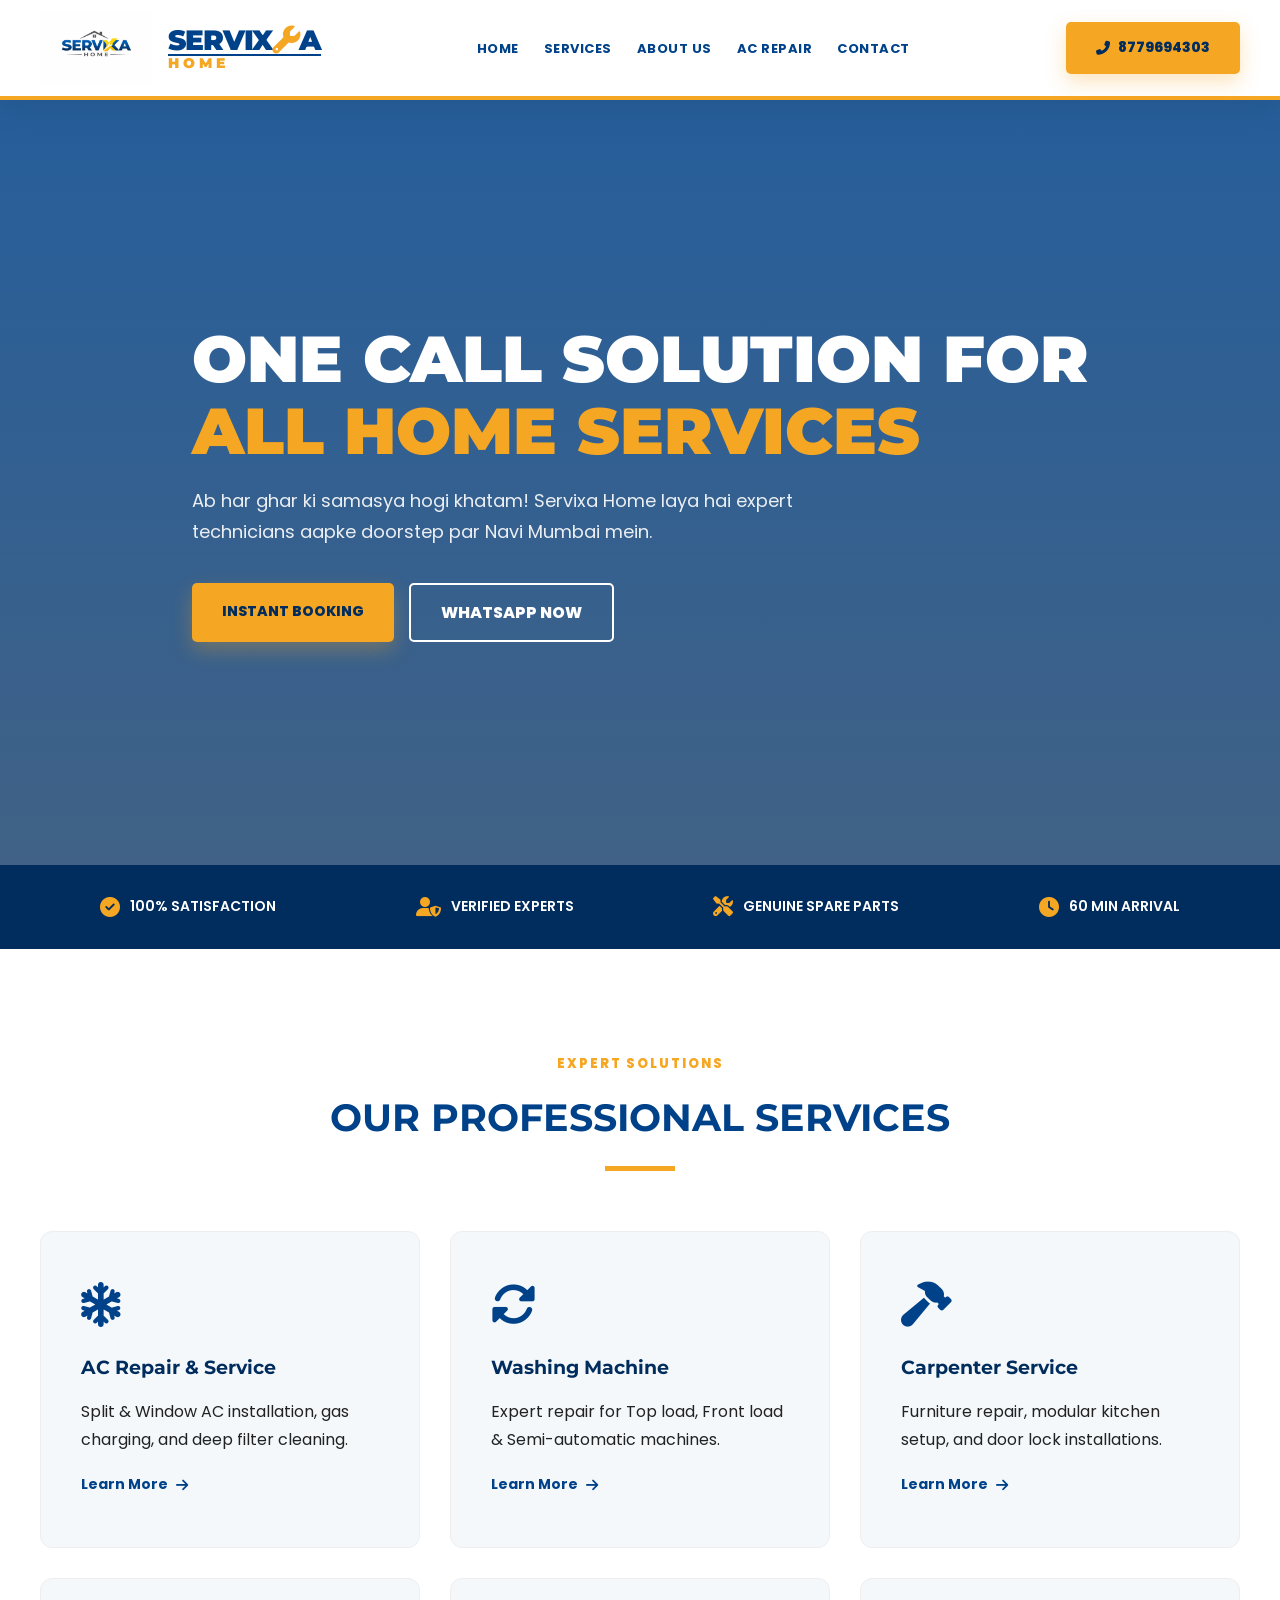
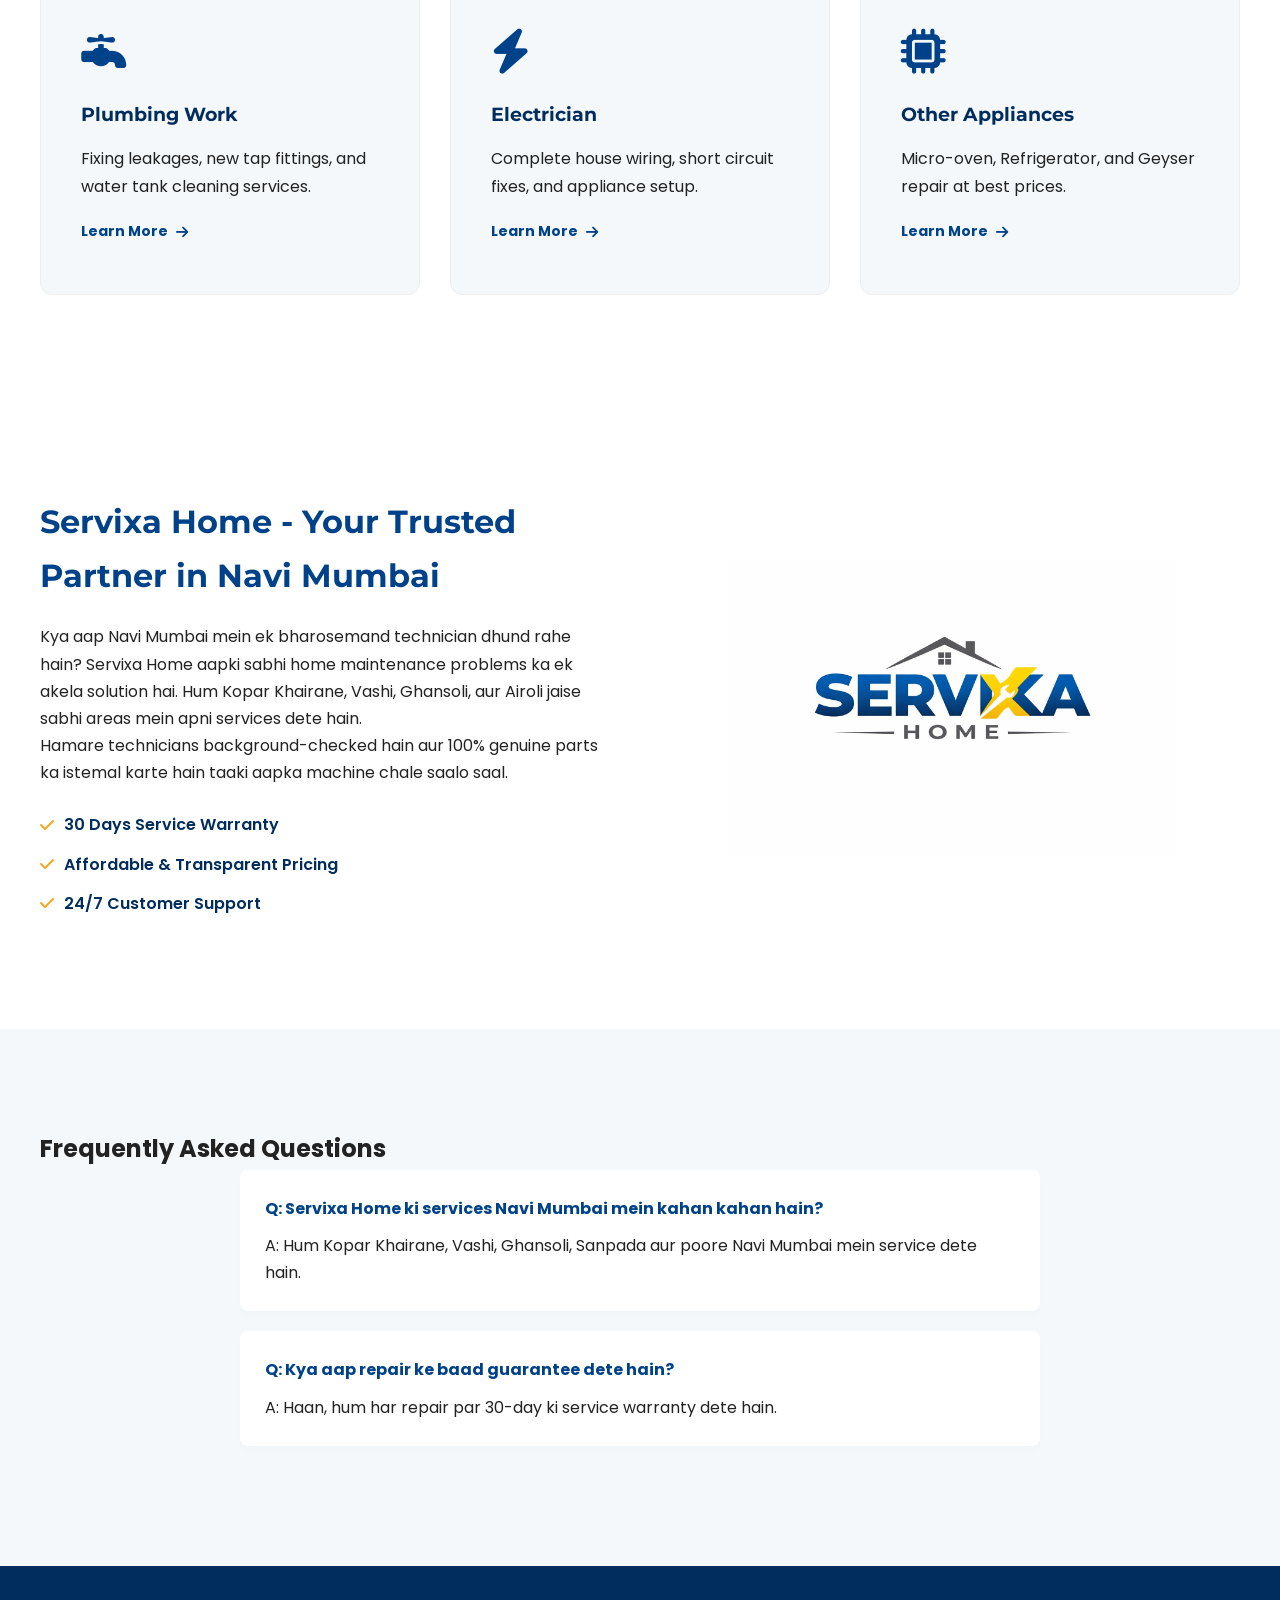
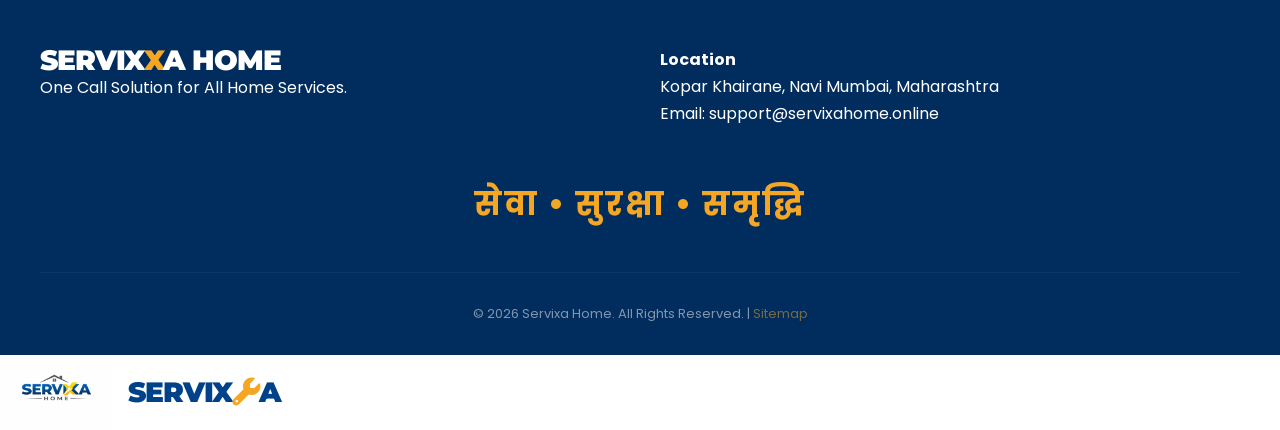
==== index.html @ e54ece8d "Update index.html" ====
<!DOCTYPE html>
<html lang="hi">
<head>
    <meta charset="UTF-8">
    <meta name="viewport" content="width=device-width, initial-scale=1.0">
    
    <title>Servixa Home | Best Home Services in Navi Mumbai | AC, Plumbing & More</title>
    <meta name="description" content="Servixa Home provides professional AC repair, washing machine service, plumbing, and electrical works in Kopar Khairane & Navi Mumbai. One Call Solution for all home needs.">
    <meta name="keywords" content="AC Repair Navi Mumbai, Home Services Kopar Khairane, Washing Machine Repair, Plumber in Navi Mumbai, Servixa Home">
    <meta name="author" content="Servixa Home">
    
    <link rel="stylesheet" href="style.css">
    <link rel="stylesheet" href="https://cdnjs.cloudflare.com/ajax/libs/font-awesome/6.4.0/css/all.min.css">
    <link href="https://fonts.googleapis.com/css2?family=Montserrat:wght@800;900&family=Poppins:wght@300;400;600;700&display=swap" rel="stylesheet">
</head>
<body>

    <header>
        <div class="container nav-flex">
            <a href="index.html" class="logo-box">
                <img src="Logo.png" alt="Servixa Home Logo - Best Home Services">
                <div class="brand-name">SERVIX<span class="wrench-x"><i class="fas fa-wrench"></i></span>A <span style="font-size: 14px; display: block; border-top: 2px solid var(--primary); letter-spacing: 4px;">HOME</span></div>
            </a>
            <nav>
                <ul class="nav-links">
                    <li><a href="index.html">Home</a></li>
                    <li><a href="services.html">Services</a></li>
                    <li><a href="about.html">About Us</a></li>
                    <li><a href="ac-repair.html">AC Repair</a></li>
                    <li><a href="contact.html">Contact</a></li>
                </ul>
            </nav>
            <div class="header-cta">
                <a href="tel:8779694303" class="btn-gold"><i class="fas fa-phone-alt"></i> 8779694303</a>
            </div>
        </div>
    </header>

    <section class="hero">
        <div class="container hero-wrapper">
            <div class="hero-content">
                <h1 class="hero-title">ONE CALL SOLUTION FOR <br><span>ALL HOME SERVICES</span></h1>
                <p>Ab har ghar ki samasya hogi khatam! Servixa Home laya hai expert technicians aapke doorstep par Navi Mumbai mein.</p>
                <div class="hero-btns">
                    <a href="tel:8779694303" class="btn-gold large">Instant Booking</a>
                    <a href="https://wa.me/918779694303" class="btn-outline">WhatsApp Now</a>
                </div>
            </div>
        </div>
    </section>

    <section class="trust-bar">
        <div class="container stats-flex">
            <div class="stat-item"><i class="fas fa-check-circle"></i> 100% Satisfaction</div>
            <div class="stat-item"><i class="fas fa-user-shield"></i> Verified Experts</div>
            <div class="stat-item"><i class="fas fa-tools"></i> Genuine Spare Parts</div>
            <div class="stat-item"><i class="fas fa-clock"></i> 60 Min Arrival</div>
        </div>
    </section>

    <section id="services" class="section-padding">
        <div class="container">
            <div class="section-head">
                <span class="sub-title">Expert Solutions</span>
                <h2>Our Professional Services</h2>
                <div class="line"></div>
            </div>
            
            <div class="services-grid">
                <div class="service-card">
                    <div class="s-icon"><i class="fas fa-snowflake"></i></div>
                    <h3>AC Repair & Service</h3>
                    <p>Split & Window AC installation, gas charging, and deep filter cleaning.</p>
                    <a href="ac-repair.html" class="read-more">Learn More <i class="fas fa-arrow-right"></i></a>
                </div>
                <div class="service-card">
                    <div class="s-icon"><i class="fas fa-sync-alt"></i></div>
                    <h3>Washing Machine</h3>
                    <p>Expert repair for Top load, Front load & Semi-automatic machines.</p>
                    <a href="washing-machine.html" class="read-more">Learn More <i class="fas fa-arrow-right"></i></a>
                </div>
                <div class="service-card">
                    <div class="s-icon"><i class="fas fa-hammer"></i></div>
                    <h3>Carpenter Service</h3>
                    <p>Furniture repair, modular kitchen setup, and door lock installations.</p>
                    <a href="carpenter.html" class="read-more">Learn More <i class="fas fa-arrow-right"></i></a>
                </div>
                <div class="service-card">
                    <div class="s-icon"><i class="fas fa-faucet"></i></div>
                    <h3>Plumbing Work</h3>
                    <p>Fixing leakages, new tap fittings, and water tank cleaning services.</p>
                    <a href="plumbing.html" class="read-more">Learn More <i class="fas fa-arrow-right"></i></a>
                </div>
                <div class="service-card">
                    <div class="s-icon"><i class="fas fa-bolt"></i></div>
                    <h3>Electrician</h3>
                    <p>Complete house wiring, short circuit fixes, and appliance setup.</p>
                    <a href="electrician.html" class="read-more">Learn More <i class="fas fa-arrow-right"></i></a>
                </div>
                <div class="service-card">
                    <div class="s-icon"><i class="fas fa-microchip"></i></div>
                    <h3>Other Appliances</h3>
                    <p>Micro-oven, Refrigerator, and Geyser repair at best prices.</p>
                    <a href="services.html" class="read-more">Learn More <i class="fas fa-arrow-right"></i></a>
                </div>
            </div>
        </div>
    </section>

    <section class="about-detail section-padding">
        <div class="container flex-about">
            <div class="about-text">
                <h2>Servixa Home - Your Trusted Partner in Navi Mumbai</h2>
                <p>Kya aap Navi Mumbai mein ek bharosemand technician dhund rahe hain? Servixa Home aapki sabhi home maintenance problems ka ek akela solution hai. Hum Kopar Khairane, Vashi, Ghansoli, aur Airoli jaise sabhi areas mein apni services dete hain.</p>
                <p>Hamare technicians background-checked hain aur 100% genuine parts ka istemal karte hain taaki aapka machine chale saalo saal.</p>
                <ul class="check-list">
                    <li><i class="fas fa-check"></i> 30 Days Service Warranty</li>
                    <li><i class="fas fa-check"></i> Affordable & Transparent Pricing</li>
                    <li><i class="fas fa-check"></i> 24/7 Customer Support</li>
                </ul>
            </div>
            <div class="about-image">
                <img src="Logo.png" alt="Servixa Home Service Expertise" class="floating">
            </div>
        </div>
    </section>

    <section class="faq-section section-padding">
        <div class="container">
            <h2 class="text-center">Frequently Asked Questions</h2>
            <div class="faq-grid">
                <div class="faq-item">
                    <h4>Q: Servixa Home ki services Navi Mumbai mein kahan kahan hain?</h4>
                    <p>A: Hum Kopar Khairane, Vashi, Ghansoli, Sanpada aur poore Navi Mumbai mein service dete hain.</p>
                </div>
                <div class="faq-item">
                    <h4>Q: Kya aap repair ke baad guarantee dete hain?</h4>
                    <p>A: Haan, hum har repair par 30-day ki service warranty dete hain.</p>
                </div>
            </div>
        </div>
    </section>

    <footer>
        <div class="container">
            <div class="footer-grid">
                <div class="footer-col">
                    <div class="brand-name white">SERVIX<span>X</span>A HOME</div>
                    <p>One Call Solution for All Home Services.</p>
                </div>
                <div class="footer-col">
                    <h4>Location</h4>
                    <p>Kopar Khairane, Navi Mumbai, Maharashtra</p>
                    <p>Email: support@servixahome.online</p>
                </div>
            </div>
            <div class="tagline-hindi">सेवा • सुरक्षा • समृद्धि</div>
            <p class="copy-text">&copy; 2026 Servixa Home. All Rights Reserved. | <a href="sitemap.xml" style="color:var(--accent);">Sitemap</a></p>
        </div>
    </footer>

    <script src="script.js"></script>
</body>
</html>

<a href="index.html" class="logo-box">
    <img src="Logo.png" alt="Servixa Home Logo">
    <div class="brand-name">SERVIX<span class="wrench-x"><i class="fas fa-wrench"></i></span>A</div>
</a>
---- style.css ----
/* ================================================================
  SERVIXA HOME - MASTER STYLESHEET (SEO & PERFORMANCE OPTIMIZED)
  Theme: Navy Blue (#004289) & Wrench Gold (#f5a623)
================================================================
*/

@import url('https://fonts.googleapis.com/css2?family=Montserrat:wght@700;800;900&family=Poppins:wght@300;400;500;600;700&display=swap');

:root {
    --primary: #004289;    /* Navy Blue from Logo */
    --accent: #f5a623;     /* Wrench Gold from Logo */
    --dark-blue: #002d5d;
    --white: #ffffff;
    --bg-light: #f4f8fb;
    --text-dark: #222222;
    --text-muted: #666666;
    --transition: all 0.4s cubic-bezier(0.165, 0.84, 0.44, 1);
    --shadow: 0 10px 30px rgba(0,0,0,0.08);
}

/* 1. Global Resets & Base */
* { margin: 0; padding: 0; box-sizing: border-box; outline: none; }
html { scroll-behavior: smooth; overflow-x: hidden; }
body { font-family: 'Poppins', sans-serif; background-color: var(--white); color: var(--text-dark); line-height: 1.7; }

.container { max-width: 1250px; margin: 0 auto; padding: 0 25px; }
a { text-decoration: none; transition: var(--transition); }
ul { list-style: none; }

/* 2. SEO Header & Navigation */
header { 
    background: var(--white); height: 100px; display: flex; 
    align-items: center; position: fixed; top: 0; width: 100%; 
    z-index: 2000; box-shadow: var(--shadow); 
    border-bottom: 4px solid var(--accent);
}
.nav-flex { display: flex; justify-content: space-between; align-items: center; width: 100%; }

.logo-box { display: flex; align-items: center; gap: 15px; }
.logo-box img { height: 75px; object-fit: contain; }
.brand-name { 
    font-family: 'Montserrat', sans-serif; font-size: 28px; 
    font-weight: 900; color: var(--primary); letter-spacing: -1px; 
    line-height: 1; text-transform: uppercase;
}
.brand-name span { color: var(--accent); }
.brand-name.white { color: var(--white); }

.nav-links { display: flex; gap: 25px; }
.nav-links a { 
    color: var(--primary); font-weight: 700; font-size: 13px; 
    text-transform: uppercase; letter-spacing: 0.5px;
}
.nav-links a:hover { color: var(--accent); }

/* 3. Buttons (Premium Style) */
.btn-gold { 
    background: var(--accent); color: var(--dark-blue); 
    padding: 14px 30px; border-radius: 5px; font-weight: 800; 
    text-transform: uppercase; display: inline-flex; align-items: center; gap: 8px;
    font-size: 14px; box-shadow: 0 8px 20px rgba(245, 166, 35, 0.3);
}
.btn-gold:hover { transform: translateY(-3px); background: var(--primary); color: var(--white); }
.btn-outline { 
    border: 2px solid var(--white); color: var(--white); 
    padding: 14px 30px; border-radius: 5px; font-weight: 800; text-transform: uppercase;
}
.btn-outline:hover { background: var(--white); color: var(--primary); }

/* 4. Hero Section (SEO Optimized) */
.hero { 
    margin-top: 100px; height: 85vh; 
    background: linear-gradient(rgba(0,66,137,0.85), rgba(0,45,93,0.75)), 
                url('https://images.unsplash.com/photo-1621905251189-08b45d6a269e?q=80&w=2070');
    background-size: cover; background-position: center;
    display: flex; align-items: center; color: var(--white);
}
.hero-title { 
    font-family: 'Montserrat', sans-serif; font-size: clamp(35px, 6vw, 65px); 
    line-height: 1.1; margin-bottom: 20px; font-weight: 900;
}
.hero-title span { color: var(--accent); }
.hero-content p { font-size: 18px; margin-bottom: 35px; max-width: 650px; opacity: 0.9; }
.hero-btns { display: flex; gap: 15px; flex-wrap: wrap; }

/* 5. Trust Bar (SEO Stats) */
.trust-bar { background: var(--dark-blue); padding: 30px 0; color: var(--white); }
.stats-flex { display: flex; justify-content: space-around; flex-wrap: wrap; gap: 20px; }
.stat-item { display: flex; align-items: center; gap: 10px; font-weight: 600; font-size: 14px; text-transform: uppercase; }
.stat-item i { color: var(--accent); font-size: 20px; }

/* 6. Services Grid & Section Headings */
.section-padding { padding: 100px 0; }
.section-head { text-align: center; margin-bottom: 60px; }
.sub-title { color: var(--accent); font-weight: 800; text-transform: uppercase; letter-spacing: 2px; font-size: 13px; }
.section-head h2 { font-family: 'Montserrat', sans-serif; font-size: 38px; color: var(--primary); margin-top: 10px; text-transform: uppercase; }
.line { width: 70px; height: 5px; background: var(--accent); margin: 15px auto; }

.services-grid { display: grid; grid-template-columns: repeat(auto-fit, minmax(320px, 1fr)); gap: 30px; }
.service-card { 
    background: var(--bg-light); padding: 50px 40px; border-radius: 12px; 
    transition: var(--transition); border: 1px solid #eee; position: relative; overflow: hidden;
}
.service-card:hover { transform: translateY(-10px); background: var(--white); box-shadow: var(--shadow); border-bottom: 5px solid var(--accent); }
.s-icon i { font-size: 45px; color: var(--primary); margin-bottom: 25px; }
.service-card h3 { font-family: 'Montserrat', sans-serif; margin-bottom: 15px; color: var(--dark-blue); }
.read-more { color: var(--primary); font-weight: 700; font-size: 14px; display: flex; align-items: center; gap: 8px; margin-top: 20px; }

/* 7. About Section (SEO Detail) */
.flex-about { display: flex; align-items: center; gap: 50px; flex-wrap: wrap; }
.about-text { flex: 1; min-width: 350px; }
.about-text h2 { font-family: 'Montserrat', sans-serif; font-size: 32px; color: var(--primary); margin-bottom: 20px; }
.about-image { flex: 1; min-width: 350px; text-align: center; }
.about-image img { width: 100%; max-width: 450px; }
.check-list { margin-top: 25px; }
.check-list li { display: flex; align-items: center; gap: 10px; font-weight: 600; margin-bottom: 12px; color: var(--dark-blue); }
.check-list i { color: var(--accent); }

/* 8. FAQ Section */
.faq-section { background: var(--bg-light); }
.faq-grid { max-width: 800px; margin: 0 auto; }
.faq-item { background: var(--white); padding: 25px; border-radius: 8px; margin-bottom: 20px; box-shadow: 0 4px 10px rgba(0,0,0,0.02); }
.faq-item h4 { color: var(--primary); margin-bottom: 10px; font-weight: 700; }

/* 9. Footer */
footer { background: var(--dark-blue); color: var(--white); padding: 80px 0 30px; }
.footer-grid { display: grid; grid-template-columns: repeat(auto-fit, minmax(250px, 1fr)); gap: 40px; margin-bottom: 50px; }
.tagline-hindi { font-size: 32px; color: var(--accent); font-weight: 700; margin: 40px 0; text-align: center; letter-spacing: 2px; }
.copy-text { text-align: center; opacity: 0.5; font-size: 13px; border-top: 1px solid rgba(255,255,255,0.1); padding-top: 30px; }

/* 10. Animations */
@keyframes floating { 0% { transform: translateY(0px); } 50% { transform: translateY(-15px); } 100% { transform: translateY(0px); } }
.floating { animation: floating 4s ease-in-out infinite; }

/* 11. Mobile Adjustments */
@media (max-width: 768px) {
    header { height: 85px; }
    .nav-links { display: none; }
    .brand-name { font-size: 22px; }
    .hero-title { font-size: 40px; }
}
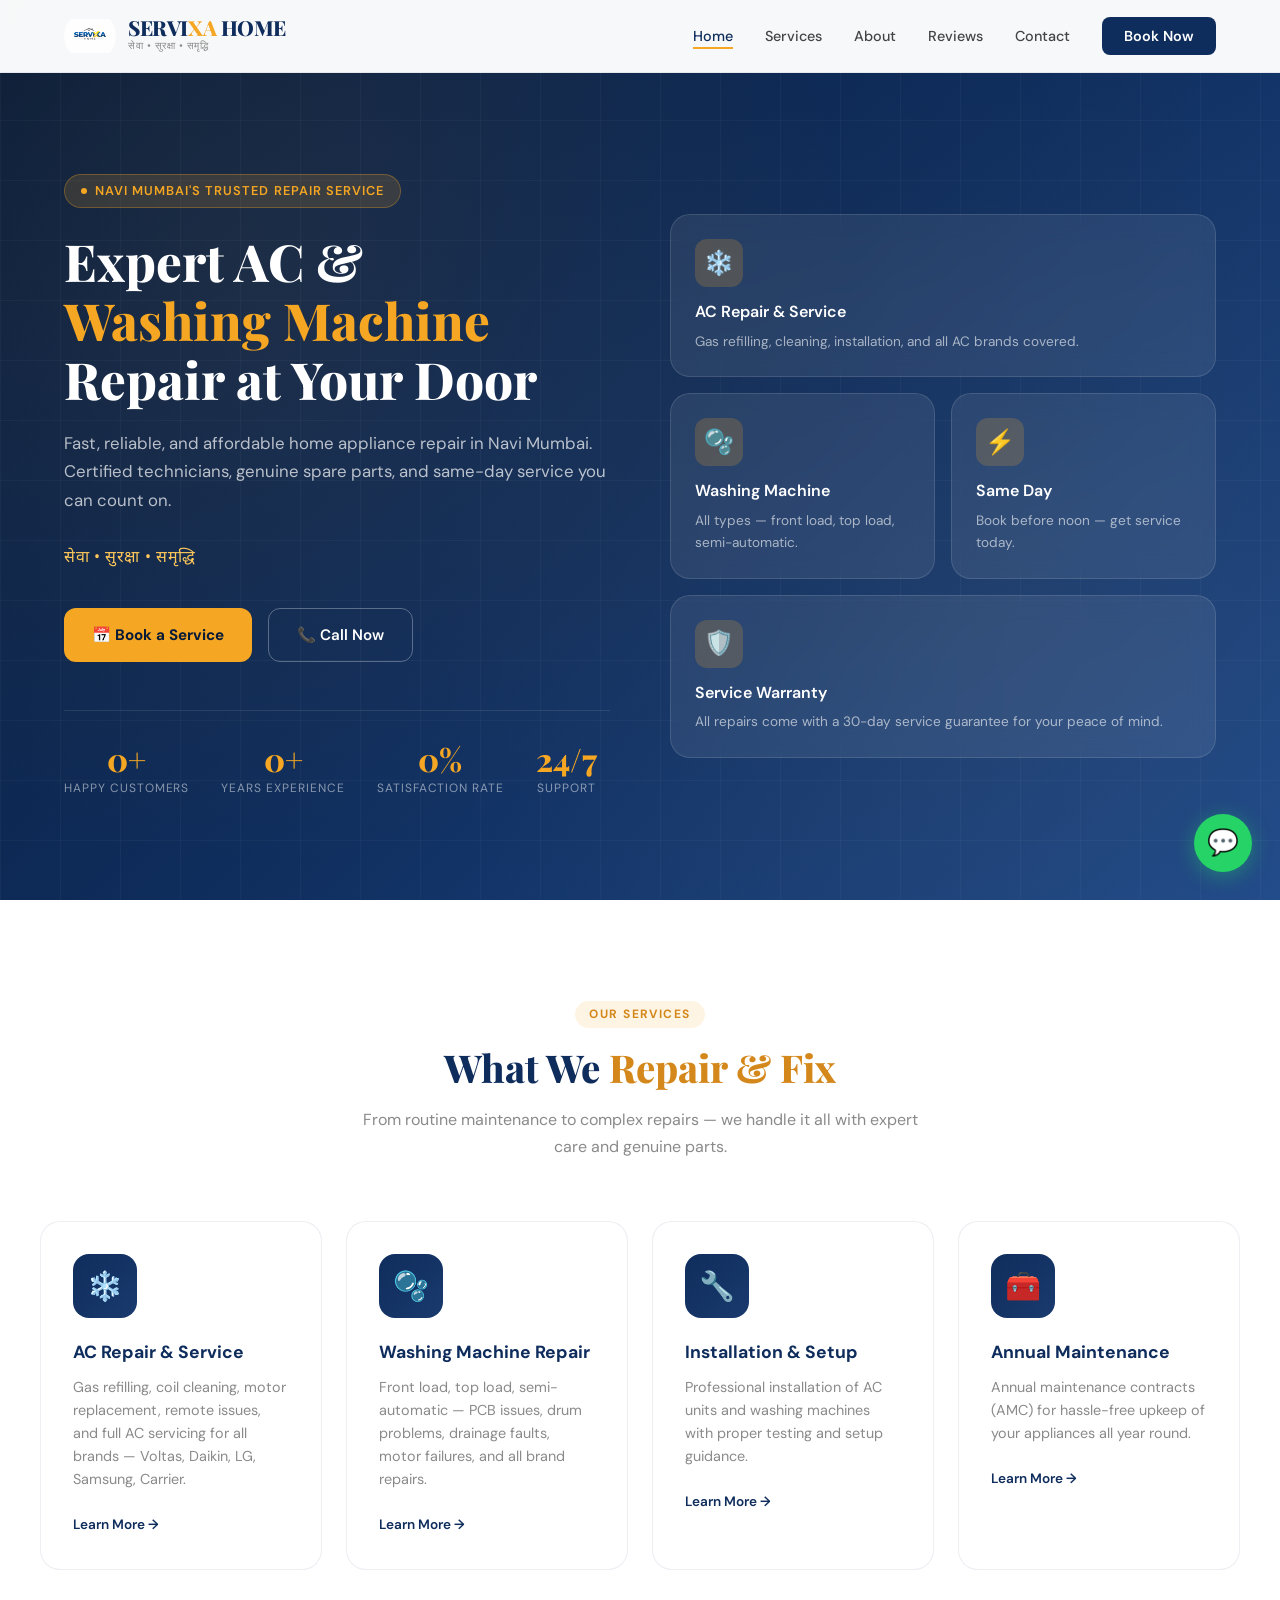
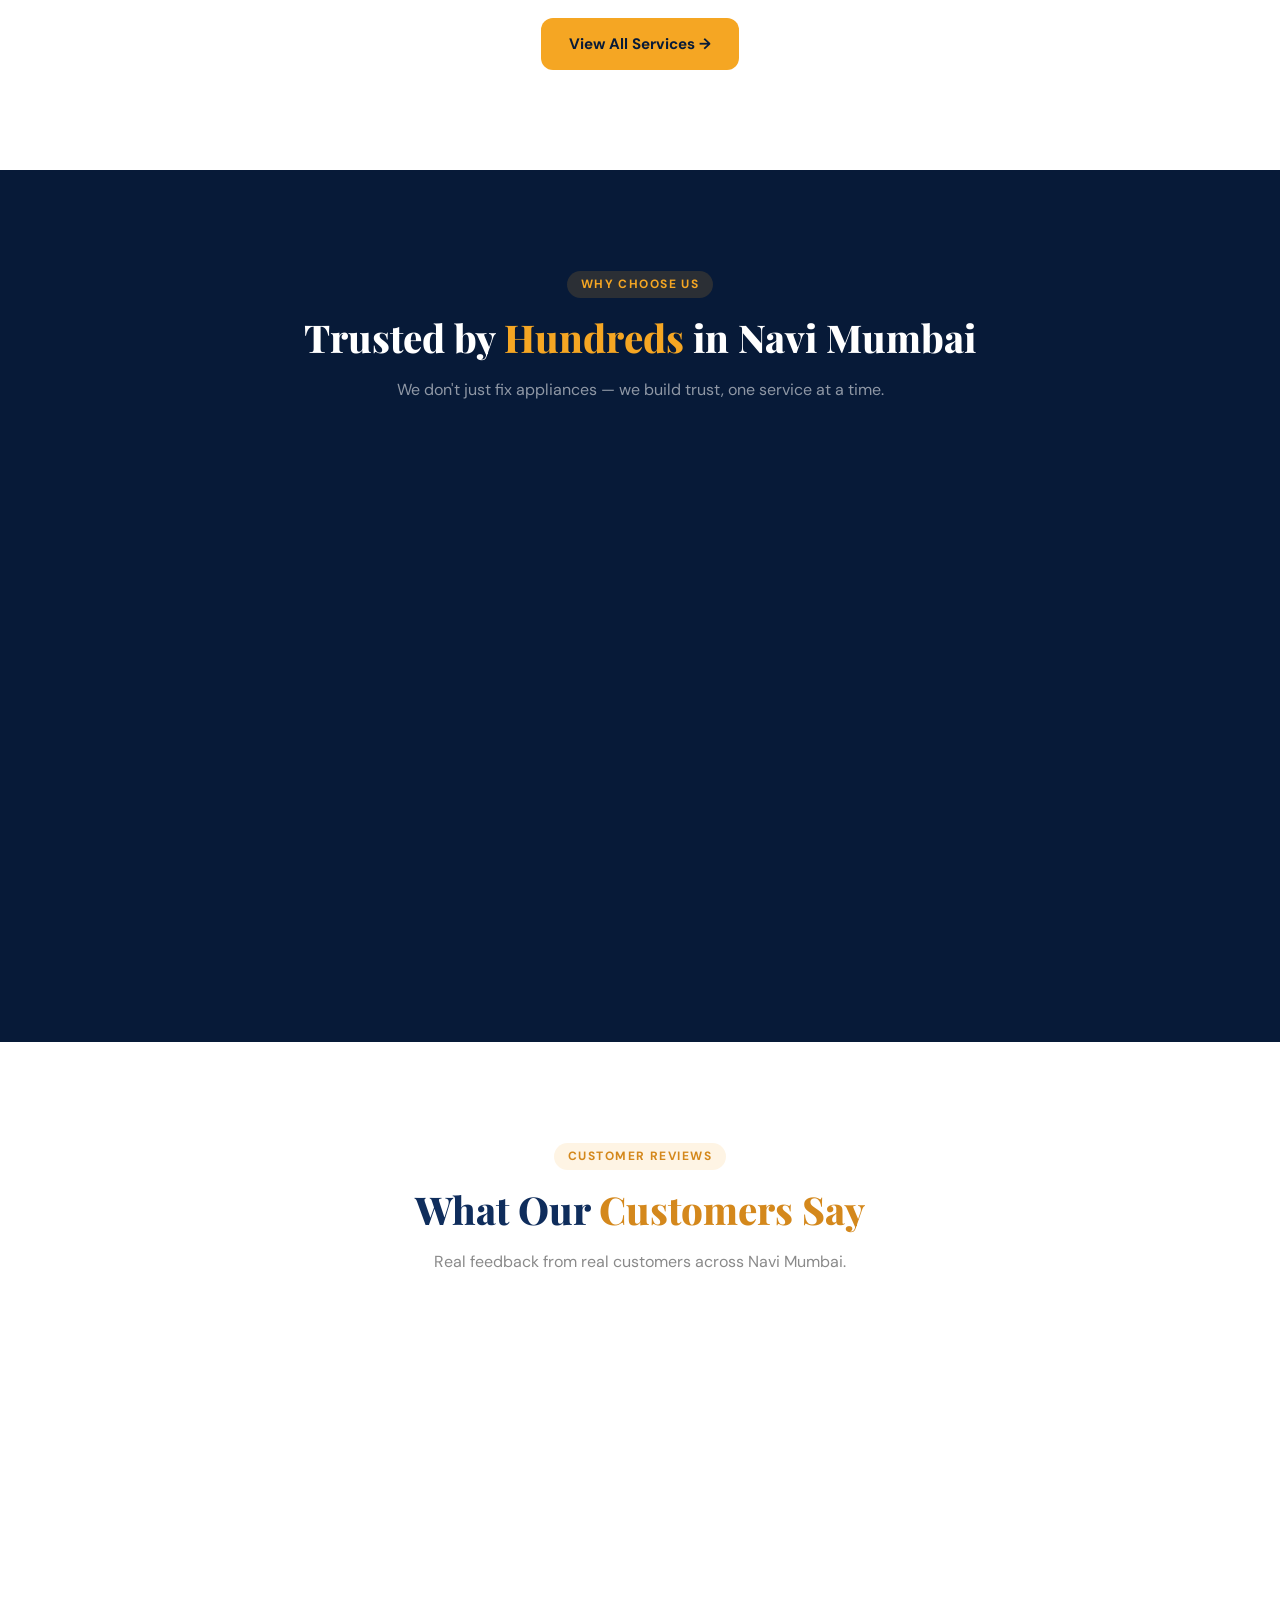
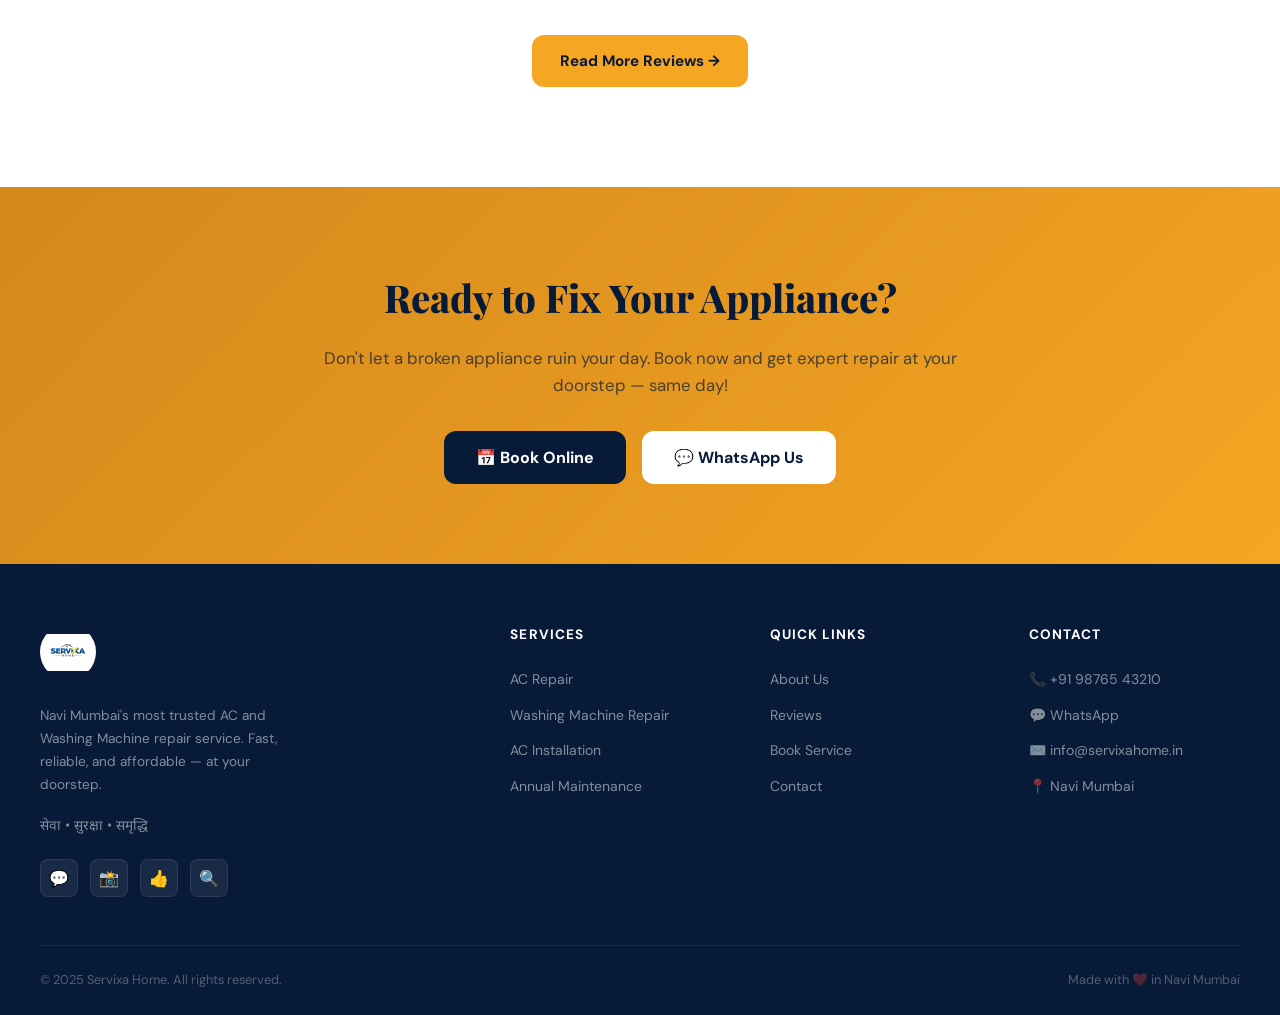
==== commit 8ec4a126: "Update index.html" ====
--- a/index.html
+++ b/index.html
@@ -1,169 +1,309 @@
 <!DOCTYPE html>
-<html lang="hi">
+<html lang="en">
 <head>
-    <meta charset="UTF-8">
-    <meta name="viewport" content="width=device-width, initial-scale=1.0">
-    
-    <title>Servixa Home | Best Home Services in Navi Mumbai | AC, Plumbing & More</title>
-    <meta name="description" content="Servixa Home provides professional AC repair, washing machine service, plumbing, and electrical works in Kopar Khairane & Navi Mumbai. One Call Solution for all home needs.">
-    <meta name="keywords" content="AC Repair Navi Mumbai, Home Services Kopar Khairane, Washing Machine Repair, Plumber in Navi Mumbai, Servixa Home">
-    <meta name="author" content="Servixa Home">
-    
-    <link rel="stylesheet" href="style.css">
-    <link rel="stylesheet" href="https://cdnjs.cloudflare.com/ajax/libs/font-awesome/6.4.0/css/all.min.css">
-    <link href="https://fonts.googleapis.com/css2?family=Montserrat:wght@800;900&family=Poppins:wght@300;400;600;700&display=swap" rel="stylesheet">
+  <meta charset="UTF-8" />
+  <meta name="viewport" content="width=device-width, initial-scale=1.0" />
+  <title>Servixa Home – AC & Washing Machine Repair in Navi Mumbai</title>
+  <meta name="description" content="Professional AC and Washing Machine repair service in Navi Mumbai. Same day service, expert technicians, affordable rates. Call now!" />
+  <link rel="icon" type="image/png" href="Logo.png" />
+  <link rel="stylesheet" href="style.css" />
 </head>
 <body>
 
-    <header>
-        <div class="container nav-flex">
-            <a href="index.html" class="logo-box">
-                <img src="Logo.png" alt="Servixa Home Logo - Best Home Services">
-                <div class="brand-name">SERVIX<span class="wrench-x"><i class="fas fa-wrench"></i></span>A <span style="font-size: 14px; display: block; border-top: 2px solid var(--primary); letter-spacing: 4px;">HOME</span></div>
-            </a>
-            <nav>
-                <ul class="nav-links">
-                    <li><a href="index.html">Home</a></li>
-                    <li><a href="services.html">Services</a></li>
-                    <li><a href="about.html">About Us</a></li>
-                    <li><a href="ac-repair.html">AC Repair</a></li>
-                    <li><a href="contact.html">Contact</a></li>
-                </ul>
-            </nav>
-            <div class="header-cta">
-                <a href="tel:8779694303" class="btn-gold"><i class="fas fa-phone-alt"></i> 8779694303</a>
-            </div>
-        </div>
-    </header>
-
-    <section class="hero">
-        <div class="container hero-wrapper">
-            <div class="hero-content">
-                <h1 class="hero-title">ONE CALL SOLUTION FOR <br><span>ALL HOME SERVICES</span></h1>
-                <p>Ab har ghar ki samasya hogi khatam! Servixa Home laya hai expert technicians aapke doorstep par Navi Mumbai mein.</p>
-                <div class="hero-btns">
-                    <a href="tel:8779694303" class="btn-gold large">Instant Booking</a>
-                    <a href="https://wa.me/918779694303" class="btn-outline">WhatsApp Now</a>
-                </div>
-            </div>
-        </div>
-    </section>
-
-    <section class="trust-bar">
-        <div class="container stats-flex">
-            <div class="stat-item"><i class="fas fa-check-circle"></i> 100% Satisfaction</div>
-            <div class="stat-item"><i class="fas fa-user-shield"></i> Verified Experts</div>
-            <div class="stat-item"><i class="fas fa-tools"></i> Genuine Spare Parts</div>
-            <div class="stat-item"><i class="fas fa-clock"></i> 60 Min Arrival</div>
-        </div>
-    </section>
-
-    <section id="services" class="section-padding">
-        <div class="container">
-            <div class="section-head">
-                <span class="sub-title">Expert Solutions</span>
-                <h2>Our Professional Services</h2>
-                <div class="line"></div>
-            </div>
-            
-            <div class="services-grid">
-                <div class="service-card">
-                    <div class="s-icon"><i class="fas fa-snowflake"></i></div>
-                    <h3>AC Repair & Service</h3>
-                    <p>Split & Window AC installation, gas charging, and deep filter cleaning.</p>
-                    <a href="ac-repair.html" class="read-more">Learn More <i class="fas fa-arrow-right"></i></a>
-                </div>
-                <div class="service-card">
-                    <div class="s-icon"><i class="fas fa-sync-alt"></i></div>
-                    <h3>Washing Machine</h3>
-                    <p>Expert repair for Top load, Front load & Semi-automatic machines.</p>
-                    <a href="washing-machine.html" class="read-more">Learn More <i class="fas fa-arrow-right"></i></a>
-                </div>
-                <div class="service-card">
-                    <div class="s-icon"><i class="fas fa-hammer"></i></div>
-                    <h3>Carpenter Service</h3>
-                    <p>Furniture repair, modular kitchen setup, and door lock installations.</p>
-                    <a href="carpenter.html" class="read-more">Learn More <i class="fas fa-arrow-right"></i></a>
-                </div>
-                <div class="service-card">
-                    <div class="s-icon"><i class="fas fa-faucet"></i></div>
-                    <h3>Plumbing Work</h3>
-                    <p>Fixing leakages, new tap fittings, and water tank cleaning services.</p>
-                    <a href="plumbing.html" class="read-more">Learn More <i class="fas fa-arrow-right"></i></a>
-                </div>
-                <div class="service-card">
-                    <div class="s-icon"><i class="fas fa-bolt"></i></div>
-                    <h3>Electrician</h3>
-                    <p>Complete house wiring, short circuit fixes, and appliance setup.</p>
-                    <a href="electrician.html" class="read-more">Learn More <i class="fas fa-arrow-right"></i></a>
-                </div>
-                <div class="service-card">
-                    <div class="s-icon"><i class="fas fa-microchip"></i></div>
-                    <h3>Other Appliances</h3>
-                    <p>Micro-oven, Refrigerator, and Geyser repair at best prices.</p>
-                    <a href="services.html" class="read-more">Learn More <i class="fas fa-arrow-right"></i></a>
-                </div>
-            </div>
-        </div>
-    </section>
-
-    <section class="about-detail section-padding">
-        <div class="container flex-about">
-            <div class="about-text">
-                <h2>Servixa Home - Your Trusted Partner in Navi Mumbai</h2>
-                <p>Kya aap Navi Mumbai mein ek bharosemand technician dhund rahe hain? Servixa Home aapki sabhi home maintenance problems ka ek akela solution hai. Hum Kopar Khairane, Vashi, Ghansoli, aur Airoli jaise sabhi areas mein apni services dete hain.</p>
-                <p>Hamare technicians background-checked hain aur 100% genuine parts ka istemal karte hain taaki aapka machine chale saalo saal.</p>
-                <ul class="check-list">
-                    <li><i class="fas fa-check"></i> 30 Days Service Warranty</li>
-                    <li><i class="fas fa-check"></i> Affordable & Transparent Pricing</li>
-                    <li><i class="fas fa-check"></i> 24/7 Customer Support</li>
-                </ul>
-            </div>
-            <div class="about-image">
-                <img src="Logo.png" alt="Servixa Home Service Expertise" class="floating">
-            </div>
-        </div>
-    </section>
-
-    <section class="faq-section section-padding">
-        <div class="container">
-            <h2 class="text-center">Frequently Asked Questions</h2>
-            <div class="faq-grid">
-                <div class="faq-item">
-                    <h4>Q: Servixa Home ki services Navi Mumbai mein kahan kahan hain?</h4>
-                    <p>A: Hum Kopar Khairane, Vashi, Ghansoli, Sanpada aur poore Navi Mumbai mein service dete hain.</p>
-                </div>
-                <div class="faq-item">
-                    <h4>Q: Kya aap repair ke baad guarantee dete hain?</h4>
-                    <p>A: Haan, hum har repair par 30-day ki service warranty dete hain.</p>
-                </div>
-            </div>
-        </div>
-    </section>
-
-    <footer>
-        <div class="container">
-            <div class="footer-grid">
-                <div class="footer-col">
-                    <div class="brand-name white">SERVIX<span>X</span>A HOME</div>
-                    <p>One Call Solution for All Home Services.</p>
-                </div>
-                <div class="footer-col">
-                    <h4>Location</h4>
-                    <p>Kopar Khairane, Navi Mumbai, Maharashtra</p>
-                    <p>Email: support@servixahome.online</p>
-                </div>
-            </div>
-            <div class="tagline-hindi">सेवा • सुरक्षा • समृद्धि</div>
-            <p class="copy-text">&copy; 2026 Servixa Home. All Rights Reserved. | <a href="sitemap.xml" style="color:var(--accent);">Sitemap</a></p>
-        </div>
-    </footer>
-
-    <script src="script.js"></script>
+<!-- NAVBAR -->
+<nav class="navbar">
+  <div class="nav-container">
+    <a href="index.html" class="nav-logo">
+      <img src="Logo.png" alt="Servixa Home Logo" />
+      <div class="nav-logo-text">
+        <span class="brand">SERVI<span>XA</span> HOME</span>
+        <span class="tagline">सेवा • सुरक्षा • समृद्धि</span>
+      </div>
+    </a>
+    <ul class="nav-links">
+      <li><a href="index.html" class="active">Home</a></li>
+      <li><a href="services.html">Services</a></li>
+      <li><a href="about.html">About</a></li>
+      <li><a href="reviews.html">Reviews</a></li>
+      <li><a href="contact.html">Contact</a></li>
+      <li><a href="booking.html" class="nav-cta">Book Now</a></li>
+    </ul>
+    <button class="hamburger" aria-label="Menu">
+      <span></span><span></span><span></span>
+    </button>
+  </div>
+</nav>
+
+<!-- HERO -->
+<section class="hero">
+  <div class="hero-bg-pattern"></div>
+  <div class="hero-bg-grid"></div>
+  <div class="hero-container">
+    <div class="hero-content">
+      <div class="hero-badge">
+        <span class="dot"></span>
+        Navi Mumbai's Trusted Repair Service
+      </div>
+      <h1 class="hero-title">
+        Expert AC &
+        <span>Washing Machine</span>
+        Repair at Your Door
+      </h1>
+      <p class="hero-subtitle">
+        Fast, reliable, and affordable home appliance repair in Navi Mumbai. Certified technicians, genuine spare parts, and same-day service you can count on.
+      </p>
+      <p class="hero-tagline-hindi">सेवा • सुरक्षा • समृद्धि</p>
+      <div class="hero-buttons">
+        <a href="booking.html" class="btn-primary">📅 Book a Service</a>
+        <a href="tel:+919876543210" class="btn-secondary">📞 Call Now</a>
+      </div>
+      <div class="hero-stats">
+        <div class="stat-item">
+          <div class="stat-number counter" data-target="500" data-suffix="+">0+</div>
+          <div class="stat-label">Happy Customers</div>
+        </div>
+        <div class="stat-item">
+          <div class="stat-number counter" data-target="5" data-suffix="+">0+</div>
+          <div class="stat-label">Years Experience</div>
+        </div>
+        <div class="stat-item">
+          <div class="stat-number counter" data-target="98" data-suffix="%">0%</div>
+          <div class="stat-label">Satisfaction Rate</div>
+        </div>
+        <div class="stat-item">
+          <div class="stat-number">24/7</div>
+          <div class="stat-label">Support</div>
+        </div>
+      </div>
+    </div>
+    <div class="hero-image-side">
+      <div class="hero-card">
+        <div class="hero-card-icon">❄️</div>
+        <h3>AC Repair & Service</h3>
+        <p>Gas refilling, cleaning, installation, and all AC brands covered.</p>
+      </div>
+      <div class="hero-card-row">
+        <div class="hero-card">
+          <div class="hero-card-icon">🫧</div>
+          <h3>Washing Machine</h3>
+          <p>All types — front load, top load, semi-automatic.</p>
+        </div>
+        <div class="hero-card">
+          <div class="hero-card-icon">⚡</div>
+          <h3>Same Day</h3>
+          <p>Book before noon — get service today.</p>
+        </div>
+      </div>
+      <div class="hero-card">
+        <div class="hero-card-icon">🛡️</div>
+        <h3>Service Warranty</h3>
+        <p>All repairs come with a 30-day service guarantee for your peace of mind.</p>
+      </div>
+    </div>
+  </div>
+</section>
+
+<!-- SERVICES PREVIEW -->
+<section class="section">
+  <div class="section-inner">
+    <div class="section-header center">
+      <span class="section-tag">Our Services</span>
+      <h2 class="section-title">What We <span>Repair & Fix</span></h2>
+      <p class="section-subtitle">From routine maintenance to complex repairs — we handle it all with expert care and genuine parts.</p>
+    </div>
+    <div class="services-grid">
+      <div class="service-card animate-on-scroll">
+        <div class="service-icon">❄️</div>
+        <h3>AC Repair & Service</h3>
+        <p>Gas refilling, coil cleaning, motor replacement, remote issues, and full AC servicing for all brands — Voltas, Daikin, LG, Samsung, Carrier.</p>
+        <a href="ac-repair.html" class="service-link">Learn More →</a>
+      </div>
+      <div class="service-card animate-on-scroll">
+        <div class="service-icon">🫧</div>
+        <h3>Washing Machine Repair</h3>
+        <p>Front load, top load, semi-automatic — PCB issues, drum problems, drainage faults, motor failures, and all brand repairs.</p>
+        <a href="washing-machine.html" class="service-link">Learn More →</a>
+      </div>
+      <div class="service-card animate-on-scroll">
+        <div class="service-icon">🔧</div>
+        <h3>Installation & Setup</h3>
+        <p>Professional installation of AC units and washing machines with proper testing and setup guidance.</p>
+        <a href="services.html" class="service-link">Learn More →</a>
+      </div>
+      <div class="service-card animate-on-scroll">
+        <div class="service-icon">🧰</div>
+        <h3>Annual Maintenance</h3>
+        <p>Annual maintenance contracts (AMC) for hassle-free upkeep of your appliances all year round.</p>
+        <a href="services.html" class="service-link">Learn More →</a>
+      </div>
+    </div>
+    <div style="text-align:center; margin-top:48px;">
+      <a href="services.html" class="btn-primary">View All Services →</a>
+    </div>
+  </div>
+</section>
+
+<!-- WHY CHOOSE US -->
+<section class="section why-us">
+  <div class="section-inner">
+    <div class="section-header center">
+      <span class="section-tag" style="background:rgba(245,166,35,0.15);color:var(--gold);">Why Choose Us</span>
+      <h2 class="section-title" style="color:white;">Trusted by <span style="color:var(--gold);">Hundreds</span> in Navi Mumbai</h2>
+      <p class="section-subtitle" style="color:rgba(255,255,255,0.55);">We don't just fix appliances — we build trust, one service at a time.</p>
+    </div>
+    <div class="features-grid">
+      <div class="feature-item animate-on-scroll">
+        <div class="feature-icon">🏅</div>
+        <h3>Certified Technicians</h3>
+        <p>Trained and certified professionals for every brand and model.</p>
+      </div>
+      <div class="feature-item animate-on-scroll">
+        <div class="feature-icon">⚡</div>
+        <h3>Same Day Service</h3>
+        <p>Book before noon and get your appliance repaired the same day.</p>
+      </div>
+      <div class="feature-item animate-on-scroll">
+        <div class="feature-icon">💰</div>
+        <h3>Transparent Pricing</h3>
+        <p>No hidden charges. Get a quote before we start work.</p>
+      </div>
+      <div class="feature-item animate-on-scroll">
+        <div class="feature-icon">🛡️</div>
+        <h3>30-Day Warranty</h3>
+        <p>Every repair backed by a 30-day service guarantee.</p>
+      </div>
+      <div class="feature-item animate-on-scroll">
+        <div class="feature-icon">🔩</div>
+        <h3>Genuine Parts</h3>
+        <p>We only use original or OEM-quality spare parts for all repairs.</p>
+      </div>
+      <div class="feature-item animate-on-scroll">
+        <div class="feature-icon">📞</div>
+        <h3>24/7 Support</h3>
+        <p>Customer support available round the clock via call or WhatsApp.</p>
+      </div>
+    </div>
+  </div>
+</section>
+
+<!-- REVIEWS PREVIEW -->
+<section class="section bg-light">
+  <div class="section-inner">
+    <div class="section-header center">
+      <span class="section-tag">Customer Reviews</span>
+      <h2 class="section-title">What Our <span>Customers Say</span></h2>
+      <p class="section-subtitle">Real feedback from real customers across Navi Mumbai.</p>
+    </div>
+    <div class="reviews-grid">
+      <div class="review-card animate-on-scroll">
+        <div class="review-stars">★★★★★</div>
+        <p class="review-text">"My AC was not cooling properly for weeks. Servixa Home technician came the same day, did gas refilling, and now it's working perfectly. Very professional service!"</p>
+        <div class="review-author">
+          <div class="review-avatar">RS</div>
+          <div>
+            <div class="review-name">Ravi Sharma</div>
+            <div class="review-location">📍 Kharghar, Navi Mumbai</div>
+          </div>
+        </div>
+      </div>
+      <div class="review-card animate-on-scroll">
+        <div class="review-stars">★★★★★</div>
+        <p class="review-text">"Washing machine was giving error and not spinning. Called Servixa, they came in 2 hours and fixed it. Price was very reasonable. Highly recommend!"</p>
+        <div class="review-author">
+          <div class="review-avatar">PM</div>
+          <div>
+            <div class="review-name">Priya Mehta</div>
+            <div class="review-location">📍 Vashi, Navi Mumbai</div>
+          </div>
+        </div>
+      </div>
+      <div class="review-card animate-on-scroll">
+        <div class="review-stars">★★★★★</div>
+        <p class="review-text">"Excellent service! The technician explained everything before starting the repair. No hidden charges, great warranty. Will definitely call again."</p>
+        <div class="review-author">
+          <div class="review-avatar">AJ</div>
+          <div>
+            <div class="review-name">Amit Joshi</div>
+            <div class="review-location">📍 Nerul, Navi Mumbai</div>
+          </div>
+        </div>
+      </div>
+    </div>
+    <div style="text-align:center; margin-top:40px;">
+      <a href="reviews.html" class="btn-primary">Read More Reviews →</a>
+    </div>
+  </div>
+</section>
+
+<!-- QUICK BOOKING CTA -->
+<section style="background: linear-gradient(135deg, var(--gold-dark), var(--gold)); padding: 80px 24px; text-align:center;">
+  <div style="max-width:700px;margin:0 auto;">
+    <h2 style="font-family:'Playfair Display',serif;font-size:clamp(1.8rem,3vw,2.4rem);font-weight:800;color:var(--navy-dark);margin-bottom:16px;">
+      Ready to Fix Your Appliance?
+    </h2>
+    <p style="color:rgba(7,26,56,0.7);margin-bottom:32px;font-size:1.05rem;line-height:1.6;">
+      Don't let a broken appliance ruin your day. Book now and get expert repair at your doorstep — same day!
+    </p>
+    <div style="display:flex;gap:16px;justify-content:center;flex-wrap:wrap;">
+      <a href="booking.html" style="background:var(--navy-dark);color:white;padding:14px 32px;border-radius:12px;text-decoration:none;font-weight:700;font-size:1rem;display:inline-flex;align-items:center;gap:8px;transition:all 0.3s;" onmouseover="this.style.transform='translateY(-2px)'" onmouseout="this.style.transform=''">📅 Book Online</a>
+      <a href="https://wa.me/919876543210" target="_blank" style="background:white;color:var(--navy-dark);padding:14px 32px;border-radius:12px;text-decoration:none;font-weight:700;font-size:1rem;display:inline-flex;align-items:center;gap:8px;transition:all 0.3s;" onmouseover="this.style.transform='translateY(-2px)'" onmouseout="this.style.transform=''">💬 WhatsApp Us</a>
+    </div>
+  </div>
+</section>
+
+<!-- FOOTER -->
+<footer>
+  <div class="footer-inner">
+    <div class="footer-grid">
+      <div class="footer-brand">
+        <img src="Logo.png" alt="Servixa Home" />
+        <p>Navi Mumbai's most trusted AC and Washing Machine repair service. Fast, reliable, and affordable — at your doorstep.</p>
+        <p class="hindi-footer">सेवा • सुरक्षा • समृद्धि</p>
+        <div class="social-links" style="margin-top:16px;">
+          <a href="#" class="social-link" aria-label="WhatsApp">💬</a>
+          <a href="#" class="social-link" aria-label="Instagram">📸</a>
+          <a href="#" class="social-link" aria-label="Facebook">👍</a>
+          <a href="#" class="social-link" aria-label="Google">🔍</a>
+        </div>
+      </div>
+      <div class="footer-col">
+        <h4>Services</h4>
+        <ul>
+          <li><a href="ac-repair.html">AC Repair</a></li>
+          <li><a href="washing-machine.html">Washing Machine Repair</a></li>
+          <li><a href="services.html">AC Installation</a></li>
+          <li><a href="services.html">Annual Maintenance</a></li>
+        </ul>
+      </div>
+      <div class="footer-col">
+        <h4>Quick Links</h4>
+        <ul>
+          <li><a href="about.html">About Us</a></li>
+          <li><a href="reviews.html">Reviews</a></li>
+          <li><a href="booking.html">Book Service</a></li>
+          <li><a href="contact.html">Contact</a></li>
+        </ul>
+      </div>
+      <div class="footer-col">
+        <h4>Contact</h4>
+        <ul>
+          <li><a href="tel:+919876543210">📞 +91 98765 43210</a></li>
+          <li><a href="https://wa.me/919876543210">💬 WhatsApp</a></li>
+          <li><a href="mailto:info@servixahome.in">✉️ info@servixahome.in</a></li>
+          <li><a href="#">📍 Navi Mumbai</a></li>
+        </ul>
+      </div>
+    </div>
+    <div class="footer-bottom">
+      <span>© 2025 Servixa Home. All rights reserved.</span>
+      <span>Made with ❤️ in Navi Mumbai</span>
+    </div>
+  </div>
+</footer>
+
+<!-- WHATSAPP FLOAT -->
+<a href="https://wa.me/919876543210" class="whatsapp-float" target="_blank" aria-label="Chat on WhatsApp">💬</a>
+
+<script src="script.js"></script>
 </body>
-</html>
-
-<a href="index.html" class="logo-box">
-    <img src="Logo.png" alt="Servixa Home Logo">
-    <div class="brand-name">SERVIX<span class="wrench-x"><i class="fas fa-wrench"></i></span>A</div>
-</a>
+                                               </html>
--- a/style.css
+++ b/style.css
@@ -1,141 +1,1058 @@
-/* ================================================================
-  SERVIXA HOME - MASTER STYLESHEET (SEO & PERFORMANCE OPTIMIZED)
-  Theme: Navy Blue (#004289) & Wrench Gold (#f5a623)
-================================================================
-*/
-
-@import url('https://fonts.googleapis.com/css2?family=Montserrat:wght@700;800;900&family=Poppins:wght@300;400;500;600;700&display=swap');
+/* ========================================
+   SERVIXA HOME - Main Stylesheet
+   Colors: Navy Blue #1a3a6e, Gold #f5a623
+   ======================================== */
+
+@import url('https://fonts.googleapis.com/css2?family=Playfair+Display:wght@700;800&family=DM+Sans:wght@300;400;500;600&family=Noto+Sans+Devanagari:wght@400;600&display=swap');
 
 :root {
-    --primary: #004289;    /* Navy Blue from Logo */
-    --accent: #f5a623;     /* Wrench Gold from Logo */
-    --dark-blue: #002d5d;
-    --white: #ffffff;
-    --bg-light: #f4f8fb;
-    --text-dark: #222222;
-    --text-muted: #666666;
-    --transition: all 0.4s cubic-bezier(0.165, 0.84, 0.44, 1);
-    --shadow: 0 10px 30px rgba(0,0,0,0.08);
-}
-
-/* 1. Global Resets & Base */
-* { margin: 0; padding: 0; box-sizing: border-box; outline: none; }
-html { scroll-behavior: smooth; overflow-x: hidden; }
-body { font-family: 'Poppins', sans-serif; background-color: var(--white); color: var(--text-dark); line-height: 1.7; }
-
-.container { max-width: 1250px; margin: 0 auto; padding: 0 25px; }
-a { text-decoration: none; transition: var(--transition); }
-ul { list-style: none; }
-
-/* 2. SEO Header & Navigation */
-header { 
-    background: var(--white); height: 100px; display: flex; 
-    align-items: center; position: fixed; top: 0; width: 100%; 
-    z-index: 2000; box-shadow: var(--shadow); 
-    border-bottom: 4px solid var(--accent);
-}
-.nav-flex { display: flex; justify-content: space-between; align-items: center; width: 100%; }
-
-.logo-box { display: flex; align-items: center; gap: 15px; }
-.logo-box img { height: 75px; object-fit: contain; }
-.brand-name { 
-    font-family: 'Montserrat', sans-serif; font-size: 28px; 
-    font-weight: 900; color: var(--primary); letter-spacing: -1px; 
-    line-height: 1; text-transform: uppercase;
-}
-.brand-name span { color: var(--accent); }
-.brand-name.white { color: var(--white); }
-
-.nav-links { display: flex; gap: 25px; }
-.nav-links a { 
-    color: var(--primary); font-weight: 700; font-size: 13px; 
-    text-transform: uppercase; letter-spacing: 0.5px;
-}
-.nav-links a:hover { color: var(--accent); }
-
-/* 3. Buttons (Premium Style) */
-.btn-gold { 
-    background: var(--accent); color: var(--dark-blue); 
-    padding: 14px 30px; border-radius: 5px; font-weight: 800; 
-    text-transform: uppercase; display: inline-flex; align-items: center; gap: 8px;
-    font-size: 14px; box-shadow: 0 8px 20px rgba(245, 166, 35, 0.3);
-}
-.btn-gold:hover { transform: translateY(-3px); background: var(--primary); color: var(--white); }
-.btn-outline { 
-    border: 2px solid var(--white); color: var(--white); 
-    padding: 14px 30px; border-radius: 5px; font-weight: 800; text-transform: uppercase;
-}
-.btn-outline:hover { background: var(--white); color: var(--primary); }
-
-/* 4. Hero Section (SEO Optimized) */
-.hero { 
-    margin-top: 100px; height: 85vh; 
-    background: linear-gradient(rgba(0,66,137,0.85), rgba(0,45,93,0.75)), 
-                url('https://images.unsplash.com/photo-1621905251189-08b45d6a269e?q=80&w=2070');
-    background-size: cover; background-position: center;
-    display: flex; align-items: center; color: var(--white);
-}
-.hero-title { 
-    font-family: 'Montserrat', sans-serif; font-size: clamp(35px, 6vw, 65px); 
-    line-height: 1.1; margin-bottom: 20px; font-weight: 900;
-}
-.hero-title span { color: var(--accent); }
-.hero-content p { font-size: 18px; margin-bottom: 35px; max-width: 650px; opacity: 0.9; }
-.hero-btns { display: flex; gap: 15px; flex-wrap: wrap; }
-
-/* 5. Trust Bar (SEO Stats) */
-.trust-bar { background: var(--dark-blue); padding: 30px 0; color: var(--white); }
-.stats-flex { display: flex; justify-content: space-around; flex-wrap: wrap; gap: 20px; }
-.stat-item { display: flex; align-items: center; gap: 10px; font-weight: 600; font-size: 14px; text-transform: uppercase; }
-.stat-item i { color: var(--accent); font-size: 20px; }
-
-/* 6. Services Grid & Section Headings */
-.section-padding { padding: 100px 0; }
-.section-head { text-align: center; margin-bottom: 60px; }
-.sub-title { color: var(--accent); font-weight: 800; text-transform: uppercase; letter-spacing: 2px; font-size: 13px; }
-.section-head h2 { font-family: 'Montserrat', sans-serif; font-size: 38px; color: var(--primary); margin-top: 10px; text-transform: uppercase; }
-.line { width: 70px; height: 5px; background: var(--accent); margin: 15px auto; }
-
-.services-grid { display: grid; grid-template-columns: repeat(auto-fit, minmax(320px, 1fr)); gap: 30px; }
-.service-card { 
-    background: var(--bg-light); padding: 50px 40px; border-radius: 12px; 
-    transition: var(--transition); border: 1px solid #eee; position: relative; overflow: hidden;
-}
-.service-card:hover { transform: translateY(-10px); background: var(--white); box-shadow: var(--shadow); border-bottom: 5px solid var(--accent); }
-.s-icon i { font-size: 45px; color: var(--primary); margin-bottom: 25px; }
-.service-card h3 { font-family: 'Montserrat', sans-serif; margin-bottom: 15px; color: var(--dark-blue); }
-.read-more { color: var(--primary); font-weight: 700; font-size: 14px; display: flex; align-items: center; gap: 8px; margin-top: 20px; }
-
-/* 7. About Section (SEO Detail) */
-.flex-about { display: flex; align-items: center; gap: 50px; flex-wrap: wrap; }
-.about-text { flex: 1; min-width: 350px; }
-.about-text h2 { font-family: 'Montserrat', sans-serif; font-size: 32px; color: var(--primary); margin-bottom: 20px; }
-.about-image { flex: 1; min-width: 350px; text-align: center; }
-.about-image img { width: 100%; max-width: 450px; }
-.check-list { margin-top: 25px; }
-.check-list li { display: flex; align-items: center; gap: 10px; font-weight: 600; margin-bottom: 12px; color: var(--dark-blue); }
-.check-list i { color: var(--accent); }
-
-/* 8. FAQ Section */
-.faq-section { background: var(--bg-light); }
-.faq-grid { max-width: 800px; margin: 0 auto; }
-.faq-item { background: var(--white); padding: 25px; border-radius: 8px; margin-bottom: 20px; box-shadow: 0 4px 10px rgba(0,0,0,0.02); }
-.faq-item h4 { color: var(--primary); margin-bottom: 10px; font-weight: 700; }
-
-/* 9. Footer */
-footer { background: var(--dark-blue); color: var(--white); padding: 80px 0 30px; }
-.footer-grid { display: grid; grid-template-columns: repeat(auto-fit, minmax(250px, 1fr)); gap: 40px; margin-bottom: 50px; }
-.tagline-hindi { font-size: 32px; color: var(--accent); font-weight: 700; margin: 40px 0; text-align: center; letter-spacing: 2px; }
-.copy-text { text-align: center; opacity: 0.5; font-size: 13px; border-top: 1px solid rgba(255,255,255,0.1); padding-top: 30px; }
-
-/* 10. Animations */
-@keyframes floating { 0% { transform: translateY(0px); } 50% { transform: translateY(-15px); } 100% { transform: translateY(0px); } }
-.floating { animation: floating 4s ease-in-out infinite; }
-
-/* 11. Mobile Adjustments */
+  --navy: #0f2d5c;
+  --navy-light: #1a3a6e;
+  --navy-dark: #071a38;
+  --gold: #f5a623;
+  --gold-light: #ffc85a;
+  --gold-dark: #d4881c;
+  --white: #ffffff;
+  --off-white: #f8f6f1;
+  --gray-light: #f0eeea;
+  --gray: #8a8a8a;
+  --text-dark: #1a1a1a;
+  --text-mid: #444444;
+  --radius: 12px;
+  --radius-lg: 20px;
+  --shadow: 0 8px 32px rgba(15, 45, 92, 0.12);
+  --shadow-lg: 0 20px 60px rgba(15, 45, 92, 0.2);
+  --transition: all 0.3s cubic-bezier(0.4, 0, 0.2, 1);
+}
+
+* {
+  margin: 0;
+  padding: 0;
+  box-sizing: border-box;
+}
+
+html {
+  scroll-behavior: smooth;
+  font-size: 16px;
+}
+
+body {
+  font-family: 'DM Sans', sans-serif;
+  color: var(--text-dark);
+  background: var(--white);
+  overflow-x: hidden;
+  line-height: 1.6;
+}
+
+/* ---- NAVBAR ---- */
+.navbar {
+  position: fixed;
+  top: 0;
+  left: 0;
+  right: 0;
+  z-index: 1000;
+  background: rgba(255,255,255,0.97);
+  backdrop-filter: blur(12px);
+  border-bottom: 1px solid rgba(15, 45, 92, 0.08);
+  transition: var(--transition);
+}
+
+.navbar.scrolled {
+  box-shadow: 0 4px 24px rgba(15, 45, 92, 0.12);
+}
+
+.nav-container {
+  max-width: 1200px;
+  margin: 0 auto;
+  padding: 0 24px;
+  display: flex;
+  align-items: center;
+  justify-content: space-between;
+  height: 72px;
+}
+
+.nav-logo {
+  display: flex;
+  align-items: center;
+  gap: 12px;
+  text-decoration: none;
+}
+
+.nav-logo img {
+  height: 52px;
+  width: 52px;
+  object-fit: contain;
+  border-radius: 50%;
+}
+
+.nav-logo-text {
+  display: flex;
+  flex-direction: column;
+}
+
+.nav-logo-text .brand {
+  font-family: 'Playfair Display', serif;
+  font-size: 1.3rem;
+  font-weight: 800;
+  color: var(--navy);
+  line-height: 1;
+  letter-spacing: -0.02em;
+}
+
+.nav-logo-text .brand span {
+  color: var(--gold);
+}
+
+.nav-logo-text .tagline {
+  font-size: 0.65rem;
+  color: var(--gray);
+  font-weight: 500;
+  letter-spacing: 0.05em;
+  text-transform: uppercase;
+}
+
+.nav-links {
+  display: flex;
+  align-items: center;
+  gap: 32px;
+  list-style: none;
+}
+
+.nav-links a {
+  text-decoration: none;
+  font-size: 0.9rem;
+  font-weight: 500;
+  color: var(--text-mid);
+  transition: var(--transition);
+  position: relative;
+  padding-bottom: 4px;
+}
+
+.nav-links a::after {
+  content: '';
+  position: absolute;
+  bottom: 0;
+  left: 0;
+  width: 0;
+  height: 2px;
+  background: var(--gold);
+  transition: var(--transition);
+}
+
+.nav-links a:hover,
+.nav-links a.active {
+  color: var(--navy);
+}
+
+.nav-links a:hover::after,
+.nav-links a.active::after {
+  width: 100%;
+}
+
+.nav-cta {
+  background: var(--navy) !important;
+  color: var(--white) !important;
+  padding: 10px 22px !important;
+  border-radius: 8px;
+  font-weight: 600 !important;
+  transition: var(--transition) !important;
+}
+
+.nav-cta:hover {
+  background: var(--gold-dark) !important;
+  transform: translateY(-1px);
+}
+
+.nav-cta::after {
+  display: none !important;
+}
+
+.hamburger {
+  display: none;
+  flex-direction: column;
+  gap: 5px;
+  cursor: pointer;
+  padding: 8px;
+  background: none;
+  border: none;
+}
+
+.hamburger span {
+  display: block;
+  width: 24px;
+  height: 2px;
+  background: var(--navy);
+  border-radius: 2px;
+  transition: var(--transition);
+}
+
+.hamburger.open span:nth-child(1) { transform: rotate(45deg) translate(5px, 5px); }
+.hamburger.open span:nth-child(2) { opacity: 0; }
+.hamburger.open span:nth-child(3) { transform: rotate(-45deg) translate(5px, -5px); }
+
+/* ---- HERO SECTION ---- */
+.hero {
+  min-height: 100vh;
+  background: linear-gradient(135deg, var(--navy-dark) 0%, var(--navy) 50%, #1e4a8c 100%);
+  display: flex;
+  align-items: center;
+  position: relative;
+  overflow: hidden;
+  padding-top: 72px;
+}
+
+.hero-bg-pattern {
+  position: absolute;
+  inset: 0;
+  background-image:
+    radial-gradient(circle at 20% 30%, rgba(245,166,35,0.08) 0%, transparent 50%),
+    radial-gradient(circle at 80% 70%, rgba(245,166,35,0.05) 0%, transparent 50%);
+}
+
+.hero-bg-grid {
+  position: absolute;
+  inset: 0;
+  background-image: linear-gradient(rgba(255,255,255,0.03) 1px, transparent 1px),
+                    linear-gradient(90deg, rgba(255,255,255,0.03) 1px, transparent 1px);
+  background-size: 60px 60px;
+}
+
+.hero-container {
+  max-width: 1200px;
+  margin: 0 auto;
+  padding: 80px 24px;
+  display: grid;
+  grid-template-columns: 1fr 1fr;
+  gap: 60px;
+  align-items: center;
+  position: relative;
+  z-index: 1;
+}
+
+.hero-badge {
+  display: inline-flex;
+  align-items: center;
+  gap: 8px;
+  background: rgba(245,166,35,0.15);
+  border: 1px solid rgba(245,166,35,0.3);
+  color: var(--gold);
+  padding: 6px 16px;
+  border-radius: 50px;
+  font-size: 0.8rem;
+  font-weight: 600;
+  letter-spacing: 0.08em;
+  text-transform: uppercase;
+  margin-bottom: 24px;
+  animation: fadeInUp 0.6s ease forwards;
+}
+
+.hero-badge .dot {
+  width: 6px;
+  height: 6px;
+  background: var(--gold);
+  border-radius: 50%;
+  animation: pulse 2s infinite;
+}
+
+@keyframes pulse {
+  0%, 100% { opacity: 1; transform: scale(1); }
+  50% { opacity: 0.5; transform: scale(1.3); }
+}
+
+.hero-title {
+  font-family: 'Playfair Display', serif;
+  font-size: clamp(2.2rem, 4vw, 3.2rem);
+  font-weight: 800;
+  color: var(--white);
+  line-height: 1.15;
+  margin-bottom: 20px;
+  animation: fadeInUp 0.6s 0.1s ease both;
+}
+
+.hero-title span {
+  color: var(--gold);
+  display: block;
+}
+
+.hero-subtitle {
+  font-size: 1.05rem;
+  color: rgba(255,255,255,0.7);
+  line-height: 1.7;
+  margin-bottom: 32px;
+  animation: fadeInUp 0.6s 0.2s ease both;
+}
+
+.hero-tagline-hindi {
+  font-family: 'Noto Sans Devanagari', sans-serif;
+  font-size: 1rem;
+  color: var(--gold-light);
+  margin-bottom: 36px;
+  letter-spacing: 0.04em;
+  animation: fadeInUp 0.6s 0.25s ease both;
+}
+
+.hero-buttons {
+  display: flex;
+  gap: 16px;
+  flex-wrap: wrap;
+  animation: fadeInUp 0.6s 0.3s ease both;
+}
+
+.btn-primary {
+  display: inline-flex;
+  align-items: center;
+  gap: 8px;
+  background: var(--gold);
+  color: var(--navy-dark);
+  padding: 14px 28px;
+  border-radius: var(--radius);
+  font-weight: 700;
+  font-size: 0.95rem;
+  text-decoration: none;
+  transition: var(--transition);
+  border: none;
+  cursor: pointer;
+}
+
+.btn-primary:hover {
+  background: var(--gold-light);
+  transform: translateY(-2px);
+  box-shadow: 0 8px 24px rgba(245,166,35,0.4);
+}
+
+.btn-secondary {
+  display: inline-flex;
+  align-items: center;
+  gap: 8px;
+  background: transparent;
+  color: var(--white);
+  padding: 14px 28px;
+  border-radius: var(--radius);
+  font-weight: 600;
+  font-size: 0.95rem;
+  text-decoration: none;
+  transition: var(--transition);
+  border: 1px solid rgba(255,255,255,0.3);
+  cursor: pointer;
+}
+
+.btn-secondary:hover {
+  background: rgba(255,255,255,0.1);
+  border-color: rgba(255,255,255,0.6);
+  transform: translateY(-2px);
+}
+
+.hero-stats {
+  display: flex;
+  gap: 32px;
+  margin-top: 48px;
+  padding-top: 32px;
+  border-top: 1px solid rgba(255,255,255,0.1);
+  animation: fadeInUp 0.6s 0.4s ease both;
+}
+
+.stat-item {
+  text-align: center;
+}
+
+.stat-number {
+  font-family: 'Playfair Display', serif;
+  font-size: 2rem;
+  font-weight: 800;
+  color: var(--gold);
+  line-height: 1;
+}
+
+.stat-label {
+  font-size: 0.75rem;
+  color: rgba(255,255,255,0.5);
+  text-transform: uppercase;
+  letter-spacing: 0.08em;
+  margin-top: 4px;
+}
+
+.hero-image-side {
+  display: flex;
+  flex-direction: column;
+  gap: 16px;
+  animation: fadeInRight 0.8s 0.2s ease both;
+}
+
+.hero-card {
+  background: rgba(255,255,255,0.08);
+  backdrop-filter: blur(12px);
+  border: 1px solid rgba(255,255,255,0.12);
+  border-radius: var(--radius-lg);
+  padding: 24px;
+  transition: var(--transition);
+}
+
+.hero-card:hover {
+  background: rgba(255,255,255,0.12);
+  transform: translateY(-4px);
+}
+
+.hero-card-icon {
+  width: 48px;
+  height: 48px;
+  background: rgba(245,166,35,0.2);
+  border-radius: 12px;
+  display: flex;
+  align-items: center;
+  justify-content: center;
+  font-size: 1.5rem;
+  margin-bottom: 12px;
+}
+
+.hero-card h3 {
+  color: var(--white);
+  font-weight: 600;
+  font-size: 1rem;
+  margin-bottom: 6px;
+}
+
+.hero-card p {
+  color: rgba(255,255,255,0.6);
+  font-size: 0.85rem;
+}
+
+.hero-card-row {
+  display: grid;
+  grid-template-columns: 1fr 1fr;
+  gap: 16px;
+}
+
+/* ---- SECTIONS ---- */
+.section {
+  padding: 100px 24px;
+}
+
+.section-inner {
+  max-width: 1200px;
+  margin: 0 auto;
+}
+
+.section-tag {
+  display: inline-block;
+  font-size: 0.75rem;
+  font-weight: 700;
+  letter-spacing: 0.12em;
+  text-transform: uppercase;
+  color: var(--gold-dark);
+  background: rgba(245,166,35,0.12);
+  padding: 4px 14px;
+  border-radius: 50px;
+  margin-bottom: 16px;
+}
+
+.section-title {
+  font-family: 'Playfair Display', serif;
+  font-size: clamp(1.8rem, 3vw, 2.6rem);
+  font-weight: 800;
+  color: var(--navy);
+  line-height: 1.2;
+  margin-bottom: 16px;
+}
+
+.section-title span {
+  color: var(--gold-dark);
+}
+
+.section-subtitle {
+  font-size: 1rem;
+  color: var(--gray);
+  max-width: 560px;
+  line-height: 1.7;
+}
+
+.section-header {
+  margin-bottom: 60px;
+}
+
+.section-header.center {
+  text-align: center;
+}
+
+.section-header.center .section-subtitle {
+  margin: 0 auto;
+}
+
+/* ---- SERVICES GRID ---- */
+.services-grid {
+  display: grid;
+  grid-template-columns: repeat(auto-fit, minmax(280px, 1fr));
+  gap: 24px;
+}
+
+.service-card {
+  background: var(--white);
+  border: 1px solid rgba(15,45,92,0.08);
+  border-radius: var(--radius-lg);
+  padding: 32px;
+  transition: var(--transition);
+  position: relative;
+  overflow: hidden;
+}
+
+.service-card::before {
+  content: '';
+  position: absolute;
+  top: 0;
+  left: 0;
+  right: 0;
+  height: 3px;
+  background: linear-gradient(90deg, var(--navy), var(--gold));
+  transform: scaleX(0);
+  transition: var(--transition);
+}
+
+.service-card:hover {
+  box-shadow: var(--shadow-lg);
+  transform: translateY(-6px);
+  border-color: transparent;
+}
+
+.service-card:hover::before {
+  transform: scaleX(1);
+}
+
+.service-icon {
+  width: 64px;
+  height: 64px;
+  background: linear-gradient(135deg, var(--navy) 0%, var(--navy-light) 100%);
+  border-radius: 16px;
+  display: flex;
+  align-items: center;
+  justify-content: center;
+  font-size: 1.8rem;
+  margin-bottom: 20px;
+}
+
+.service-card h3 {
+  font-size: 1.1rem;
+  font-weight: 700;
+  color: var(--navy);
+  margin-bottom: 10px;
+}
+
+.service-card p {
+  font-size: 0.9rem;
+  color: var(--gray);
+  line-height: 1.6;
+  margin-bottom: 20px;
+}
+
+.service-link {
+  display: inline-flex;
+  align-items: center;
+  gap: 6px;
+  color: var(--navy);
+  font-weight: 600;
+  font-size: 0.85rem;
+  text-decoration: none;
+  transition: var(--transition);
+}
+
+.service-link:hover {
+  color: var(--gold-dark);
+  gap: 10px;
+}
+
+/* ---- WHY US ---- */
+.why-us {
+  background: var(--navy-dark);
+  color: var(--white);
+}
+
+.features-grid {
+  display: grid;
+  grid-template-columns: repeat(auto-fit, minmax(220px, 1fr));
+  gap: 32px;
+}
+
+.feature-item {
+  text-align: center;
+  padding: 32px 24px;
+  background: rgba(255,255,255,0.04);
+  border: 1px solid rgba(255,255,255,0.08);
+  border-radius: var(--radius-lg);
+  transition: var(--transition);
+}
+
+.feature-item:hover {
+  background: rgba(255,255,255,0.08);
+  border-color: rgba(245,166,35,0.3);
+  transform: translateY(-4px);
+}
+
+.feature-icon {
+  font-size: 2.5rem;
+  margin-bottom: 16px;
+}
+
+.feature-item h3 {
+  font-weight: 700;
+  font-size: 1rem;
+  color: var(--white);
+  margin-bottom: 8px;
+}
+
+.feature-item p {
+  font-size: 0.85rem;
+  color: rgba(255,255,255,0.55);
+  line-height: 1.6;
+}
+
+/* ---- REVIEWS ---- */
+.reviews-grid {
+  display: grid;
+  grid-template-columns: repeat(auto-fit, minmax(300px, 1fr));
+  gap: 24px;
+}
+
+.review-card {
+  background: var(--white);
+  border: 1px solid rgba(15,45,92,0.08);
+  border-radius: var(--radius-lg);
+  padding: 28px;
+  transition: var(--transition);
+}
+
+.review-card:hover {
+  box-shadow: var(--shadow);
+  transform: translateY(-4px);
+}
+
+.review-stars {
+  color: var(--gold);
+  font-size: 1.1rem;
+  letter-spacing: 2px;
+  margin-bottom: 12px;
+}
+
+.review-text {
+  font-size: 0.9rem;
+  color: var(--text-mid);
+  line-height: 1.7;
+  margin-bottom: 20px;
+  font-style: italic;
+}
+
+.review-author {
+  display: flex;
+  align-items: center;
+  gap: 12px;
+}
+
+.review-avatar {
+  width: 44px;
+  height: 44px;
+  border-radius: 50%;
+  background: linear-gradient(135deg, var(--navy), var(--gold));
+  display: flex;
+  align-items: center;
+  justify-content: center;
+  font-weight: 700;
+  color: white;
+  font-size: 0.9rem;
+}
+
+.review-name {
+  font-weight: 700;
+  font-size: 0.9rem;
+  color: var(--navy);
+}
+
+.review-location {
+  font-size: 0.75rem;
+  color: var(--gray);
+}
+
+/* ---- BOOKING FORM ---- */
+.booking-section {
+  background: var(--off-white);
+}
+
+.booking-grid {
+  display: grid;
+  grid-template-columns: 1fr 1fr;
+  gap: 60px;
+  align-items: start;
+}
+
+.booking-info h2 {
+  font-family: 'Playfair Display', serif;
+  font-size: 2rem;
+  font-weight: 800;
+  color: var(--navy);
+  margin-bottom: 16px;
+}
+
+.booking-info p {
+  color: var(--gray);
+  line-height: 1.7;
+  margin-bottom: 32px;
+}
+
+.contact-list {
+  display: flex;
+  flex-direction: column;
+  gap: 16px;
+}
+
+.contact-item {
+  display: flex;
+  align-items: center;
+  gap: 16px;
+  padding: 16px 20px;
+  background: var(--white);
+  border-radius: var(--radius);
+  border: 1px solid rgba(15,45,92,0.07);
+}
+
+.contact-item-icon {
+  width: 44px;
+  height: 44px;
+  background: var(--navy);
+  border-radius: 10px;
+  display: flex;
+  align-items: center;
+  justify-content: center;
+  font-size: 1.1rem;
+  flex-shrink: 0;
+}
+
+.contact-item a {
+  color: var(--navy);
+  font-weight: 600;
+  text-decoration: none;
+  font-size: 0.95rem;
+}
+
+.contact-item span {
+  color: var(--gray);
+  font-size: 0.8rem;
+}
+
+/* ---- FORM ---- */
+.booking-form {
+  background: var(--white);
+  border-radius: var(--radius-lg);
+  padding: 40px;
+  box-shadow: var(--shadow);
+  border: 1px solid rgba(15,45,92,0.06);
+}
+
+.form-title {
+  font-family: 'Playfair Display', serif;
+  font-size: 1.4rem;
+  font-weight: 800;
+  color: var(--navy);
+  margin-bottom: 28px;
+}
+
+.form-group {
+  margin-bottom: 20px;
+}
+
+.form-label {
+  display: block;
+  font-size: 0.85rem;
+  font-weight: 600;
+  color: var(--text-dark);
+  margin-bottom: 8px;
+}
+
+.form-input,
+.form-select,
+.form-textarea {
+  width: 100%;
+  padding: 12px 16px;
+  border: 1.5px solid rgba(15,45,92,0.12);
+  border-radius: var(--radius);
+  font-family: 'DM Sans', sans-serif;
+  font-size: 0.9rem;
+  color: var(--text-dark);
+  background: var(--white);
+  transition: var(--transition);
+  outline: none;
+}
+
+.form-input:focus,
+.form-select:focus,
+.form-textarea:focus {
+  border-color: var(--navy);
+  box-shadow: 0 0 0 3px rgba(15,45,92,0.08);
+}
+
+.form-textarea {
+  resize: vertical;
+  min-height: 100px;
+}
+
+.form-row {
+  display: grid;
+  grid-template-columns: 1fr 1fr;
+  gap: 16px;
+}
+
+/* ---- FOOTER ---- */
+footer {
+  background: var(--navy-dark);
+  color: var(--white);
+  padding: 60px 24px 0;
+}
+
+.footer-inner {
+  max-width: 1200px;
+  margin: 0 auto;
+}
+
+.footer-grid {
+  display: grid;
+  grid-template-columns: 2fr 1fr 1fr 1fr;
+  gap: 48px;
+  padding-bottom: 48px;
+  border-bottom: 1px solid rgba(255,255,255,0.08);
+}
+
+.footer-brand img {
+  height: 56px;
+  width: 56px;
+  object-fit: contain;
+  border-radius: 50%;
+  margin-bottom: 16px;
+}
+
+.footer-brand p {
+  font-size: 0.85rem;
+  color: rgba(255,255,255,0.5);
+  line-height: 1.7;
+  margin-bottom: 20px;
+  max-width: 260px;
+}
+
+.social-links {
+  display: flex;
+  gap: 12px;
+}
+
+.social-link {
+  width: 38px;
+  height: 38px;
+  border-radius: 8px;
+  background: rgba(255,255,255,0.07);
+  display: flex;
+  align-items: center;
+  justify-content: center;
+  text-decoration: none;
+  font-size: 1rem;
+  transition: var(--transition);
+  border: 1px solid rgba(255,255,255,0.08);
+}
+
+.social-link:hover {
+  background: var(--gold);
+  border-color: var(--gold);
+  transform: translateY(-2px);
+}
+
+.footer-col h4 {
+  font-size: 0.85rem;
+  font-weight: 700;
+  color: var(--white);
+  text-transform: uppercase;
+  letter-spacing: 0.08em;
+  margin-bottom: 20px;
+}
+
+.footer-col ul {
+  list-style: none;
+  display: flex;
+  flex-direction: column;
+  gap: 10px;
+}
+
+.footer-col ul li a {
+  color: rgba(255,255,255,0.5);
+  text-decoration: none;
+  font-size: 0.875rem;
+  transition: var(--transition);
+}
+
+.footer-col ul li a:hover {
+  color: var(--gold);
+  padding-left: 4px;
+}
+
+.footer-bottom {
+  padding: 24px 0;
+  display: flex;
+  align-items: center;
+  justify-content: space-between;
+  font-size: 0.8rem;
+  color: rgba(255,255,255,0.3);
+}
+
+.hindi-footer {
+  font-family: 'Noto Sans Devanagari', sans-serif;
+  color: var(--gold);
+  font-size: 0.8rem;
+}
+
+/* ---- WHATSAPP FLOAT ---- */
+.whatsapp-float {
+  position: fixed;
+  bottom: 28px;
+  right: 28px;
+  z-index: 999;
+  width: 58px;
+  height: 58px;
+  background: #25D366;
+  border-radius: 50%;
+  display: flex;
+  align-items: center;
+  justify-content: center;
+  font-size: 1.6rem;
+  text-decoration: none;
+  box-shadow: 0 4px 20px rgba(37, 211, 102, 0.4);
+  animation: float 3s ease-in-out infinite;
+  transition: var(--transition);
+}
+
+.whatsapp-float:hover {
+  transform: scale(1.1);
+  box-shadow: 0 8px 30px rgba(37, 211, 102, 0.5);
+}
+
+@keyframes float {
+  0%, 100% { transform: translateY(0); }
+  50% { transform: translateY(-6px); }
+}
+
+/* ---- PAGE HERO (inner pages) ---- */
+.page-hero {
+  background: linear-gradient(135deg, var(--navy-dark), var(--navy));
+  padding: 140px 24px 80px;
+  text-align: center;
+  position: relative;
+  overflow: hidden;
+}
+
+.page-hero::before {
+  content: '';
+  position: absolute;
+  inset: 0;
+  background-image: linear-gradient(rgba(255,255,255,0.02) 1px, transparent 1px),
+                    linear-gradient(90deg, rgba(255,255,255,0.02) 1px, transparent 1px);
+  background-size: 60px 60px;
+}
+
+.page-hero h1 {
+  font-family: 'Playfair Display', serif;
+  font-size: clamp(2rem, 4vw, 3rem);
+  font-weight: 800;
+  color: var(--white);
+  margin-bottom: 12px;
+  position: relative;
+}
+
+.page-hero h1 span {
+  color: var(--gold);
+}
+
+.page-hero p {
+  color: rgba(255,255,255,0.65);
+  font-size: 1rem;
+  max-width: 500px;
+  margin: 0 auto;
+  position: relative;
+}
+
+.breadcrumb {
+  display: flex;
+  align-items: center;
+  justify-content: center;
+  gap: 8px;
+  margin-bottom: 20px;
+  position: relative;
+}
+
+.breadcrumb a,
+.breadcrumb span {
+  font-size: 0.8rem;
+  color: rgba(255,255,255,0.5);
+  text-decoration: none;
+}
+
+.breadcrumb a:hover { color: var(--gold); }
+.breadcrumb .sep { color: rgba(255,255,255,0.3); }
+.breadcrumb .current { color: var(--gold); }
+
+/* ---- ANIMATIONS ---- */
+@keyframes fadeInUp {
+  from { opacity: 0; transform: translateY(24px); }
+  to { opacity: 1; transform: translateY(0); }
+}
+
+@keyframes fadeInRight {
+  from { opacity: 0; transform: translateX(24px); }
+  to { opacity: 1; transform: translateX(0); }
+}
+
+.animate-on-scroll {
+  opacity: 0;
+  transform: translateY(30px);
+  transition: opacity 0.6s ease, transform 0.6s ease;
+}
+
+.animate-on-scroll.visible {
+  opacity: 1;
+  transform: translateY(0);
+}
+
+/* ---- MOBILE MENU ---- */
 @media (max-width: 768px) {
-    header { height: 85px; }
-    .nav-links { display: none; }
-    .brand-name { font-size: 22px; }
-    .hero-title { font-size: 40px; }
-}
+  .hamburger { display: flex; }
+
+  .nav-links {
+    position: fixed;
+    top: 72px;
+    left: 0;
+    right: 0;
+    background: var(--white);
+    flex-direction: column;
+    padding: 24px;
+    gap: 0;
+    box-shadow: 0 20px 40px rgba(0,0,0,0.1);
+    transform: translateY(-120%);
+    transition: var(--transition);
+    border-top: 1px solid var(--gray-light);
+  }
+
+  .nav-links.open {
+    transform: translateY(0);
+  }
+
+  .nav-links li { width: 100%; }
+
+  .nav-links a {
+    display: block;
+    padding: 14px 0;
+    border-bottom: 1px solid var(--gray-light);
+    font-size: 1rem;
+  }
+
+  .nav-links a::after { display: none; }
+
+  .nav-cta {
+    margin-top: 12px;
+    text-align: center;
+    display: block !important;
+  }
+
+  .hero-container { grid-template-columns: 1fr; gap: 40px; }
+  .hero-image-side { display: none; }
+  .hero-stats { gap: 20px; flex-wrap: wrap; }
+
+  .booking-grid 
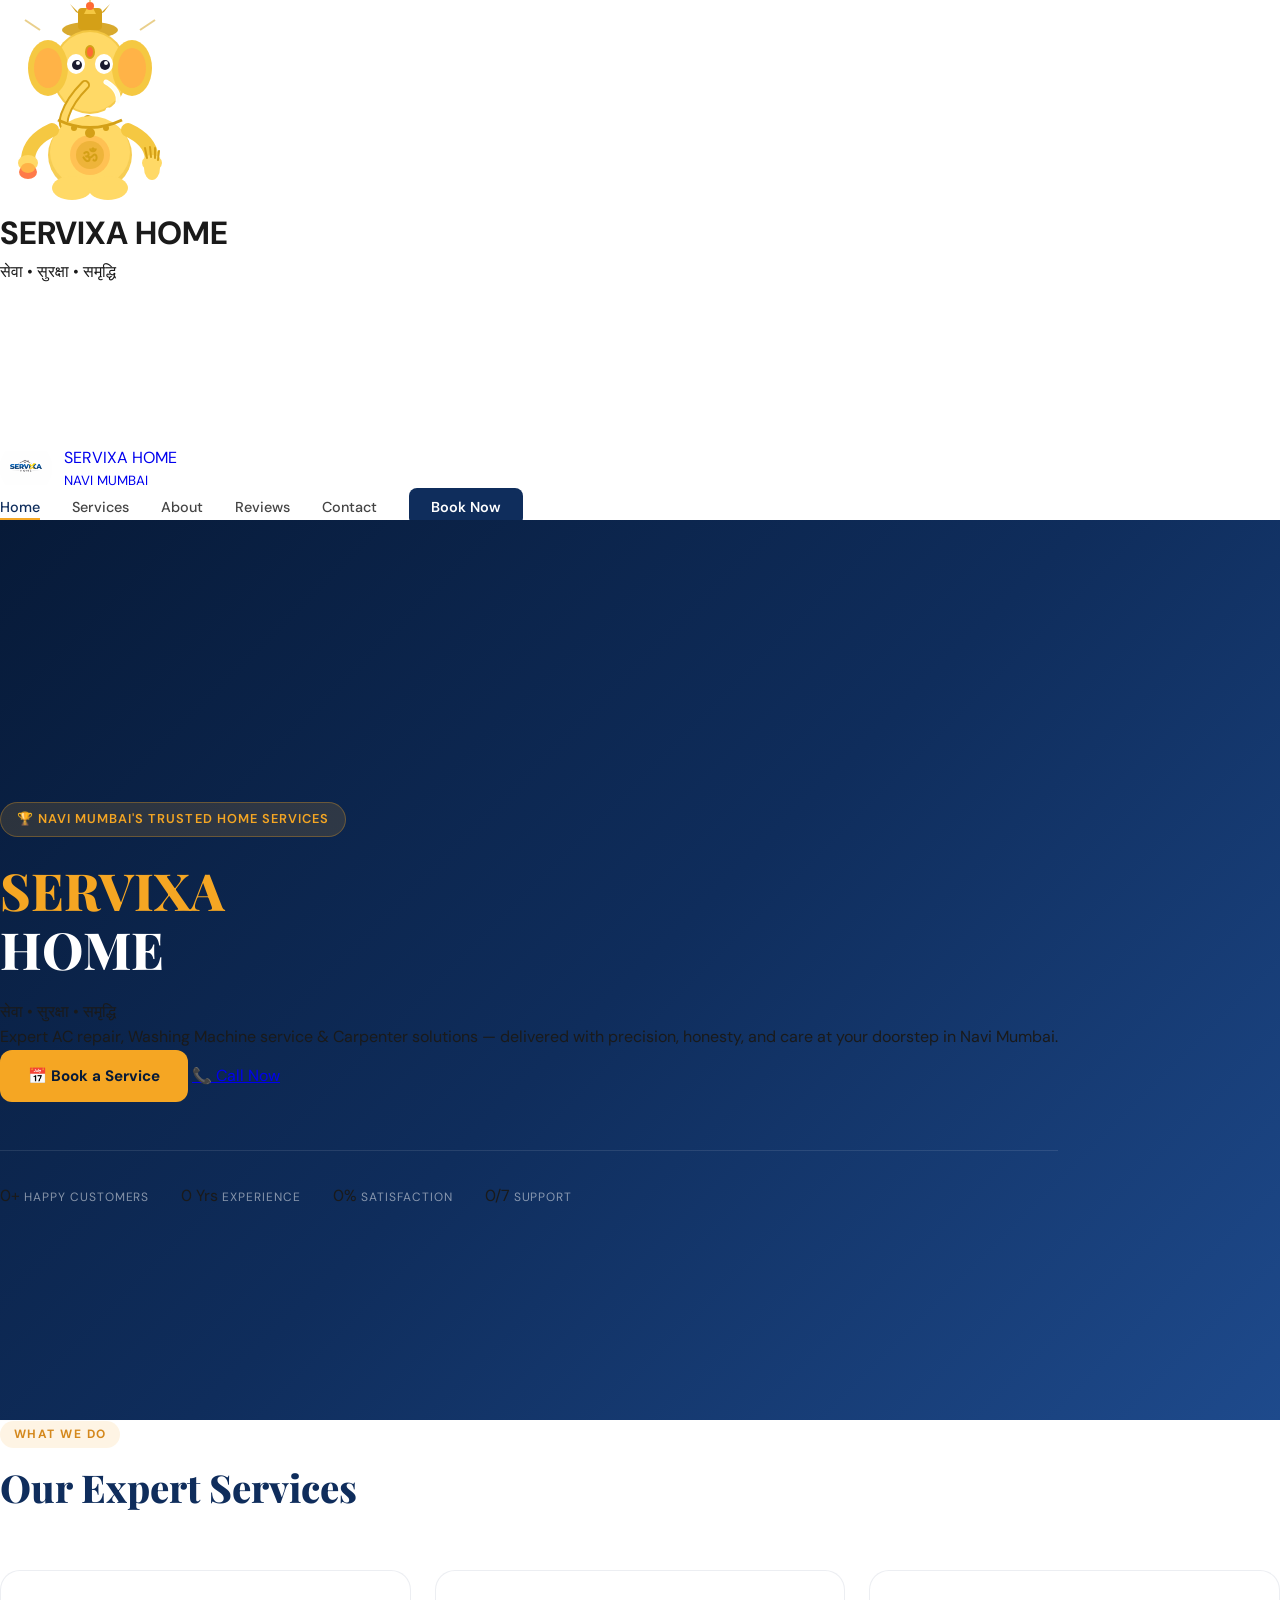
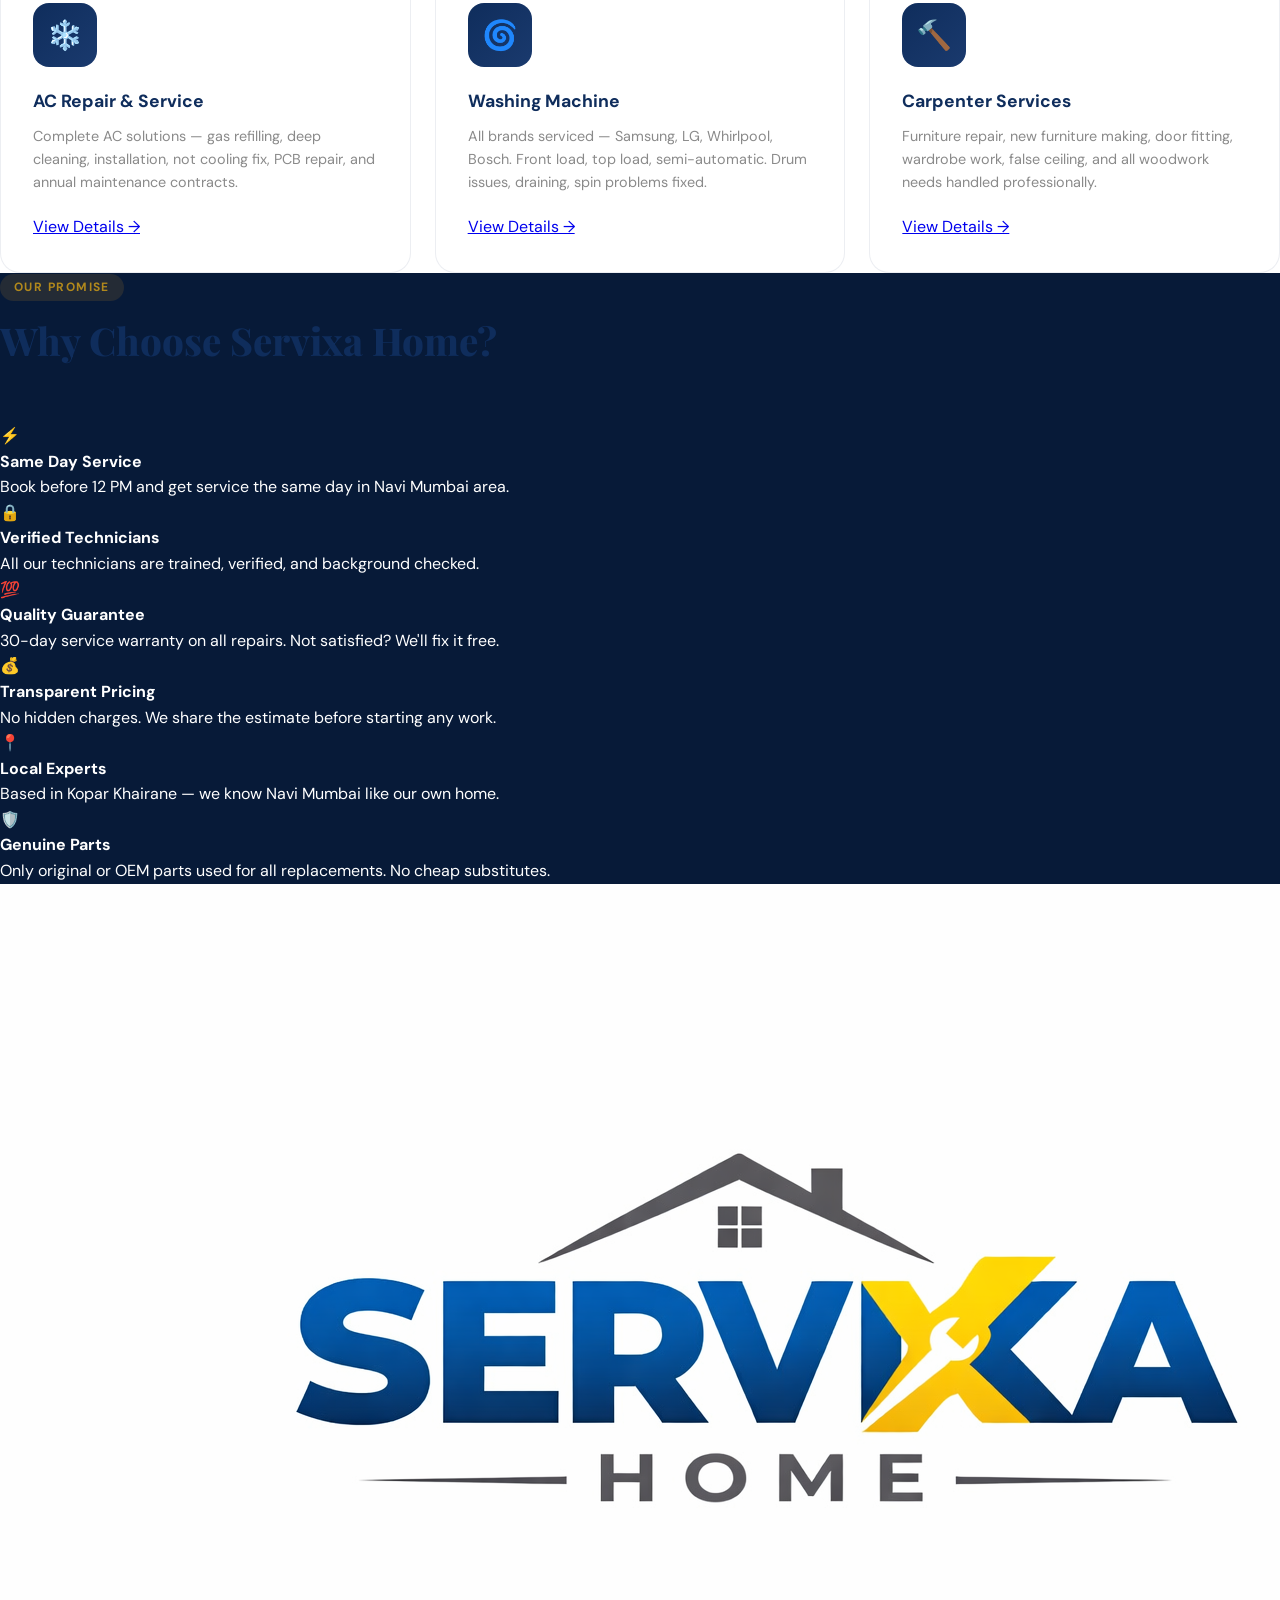
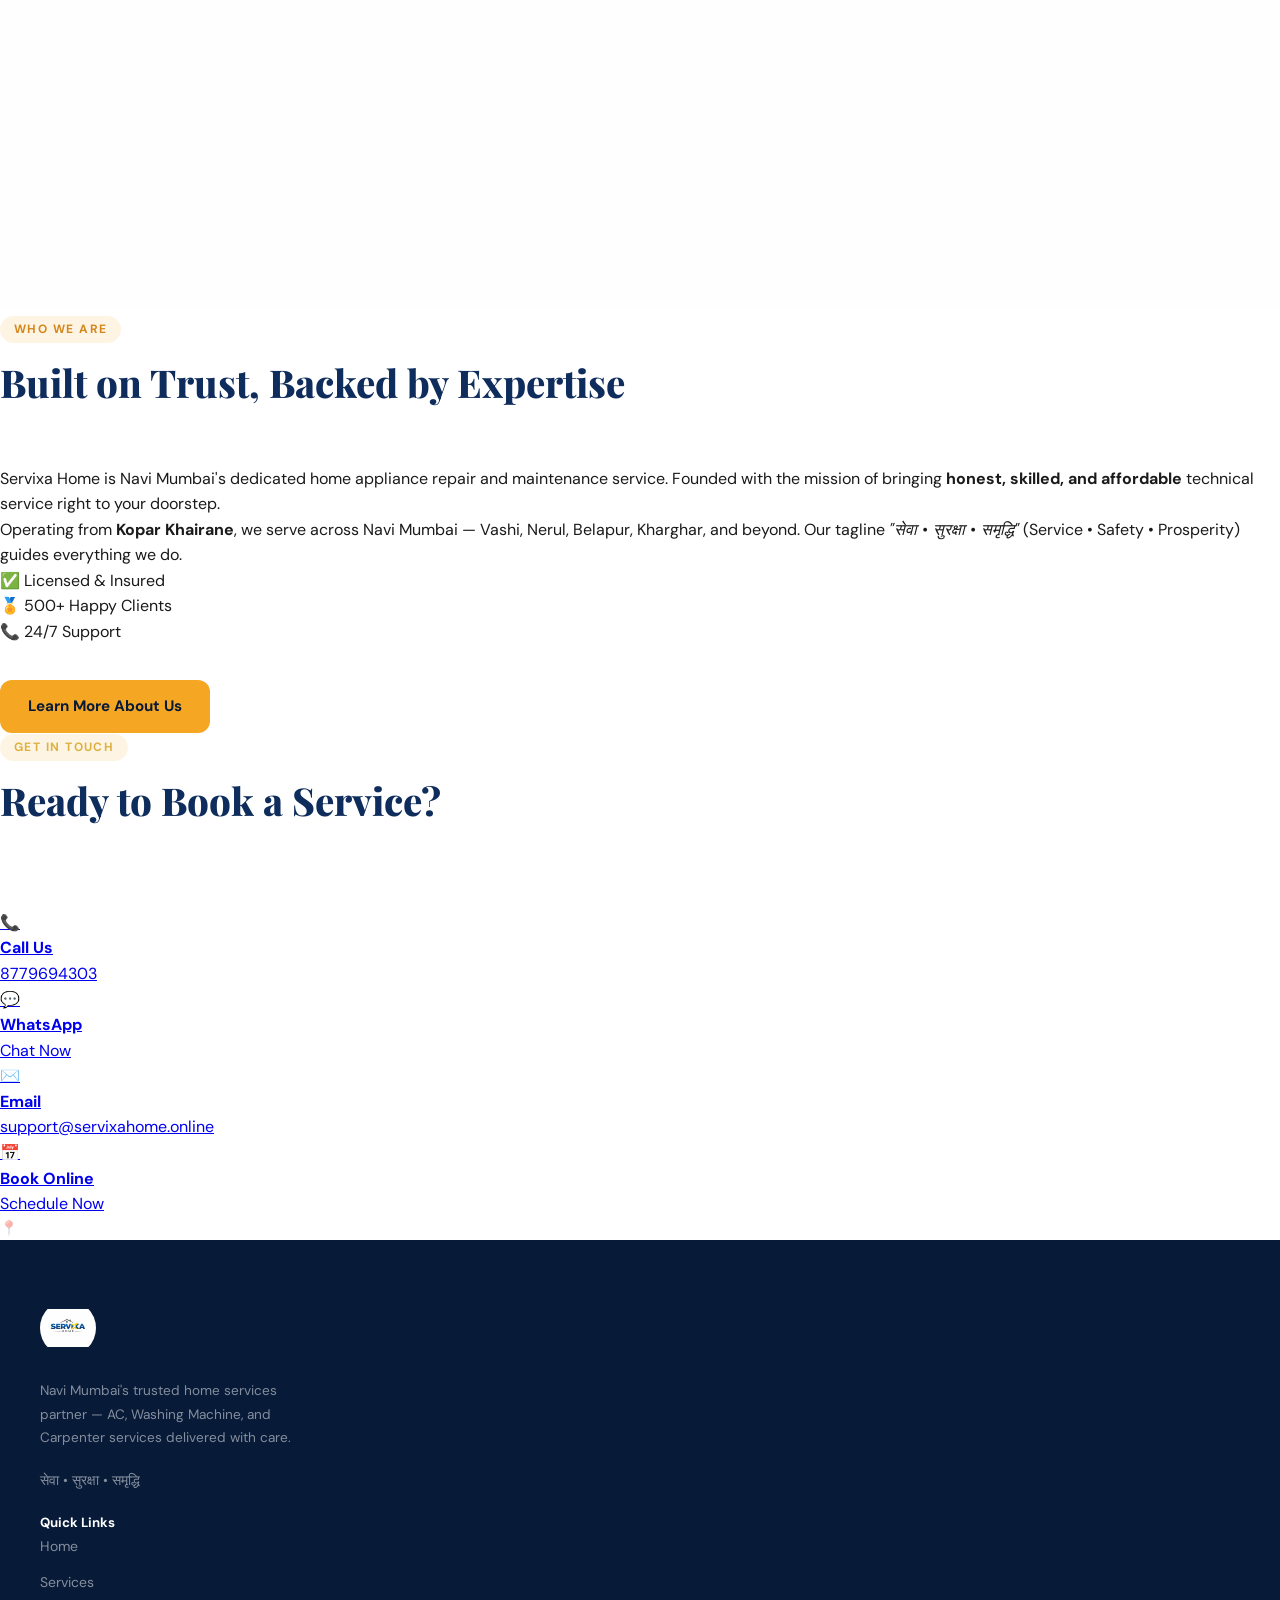
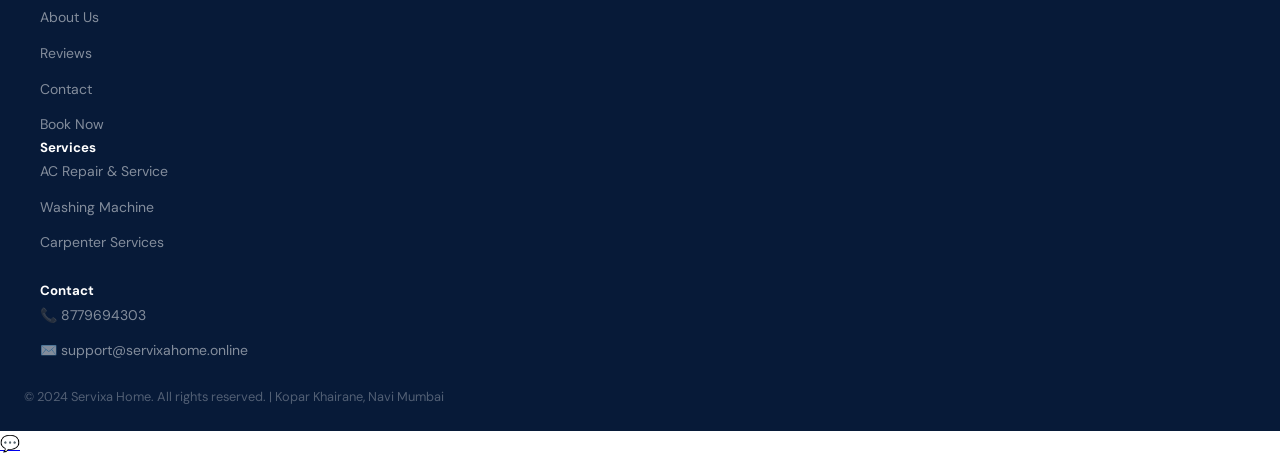
==== commit d9995a61: "Update index.html" ====
--- a/index.html
+++ b/index.html
@@ -3,307 +3,378 @@
 <head>
   <meta charset="UTF-8" />
   <meta name="viewport" content="width=device-width, initial-scale=1.0" />
-  <title>Servixa Home – AC & Washing Machine Repair in Navi Mumbai</title>
-  <meta name="description" content="Professional AC and Washing Machine repair service in Navi Mumbai. Same day service, expert technicians, affordable rates. Call now!" />
-  <link rel="icon" type="image/png" href="Logo.png" />
+  <title>Servixa Home – AC & Washing Machine Repair | Navi Mumbai</title>
+  <meta name="description" content="Servixa Home – Expert AC repair, Washing Machine repair & Carpenter services in Navi Mumbai. Fast, reliable, affordable home services. Call 8779694303." />
+  <meta name="keywords" content="AC repair Navi Mumbai, washing machine repair, carpenter, home services, Kopar Khairane" />
   <link rel="stylesheet" href="style.css" />
+  <link rel="icon" href="Logo.png" type="image/png" />
 </head>
 <body>
 
-<!-- NAVBAR -->
-<nav class="navbar">
-  <div class="nav-container">
-    <a href="index.html" class="nav-logo">
-      <img src="Logo.png" alt="Servixa Home Logo" />
-      <div class="nav-logo-text">
-        <span class="brand">SERVI<span>XA</span> HOME</span>
-        <span class="tagline">सेवा • सुरक्षा • समृद्धि</span>
-      </div>
-    </a>
-    <ul class="nav-links">
-      <li><a href="index.html" class="active">Home</a></li>
-      <li><a href="services.html">Services</a></li>
-      <li><a href="about.html">About</a></li>
-      <li><a href="reviews.html">Reviews</a></li>
-      <li><a href="contact.html">Contact</a></li>
-      <li><a href="booking.html" class="nav-cta">Book Now</a></li>
-    </ul>
-    <button class="hamburger" aria-label="Menu">
+<!-- ===== GANESH LOADER ===== -->
+<div id="ganesh-loader">
+  <div class="om-ring"></div>
+  <div class="om-ring"></div>
+  <div class="om-ring"></div>
+
+  <div class="ganesh-svg-wrap">
+    <svg width="180" height="200" viewBox="0 0 180 200" fill="none" xmlns="http://www.w3.org/2000/svg">
+      <!-- Ganesha stylized SVG -->
+      <!-- Crown / Mukut -->
+      <ellipse cx="90" cy="30" rx="28" ry="8" fill="#d4a017" opacity="0.9"/>
+      <rect x="78" y="8" width="24" height="22" rx="4" fill="#d4a017"/>
+      <polygon points="90,2 84,14 96,14" fill="#f5c842"/>
+      <circle cx="90" cy="6" r="4" fill="#ff6b35"/>
+      <!-- Left right crown tips -->
+      <polygon points="76,12 70,4 80,14" fill="#d4a017"/>
+      <polygon points="104,12 110,4 100,14" fill="#d4a017"/>
+      
+      <!-- Head -->
+      <ellipse cx="90" cy="72" rx="38" ry="42" fill="#f5c842" opacity="0.95"/>
+      <ellipse cx="90" cy="72" rx="36" ry="40" fill="#ffd966"/>
+      
+      <!-- Big ears -->
+      <ellipse cx="48" cy="68" rx="20" ry="28" fill="#f5c842"/>
+      <ellipse cx="48" cy="68" rx="14" ry="20" fill="#ffb347"/>
+      <ellipse cx="132" cy="68" rx="20" ry="28" fill="#f5c842"/>
+      <ellipse cx="132" cy="68" rx="14" ry="20" fill="#ffb347"/>
+      
+      <!-- Eyes -->
+      <ellipse cx="76" cy="64" rx="9" ry="10" fill="white"/>
+      <ellipse cx="104" cy="64" rx="9" ry="10" fill="white"/>
+      <circle cx="77" cy="65" r="5" fill="#1a1a2e"/>
+      <circle cx="105" cy="65" r="5" fill="#1a1a2e"/>
+      <circle cx="78" cy="63" r="2" fill="white"/>
+      <circle cx="106" cy="63" r="2" fill="white"/>
+      
+      <!-- Tilak / Third eye -->
+      <ellipse cx="90" cy="52" rx="5" ry="7" fill="#d4a017"/>
+      <ellipse cx="90" cy="52" rx="3" ry="5" fill="#ff6b35"/>
+      
+      <!-- Trunk (curved) -->
+      <path d="M85 85 Q70 100 65 115 Q60 130 75 132 Q85 133 88 120" stroke="#d4a017" stroke-width="10" fill="none" stroke-linecap="round"/>
+      <path d="M85 85 Q70 100 65 115 Q60 130 75 132 Q85 133 88 120" stroke="#ffd966" stroke-width="6" fill="none" stroke-linecap="round"/>
+      
+      <!-- Tusk -->
+      <path d="M106 82 Q120 90 118 102 Q116 112 108 110" stroke="white" stroke-width="5" fill="none" stroke-linecap="round"/>
+      <path d="M106 82 Q120 90 118 102" stroke="#fffff0" stroke-width="3" fill="none" stroke-linecap="round"/>
+      
+      <!-- Body -->
+      <ellipse cx="90" cy="155" rx="42" ry="38" fill="#f5c842" opacity="0.9"/>
+      <ellipse cx="90" cy="152" rx="40" ry="36" fill="#ffd966"/>
+      
+      <!-- Belly circle -->
+      <circle cx="90" cy="155" r="20" fill="#ffb347" opacity="0.6"/>
+      <circle cx="90" cy="155" r="14" fill="#d4a017" opacity="0.4"/>
+      
+      <!-- Arms -->
+      <!-- Left arm -->
+      <path d="M52 130 Q30 140 28 158" stroke="#f5c842" stroke-width="14" fill="none" stroke-linecap="round"/>
+      <ellipse cx="28" cy="163" rx="10" ry="8" fill="#ffd966"/>
+      <!-- Modak in left hand -->
+      <ellipse cx="28" cy="172" rx="9" ry="7" fill="#ff6b35" opacity="0.9"/>
+      <ellipse cx="28" cy="168" rx="7" ry="5" fill="#ffb347"/>
+      
+      <!-- Right arm -->
+      <path d="M128 130 Q150 140 152 158" stroke="#f5c842" stroke-width="14" fill="none" stroke-linecap="round"/>
+      <ellipse cx="152" cy="163" rx="10" ry="8" fill="#ffd966"/>
+      <!-- Gesture (abhaya mudra) -->
+      <ellipse cx="152" cy="168" rx="8" ry="12" fill="#ffd966"/>
+      <!-- Fingers -->
+      <line x1="147" y1="158" x2="145" y2="148" stroke="#d4a017" stroke-width="2" stroke-linecap="round"/>
+      <line x1="151" y1="157" x2="150" y2="147" stroke="#d4a017" stroke-width="2" stroke-linecap="round"/>
+      <line x1="155" y1="158" x2="155" y2="148" stroke="#d4a017" stroke-width="2" stroke-linecap="round"/>
+      <line x1="158" y1="160" x2="159" y2="151" stroke="#d4a017" stroke-width="2" stroke-linecap="round"/>
+      
+      <!-- Legs -->
+      <ellipse cx="72" cy="188" rx="20" ry="12" fill="#ffd966"/>
+      <ellipse cx="108" cy="188" rx="20" ry="12" fill="#ffd966"/>
+      
+      <!-- Gold ornament necklace -->
+      <path d="M58 120 Q90 135 122 120" stroke="#d4a017" stroke-width="3" fill="none"/>
+      <circle cx="90" cy="133" r="5" fill="#d4a017"/>
+      <circle cx="74" cy="128" r="3" fill="#d4a017"/>
+      <circle cx="106" cy="128" r="3" fill="#d4a017"/>
+      
+      <!-- Om symbol on belly -->
+      <text x="82" y="162" font-size="18" fill="#d4a017" font-family="serif" font-weight="bold">ॐ</text>
+      
+      <!-- Divine aura lines -->
+      <line x1="90" y1="2" x2="90" y2="-10" stroke="#d4a017" stroke-width="2" opacity="0.5"/>
+      <line x1="140" y1="30" x2="155" y2="20" stroke="#d4a017" stroke-width="2" opacity="0.5"/>
+      <line x1="40" y1="30" x2="25" y2="20" stroke="#d4a017" stroke-width="2" opacity="0.5"/>
+    </svg>
+  </div>
+
+  <div class="loader-brand">
+    <h1>SERVIXA HOME</h1>
+    <p>सेवा • सुरक्षा • समृद्धि</p>
+    <div class="loader-dots">
       <span></span><span></span><span></span>
-    </button>
+    </div>
+  </div>
+</div>
+
+<!-- PARTICLES -->
+<canvas id="particles-canvas"></canvas>
+
+<!-- ===== NAVBAR ===== -->
+<nav>
+  <a href="index.html" class="nav-logo">
+    <img src="Logo.png" alt="Servixa Home Logo" onerror="this.style.display='none'"/>
+    <div class="nav-logo-text">
+      SERVIXA HOME
+      <small>NAVI MUMBAI</small>
+    </div>
+  </a>
+  <ul class="nav-links">
+    <li><a href="index.html">Home</a></li>
+    <li><a href="services.html">Services</a></li>
+    <li><a href="about.html">About</a></li>
+    <li><a href="reviews.html">Reviews</a></li>
+    <li><a href="contact.html">Contact</a></li>
+    <li><a href="booking.html" class="nav-cta">Book Now</a></li>
+  </ul>
+  <div class="hamburger" aria-label="Menu">
+    <span></span><span></span><span></span>
   </div>
 </nav>
 
-<!-- HERO -->
-<section class="hero">
-  <div class="hero-bg-pattern"></div>
-  <div class="hero-bg-grid"></div>
-  <div class="hero-container">
-    <div class="hero-content">
-      <div class="hero-badge">
-        <span class="dot"></span>
-        Navi Mumbai's Trusted Repair Service
-      </div>
-      <h1 class="hero-title">
-        Expert AC &
-        <span>Washing Machine</span>
-        Repair at Your Door
-      </h1>
-      <p class="hero-subtitle">
-        Fast, reliable, and affordable home appliance repair in Navi Mumbai. Certified technicians, genuine spare parts, and same-day service you can count on.
-      </p>
-      <p class="hero-tagline-hindi">सेवा • सुरक्षा • समृद्धि</p>
-      <div class="hero-buttons">
-        <a href="booking.html" class="btn-primary">📅 Book a Service</a>
-        <a href="tel:+919876543210" class="btn-secondary">📞 Call Now</a>
-      </div>
-      <div class="hero-stats">
-        <div class="stat-item">
-          <div class="stat-number counter" data-target="500" data-suffix="+">0+</div>
-          <div class="stat-label">Happy Customers</div>
+<!-- ===== HERO ===== -->
+<section class="hero" id="home">
+  <div class="hero-bg-anim">
+    <div class="hero-circle"></div>
+    <div class="hero-circle"></div>
+    <div class="hero-circle"></div>
+    <div class="hero-glow"></div>
+  </div>
+
+  <div class="hero-content">
+    <div class="hero-badge">🏆 Navi Mumbai's Trusted Home Services</div>
+    <h1 class="hero-title">
+      <span class="gold">SERVIXA</span> HOME
+    </h1>
+    <p class="hero-subtitle-hindi">सेवा • सुरक्षा • समृद्धि</p>
+    <p class="hero-desc">
+      Expert AC repair, Washing Machine service & Carpenter solutions — delivered with precision, honesty, and care at your doorstep in Navi Mumbai.
+    </p>
+    <div class="hero-btns">
+      <a href="booking.html" class="btn-primary">📅 Book a Service</a>
+      <a href="tel:8779694303" class="btn-outline">📞 Call Now</a>
+    </div>
+
+    <div class="hero-stats">
+      <div class="stat-item">
+        <span class="stat-num" data-target="500" data-suffix="+">0+</span>
+        <span class="stat-label">Happy Customers</span>
+      </div>
+      <div class="stat-item">
+        <span class="stat-num" data-target="3" data-suffix=" Yrs">0 Yrs</span>
+        <span class="stat-label">Experience</span>
+      </div>
+      <div class="stat-item">
+        <span class="stat-num" data-target="98" data-suffix="%">0%</span>
+        <span class="stat-label">Satisfaction</span>
+      </div>
+      <div class="stat-item">
+        <span class="stat-num" data-target="24" data-suffix="/7">0/7</span>
+        <span class="stat-label">Support</span>
+      </div>
+    </div>
+  </div>
+
+  <div class="hero-scroll" onclick="document.getElementById('services').scrollIntoView({behavior:'smooth'})">
+    <svg viewBox="0 0 24 24"><path d="M12 16l-6-6h12z"/></svg>
+  </div>
+</section>
+
+<!-- ===== SERVICES ===== -->
+<section class="services" id="services">
+  <div class="section-header reveal">
+    <span class="section-tag">What We Do</span>
+    <h2 class="section-title">Our Expert Services</h2>
+    <div class="section-line"></div>
+  </div>
+
+  <div class="services-grid">
+    <div class="service-card reveal" data-delay="1">
+      <div class="service-icon">❄️</div>
+      <h3>AC Repair & Service</h3>
+      <p>Complete AC solutions — gas refilling, deep cleaning, installation, not cooling fix, PCB repair, and annual maintenance contracts.</p>
+      <a href="ac-repair.html" class="service-price">View Details →</a>
+    </div>
+    <div class="service-card reveal" data-delay="2">
+      <div class="service-icon">🌀</div>
+      <h3>Washing Machine</h3>
+      <p>All brands serviced — Samsung, LG, Whirlpool, Bosch. Front load, top load, semi-automatic. Drum issues, draining, spin problems fixed.</p>
+      <a href="washing-machine.html" class="service-price">View Details →</a>
+    </div>
+    <div class="service-card reveal" data-delay="3">
+      <div class="service-icon">🔨</div>
+      <h3>Carpenter Services</h3>
+      <p>Furniture repair, new furniture making, door fitting, wardrobe work, false ceiling, and all woodwork needs handled professionally.</p>
+      <a href="carpenter.html" class="service-price">View Details →</a>
+    </div>
+  </div>
+</section>
+
+<!-- ===== WHY US ===== -->
+<section class="why-us" id="why">
+  <div class="section-header reveal">
+    <span class="section-tag" style="color:rgba(212,160,23,0.8)">Our Promise</span>
+    <h2 class="section-title light">Why Choose Servixa Home?</h2>
+    <div class="section-line"></div>
+  </div>
+
+  <div class="why-grid">
+    <div class="why-card reveal" data-delay="1">
+      <span class="icon">⚡</span>
+      <h4>Same Day Service</h4>
+      <p>Book before 12 PM and get service the same day in Navi Mumbai area.</p>
+    </div>
+    <div class="why-card reveal" data-delay="2">
+      <span class="icon">🔒</span>
+      <h4>Verified Technicians</h4>
+      <p>All our technicians are trained, verified, and background checked.</p>
+    </div>
+    <div class="why-card reveal" data-delay="3">
+      <span class="icon">💯</span>
+      <h4>Quality Guarantee</h4>
+      <p>30-day service warranty on all repairs. Not satisfied? We'll fix it free.</p>
+    </div>
+    <div class="why-card reveal" data-delay="4">
+      <span class="icon">💰</span>
+      <h4>Transparent Pricing</h4>
+      <p>No hidden charges. We share the estimate before starting any work.</p>
+    </div>
+    <div class="why-card reveal" data-delay="5">
+      <span class="icon">📍</span>
+      <h4>Local Experts</h4>
+      <p>Based in Kopar Khairane — we know Navi Mumbai like our own home.</p>
+    </div>
+    <div class="why-card reveal" data-delay="6">
+      <span class="icon">🛡️</span>
+      <h4>Genuine Parts</h4>
+      <p>Only original or OEM parts used for all replacements. No cheap substitutes.</p>
+    </div>
+  </div>
+</section>
+
+<!-- ===== ABOUT BRIEF ===== -->
+<section class="about" id="about">
+  <div class="about-inner">
+    <div class="about-visual reveal">
+      <div class="about-logo-wrap">
+        <div class="about-ring"></div>
+        <img src="Logo.png" alt="Servixa Home Logo" onerror="this.src='data:image/svg+xml,<svg xmlns=%22http://www.w3.org/2000/svg%22 width=%22260%22 height=%22260%22><text y=%22130%22 x=%22130%22 text-anchor=%22middle%22 font-size=%2280%22>🏠</text></svg>'" />
+      </div>
+    </div>
+    <div class="about-text">
+      <div class="section-header reveal">
+        <span class="section-tag">Who We Are</span>
+        <h2 class="section-title">Built on Trust, Backed by Expertise</h2>
+        <div class="section-line"></div>
+      </div>
+      <p class="reveal">Servixa Home is Navi Mumbai's dedicated home appliance repair and maintenance service. Founded with the mission of bringing <strong>honest, skilled, and affordable</strong> technical service right to your doorstep.</p>
+      <p class="reveal">Operating from <strong>Kopar Khairane</strong>, we serve across Navi Mumbai — Vashi, Nerul, Belapur, Kharghar, and beyond. Our tagline <em>"सेवा • सुरक्षा • समृद्धि"</em> (Service • Safety • Prosperity) guides everything we do.</p>
+      <div class="about-highlights reveal">
+        <div class="highlight-item">
+          <span>✅</span> Licensed & Insured
         </div>
-        <div class="stat-item">
-          <div class="stat-number counter" data-target="5" data-suffix="+">0+</div>
-          <div class="stat-label">Years Experience</div>
+        <div class="highlight-item">
+          <span>🏅</span> 500+ Happy Clients
         </div>
-        <div class="stat-item">
-          <div class="stat-number counter" data-target="98" data-suffix="%">0%</div>
-          <div class="stat-label">Satisfaction Rate</div>
+        <div class="highlight-item">
+          <span>📞</span> 24/7 Support
         </div>
-        <div class="stat-item">
-          <div class="stat-number">24/7</div>
-          <div class="stat-label">Support</div>
-        </div>
-      </div>
-    </div>
-    <div class="hero-image-side">
-      <div class="hero-card">
-        <div class="hero-card-icon">❄️</div>
-        <h3>AC Repair & Service</h3>
-        <p>Gas refilling, cleaning, installation, and all AC brands covered.</p>
-      </div>
-      <div class="hero-card-row">
-        <div class="hero-card">
-          <div class="hero-card-icon">🫧</div>
-          <h3>Washing Machine</h3>
-          <p>All types — front load, top load, semi-automatic.</p>
-        </div>
-        <div class="hero-card">
-          <div class="hero-card-icon">⚡</div>
-          <h3>Same Day</h3>
-          <p>Book before noon — get service today.</p>
-        </div>
-      </div>
-      <div class="hero-card">
-        <div class="hero-card-icon">🛡️</div>
-        <h3>Service Warranty</h3>
-        <p>All repairs come with a 30-day service guarantee for your peace of mind.</p>
-      </div>
-    </div>
-  </div>
-</section>
-
-<!-- SERVICES PREVIEW -->
-<section class="section">
-  <div class="section-inner">
-    <div class="section-header center">
-      <span class="section-tag">Our Services</span>
-      <h2 class="section-title">What We <span>Repair & Fix</span></h2>
-      <p class="section-subtitle">From routine maintenance to complex repairs — we handle it all with expert care and genuine parts.</p>
-    </div>
-    <div class="services-grid">
-      <div class="service-card animate-on-scroll">
-        <div class="service-icon">❄️</div>
-        <h3>AC Repair & Service</h3>
-        <p>Gas refilling, coil cleaning, motor replacement, remote issues, and full AC servicing for all brands — Voltas, Daikin, LG, Samsung, Carrier.</p>
-        <a href="ac-repair.html" class="service-link">Learn More →</a>
-      </div>
-      <div class="service-card animate-on-scroll">
-        <div class="service-icon">🫧</div>
-        <h3>Washing Machine Repair</h3>
-        <p>Front load, top load, semi-automatic — PCB issues, drum problems, drainage faults, motor failures, and all brand repairs.</p>
-        <a href="washing-machine.html" class="service-link">Learn More →</a>
-      </div>
-      <div class="service-card animate-on-scroll">
-        <div class="service-icon">🔧</div>
-        <h3>Installation & Setup</h3>
-        <p>Professional installation of AC units and washing machines with proper testing and setup guidance.</p>
-        <a href="services.html" class="service-link">Learn More →</a>
-      </div>
-      <div class="service-card animate-on-scroll">
-        <div class="service-icon">🧰</div>
-        <h3>Annual Maintenance</h3>
-        <p>Annual maintenance contracts (AMC) for hassle-free upkeep of your appliances all year round.</p>
-        <a href="services.html" class="service-link">Learn More →</a>
-      </div>
-    </div>
-    <div style="text-align:center; margin-top:48px;">
-      <a href="services.html" class="btn-primary">View All Services →</a>
-    </div>
-  </div>
-</section>
-
-<!-- WHY CHOOSE US -->
-<section class="section why-us">
-  <div class="section-inner">
-    <div class="section-header center">
-      <span class="section-tag" style="background:rgba(245,166,35,0.15);color:var(--gold);">Why Choose Us</span>
-      <h2 class="section-title" style="color:white;">Trusted by <span style="color:var(--gold);">Hundreds</span> in Navi Mumbai</h2>
-      <p class="section-subtitle" style="color:rgba(255,255,255,0.55);">We don't just fix appliances — we build trust, one service at a time.</p>
-    </div>
-    <div class="features-grid">
-      <div class="feature-item animate-on-scroll">
-        <div class="feature-icon">🏅</div>
-        <h3>Certified Technicians</h3>
-        <p>Trained and certified professionals for every brand and model.</p>
-      </div>
-      <div class="feature-item animate-on-scroll">
-        <div class="feature-icon">⚡</div>
-        <h3>Same Day Service</h3>
-        <p>Book before noon and get your appliance repaired the same day.</p>
-      </div>
-      <div class="feature-item animate-on-scroll">
-        <div class="feature-icon">💰</div>
-        <h3>Transparent Pricing</h3>
-        <p>No hidden charges. Get a quote before we start work.</p>
-      </div>
-      <div class="feature-item animate-on-scroll">
-        <div class="feature-icon">🛡️</div>
-        <h3>30-Day Warranty</h3>
-        <p>Every repair backed by a 30-day service guarantee.</p>
-      </div>
-      <div class="feature-item animate-on-scroll">
-        <div class="feature-icon">🔩</div>
-        <h3>Genuine Parts</h3>
-        <p>We only use original or OEM-quality spare parts for all repairs.</p>
-      </div>
-      <div class="feature-item animate-on-scroll">
-        <div class="feature-icon">📞</div>
-        <h3>24/7 Support</h3>
-        <p>Customer support available round the clock via call or WhatsApp.</p>
-      </div>
-    </div>
-  </div>
-</section>
-
-<!-- REVIEWS PREVIEW -->
-<section class="section bg-light">
-  <div class="section-inner">
-    <div class="section-header center">
-      <span class="section-tag">Customer Reviews</span>
-      <h2 class="section-title">What Our <span>Customers Say</span></h2>
-      <p class="section-subtitle">Real feedback from real customers across Navi Mumbai.</p>
-    </div>
-    <div class="reviews-grid">
-      <div class="review-card animate-on-scroll">
-        <div class="review-stars">★★★★★</div>
-        <p class="review-text">"My AC was not cooling properly for weeks. Servixa Home technician came the same day, did gas refilling, and now it's working perfectly. Very professional service!"</p>
-        <div class="review-author">
-          <div class="review-avatar">RS</div>
-          <div>
-            <div class="review-name">Ravi Sharma</div>
-            <div class="review-location">📍 Kharghar, Navi Mumbai</div>
-          </div>
-        </div>
-      </div>
-      <div class="review-card animate-on-scroll">
-        <div class="review-stars">★★★★★</div>
-        <p class="review-text">"Washing machine was giving error and not spinning. Called Servixa, they came in 2 hours and fixed it. Price was very reasonable. Highly recommend!"</p>
-        <div class="review-author">
-          <div class="review-avatar">PM</div>
-          <div>
-            <div class="review-name">Priya Mehta</div>
-            <div class="review-location">📍 Vashi, Navi Mumbai</div>
-          </div>
-        </div>
-      </div>
-      <div class="review-card animate-on-scroll">
-        <div class="review-stars">★★★★★</div>
-        <p class="review-text">"Excellent service! The technician explained everything before starting the repair. No hidden charges, great warranty. Will definitely call again."</p>
-        <div class="review-author">
-          <div class="review-avatar">AJ</div>
-          <div>
-            <div class="review-name">Amit Joshi</div>
-            <div class="review-location">📍 Nerul, Navi Mumbai</div>
-          </div>
-        </div>
-      </div>
-    </div>
-    <div style="text-align:center; margin-top:40px;">
-      <a href="reviews.html" class="btn-primary">Read More Reviews →</a>
-    </div>
-  </div>
-</section>
-
-<!-- QUICK BOOKING CTA -->
-<section style="background: linear-gradient(135deg, var(--gold-dark), var(--gold)); padding: 80px 24px; text-align:center;">
-  <div style="max-width:700px;margin:0 auto;">
-    <h2 style="font-family:'Playfair Display',serif;font-size:clamp(1.8rem,3vw,2.4rem);font-weight:800;color:var(--navy-dark);margin-bottom:16px;">
-      Ready to Fix Your Appliance?
-    </h2>
-    <p style="color:rgba(7,26,56,0.7);margin-bottom:32px;font-size:1.05rem;line-height:1.6;">
-      Don't let a broken appliance ruin your day. Book now and get expert repair at your doorstep — same day!
-    </p>
-    <div style="display:flex;gap:16px;justify-content:center;flex-wrap:wrap;">
-      <a href="booking.html" style="background:var(--navy-dark);color:white;padding:14px 32px;border-radius:12px;text-decoration:none;font-weight:700;font-size:1rem;display:inline-flex;align-items:center;gap:8px;transition:all 0.3s;" onmouseover="this.style.transform='translateY(-2px)'" onmouseout="this.style.transform=''">📅 Book Online</a>
-      <a href="https://wa.me/919876543210" target="_blank" style="background:white;color:var(--navy-dark);padding:14px 32px;border-radius:12px;text-decoration:none;font-weight:700;font-size:1rem;display:inline-flex;align-items:center;gap:8px;transition:all 0.3s;" onmouseover="this.style.transform='translateY(-2px)'" onmouseout="this.style.transform=''">💬 WhatsApp Us</a>
-    </div>
-  </div>
-</section>
-
-<!-- FOOTER -->
+      </div>
+      <br>
+      <a href="about.html" class="btn-primary" style="display:inline-block;margin-top:10px">Learn More About Us</a>
+    </div>
+  </div>
+</section>
+
+<!-- ===== CONTACT CTA ===== -->
+<section class="contact" id="contact">
+  <div class="contact-inner">
+    <div class="section-header reveal">
+      <span class="section-tag" style="color:rgba(212,160,23,0.8)">Get In Touch</span>
+      <h2 class="section-title light">Ready to Book a Service?</h2>
+      <div class="section-line"></div>
+    </div>
+    <p class="reveal" style="color:rgba(255,255,255,0.6);margin-top:15px;font-size:1.05rem">Contact us through any channel — we'll respond within 30 minutes.</p>
+
+    <div class="contact-cards">
+      <a href="tel:8779694303" class="contact-card reveal" data-delay="1">
+        <span class="cc-icon">📞</span>
+        <h4>Call Us</h4>
+        <p>8779694303</p>
+      </a>
+      <a href="https://wa.me/918779694303" class="contact-card reveal" target="_blank" data-delay="2">
+        <span class="cc-icon">💬</span>
+        <h4>WhatsApp</h4>
+        <p>Chat Now</p>
+      </a>
+      <a href="mailto:support@servixahome.online" class="contact-card reveal" data-delay="3">
+        <span class="cc-icon">✉️</span>
+        <h4>Email</h4>
+        <p>support@servixahome.online</p>
+      </a>
+      <a href="booking.html" class="contact-card reveal" data-delay="4">
+        <span class="cc-icon">📅</span>
+        <h4>Book Online</h4>
+        <p>Schedule Now</p>
+      </a>
+    </div>
+
+    <div class="reveal">
+      <p style="color:rgba(255,255,255,0.4);font-size:0.9rem">📍 Kopar Khairane, Navi Mumbai, Maharashtra, India</p>
+    </div>
+  </div>
+</section>
+
+<!-- ===== FOOTER ===== -->
 <footer>
   <div class="footer-inner">
-    <div class="footer-grid">
-      <div class="footer-brand">
-        <img src="Logo.png" alt="Servixa Home" />
-        <p>Navi Mumbai's most trusted AC and Washing Machine repair service. Fast, reliable, and affordable — at your doorstep.</p>
-        <p class="hindi-footer">सेवा • सुरक्षा • समृद्धि</p>
-        <div class="social-links" style="margin-top:16px;">
-          <a href="#" class="social-link" aria-label="WhatsApp">💬</a>
-          <a href="#" class="social-link" aria-label="Instagram">📸</a>
-          <a href="#" class="social-link" aria-label="Facebook">👍</a>
-          <a href="#" class="social-link" aria-label="Google">🔍</a>
-        </div>
-      </div>
-      <div class="footer-col">
-        <h4>Services</h4>
-        <ul>
-          <li><a href="ac-repair.html">AC Repair</a></li>
-          <li><a href="washing-machine.html">Washing Machine Repair</a></li>
-          <li><a href="services.html">AC Installation</a></li>
-          <li><a href="services.html">Annual Maintenance</a></li>
-        </ul>
-      </div>
-      <div class="footer-col">
-        <h4>Quick Links</h4>
-        <ul>
-          <li><a href="about.html">About Us</a></li>
-          <li><a href="reviews.html">Reviews</a></li>
-          <li><a href="booking.html">Book Service</a></li>
-          <li><a href="contact.html">Contact</a></li>
-        </ul>
-      </div>
-      <div class="footer-col">
-        <h4>Contact</h4>
-        <ul>
-          <li><a href="tel:+919876543210">📞 +91 98765 43210</a></li>
-          <li><a href="https://wa.me/919876543210">💬 WhatsApp</a></li>
-          <li><a href="mailto:info@servixahome.in">✉️ info@servixahome.in</a></li>
-          <li><a href="#">📍 Navi Mumbai</a></li>
-        </ul>
-      </div>
-    </div>
-    <div class="footer-bottom">
-      <span>© 2025 Servixa Home. All rights reserved.</span>
-      <span>Made with ❤️ in Navi Mumbai</span>
-    </div>
+    <div class="footer-brand">
+      <img src="Logo.png" alt="Servixa Home" onerror="this.style.display='none'"/>
+      <p>Navi Mumbai's trusted home services partner — AC, Washing Machine, and Carpenter services delivered with care.</p>
+      <p class="footer-hindi">सेवा • सुरक्षा • समृद्धि</p>
+    </div>
+    <div class="footer-col">
+      <h5>Quick Links</h5>
+      <ul>
+        <li><a href="index.html">Home</a></li>
+        <li><a href="services.html">Services</a></li>
+        <li><a href="about.html">About Us</a></li>
+        <li><a href="reviews.html">Reviews</a></li>
+        <li><a href="contact.html">Contact</a></li>
+        <li><a href="booking.html">Book Now</a></li>
+      </ul>
+    </div>
+    <div class="footer-col">
+      <h5>Services</h5>
+      <ul>
+        <li><a href="ac-repair.html">AC Repair & Service</a></li>
+        <li><a href="washing-machine.html">Washing Machine</a></li>
+        <li><a href="carpenter.html">Carpenter Services</a></li>
+      </ul>
+      <br/>
+      <h5>Contact</h5>
+      <ul>
+        <li><a href="tel:8779694303">📞 8779694303</a></li>
+        <li><a href="mailto:support@servixahome.online">✉️ support@servixahome.online</a></li>
+      </ul>
+    </div>
+  </div>
+  <div class="footer-bottom">
+    <p>© 2024 <span>Servixa Home</span>. All rights reserved. | Kopar Khairane, Navi Mumbai</p>
   </div>
 </footer>
 
-<!-- WHATSAPP FLOAT -->
-<a href="https://wa.me/919876543210" class="whatsapp-float" target="_blank" aria-label="Chat on WhatsApp">💬</a>
+<!-- Floating WhatsApp/Call Button -->
+<a href="https://wa.me/918779694303" class="float-call" target="_blank" title="Chat on WhatsApp">💬</a>
 
 <script src="script.js"></script>
 </body>
-                                               </html>
+          </html>
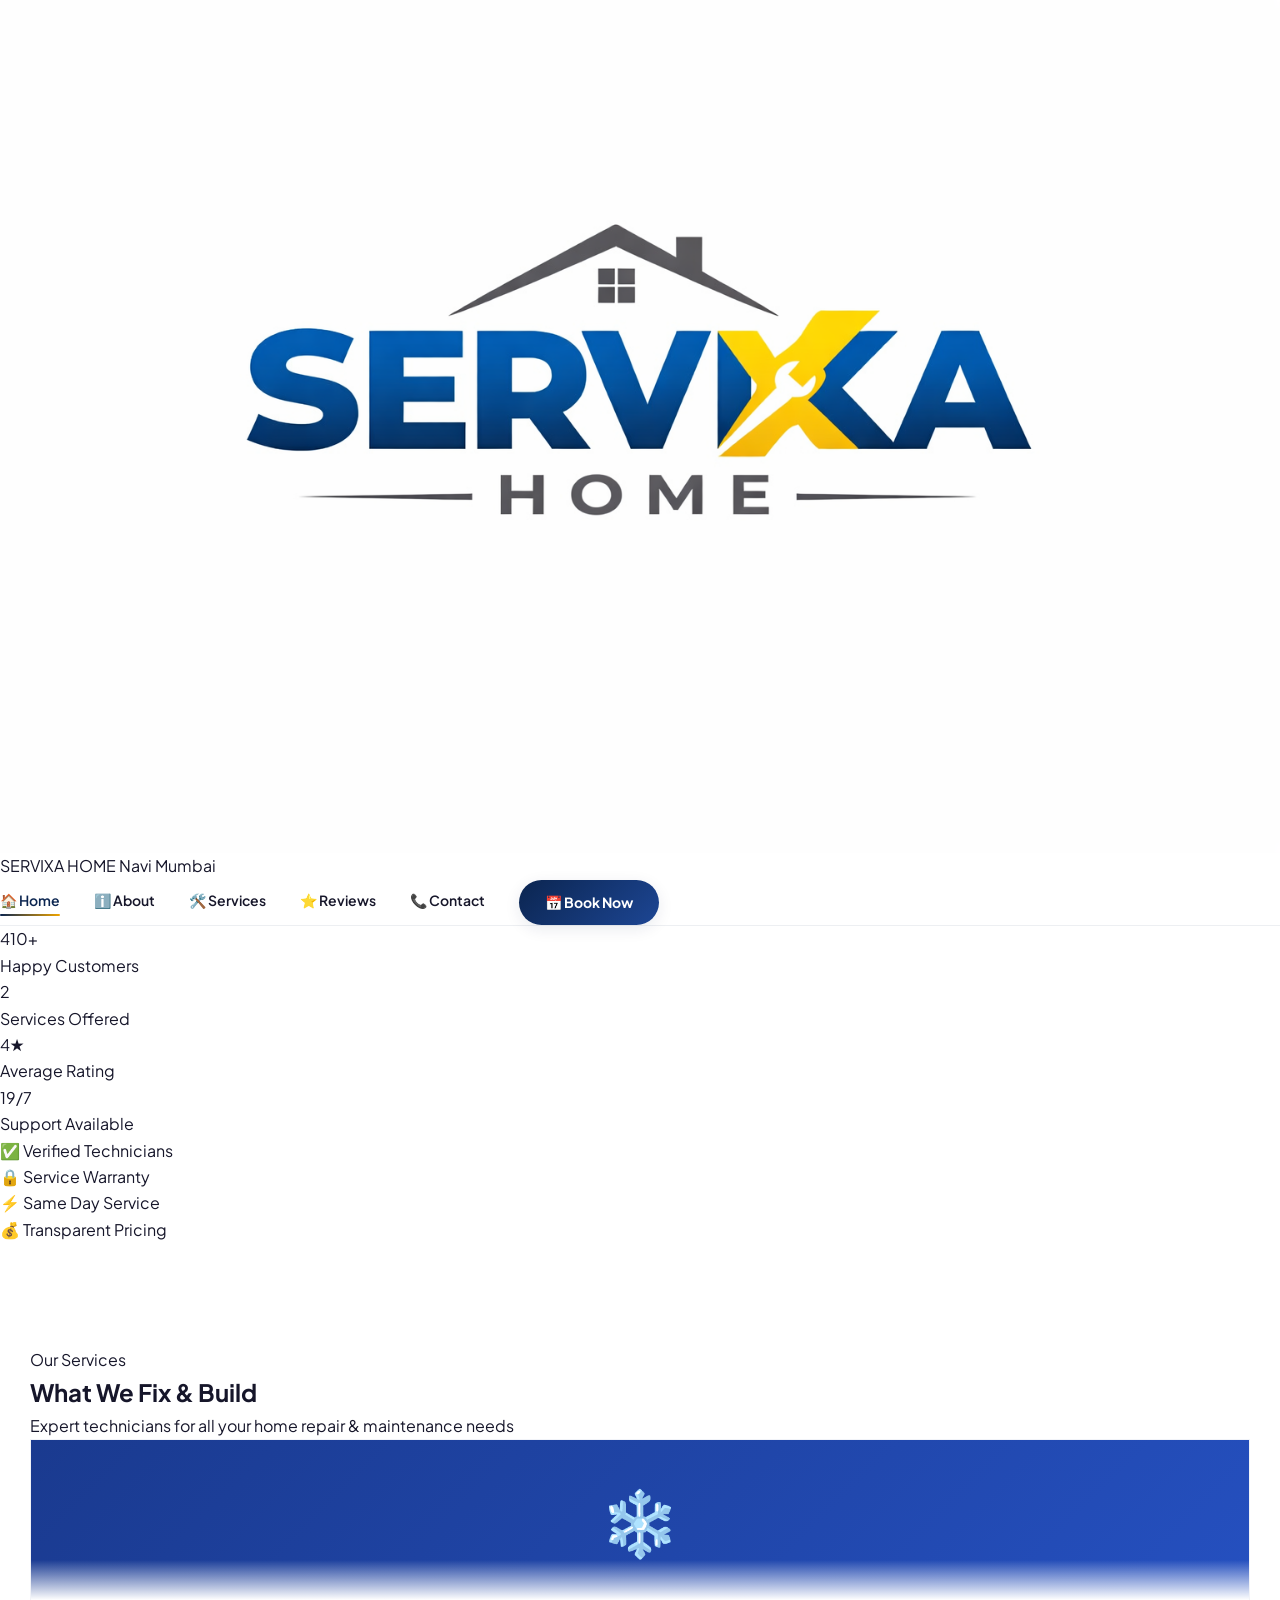
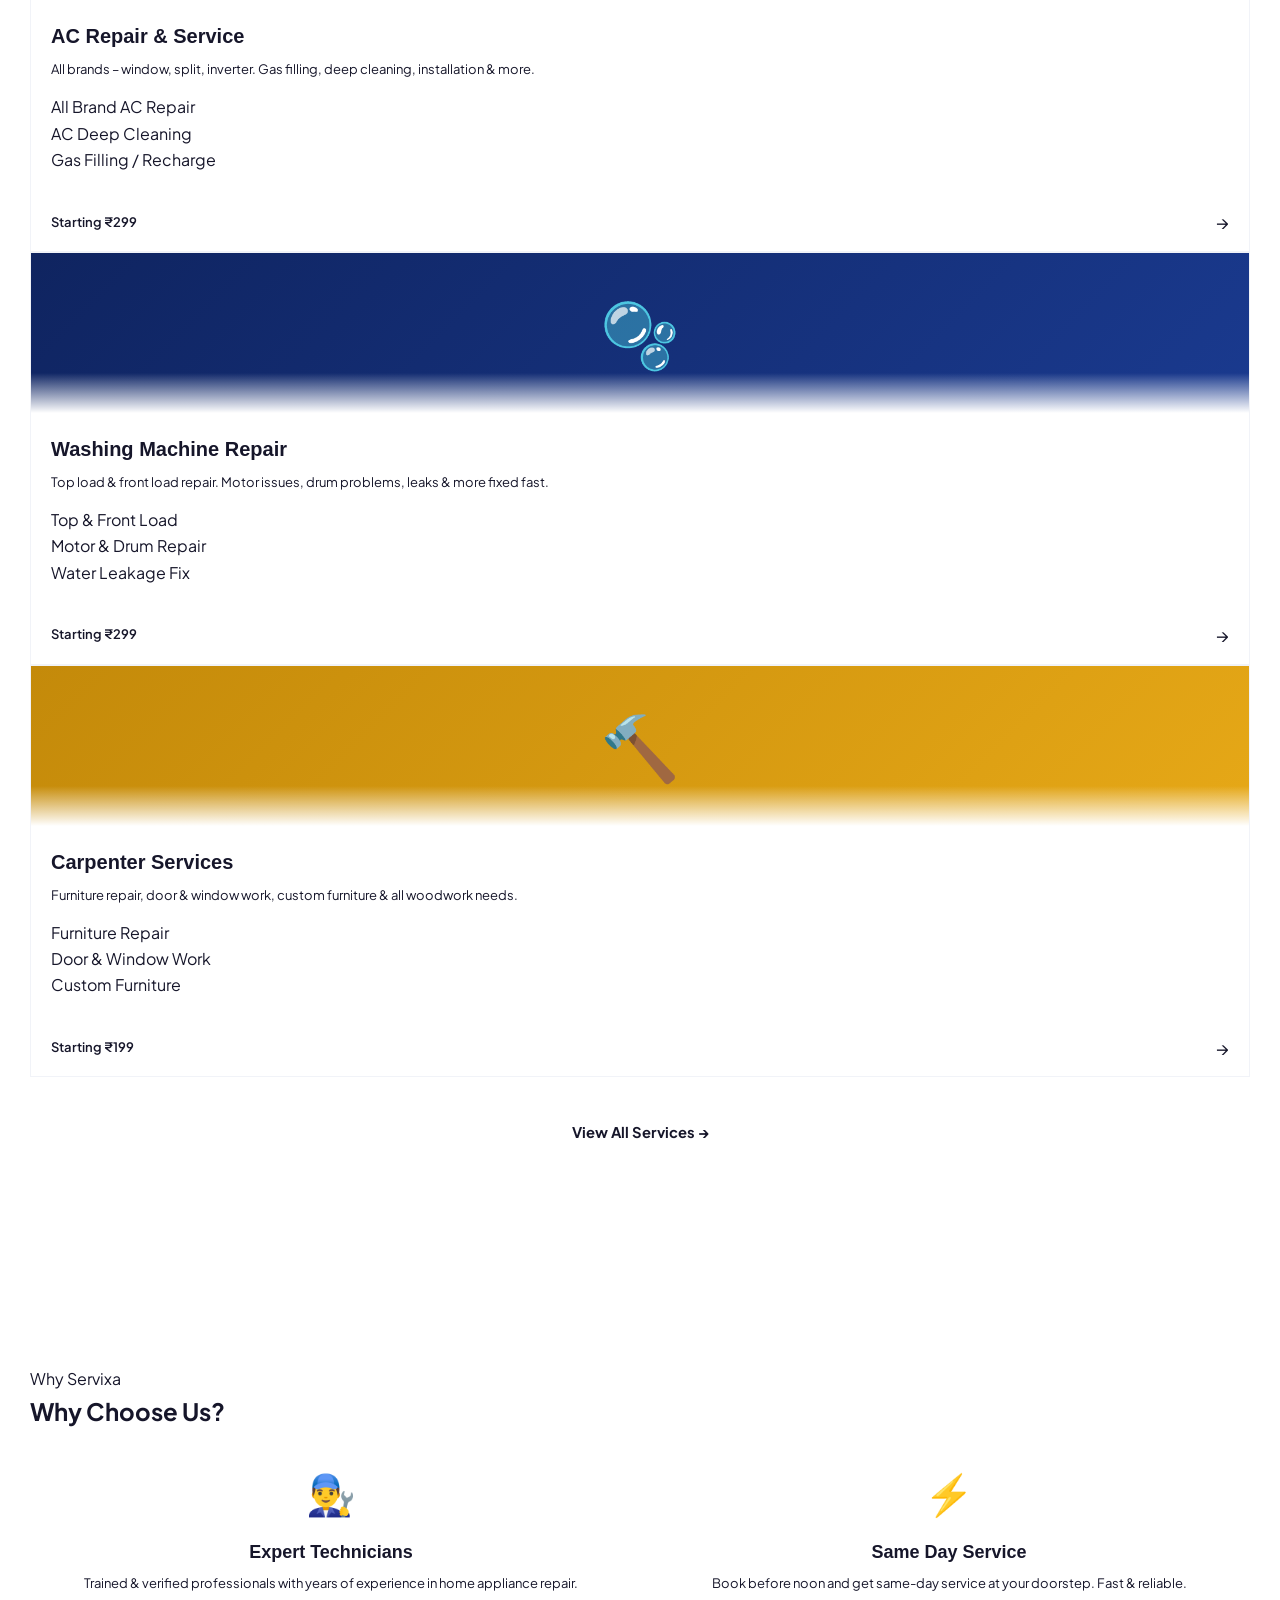
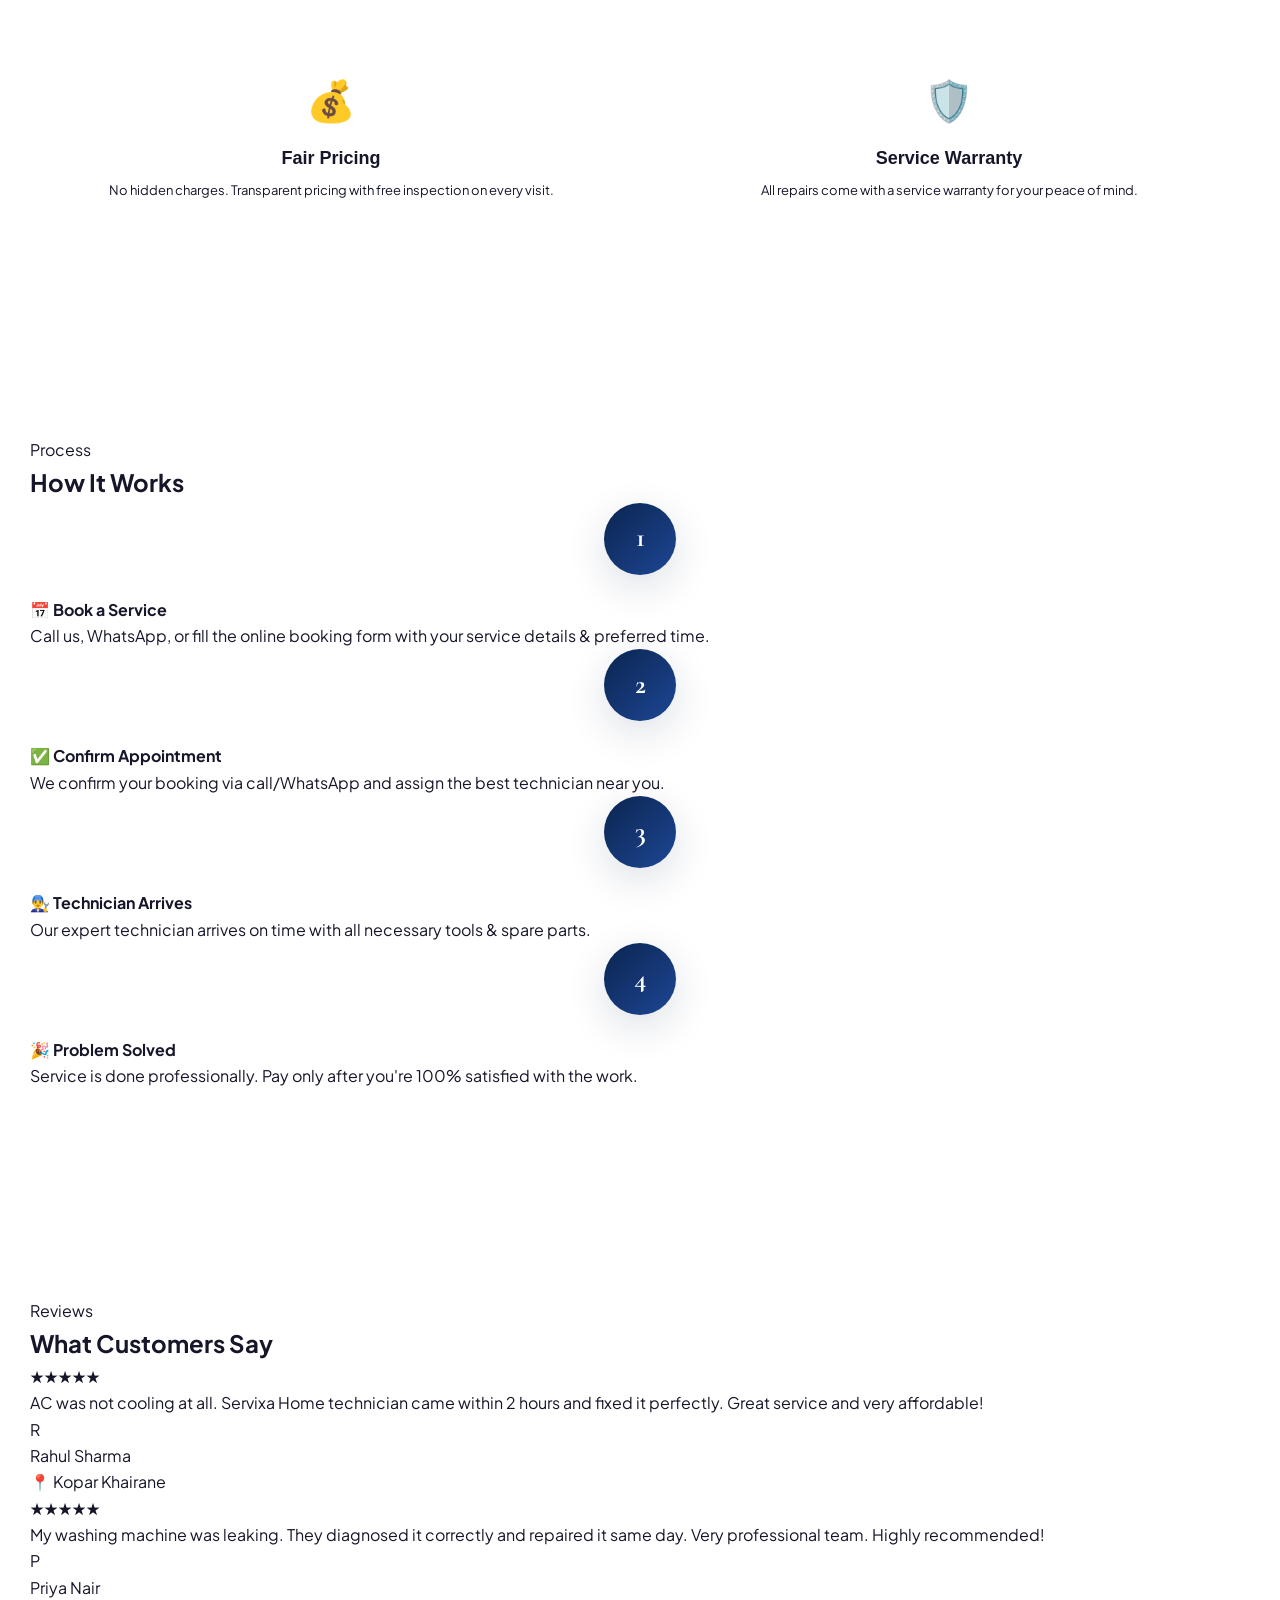
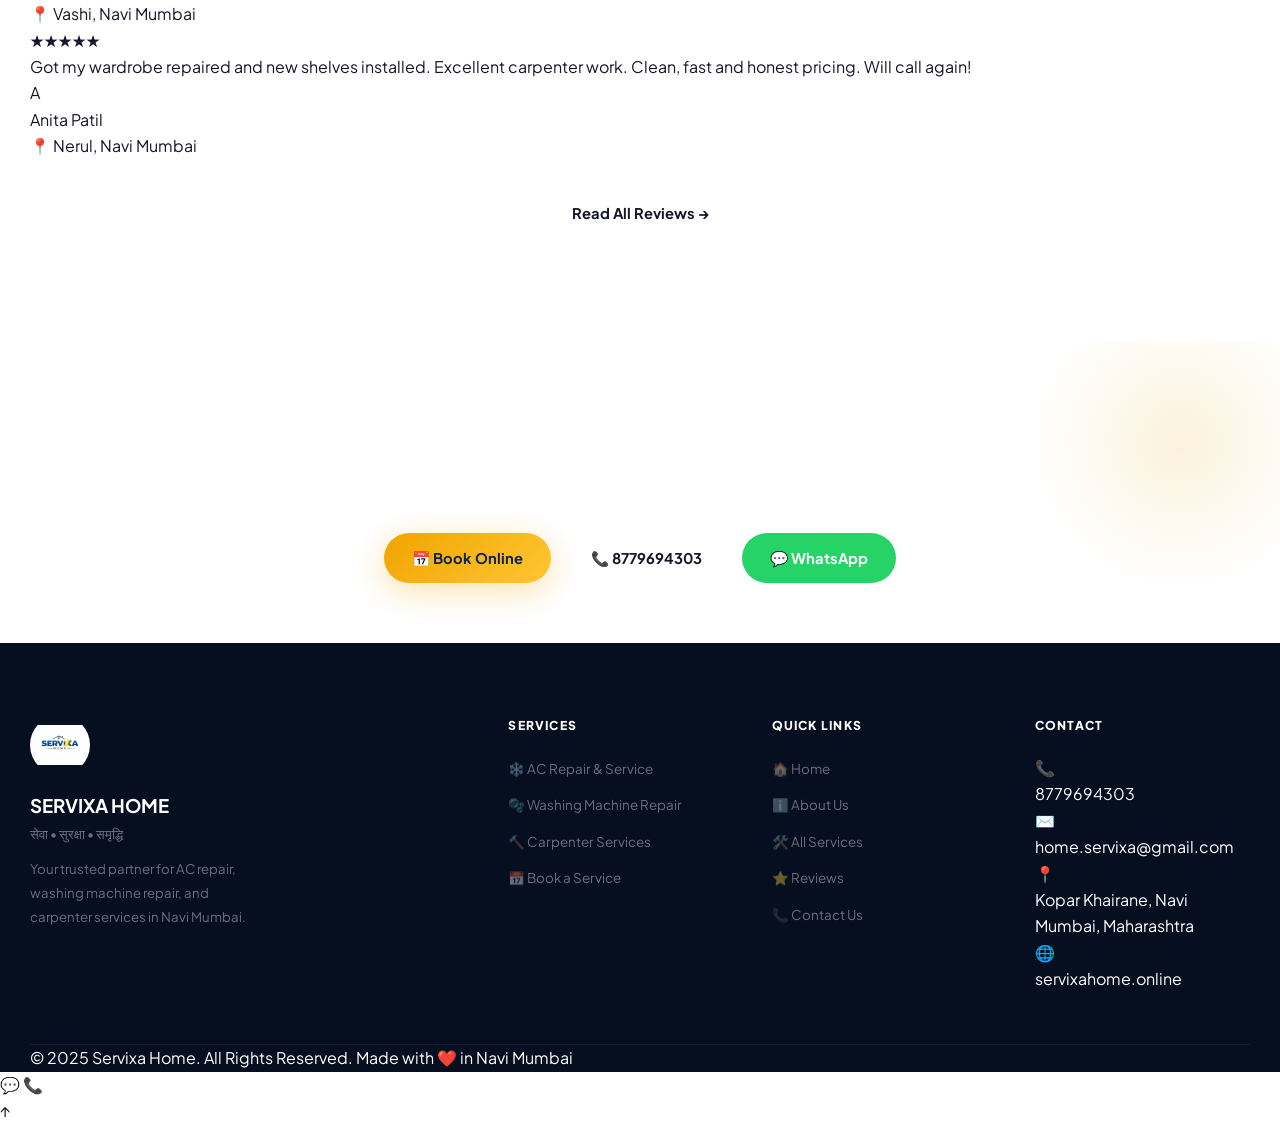
==== commit fec3975b: "Update index.html" ====
--- a/index.html
+++ b/index.html
@@ -3,378 +3,568 @@
 <head>
   <meta charset="UTF-8" />
   <meta name="viewport" content="width=device-width, initial-scale=1.0" />
-  <title>Servixa Home – AC & Washing Machine Repair | Navi Mumbai</title>
-  <meta name="description" content="Servixa Home – Expert AC repair, Washing Machine repair & Carpenter services in Navi Mumbai. Fast, reliable, affordable home services. Call 8779694303." />
-  <meta name="keywords" content="AC repair Navi Mumbai, washing machine repair, carpenter, home services, Kopar Khairane" />
+  <title>Servixa Home – AC & Washing Machine Repair in Navi Mumbai</title>
+  <meta name="description" content="Professional AC Repair, Washing Machine Repair & Carpenter Services in Kopar Khairane, Navi Mumbai. Call 8779694303 for same-day service." />
   <link rel="stylesheet" href="style.css" />
-  <link rel="icon" href="Logo.png" type="image/png" />
+  <style>
+    /* ===== HERO ===== */
+    .hero {
+      min-height: 100vh;
+      background: linear-gradient(160deg, var(--primary-dark) 0%, var(--primary) 60%, var(--primary-light) 100%);
+      display: flex;
+      align-items: center;
+      padding: 80px 20px 40px;
+      position: relative;
+      overflow: hidden;
+    }
+
+    .hero::before {
+      content: '';
+      position: absolute;
+      top: -100px; right: -100px;
+      width: 500px; height: 500px;
+      background: radial-gradient(circle, rgba(230,168,23,0.18) 0%, transparent 70%);
+      border-radius: 50%;
+    }
+
+    .hero::after {
+      content: '';
+      position: absolute;
+      bottom: -80px; left: -80px;
+      width: 350px; height: 350px;
+      background: radial-gradient(circle, rgba(255,255,255,0.05) 0%, transparent 70%);
+      border-radius: 50%;
+    }
+
+    .hero-content { position: relative; z-index: 2; }
+
+    .hero-badge {
+      display: inline-flex;
+      align-items: center;
+      gap: 8px;
+      background: rgba(230,168,23,0.2);
+      border: 1px solid rgba(230,168,23,0.4);
+      color: var(--gold-light);
+      padding: 8px 16px;
+      border-radius: 20px;
+      font-size: 12px;
+      font-weight: 600;
+      letter-spacing: 1px;
+      text-transform: uppercase;
+      margin-bottom: 20px;
+    }
+
+    .hero h1 {
+      font-family: 'Rajdhani', sans-serif;
+      font-size: clamp(36px, 9vw, 64px);
+      font-weight: 700;
+      color: var(--white);
+      line-height: 1.1;
+      letter-spacing: 1px;
+      margin-bottom: 16px;
+    }
+
+    .hero h1 .gold { color: var(--gold); }
+
+    .hero-sub {
+      font-family: 'Tiro Devanagari Hindi', serif;
+      font-size: 18px;
+      color: rgba(255,255,255,0.8);
+      margin-bottom: 10px;
+    }
+
+    .hero p {
+      color: rgba(255,255,255,0.8);
+      font-size: 15px;
+      line-height: 1.7;
+      margin-bottom: 28px;
+      max-width: 480px;
+    }
+
+    .hero-btns {
+      display: flex;
+      gap: 12px;
+      flex-wrap: wrap;
+      margin-bottom: 36px;
+    }
+
+    .hero-services {
+      display: flex;
+      gap: 10px;
+      flex-wrap: wrap;
+    }
+
+    .hero-service-chip {
+      display: flex;
+      align-items: center;
+      gap: 6px;
+      background: rgba(255,255,255,0.1);
+      border: 1px solid rgba(255,255,255,0.2);
+      color: rgba(255,255,255,0.85);
+      padding: 8px 14px;
+      border-radius: 20px;
+      font-size: 12px;
+      font-weight: 500;
+      backdrop-filter: blur(10px);
+    }
+
+    /* ===== SERVICE CARDS ===== */
+    .service-card {
+      background: var(--white);
+      border-radius: var(--radius);
+      overflow: hidden;
+      box-shadow: var(--shadow);
+      border: 1px solid rgba(26,58,143,0.06);
+      transition: var(--transition);
+      text-decoration: none;
+      color: inherit;
+      display: block;
+    }
+
+    .service-card:hover { transform: translateY(-6px); box-shadow: var(--shadow-lg); }
+
+    .service-card-img {
+      height: 160px;
+      background: linear-gradient(135deg, var(--primary-dark), var(--primary-light));
+      display: flex;
+      align-items: center;
+      justify-content: center;
+      font-size: 64px;
+      position: relative;
+      overflow: hidden;
+    }
+
+    .service-card-img::after {
+      content: '';
+      position: absolute;
+      bottom: 0; left: 0; right: 0;
+      height: 40px;
+      background: linear-gradient(to top, var(--white), transparent);
+    }
+
+    .service-card-body { padding: 20px; }
+    .service-card-body h3 { font-family: 'Rajdhani', sans-serif; font-size: 20px; font-weight: 700; color: var(--text); margin-bottom: 6px; }
+    .service-card-body p { font-size: 13px; color: var(--text-light); line-height: 1.6; margin-bottom: 14px; }
+
+    .service-card-footer {
+      padding: 14px 20px;
+      background: var(--light-gray);
+      display: flex;
+      align-items: center;
+      justify-content: space-between;
+    }
+
+    .service-card-footer .price { font-size: 13px; color: var(--primary); font-weight: 600; }
+    .service-card-footer .arrow { color: var(--primary); font-size: 18px; }
+
+    /* ===== WHY CHOOSE US ===== */
+    .why-card {
+      text-align: center;
+      padding: 28px 20px;
+      background: var(--white);
+      border-radius: var(--radius);
+      box-shadow: var(--shadow);
+      border-top: 4px solid var(--primary);
+    }
+
+    .why-card:nth-child(2) { border-top-color: var(--gold); }
+    .why-card:nth-child(3) { border-top-color: var(--success); }
+    .why-card:nth-child(4) { border-top-color: #ef4444; }
+
+    .why-icon { font-size: 40px; margin-bottom: 12px; }
+    .why-card h4 { font-family: 'Rajdhani', sans-serif; font-size: 18px; font-weight: 700; color: var(--text); margin-bottom: 6px; }
+    .why-card p { font-size: 13px; color: var(--text-light); line-height: 1.6; }
+
+    /* ===== CTA SECTION ===== */
+    .cta-section {
+      background: linear-gradient(135deg, var(--primary-dark), var(--primary));
+      padding: 60px 20px;
+      text-align: center;
+      position: relative;
+      overflow: hidden;
+    }
+
+    .cta-section::before {
+      content: '';
+      position: absolute;
+      top: -50px; right: -50px;
+      width: 300px; height: 300px;
+      background: radial-gradient(circle, rgba(230,168,23,0.15) 0%, transparent 70%);
+      border-radius: 50%;
+    }
+
+    .cta-section h2 {
+      font-family: 'Rajdhani', sans-serif;
+      font-size: clamp(26px, 5vw, 40px);
+      color: var(--white);
+      font-weight: 700;
+      margin-bottom: 12px;
+      position: relative;
+      z-index: 1;
+    }
+
+    .cta-section p {
+      color: rgba(255,255,255,0.8);
+      margin-bottom: 28px;
+      font-size: 15px;
+      position: relative;
+      z-index: 1;
+    }
+
+    .cta-btns {
+      display: flex;
+      gap: 12px;
+      justify-content: center;
+      flex-wrap: wrap;
+      position: relative;
+      z-index: 1;
+    }
+  </style>
 </head>
 <body>
 
-<!-- ===== GANESH LOADER ===== -->
-<div id="ganesh-loader">
-  <div class="om-ring"></div>
-  <div class="om-ring"></div>
-  <div class="om-ring"></div>
-
-  <div class="ganesh-svg-wrap">
-    <svg width="180" height="200" viewBox="0 0 180 200" fill="none" xmlns="http://www.w3.org/2000/svg">
-      <!-- Ganesha stylized SVG -->
-      <!-- Crown / Mukut -->
-      <ellipse cx="90" cy="30" rx="28" ry="8" fill="#d4a017" opacity="0.9"/>
-      <rect x="78" y="8" width="24" height="22" rx="4" fill="#d4a017"/>
-      <polygon points="90,2 84,14 96,14" fill="#f5c842"/>
-      <circle cx="90" cy="6" r="4" fill="#ff6b35"/>
-      <!-- Left right crown tips -->
-      <polygon points="76,12 70,4 80,14" fill="#d4a017"/>
-      <polygon points="104,12 110,4 100,14" fill="#d4a017"/>
-      
-      <!-- Head -->
-      <ellipse cx="90" cy="72" rx="38" ry="42" fill="#f5c842" opacity="0.95"/>
-      <ellipse cx="90" cy="72" rx="36" ry="40" fill="#ffd966"/>
-      
-      <!-- Big ears -->
-      <ellipse cx="48" cy="68" rx="20" ry="28" fill="#f5c842"/>
-      <ellipse cx="48" cy="68" rx="14" ry="20" fill="#ffb347"/>
-      <ellipse cx="132" cy="68" rx="20" ry="28" fill="#f5c842"/>
-      <ellipse cx="132" cy="68" rx="14" ry="20" fill="#ffb347"/>
-      
-      <!-- Eyes -->
-      <ellipse cx="76" cy="64" rx="9" ry="10" fill="white"/>
-      <ellipse cx="104" cy="64" rx="9" ry="10" fill="white"/>
-      <circle cx="77" cy="65" r="5" fill="#1a1a2e"/>
-      <circle cx="105" cy="65" r="5" fill="#1a1a2e"/>
-      <circle cx="78" cy="63" r="2" fill="white"/>
-      <circle cx="106" cy="63" r="2" fill="white"/>
-      
-      <!-- Tilak / Third eye -->
-      <ellipse cx="90" cy="52" rx="5" ry="7" fill="#d4a017"/>
-      <ellipse cx="90" cy="52" rx="3" ry="5" fill="#ff6b35"/>
-      
-      <!-- Trunk (curved) -->
-      <path d="M85 85 Q70 100 65 115 Q60 130 75 132 Q85 133 88 120" stroke="#d4a017" stroke-width="10" fill="none" stroke-linecap="round"/>
-      <path d="M85 85 Q70 100 65 115 Q60 130 75 132 Q85 133 88 120" stroke="#ffd966" stroke-width="6" fill="none" stroke-linecap="round"/>
-      
-      <!-- Tusk -->
-      <path d="M106 82 Q120 90 118 102 Q116 112 108 110" stroke="white" stroke-width="5" fill="none" stroke-linecap="round"/>
-      <path d="M106 82 Q120 90 118 102" stroke="#fffff0" stroke-width="3" fill="none" stroke-linecap="round"/>
-      
-      <!-- Body -->
-      <ellipse cx="90" cy="155" rx="42" ry="38" fill="#f5c842" opacity="0.9"/>
-      <ellipse cx="90" cy="152" rx="40" ry="36" fill="#ffd966"/>
-      
-      <!-- Belly circle -->
-      <circle cx="90" cy="155" r="20" fill="#ffb347" opacity="0.6"/>
-      <circle cx="90" cy="155" r="14" fill="#d4a017" opacity="0.4"/>
-      
-      <!-- Arms -->
-      <!-- Left arm -->
-      <path d="M52 130 Q30 140 28 158" stroke="#f5c842" stroke-width="14" fill="none" stroke-linecap="round"/>
-      <ellipse cx="28" cy="163" rx="10" ry="8" fill="#ffd966"/>
-      <!-- Modak in left hand -->
-      <ellipse cx="28" cy="172" rx="9" ry="7" fill="#ff6b35" opacity="0.9"/>
-      <ellipse cx="28" cy="168" rx="7" ry="5" fill="#ffb347"/>
-      
-      <!-- Right arm -->
-      <path d="M128 130 Q150 140 152 158" stroke="#f5c842" stroke-width="14" fill="none" stroke-linecap="round"/>
-      <ellipse cx="152" cy="163" rx="10" ry="8" fill="#ffd966"/>
-      <!-- Gesture (abhaya mudra) -->
-      <ellipse cx="152" cy="168" rx="8" ry="12" fill="#ffd966"/>
-      <!-- Fingers -->
-      <line x1="147" y1="158" x2="145" y2="148" stroke="#d4a017" stroke-width="2" stroke-linecap="round"/>
-      <line x1="151" y1="157" x2="150" y2="147" stroke="#d4a017" stroke-width="2" stroke-linecap="round"/>
-      <line x1="155" y1="158" x2="155" y2="148" stroke="#d4a017" stroke-width="2" stroke-linecap="round"/>
-      <line x1="158" y1="160" x2="159" y2="151" stroke="#d4a017" stroke-width="2" stroke-linecap="round"/>
-      
-      <!-- Legs -->
-      <ellipse cx="72" cy="188" rx="20" ry="12" fill="#ffd966"/>
-      <ellipse cx="108" cy="188" rx="20" ry="12" fill="#ffd966"/>
-      
-      <!-- Gold ornament necklace -->
-      <path d="M58 120 Q90 135 122 120" stroke="#d4a017" stroke-width="3" fill="none"/>
-      <circle cx="90" cy="133" r="5" fill="#d4a017"/>
-      <circle cx="74" cy="128" r="3" fill="#d4a017"/>
-      <circle cx="106" cy="128" r="3" fill="#d4a017"/>
-      
-      <!-- Om symbol on belly -->
-      <text x="82" y="162" font-size="18" fill="#d4a017" font-family="serif" font-weight="bold">ॐ</text>
-      
-      <!-- Divine aura lines -->
-      <line x1="90" y1="2" x2="90" y2="-10" stroke="#d4a017" stroke-width="2" opacity="0.5"/>
-      <line x1="140" y1="30" x2="155" y2="20" stroke="#d4a017" stroke-width="2" opacity="0.5"/>
-      <line x1="40" y1="30" x2="25" y2="20" stroke="#d4a017" stroke-width="2" opacity="0.5"/>
-    </svg>
-  </div>
-
-  <div class="loader-brand">
-    <h1>SERVIXA HOME</h1>
-    <p>सेवा • सुरक्षा • समृद्धि</p>
-    <div class="loader-dots">
-      <span></span><span></span><span></span>
-    </div>
-  </div>
+<!-- Page Loader -->
+<div id="page-loader">
+  <div class="loader-logo">SERVI<span>XA</span> HOME</div>
+  <div class="loader-bar"><div class="loader-bar-fill"></div></div>
 </div>
 
-<!-- PARTICLES -->
-<canvas id="particles-canvas"></canvas>
-
-<!-- ===== NAVBAR ===== -->
-<nav>
+<!-- Top Strip -->
+<div class="contact-strip">
+  <a href="tel:8779694303">📞 8779694303</a>
+  <span>|</span>
+  <a href="mailto:home.servixa@gmail.com">✉️ home.servixa@gmail.com</a>
+  <span>|</span>
+  <span>📍 Kopar Khairane, Navi Mumbai</span>
+</div>
+
+<!-- Navbar -->
+<nav class="navbar">
   <a href="index.html" class="nav-logo">
-    <img src="Logo.png" alt="Servixa Home Logo" onerror="this.style.display='none'"/>
+    <img src="Logo.png" alt="Servixa Home" onerror="this.style.display='none'" />
     <div class="nav-logo-text">
-      SERVIXA HOME
-      <small>NAVI MUMBAI</small>
+      <span class="brand">SERVIXA HOME</span>
+      <span class="tagline">Navi Mumbai</span>
     </div>
   </a>
-  <ul class="nav-links">
-    <li><a href="index.html">Home</a></li>
-    <li><a href="services.html">Services</a></li>
-    <li><a href="about.html">About</a></li>
-    <li><a href="reviews.html">Reviews</a></li>
-    <li><a href="contact.html">Contact</a></li>
-    <li><a href="booking.html" class="nav-cta">Book Now</a></li>
-  </ul>
-  <div class="hamburger" aria-label="Menu">
+  <div class="nav-menu" id="navMenu">
     <span></span><span></span><span></span>
   </div>
+  <div class="nav-links" id="navLinks">
+    <a href="index.html" class="active"><span class="nav-icon">🏠</span> Home</a>
+    <a href="about.html"><span class="nav-icon">ℹ️</span> About</a>
+    <a href="services.html"><span class="nav-icon">🛠️</span> Services</a>
+    <a href="reviews.html"><span class="nav-icon">⭐</span> Reviews</a>
+    <a href="contact.html"><span class="nav-icon">📞</span> Contact</a>
+    <a href="booking.html" class="nav-cta"><span class="nav-icon">📅</span> Book Now</a>
+  </div>
 </nav>
 
-<!-- ===== HERO ===== -->
-<section class="hero" id="home">
-  <div class="hero-bg-anim">
-    <div class="hero-circle"></div>
-    <div class="hero-circle"></div>
-    <div class="hero-circle"></div>
-    <div class="hero-glow"></div>
-  </div>
-
+<!-- Hero -->
+<section class="hero">
   <div class="hero-content">
-    <div class="hero-badge">🏆 Navi Mumbai's Trusted Home Services</div>
-    <h1 class="hero-title">
-      <span class="gold">SERVIXA</span> HOME
-    </h1>
-    <p class="hero-subtitle-hindi">सेवा • सुरक्षा • समृद्धि</p>
-    <p class="hero-desc">
-      Expert AC repair, Washing Machine service & Carpenter solutions — delivered with precision, honesty, and care at your doorstep in Navi Mumbai.
-    </p>
+    <div class="hero-badge">⚡ Same Day Service Available</div>
+    <h1>Navi Mumbai's<br/>Most Trusted<br/><span class="gold">Home Repair</span><br/>Experts</h1>
+    <p class="hero-sub">सेवा • सुरक्षा • समृद्धि</p>
+    <p>Professional AC repair, washing machine repair & carpenter services at your doorstep. Serving Kopar Khairane & all of Navi Mumbai.</p>
     <div class="hero-btns">
-      <a href="booking.html" class="btn-primary">📅 Book a Service</a>
-      <a href="tel:8779694303" class="btn-outline">📞 Call Now</a>
-    </div>
-
-    <div class="hero-stats">
-      <div class="stat-item">
-        <span class="stat-num" data-target="500" data-suffix="+">0+</span>
-        <span class="stat-label">Happy Customers</span>
-      </div>
-      <div class="stat-item">
-        <span class="stat-num" data-target="3" data-suffix=" Yrs">0 Yrs</span>
-        <span class="stat-label">Experience</span>
-      </div>
-      <div class="stat-item">
-        <span class="stat-num" data-target="98" data-suffix="%">0%</span>
-        <span class="stat-label">Satisfaction</span>
-      </div>
-      <div class="stat-item">
-        <span class="stat-num" data-target="24" data-suffix="/7">0/7</span>
-        <span class="stat-label">Support</span>
-      </div>
-    </div>
-  </div>
-
-  <div class="hero-scroll" onclick="document.getElementById('services').scrollIntoView({behavior:'smooth'})">
-    <svg viewBox="0 0 24 24"><path d="M12 16l-6-6h12z"/></svg>
+      <a href="booking.html" class="btn btn-gold btn-lg">📅 Book Service</a>
+      <a href="tel:8779694303" class="btn btn-white btn-lg">📞 Call Now</a>
+    </div>
+    <div class="hero-services">
+      <div class="hero-service-chip">❄️ AC Repair</div>
+      <div class="hero-service-chip">🫧 Washing Machine</div>
+      <div class="hero-service-chip">🔨 Carpenter</div>
+    </div>
   </div>
 </section>
 
-<!-- ===== SERVICES ===== -->
-<section class="services" id="services">
-  <div class="section-header reveal">
-    <span class="section-tag">What We Do</span>
-    <h2 class="section-title">Our Expert Services</h2>
-    <div class="section-line"></div>
-  </div>
-
-  <div class="services-grid">
-    <div class="service-card reveal" data-delay="1">
-      <div class="service-icon">❄️</div>
-      <h3>AC Repair & Service</h3>
-      <p>Complete AC solutions — gas refilling, deep cleaning, installation, not cooling fix, PCB repair, and annual maintenance contracts.</p>
-      <a href="ac-repair.html" class="service-price">View Details →</a>
-    </div>
-    <div class="service-card reveal" data-delay="2">
-      <div class="service-icon">🌀</div>
-      <h3>Washing Machine</h3>
-      <p>All brands serviced — Samsung, LG, Whirlpool, Bosch. Front load, top load, semi-automatic. Drum issues, draining, spin problems fixed.</p>
-      <a href="washing-machine.html" class="service-price">View Details →</a>
-    </div>
-    <div class="service-card reveal" data-delay="3">
-      <div class="service-icon">🔨</div>
-      <h3>Carpenter Services</h3>
-      <p>Furniture repair, new furniture making, door fitting, wardrobe work, false ceiling, and all woodwork needs handled professionally.</p>
-      <a href="carpenter.html" class="service-price">View Details →</a>
+<!-- Stats -->
+<div class="stats-strip">
+  <div class="stat-item">
+    <div class="stat-num" data-target="500" data-suffix="+">0+</div>
+    <div class="stat-label">Happy Customers</div>
+  </div>
+  <div class="stat-item">
+    <div class="stat-num" data-target="3" data-suffix="">0</div>
+    <div class="stat-label">Services Offered</div>
+  </div>
+  <div class="stat-item">
+    <div class="stat-num" data-target="5" data-suffix="★">0★</div>
+    <div class="stat-label">Average Rating</div>
+  </div>
+  <div class="stat-item">
+    <div class="stat-num" data-target="24" data-suffix="/7">0/7</div>
+    <div class="stat-label">Support Available</div>
+  </div>
+</div>
+
+<!-- Trust Bar -->
+<div class="trust-bar">
+  <div class="trust-item"><span class="icon">✅</span> Verified Technicians</div>
+  <div class="trust-item"><span class="icon">🔒</span> Service Warranty</div>
+  <div class="trust-item"><span class="icon">⚡</span> Same Day Service</div>
+  <div class="trust-item"><span class="icon">💰</span> Transparent Pricing</div>
+</div>
+
+<!-- Services Section -->
+<section class="section">
+  <div class="container">
+    <div class="section-header fade-in">
+      <span class="section-badge">Our Services</span>
+      <h2 class="section-title">What We <span>Fix & Build</span></h2>
+      <div class="divider"></div>
+      <p class="section-subtitle">Expert technicians for all your home repair & maintenance needs</p>
+    </div>
+    <div class="grid-3">
+      <a href="ac-repair.html" class="service-card fade-in">
+        <div class="service-card-img" style="background: linear-gradient(135deg,#1a3a8f,#2550c0)">❄️</div>
+        <div class="service-card-body">
+          <h3>AC Repair & Service</h3>
+          <p>All brands – window, split, inverter. Gas filling, deep cleaning, installation & more.</p>
+          <ul class="feature-list">
+            <li>All Brand AC Repair</li>
+            <li>AC Deep Cleaning</li>
+            <li>Gas Filling / Recharge</li>
+          </ul>
+        </div>
+        <div class="service-card-footer">
+          <span class="price">Starting ₹299</span>
+          <span class="arrow">→</span>
+        </div>
+      </a>
+      <a href="washing-machine.html" class="service-card fade-in">
+        <div class="service-card-img" style="background: linear-gradient(135deg,#0f2460,#1a3a8f)">🫧</div>
+        <div class="service-card-body">
+          <h3>Washing Machine Repair</h3>
+          <p>Top load & front load repair. Motor issues, drum problems, leaks & more fixed fast.</p>
+          <ul class="feature-list">
+            <li>Top & Front Load</li>
+            <li>Motor & Drum Repair</li>
+            <li>Water Leakage Fix</li>
+          </ul>
+        </div>
+        <div class="service-card-footer">
+          <span class="price">Starting ₹299</span>
+          <span class="arrow">→</span>
+        </div>
+      </a>
+      <a href="carpenter.html" class="service-card fade-in">
+        <div class="service-card-img" style="background: linear-gradient(135deg,#c48a0a,#e6a817)">🔨</div>
+        <div class="service-card-body">
+          <h3>Carpenter Services</h3>
+          <p>Furniture repair, door & window work, custom furniture & all woodwork needs.</p>
+          <ul class="feature-list">
+            <li>Furniture Repair</li>
+            <li>Door & Window Work</li>
+            <li>Custom Furniture</li>
+          </ul>
+        </div>
+        <div class="service-card-footer">
+          <span class="price">Starting ₹199</span>
+          <span class="arrow">→</span>
+        </div>
+      </a>
+    </div>
+    <div style="text-align:center;margin-top:30px" class="fade-in">
+      <a href="services.html" class="btn btn-outline">View All Services →</a>
     </div>
   </div>
 </section>
 
-<!-- ===== WHY US ===== -->
-<section class="why-us" id="why">
-  <div class="section-header reveal">
-    <span class="section-tag" style="color:rgba(212,160,23,0.8)">Our Promise</span>
-    <h2 class="section-title light">Why Choose Servixa Home?</h2>
-    <div class="section-line"></div>
-  </div>
-
-  <div class="why-grid">
-    <div class="why-card reveal" data-delay="1">
-      <span class="icon">⚡</span>
-      <h4>Same Day Service</h4>
-      <p>Book before 12 PM and get service the same day in Navi Mumbai area.</p>
-    </div>
-    <div class="why-card reveal" data-delay="2">
-      <span class="icon">🔒</span>
-      <h4>Verified Technicians</h4>
-      <p>All our technicians are trained, verified, and background checked.</p>
-    </div>
-    <div class="why-card reveal" data-delay="3">
-      <span class="icon">💯</span>
-      <h4>Quality Guarantee</h4>
-      <p>30-day service warranty on all repairs. Not satisfied? We'll fix it free.</p>
-    </div>
-    <div class="why-card reveal" data-delay="4">
-      <span class="icon">💰</span>
-      <h4>Transparent Pricing</h4>
-      <p>No hidden charges. We share the estimate before starting any work.</p>
-    </div>
-    <div class="why-card reveal" data-delay="5">
-      <span class="icon">📍</span>
-      <h4>Local Experts</h4>
-      <p>Based in Kopar Khairane — we know Navi Mumbai like our own home.</p>
-    </div>
-    <div class="why-card reveal" data-delay="6">
-      <span class="icon">🛡️</span>
-      <h4>Genuine Parts</h4>
-      <p>Only original or OEM parts used for all replacements. No cheap substitutes.</p>
+<!-- Why Choose Us -->
+<section class="section section-alt">
+  <div class="container">
+    <div class="section-header fade-in">
+      <span class="section-badge">Why Servixa</span>
+      <h2 class="section-title">Why Choose <span>Us?</span></h2>
+      <div class="divider"></div>
+    </div>
+    <div class="grid-2 grid-4" style="display:grid;grid-template-columns:repeat(2,1fr);gap:16px">
+      <div class="why-card fade-in">
+        <div class="why-icon">👨‍🔧</div>
+        <h4>Expert Technicians</h4>
+        <p>Trained & verified professionals with years of experience in home appliance repair.</p>
+      </div>
+      <div class="why-card fade-in">
+        <div class="why-icon">⚡</div>
+        <h4>Same Day Service</h4>
+        <p>Book before noon and get same-day service at your doorstep. Fast & reliable.</p>
+      </div>
+      <div class="why-card fade-in">
+        <div class="why-icon">💰</div>
+        <h4>Fair Pricing</h4>
+        <p>No hidden charges. Transparent pricing with free inspection on every visit.</p>
+      </div>
+      <div class="why-card fade-in">
+        <div class="why-icon">🛡️</div>
+        <h4>Service Warranty</h4>
+        <p>All repairs come with a service warranty for your peace of mind.</p>
+      </div>
     </div>
   </div>
 </section>
 
-<!-- ===== ABOUT BRIEF ===== -->
-<section class="about" id="about">
-  <div class="about-inner">
-    <div class="about-visual reveal">
-      <div class="about-logo-wrap">
-        <div class="about-ring"></div>
-        <img src="Logo.png" alt="Servixa Home Logo" onerror="this.src='data:image/svg+xml,<svg xmlns=%22http://www.w3.org/2000/svg%22 width=%22260%22 height=%22260%22><text y=%22130%22 x=%22130%22 text-anchor=%22middle%22 font-size=%2280%22>🏠</text></svg>'" />
-      </div>
-    </div>
-    <div class="about-text">
-      <div class="section-header reveal">
-        <span class="section-tag">Who We Are</span>
-        <h2 class="section-title">Built on Trust, Backed by Expertise</h2>
-        <div class="section-line"></div>
-      </div>
-      <p class="reveal">Servixa Home is Navi Mumbai's dedicated home appliance repair and maintenance service. Founded with the mission of bringing <strong>honest, skilled, and affordable</strong> technical service right to your doorstep.</p>
-      <p class="reveal">Operating from <strong>Kopar Khairane</strong>, we serve across Navi Mumbai — Vashi, Nerul, Belapur, Kharghar, and beyond. Our tagline <em>"सेवा • सुरक्षा • समृद्धि"</em> (Service • Safety • Prosperity) guides everything we do.</p>
-      <div class="about-highlights reveal">
-        <div class="highlight-item">
-          <span>✅</span> Licensed & Insured
-        </div>
-        <div class="highlight-item">
-          <span>🏅</span> 500+ Happy Clients
-        </div>
-        <div class="highlight-item">
-          <span>📞</span> 24/7 Support
-        </div>
-      </div>
-      <br>
-      <a href="about.html" class="btn-primary" style="display:inline-block;margin-top:10px">Learn More About Us</a>
+<!-- How It Works -->
+<section class="section">
+  <div class="container">
+    <div class="section-header fade-in">
+      <span class="section-badge">Process</span>
+      <h2 class="section-title">How It <span>Works</span></h2>
+      <div class="divider"></div>
+    </div>
+    <div class="process-steps">
+      <div class="process-step fade-in">
+        <div class="step-num">1</div>
+        <div class="step-content">
+          <h4>📅 Book a Service</h4>
+          <p>Call us, WhatsApp, or fill the online booking form with your service details & preferred time.</p>
+        </div>
+      </div>
+      <div class="process-step fade-in">
+        <div class="step-num">2</div>
+        <div class="step-content">
+          <h4>✅ Confirm Appointment</h4>
+          <p>We confirm your booking via call/WhatsApp and assign the best technician near you.</p>
+        </div>
+      </div>
+      <div class="process-step fade-in">
+        <div class="step-num">3</div>
+        <div class="step-content">
+          <h4>👨‍🔧 Technician Arrives</h4>
+          <p>Our expert technician arrives on time with all necessary tools & spare parts.</p>
+        </div>
+      </div>
+      <div class="process-step fade-in">
+        <div class="step-num">4</div>
+        <div class="step-content">
+          <h4>🎉 Problem Solved</h4>
+          <p>Service is done professionally. Pay only after you're 100% satisfied with the work.</p>
+        </div>
+      </div>
     </div>
   </div>
 </section>
 
-<!-- ===== CONTACT CTA ===== -->
-<section class="contact" id="contact">
-  <div class="contact-inner">
-    <div class="section-header reveal">
-      <span class="section-tag" style="color:rgba(212,160,23,0.8)">Get In Touch</span>
-      <h2 class="section-title light">Ready to Book a Service?</h2>
-      <div class="section-line"></div>
-    </div>
-    <p class="reveal" style="color:rgba(255,255,255,0.6);margin-top:15px;font-size:1.05rem">Contact us through any channel — we'll respond within 30 minutes.</p>
-
-    <div class="contact-cards">
-      <a href="tel:8779694303" class="contact-card reveal" data-delay="1">
-        <span class="cc-icon">📞</span>
-        <h4>Call Us</h4>
-        <p>8779694303</p>
-      </a>
-      <a href="https://wa.me/918779694303" class="contact-card reveal" target="_blank" data-delay="2">
-        <span class="cc-icon">💬</span>
-        <h4>WhatsApp</h4>
-        <p>Chat Now</p>
-      </a>
-      <a href="mailto:support@servixahome.online" class="contact-card reveal" data-delay="3">
-        <span class="cc-icon">✉️</span>
-        <h4>Email</h4>
-        <p>support@servixahome.online</p>
-      </a>
-      <a href="booking.html" class="contact-card reveal" data-delay="4">
-        <span class="cc-icon">📅</span>
-        <h4>Book Online</h4>
-        <p>Schedule Now</p>
-      </a>
-    </div>
-
-    <div class="reveal">
-      <p style="color:rgba(255,255,255,0.4);font-size:0.9rem">📍 Kopar Khairane, Navi Mumbai, Maharashtra, India</p>
+<!-- Reviews Preview -->
+<section class="section section-alt">
+  <div class="container">
+    <div class="section-header fade-in">
+      <span class="section-badge">Reviews</span>
+      <h2 class="section-title">What Customers <span>Say</span></h2>
+      <div class="divider"></div>
+    </div>
+    <div class="grid-3">
+      <div class="testimonial-card fade-in">
+        <div class="testimonial-stars">★★★★★</div>
+        <p class="testimonial-text">AC was not cooling at all. Servixa Home technician came within 2 hours and fixed it perfectly. Great service and very affordable!</p>
+        <div class="testimonial-author">
+          <div class="testimonial-avatar">R</div>
+          <div>
+            <div class="testimonial-name">Rahul Sharma</div>
+            <div class="testimonial-location">📍 Kopar Khairane</div>
+          </div>
+        </div>
+      </div>
+      <div class="testimonial-card fade-in">
+        <div class="testimonial-stars">★★★★★</div>
+        <p class="testimonial-text">My washing machine was leaking. They diagnosed it correctly and repaired it same day. Very professional team. Highly recommended!</p>
+        <div class="testimonial-author">
+          <div class="testimonial-avatar">P</div>
+          <div>
+            <div class="testimonial-name">Priya Nair</div>
+            <div class="testimonial-location">📍 Vashi, Navi Mumbai</div>
+          </div>
+        </div>
+      </div>
+      <div class="testimonial-card fade-in">
+        <div class="testimonial-stars">★★★★★</div>
+        <p class="testimonial-text">Got my wardrobe repaired and new shelves installed. Excellent carpenter work. Clean, fast and honest pricing. Will call again!</p>
+        <div class="testimonial-author">
+          <div class="testimonial-avatar">A</div>
+          <div>
+            <div class="testimonial-name">Anita Patil</div>
+            <div class="testimonial-location">📍 Nerul, Navi Mumbai</div>
+          </div>
+        </div>
+      </div>
+    </div>
+    <div style="text-align:center;margin-top:28px" class="fade-in">
+      <a href="reviews.html" class="btn btn-outline">Read All Reviews →</a>
     </div>
   </div>
 </section>
 
-<!-- ===== FOOTER ===== -->
+<!-- CTA -->
+<section class="cta-section">
+  <h2>Ready to Get Your Appliance Fixed?</h2>
+  <p>Book a service now or call us directly. Same day service available!</p>
+  <div class="cta-btns">
+    <a href="booking.html" class="btn btn-gold btn-lg">📅 Book Online</a>
+    <a href="tel:8779694303" class="btn btn-white btn-lg">📞 8779694303</a>
+    <a href="https://wa.me/918779694303?text=Hi! I need a home service." target="_blank" class="btn btn-lg" style="background:#25D366;color:#fff;">💬 WhatsApp</a>
+  </div>
+</section>
+
+<!-- Footer -->
 <footer>
-  <div class="footer-inner">
+  <div class="container footer-grid">
     <div class="footer-brand">
-      <img src="Logo.png" alt="Servixa Home" onerror="this.style.display='none'"/>
-      <p>Navi Mumbai's trusted home services partner — AC, Washing Machine, and Carpenter services delivered with care.</p>
-      <p class="footer-hindi">सेवा • सुरक्षा • समृद्धि</p>
+      <img src="Logo.png" alt="Servixa Home" onerror="this.style.display='none'" />
+      <h3>SERVIXA HOME</h3>
+      <p class="hindi-tagline">सेवा • सुरक्षा • समृद्धि</p>
+      <p>Your trusted partner for AC repair, washing machine repair, and carpenter services in Navi Mumbai.</p>
     </div>
     <div class="footer-col">
-      <h5>Quick Links</h5>
+      <h4>Services</h4>
       <ul>
-        <li><a href="index.html">Home</a></li>
-        <li><a href="services.html">Services</a></li>
-        <li><a href="about.html">About Us</a></li>
-        <li><a href="reviews.html">Reviews</a></li>
-        <li><a href="contact.html">Contact</a></li>
-        <li><a href="booking.html">Book Now</a></li>
+        <li><a href="ac-repair.html">❄️ AC Repair & Service</a></li>
+        <li><a href="washing-machine.html">🫧 Washing Machine Repair</a></li>
+        <li><a href="carpenter.html">🔨 Carpenter Services</a></li>
+        <li><a href="booking.html">📅 Book a Service</a></li>
       </ul>
     </div>
     <div class="footer-col">
-      <h5>Services</h5>
+      <h4>Quick Links</h4>
       <ul>
-        <li><a href="ac-repair.html">AC Repair & Service</a></li>
-        <li><a href="washing-machine.html">Washing Machine</a></li>
-        <li><a href="carpenter.html">Carpenter Services</a></li>
+        <li><a href="index.html">🏠 Home</a></li>
+        <li><a href="about.html">ℹ️ About Us</a></li>
+        <li><a href="services.html">🛠️ All Services</a></li>
+        <li><a href="reviews.html">⭐ Reviews</a></li>
+        <li><a href="contact.html">📞 Contact Us</a></li>
       </ul>
-      <br/>
-      <h5>Contact</h5>
-      <ul>
-        <li><a href="tel:8779694303">📞 8779694303</a></li>
-        <li><a href="mailto:support@servixahome.online">✉️ support@servixahome.online</a></li>
-      </ul>
-    </div>
-  </div>
-  <div class="footer-bottom">
-    <p>© 2024 <span>Servixa Home</span>. All rights reserved. | Kopar Khairane, Navi Mumbai</p>
+    </div>
+    <div class="footer-col">
+      <h4>Contact</h4>
+      <div class="footer-contact-item">
+        <span class="icon">📞</span>
+        <div><a href="tel:8779694303">8779694303</a></div>
+      </div>
+      <div class="footer-contact-item">
+        <span class="icon">✉️</span>
+        <div><a href="mailto:home.servixa@gmail.com">home.servixa@gmail.com</a></div>
+      </div>
+      <div class="footer-contact-item">
+        <span class="icon">📍</span>
+        <div>Kopar Khairane, Navi Mumbai, Maharashtra</div>
+      </div>
+      <div class="footer-contact-item">
+        <span class="icon">🌐</span>
+        <div><a href="https://servixahome.online" target="_blank">servixahome.online</a></div>
+      </div>
+    </div>
+  </div>
+  <div class="container footer-bottom">
+    <span>© 2025 Servixa Home. All Rights Reserved.</span>
+    <span>Made with ❤️ in Navi Mumbai</span>
   </div>
 </footer>
 
-<!-- Floating WhatsApp/Call Button -->
-<a href="https://wa.me/918779694303" class="float-call" target="_blank" title="Chat on WhatsApp">💬</a>
+<!-- Floating Buttons -->
+<a href="https://wa.me/918779694303?text=Hi! I need a home service." target="_blank" class="whatsapp-float">💬</a>
+<a href="tel:8779694303" class="call-float">📞</a>
+<div class="back-top back-top">↑</div>
 
 <script src="script.js"></script>
 </body>
-          </html>
+      </html>
--- a/style.css
+++ b/style.css
@@ -1,1058 +1,206 @@
-/* ========================================
-   SERVIXA HOME - Main Stylesheet
-   Colors: Navy Blue #1a3a6e, Gold #f5a623
-   ======================================== */
-
-@import url('https://fonts.googleapis.com/css2?family=Playfair+Display:wght@700;800&family=DM+Sans:wght@300;400;500;600&family=Noto+Sans+Devanagari:wght@400;600&display=swap');
-
-:root {
-  --navy: #0f2d5c;
-  --navy-light: #1a3a6e;
-  --navy-dark: #071a38;
-  --gold: #f5a623;
-  --gold-light: #ffc85a;
-  --gold-dark: #d4881c;
-  --white: #ffffff;
-  --off-white: #f8f6f1;
-  --gray-light: #f0eeea;
-  --gray: #8a8a8a;
-  --text-dark: #1a1a1a;
-  --text-mid: #444444;
-  --radius: 12px;
-  --radius-lg: 20px;
-  --shadow: 0 8px 32px rgba(15, 45, 92, 0.12);
-  --shadow-lg: 0 20px 60px rgba(15, 45, 92, 0.2);
-  --transition: all 0.3s cubic-bezier(0.4, 0, 0.2, 1);
+/* ============================================================
+   SERVIXA HOME — Premium Stylesheet
+   Theme: Royal Navy Blue #0b2550  +  Radiant Gold #f0a500
+   Fonts: Cormorant Garamond (headings) + Plus Jakarta Sans (body)
+   ============================================================ */
+@import url('https://fonts.googleapis.com/css2?family=Cormorant+Garamond:wght@600;700;800&family=Plus+Jakarta+Sans:wght@300;400;500;600;700;800&family=Noto+Sans+Devanagari:wght@400;600;700&display=swap');
+
+:root{
+  --navy:#0b2550; --navy-mid:#153671; --navy-lt:#1d4694;
+  --gold:#f0a500; --gold-br:#ffc533; --gold-dk:#c8820a;
+  --white:#fff; --cream:#faf8f3; --smoke:#f2f0eb;
+  --muted:#7a7a8a; --txt:#16162a;
+  --r8:8px; --r12:12px; --r20:20px; --rFull:999px;
+  --sh-sm:0 4px 16px rgba(11,37,80,.09);
+  --sh-md:0 12px 40px rgba(11,37,80,.14);
+  --sh-lg:0 24px 72px rgba(11,37,80,.2);
+  --sh-gold:0 8px 32px rgba(240,165,0,.32);
+  --ease:cubic-bezier(.4,0,.2,1); --dur:.32s;
 }
-
-* {
-  margin: 0;
-  padding: 0;
-  box-sizing: border-box;
-}
-
-html {
-  scroll-behavior: smooth;
-  font-size: 16px;
-}
-
-body {
-  font-family: 'DM Sans', sans-serif;
-  color: var(--text-dark);
-  background: var(--white);
-  overflow-x: hidden;
-  line-height: 1.6;
-}
-
-/* ---- NAVBAR ---- */
-.navbar {
-  position: fixed;
-  top: 0;
-  left: 0;
-  right: 0;
-  z-index: 1000;
-  background: rgba(255,255,255,0.97);
-  backdrop-filter: blur(12px);
-  border-bottom: 1px solid rgba(15, 45, 92, 0.08);
-  transition: var(--transition);
-}
-
-.navbar.scrolled {
-  box-shadow: 0 4px 24px rgba(15, 45, 92, 0.12);
-}
-
-.nav-container {
-  max-width: 1200px;
-  margin: 0 auto;
-  padding: 0 24px;
-  display: flex;
-  align-items: center;
-  justify-content: space-between;
-  height: 72px;
-}
-
-.nav-logo {
-  display: flex;
-  align-items: center;
-  gap: 12px;
-  text-decoration: none;
-}
-
-.nav-logo img {
-  height: 52px;
-  width: 52px;
-  object-fit: contain;
-  border-radius: 50%;
-}
-
-.nav-logo-text {
-  display: flex;
-  flex-direction: column;
-}
-
-.nav-logo-text .brand {
-  font-family: 'Playfair Display', serif;
-  font-size: 1.3rem;
-  font-weight: 800;
-  color: var(--navy);
-  line-height: 1;
-  letter-spacing: -0.02em;
-}
-
-.nav-logo-text .brand span {
-  color: var(--gold);
-}
-
-.nav-logo-text .tagline {
-  font-size: 0.65rem;
-  color: var(--gray);
-  font-weight: 500;
-  letter-spacing: 0.05em;
-  text-transform: uppercase;
-}
-
-.nav-links {
-  display: flex;
-  align-items: center;
-  gap: 32px;
-  list-style: none;
-}
-
-.nav-links a {
-  text-decoration: none;
-  font-size: 0.9rem;
-  font-weight: 500;
-  color: var(--text-mid);
-  transition: var(--transition);
-  position: relative;
-  padding-bottom: 4px;
-}
-
-.nav-links a::after {
-  content: '';
-  position: absolute;
-  bottom: 0;
-  left: 0;
-  width: 0;
-  height: 2px;
-  background: var(--gold);
-  transition: var(--transition);
-}
-
-.nav-links a:hover,
-.nav-links a.active {
-  color: var(--navy);
-}
-
-.nav-links a:hover::after,
-.nav-links a.active::after {
-  width: 100%;
-}
-
-.nav-cta {
-  background: var(--navy) !important;
-  color: var(--white) !important;
-  padding: 10px 22px !important;
-  border-radius: 8px;
-  font-weight: 600 !important;
-  transition: var(--transition) !important;
-}
-
-.nav-cta:hover {
-  background: var(--gold-dark) !important;
-  transform: translateY(-1px);
-}
-
-.nav-cta::after {
-  display: none !important;
-}
-
-.hamburger {
-  display: none;
-  flex-direction: column;
-  gap: 5px;
-  cursor: pointer;
-  padding: 8px;
-  background: none;
-  border: none;
-}
-
-.hamburger span {
-  display: block;
-  width: 24px;
-  height: 2px;
-  background: var(--navy);
-  border-radius: 2px;
-  transition: var(--transition);
-}
-
-.hamburger.open span:nth-child(1) { transform: rotate(45deg) translate(5px, 5px); }
-.hamburger.open span:nth-child(2) { opacity: 0; }
-.hamburger.open span:nth-child(3) { transform: rotate(-45deg) translate(5px, -5px); }
-
-/* ---- HERO SECTION ---- */
-.hero {
-  min-height: 100vh;
-  background: linear-gradient(135deg, var(--navy-dark) 0%, var(--navy) 50%, #1e4a8c 100%);
-  display: flex;
-  align-items: center;
-  position: relative;
-  overflow: hidden;
-  padding-top: 72px;
-}
-
-.hero-bg-pattern {
-  position: absolute;
-  inset: 0;
-  background-image:
-    radial-gradient(circle at 20% 30%, rgba(245,166,35,0.08) 0%, transparent 50%),
-    radial-gradient(circle at 80% 70%, rgba(245,166,35,0.05) 0%, transparent 50%);
-}
-
-.hero-bg-grid {
-  position: absolute;
-  inset: 0;
-  background-image: linear-gradient(rgba(255,255,255,0.03) 1px, transparent 1px),
-                    linear-gradient(90deg, rgba(255,255,255,0.03) 1px, transparent 1px);
-  background-size: 60px 60px;
-}
-
-.hero-container {
-  max-width: 1200px;
-  margin: 0 auto;
-  padding: 80px 24px;
-  display: grid;
-  grid-template-columns: 1fr 1fr;
-  gap: 60px;
-  align-items: center;
-  position: relative;
-  z-index: 1;
-}
-
-.hero-badge {
-  display: inline-flex;
-  align-items: center;
-  gap: 8px;
-  background: rgba(245,166,35,0.15);
-  border: 1px solid rgba(245,166,35,0.3);
-  color: var(--gold);
-  padding: 6px 16px;
-  border-radius: 50px;
-  font-size: 0.8rem;
-  font-weight: 600;
-  letter-spacing: 0.08em;
-  text-transform: uppercase;
-  margin-bottom: 24px;
-  animation: fadeInUp 0.6s ease forwards;
-}
-
-.hero-badge .dot {
-  width: 6px;
-  height: 6px;
-  background: var(--gold);
-  border-radius: 50%;
-  animation: pulse 2s infinite;
-}
-
-@keyframes pulse {
-  0%, 100% { opacity: 1; transform: scale(1); }
-  50% { opacity: 0.5; transform: scale(1.3); }
-}
-
-.hero-title {
-  font-family: 'Playfair Display', serif;
-  font-size: clamp(2.2rem, 4vw, 3.2rem);
-  font-weight: 800;
-  color: var(--white);
-  line-height: 1.15;
-  margin-bottom: 20px;
-  animation: fadeInUp 0.6s 0.1s ease both;
-}
-
-.hero-title span {
-  color: var(--gold);
-  display: block;
-}
-
-.hero-subtitle {
-  font-size: 1.05rem;
-  color: rgba(255,255,255,0.7);
-  line-height: 1.7;
-  margin-bottom: 32px;
-  animation: fadeInUp 0.6s 0.2s ease both;
-}
-
-.hero-tagline-hindi {
-  font-family: 'Noto Sans Devanagari', sans-serif;
-  font-size: 1rem;
-  color: var(--gold-light);
-  margin-bottom: 36px;
-  letter-spacing: 0.04em;
-  animation: fadeInUp 0.6s 0.25s ease both;
-}
-
-.hero-buttons {
-  display: flex;
-  gap: 16px;
-  flex-wrap: wrap;
-  animation: fadeInUp 0.6s 0.3s ease both;
-}
-
-.btn-primary {
-  display: inline-flex;
-  align-items: center;
-  gap: 8px;
-  background: var(--gold);
-  color: var(--navy-dark);
-  padding: 14px 28px;
-  border-radius: var(--radius);
-  font-weight: 700;
-  font-size: 0.95rem;
-  text-decoration: none;
-  transition: var(--transition);
-  border: none;
-  cursor: pointer;
-}
-
-.btn-primary:hover {
-  background: var(--gold-light);
-  transform: translateY(-2px);
-  box-shadow: 0 8px 24px rgba(245,166,35,0.4);
-}
-
-.btn-secondary {
-  display: inline-flex;
-  align-items: center;
-  gap: 8px;
-  background: transparent;
-  color: var(--white);
-  padding: 14px 28px;
-  border-radius: var(--radius);
-  font-weight: 600;
-  font-size: 0.95rem;
-  text-decoration: none;
-  transition: var(--transition);
-  border: 1px solid rgba(255,255,255,0.3);
-  cursor: pointer;
-}
-
-.btn-secondary:hover {
-  background: rgba(255,255,255,0.1);
-  border-color: rgba(255,255,255,0.6);
-  transform: translateY(-2px);
-}
-
-.hero-stats {
-  display: flex;
-  gap: 32px;
-  margin-top: 48px;
-  padding-top: 32px;
-  border-top: 1px solid rgba(255,255,255,0.1);
-  animation: fadeInUp 0.6s 0.4s ease both;
-}
-
-.stat-item {
-  text-align: center;
-}
-
-.stat-number {
-  font-family: 'Playfair Display', serif;
-  font-size: 2rem;
-  font-weight: 800;
-  color: var(--gold);
-  line-height: 1;
-}
-
-.stat-label {
-  font-size: 0.75rem;
-  color: rgba(255,255,255,0.5);
-  text-transform: uppercase;
-  letter-spacing: 0.08em;
-  margin-top: 4px;
-}
-
-.hero-image-side {
-  display: flex;
-  flex-direction: column;
-  gap: 16px;
-  animation: fadeInRight 0.8s 0.2s ease both;
-}
-
-.hero-card {
-  background: rgba(255,255,255,0.08);
-  backdrop-filter: blur(12px);
-  border: 1px solid rgba(255,255,255,0.12);
-  border-radius: var(--radius-lg);
-  padding: 24px;
-  transition: var(--transition);
-}
-
-.hero-card:hover {
-  background: rgba(255,255,255,0.12);
-  transform: translateY(-4px);
-}
-
-.hero-card-icon {
-  width: 48px;
-  height: 48px;
-  background: rgba(245,166,35,0.2);
-  border-radius: 12px;
-  display: flex;
-  align-items: center;
-  justify-content: center;
-  font-size: 1.5rem;
-  margin-bottom: 12px;
-}
-
-.hero-card h3 {
-  color: var(--white);
-  font-weight: 600;
-  font-size: 1rem;
-  margin-bottom: 6px;
-}
-
-.hero-card p {
-  color: rgba(255,255,255,0.6);
-  font-size: 0.85rem;
-}
-
-.hero-card-row {
-  display: grid;
-  grid-template-columns: 1fr 1fr;
-  gap: 16px;
-}
-
-/* ---- SECTIONS ---- */
-.section {
-  padding: 100px 24px;
-}
-
-.section-inner {
-  max-width: 1200px;
-  margin: 0 auto;
-}
-
-.section-tag {
-  display: inline-block;
-  font-size: 0.75rem;
-  font-weight: 700;
-  letter-spacing: 0.12em;
-  text-transform: uppercase;
-  color: var(--gold-dark);
-  background: rgba(245,166,35,0.12);
-  padding: 4px 14px;
-  border-radius: 50px;
-  margin-bottom: 16px;
-}
-
-.section-title {
-  font-family: 'Playfair Display', serif;
-  font-size: clamp(1.8rem, 3vw, 2.6rem);
-  font-weight: 800;
-  color: var(--navy);
-  line-height: 1.2;
-  margin-bottom: 16px;
-}
-
-.section-title span {
-  color: var(--gold-dark);
-}
-
-.section-subtitle {
-  font-size: 1rem;
-  color: var(--gray);
-  max-width: 560px;
-  line-height: 1.7;
-}
-
-.section-header {
-  margin-bottom: 60px;
-}
-
-.section-header.center {
-  text-align: center;
-}
-
-.section-header.center .section-subtitle {
-  margin: 0 auto;
-}
-
-/* ---- SERVICES GRID ---- */
-.services-grid {
-  display: grid;
-  grid-template-columns: repeat(auto-fit, minmax(280px, 1fr));
-  gap: 24px;
-}
-
-.service-card {
-  background: var(--white);
-  border: 1px solid rgba(15,45,92,0.08);
-  border-radius: var(--radius-lg);
-  padding: 32px;
-  transition: var(--transition);
-  position: relative;
-  overflow: hidden;
-}
-
-.service-card::before {
-  content: '';
-  position: absolute;
-  top: 0;
-  left: 0;
-  right: 0;
-  height: 3px;
-  background: linear-gradient(90deg, var(--navy), var(--gold));
-  transform: scaleX(0);
-  transition: var(--transition);
-}
-
-.service-card:hover {
-  box-shadow: var(--shadow-lg);
-  transform: translateY(-6px);
-  border-color: transparent;
-}
-
-.service-card:hover::before {
-  transform: scaleX(1);
-}
-
-.service-icon {
-  width: 64px;
-  height: 64px;
-  background: linear-gradient(135deg, var(--navy) 0%, var(--navy-light) 100%);
-  border-radius: 16px;
-  display: flex;
-  align-items: center;
-  justify-content: center;
-  font-size: 1.8rem;
-  margin-bottom: 20px;
-}
-
-.service-card h3 {
-  font-size: 1.1rem;
-  font-weight: 700;
-  color: var(--navy);
-  margin-bottom: 10px;
-}
-
-.service-card p {
-  font-size: 0.9rem;
-  color: var(--gray);
-  line-height: 1.6;
-  margin-bottom: 20px;
-}
-
-.service-link {
-  display: inline-flex;
-  align-items: center;
-  gap: 6px;
-  color: var(--navy);
-  font-weight: 600;
-  font-size: 0.85rem;
-  text-decoration: none;
-  transition: var(--transition);
-}
-
-.service-link:hover {
-  color: var(--gold-dark);
-  gap: 10px;
-}
-
-/* ---- WHY US ---- */
-.why-us {
-  background: var(--navy-dark);
-  color: var(--white);
-}
-
-.features-grid {
-  display: grid;
-  grid-template-columns: repeat(auto-fit, minmax(220px, 1fr));
-  gap: 32px;
-}
-
-.feature-item {
-  text-align: center;
-  padding: 32px 24px;
-  background: rgba(255,255,255,0.04);
-  border: 1px solid rgba(255,255,255,0.08);
-  border-radius: var(--radius-lg);
-  transition: var(--transition);
-}
-
-.feature-item:hover {
-  background: rgba(255,255,255,0.08);
-  border-color: rgba(245,166,35,0.3);
-  transform: translateY(-4px);
-}
-
-.feature-icon {
-  font-size: 2.5rem;
-  margin-bottom: 16px;
-}
-
-.feature-item h3 {
-  font-weight: 700;
-  font-size: 1rem;
-  color: var(--white);
-  margin-bottom: 8px;
-}
-
-.feature-item p {
-  font-size: 0.85rem;
-  color: rgba(255,255,255,0.55);
-  line-height: 1.6;
-}
-
-/* ---- REVIEWS ---- */
-.reviews-grid {
-  display: grid;
-  grid-template-columns: repeat(auto-fit, minmax(300px, 1fr));
-  gap: 24px;
-}
-
-.review-card {
-  background: var(--white);
-  border: 1px solid rgba(15,45,92,0.08);
-  border-radius: var(--radius-lg);
-  padding: 28px;
-  transition: var(--transition);
-}
-
-.review-card:hover {
-  box-shadow: var(--shadow);
-  transform: translateY(-4px);
-}
-
-.review-stars {
-  color: var(--gold);
-  font-size: 1.1rem;
-  letter-spacing: 2px;
-  margin-bottom: 12px;
-}
-
-.review-text {
-  font-size: 0.9rem;
-  color: var(--text-mid);
-  line-height: 1.7;
-  margin-bottom: 20px;
-  font-style: italic;
-}
-
-.review-author {
-  display: flex;
-  align-items: center;
-  gap: 12px;
-}
-
-.review-avatar {
-  width: 44px;
-  height: 44px;
-  border-radius: 50%;
-  background: linear-gradient(135deg, var(--navy), var(--gold));
-  display: flex;
-  align-items: center;
-  justify-content: center;
-  font-weight: 700;
-  color: white;
-  font-size: 0.9rem;
-}
-
-.review-name {
-  font-weight: 700;
-  font-size: 0.9rem;
-  color: var(--navy);
-}
-
-.review-location {
-  font-size: 0.75rem;
-  color: var(--gray);
-}
-
-/* ---- BOOKING FORM ---- */
-.booking-section {
-  background: var(--off-white);
-}
-
-.booking-grid {
-  display: grid;
-  grid-template-columns: 1fr 1fr;
-  gap: 60px;
-  align-items: start;
-}
-
-.booking-info h2 {
-  font-family: 'Playfair Display', serif;
-  font-size: 2rem;
-  font-weight: 800;
-  color: var(--navy);
-  margin-bottom: 16px;
-}
-
-.booking-info p {
-  color: var(--gray);
-  line-height: 1.7;
-  margin-bottom: 32px;
-}
-
-.contact-list {
-  display: flex;
-  flex-direction: column;
-  gap: 16px;
-}
-
-.contact-item {
-  display: flex;
-  align-items: center;
-  gap: 16px;
-  padding: 16px 20px;
-  background: var(--white);
-  border-radius: var(--radius);
-  border: 1px solid rgba(15,45,92,0.07);
-}
-
-.contact-item-icon {
-  width: 44px;
-  height: 44px;
-  background: var(--navy);
-  border-radius: 10px;
-  display: flex;
-  align-items: center;
-  justify-content: center;
-  font-size: 1.1rem;
-  flex-shrink: 0;
-}
-
-.contact-item a {
-  color: var(--navy);
-  font-weight: 600;
-  text-decoration: none;
-  font-size: 0.95rem;
-}
-
-.contact-item span {
-  color: var(--gray);
-  font-size: 0.8rem;
-}
-
-/* ---- FORM ---- */
-.booking-form {
-  background: var(--white);
-  border-radius: var(--radius-lg);
-  padding: 40px;
-  box-shadow: var(--shadow);
-  border: 1px solid rgba(15,45,92,0.06);
-}
-
-.form-title {
-  font-family: 'Playfair Display', serif;
-  font-size: 1.4rem;
-  font-weight: 800;
-  color: var(--navy);
-  margin-bottom: 28px;
-}
-
-.form-group {
-  margin-bottom: 20px;
-}
-
-.form-label {
-  display: block;
-  font-size: 0.85rem;
-  font-weight: 600;
-  color: var(--text-dark);
-  margin-bottom: 8px;
-}
-
-.form-input,
-.form-select,
-.form-textarea {
-  width: 100%;
-  padding: 12px 16px;
-  border: 1.5px solid rgba(15,45,92,0.12);
-  border-radius: var(--radius);
-  font-family: 'DM Sans', sans-serif;
-  font-size: 0.9rem;
-  color: var(--text-dark);
-  background: var(--white);
-  transition: var(--transition);
-  outline: none;
-}
-
-.form-input:focus,
-.form-select:focus,
-.form-textarea:focus {
-  border-color: var(--navy);
-  box-shadow: 0 0 0 3px rgba(15,45,92,0.08);
-}
-
-.form-textarea {
-  resize: vertical;
-  min-height: 100px;
-}
-
-.form-row {
-  display: grid;
-  grid-template-columns: 1fr 1fr;
-  gap: 16px;
-}
-
-/* ---- FOOTER ---- */
-footer {
-  background: var(--navy-dark);
-  color: var(--white);
-  padding: 60px 24px 0;
-}
-
-.footer-inner {
-  max-width: 1200px;
-  margin: 0 auto;
-}
-
-.footer-grid {
-  display: grid;
-  grid-template-columns: 2fr 1fr 1fr 1fr;
-  gap: 48px;
-  padding-bottom: 48px;
-  border-bottom: 1px solid rgba(255,255,255,0.08);
-}
-
-.footer-brand img {
-  height: 56px;
-  width: 56px;
-  object-fit: contain;
-  border-radius: 50%;
-  margin-bottom: 16px;
-}
-
-.footer-brand p {
-  font-size: 0.85rem;
-  color: rgba(255,255,255,0.5);
-  line-height: 1.7;
-  margin-bottom: 20px;
-  max-width: 260px;
-}
-
-.social-links {
-  display: flex;
-  gap: 12px;
-}
-
-.social-link {
-  width: 38px;
-  height: 38px;
-  border-radius: 8px;
-  background: rgba(255,255,255,0.07);
-  display: flex;
-  align-items: center;
-  justify-content: center;
-  text-decoration: none;
-  font-size: 1rem;
-  transition: var(--transition);
-  border: 1px solid rgba(255,255,255,0.08);
-}
-
-.social-link:hover {
-  background: var(--gold);
-  border-color: var(--gold);
-  transform: translateY(-2px);
-}
-
-.footer-col h4 {
-  font-size: 0.85rem;
-  font-weight: 700;
-  color: var(--white);
-  text-transform: uppercase;
-  letter-spacing: 0.08em;
-  margin-bottom: 20px;
-}
-
-.footer-col ul {
-  list-style: none;
-  display: flex;
-  flex-direction: column;
-  gap: 10px;
-}
-
-.footer-col ul li a {
-  color: rgba(255,255,255,0.5);
-  text-decoration: none;
-  font-size: 0.875rem;
-  transition: var(--transition);
-}
-
-.footer-col ul li a:hover {
-  color: var(--gold);
-  padding-left: 4px;
-}
-
-.footer-bottom {
-  padding: 24px 0;
-  display: flex;
-  align-items: center;
-  justify-content: space-between;
-  font-size: 0.8rem;
-  color: rgba(255,255,255,0.3);
-}
-
-.hindi-footer {
-  font-family: 'Noto Sans Devanagari', sans-serif;
-  color: var(--gold);
-  font-size: 0.8rem;
-}
-
-/* ---- WHATSAPP FLOAT ---- */
-.whatsapp-float {
-  position: fixed;
-  bottom: 28px;
-  right: 28px;
-  z-index: 999;
-  width: 58px;
-  height: 58px;
-  background: #25D366;
-  border-radius: 50%;
-  display: flex;
-  align-items: center;
-  justify-content: center;
-  font-size: 1.6rem;
-  text-decoration: none;
-  box-shadow: 0 4px 20px rgba(37, 211, 102, 0.4);
-  animation: float 3s ease-in-out infinite;
-  transition: var(--transition);
-}
-
-.whatsapp-float:hover {
-  transform: scale(1.1);
-  box-shadow: 0 8px 30px rgba(37, 211, 102, 0.5);
-}
-
-@keyframes float {
-  0%, 100% { transform: translateY(0); }
-  50% { transform: translateY(-6px); }
-}
-
-/* ---- PAGE HERO (inner pages) ---- */
-.page-hero {
-  background: linear-gradient(135deg, var(--navy-dark), var(--navy));
-  padding: 140px 24px 80px;
-  text-align: center;
-  position: relative;
-  overflow: hidden;
-}
-
-.page-hero::before {
-  content: '';
-  position: absolute;
-  inset: 0;
-  background-image: linear-gradient(rgba(255,255,255,0.02) 1px, transparent 1px),
-                    linear-gradient(90deg, rgba(255,255,255,0.02) 1px, transparent 1px);
-  background-size: 60px 60px;
-}
-
-.page-hero h1 {
-  font-family: 'Playfair Display', serif;
-  font-size: clamp(2rem, 4vw, 3rem);
-  font-weight: 800;
-  color: var(--white);
-  margin-bottom: 12px;
-  position: relative;
-}
-
-.page-hero h1 span {
-  color: var(--gold);
-}
-
-.page-hero p {
-  color: rgba(255,255,255,0.65);
-  font-size: 1rem;
-  max-width: 500px;
-  margin: 0 auto;
-  position: relative;
-}
-
-.breadcrumb {
-  display: flex;
-  align-items: center;
-  justify-content: center;
-  gap: 8px;
-  margin-bottom: 20px;
-  position: relative;
-}
-
-.breadcrumb a,
-.breadcrumb span {
-  font-size: 0.8rem;
-  color: rgba(255,255,255,0.5);
-  text-decoration: none;
-}
-
-.breadcrumb a:hover { color: var(--gold); }
-.breadcrumb .sep { color: rgba(255,255,255,0.3); }
-.breadcrumb .current { color: var(--gold); }
-
-/* ---- ANIMATIONS ---- */
-@keyframes fadeInUp {
-  from { opacity: 0; transform: translateY(24px); }
-  to { opacity: 1; transform: translateY(0); }
-}
-
-@keyframes fadeInRight {
-  from { opacity: 0; transform: translateX(24px); }
-  to { opacity: 1; transform: translateX(0); }
-}
-
-.animate-on-scroll {
-  opacity: 0;
-  transform: translateY(30px);
-  transition: opacity 0.6s ease, transform 0.6s ease;
-}
-
-.animate-on-scroll.visible {
-  opacity: 1;
-  transform: translateY(0);
-}
-
-/* ---- MOBILE MENU ---- */
-@media (max-width: 768px) {
-  .hamburger { display: flex; }
-
-  .nav-links {
-    position: fixed;
-    top: 72px;
-    left: 0;
-    right: 0;
-    background: var(--white);
-    flex-direction: column;
-    padding: 24px;
-    gap: 0;
-    box-shadow: 0 20px 40px rgba(0,0,0,0.1);
-    transform: translateY(-120%);
-    transition: var(--transition);
-    border-top: 1px solid var(--gray-light);
-  }
-
-  .nav-links.open {
-    transform: translateY(0);
-  }
-
-  .nav-links li { width: 100%; }
-
-  .nav-links a {
-    display: block;
-    padding: 14px 0;
-    border-bottom: 1px solid var(--gray-light);
-    font-size: 1rem;
-  }
-
-  .nav-links a::after { display: none; }
-
-  .nav-cta {
-    margin-top: 12px;
-    text-align: center;
-    display: block !important;
-  }
-
-  .hero-container { grid-template-columns: 1fr; gap: 40px; }
-  .hero-image-side { display: none; }
-  .hero-stats { gap: 20px; flex-wrap: wrap; }
-
-  .booking-grid 
+*,*::before,*::after{box-sizing:border-box;margin:0;padding:0}
+html{scroll-behavior:smooth;font-size:16px}
+body{font-family:'Plus Jakarta Sans',sans-serif;color:var(--txt);background:var(--white);overflow-x:hidden;line-height:1.65}
+img{max-width:100%;display:block} a{text-decoration:none;color:inherit} ul{list-style:none}
+::-webkit-scrollbar{width:6px} ::-webkit-scrollbar-track{background:var(--navy)} ::-webkit-scrollbar-thumb{background:var(--gold);border-radius:3px}
+
+/* ── NAVBAR ── */
+.navbar{position:fixed;top:0;left:0;right:0;z-index:1000;background:rgba(255,255,255,.97);backdrop-filter:blur(18px);border-bottom:1px solid rgba(11,37,80,.07);transition:box-shadow var(--dur) var(--ease)}
+.navbar.scrolled{box-shadow:var(--sh-md)}
+.nav-wrap{max-width:1220px;margin:0 auto;padding:0 28px;display:flex;align-items:center;justify-content:space-between;height:76px}
+.nav-brand{display:flex;align-items:center;gap:14px}
+.nav-brand img{height:54px;width:54px;border-radius:50%;object-fit:contain;border:2px solid rgba(240,165,0,.2);transition:transform var(--dur) var(--ease)}
+.nav-brand:hover img{transform:rotate(-4deg) scale(1.06)}
+.brand-name{font-family:'Cormorant Garamond',serif;font-size:1.5rem;font-weight:800;color:var(--navy);letter-spacing:-.02em;line-height:1}
+.brand-name em{color:var(--gold);font-style:normal}
+.brand-sub{font-family:'Noto Sans Devanagari',sans-serif;font-size:.62rem;color:var(--muted);letter-spacing:.05em;margin-top:2px}
+.nav-links{display:flex;align-items:center;gap:34px}
+.nav-links a{font-size:.875rem;font-weight:600;color:var(--txt);position:relative;padding-bottom:4px;transition:color var(--dur) var(--ease)}
+.nav-links a::after{content:'';position:absolute;bottom:0;left:0;width:0;height:2px;background:linear-gradient(90deg,var(--navy),var(--gold));border-radius:2px;transition:width var(--dur) var(--ease)}
+.nav-links a:hover,.nav-links a.active{color:var(--navy)}
+.nav-links a:hover::after,.nav-links a.active::after{width:100%}
+.nav-cta{background:linear-gradient(135deg,var(--navy),var(--navy-lt)) !important;color:var(--white) !important;padding:11px 26px !important;border-radius:var(--rFull) !important;font-weight:700 !important;box-shadow:var(--sh-sm) !important;transition:transform var(--dur) var(--ease),box-shadow var(--dur) var(--ease) !important}
+.nav-cta::after{display:none !important} .nav-cta:hover{transform:translateY(-2px) !important;box-shadow:var(--sh-md) !important}
+.burger{display:none;flex-direction:column;gap:5px;background:none;border:none;cursor:pointer;padding:6px}
+.burger span{display:block;width:26px;height:2px;background:var(--navy);border-radius:2px;transition:var(--dur) var(--ease)}
+.burger.open span:nth-child(1){transform:rotate(45deg) translate(5px,5px)}
+.burger.open span:nth-child(2){opacity:0;width:0}
+.burger.open span:nth-child(3){transform:rotate(-45deg) translate(5px,-5px)}
+
+/* ── BUTTONS ── */
+.btn{display:inline-flex;align-items:center;gap:8px;padding:13px 28px;border-radius:var(--rFull);font-weight:700;font-size:.92rem;border:none;cursor:pointer;transition:transform var(--dur) var(--ease),box-shadow var(--dur) var(--ease)}
+.btn:hover{transform:translateY(-3px)}
+.btn-gold{background:linear-gradient(135deg,var(--gold),var(--gold-br));color:var(--navy);box-shadow:var(--sh-gold)}
+.btn-gold:hover{box-shadow:0 14px 44px rgba(240,165,0,.45)}
+.btn-navy{background:linear-gradient(135deg,var(--navy),var(--navy-lt));color:var(--white);box-shadow:var(--sh-md)}
+.btn-outline-w{background:transparent;color:var(--white);border:1.5px solid rgba(255,255,255,.35)}
+.btn-outline-w:hover{background:rgba(255,255,255,.1)}
+.btn-outline-n{background:transparent;color:var(--navy);border:1.5px solid rgba(11,37,80,.28)}
+.btn-outline-n:hover{background:rgba(11,37,80,.05)}
+
+/* ── HERO ── */
+.hero{min-height:100vh;background:linear-gradient(155deg,var(--navy) 0%,#0e2d6e 48%,#132f74 100%);display:flex;align-items:center;padding-top:76px;overflow:hidden;position:relative}
+.hero-grid-bg{position:absolute;inset:0;background-image:linear-gradient(rgba(255,255,255,.026) 1px,transparent 1px),linear-gradient(90deg,rgba(255,255,255,.026) 1px,transparent 1px);background-size:56px 56px;pointer-events:none}
+.hero-orb{position:absolute;border-radius:50%;filter:blur(80px);pointer-events:none}
+.orb1{width:520px;height:520px;background:rgba(240,165,0,.07);top:-120px;right:-80px;animation:orbFloat 9s ease-in-out infinite}
+.orb2{width:360px;height:360px;background:rgba(29,70,148,.4);bottom:-100px;left:5%;animation:orbFloat 7s ease-in-out infinite reverse;animation-delay:-3s}
+.orb3{width:200px;height:200px;background:rgba(240,165,0,.04);top:45%;left:32%;animation:orbFloat 6s ease-in-out infinite;animation-delay:-5s}
+@keyframes orbFloat{0%,100%{transform:translate(0,0) scale(1)} 33%{transform:translate(18px,-18px) scale(1.04)} 66%{transform:translate(-12px,14px) scale(.97)}}
+.hero-wrap{max-width:1220px;margin:0 auto;padding:96px 28px 80px;display:grid;grid-template-columns:1fr 1fr;gap:64px;align-items:center;position:relative;z-index:2}
+.hero-eyebrow{display:inline-flex;align-items:center;gap:10px;background:rgba(240,165,0,.14);border:1px solid rgba(240,165,0,.3);color:var(--gold-br);padding:7px 18px;border-radius:var(--rFull);font-size:.74rem;font-weight:700;letter-spacing:.1em;text-transform:uppercase;margin-bottom:26px;animation:fadeUp .6s .1s var(--ease) both}
+.pulse-dot{width:7px;height:7px;border-radius:50%;background:var(--gold-br);animation:pulse 2s infinite}
+@keyframes pulse{0%{box-shadow:0 0 0 0 rgba(255,197,51,.5)} 70%{box-shadow:0 0 0 10px rgba(255,197,51,0)} 100%{box-shadow:0 0 0 0 rgba(255,197,51,0)}}
+.hero-title{font-family:'Cormorant Garamond',serif;font-size:clamp(2.4rem,4.5vw,3.7rem);font-weight:800;color:var(--white);line-height:1.1;margin-bottom:18px;animation:fadeUp .6s .18s var(--ease) both}
+.hero-title .gold{color:var(--gold-br);display:block}
+.hero-hi{font-family:'Noto Sans Devanagari',sans-serif;font-size:1.05rem;color:var(--gold-br);margin-bottom:14px;animation:fadeUp .6s .24s var(--ease) both}
+.hero-sub{font-size:1rem;color:rgba(255,255,255,.68);line-height:1.78;margin-bottom:36px;animation:fadeUp .6s .3s var(--ease) both}
+.hero-btns{display:flex;gap:14px;flex-wrap:wrap;animation:fadeUp .6s .38s var(--ease) both}
+.hero-stats{display:flex;margin-top:48px;padding-top:36px;border-top:1px solid rgba(255,255,255,.1);animation:fadeUp .6s .46s var(--ease) both}
+.hs{flex:1;text-align:center;padding:0 10px}
+.hs+.hs{border-left:1px solid rgba(255,255,255,.1)}
+.hs-n{font-family:'Cormorant Garamond',serif;font-size:2.2rem;font-weight:800;color:var(--gold-br);line-height:1}
+.hs-l{font-size:.68rem;color:rgba(255,255,255,.42);text-transform:uppercase;letter-spacing:.08em;margin-top:4px}
+/* Hero right */
+.hero-cards{display:flex;flex-direction:column;gap:16px;animation:fadeRight .7s .3s var(--ease) both}
+.hcard{background:rgba(255,255,255,.07);backdrop-filter:blur(14px);border:1px solid rgba(255,255,255,.1);border-radius:var(--r20);padding:22px 24px;display:flex;align-items:center;gap:16px;transition:transform var(--dur) var(--ease),background var(--dur) var(--ease)}
+.hcard:hover{background:rgba(255,255,255,.13);transform:translateX(6px)}
+.hc-ico{width:52px;height:52px;flex-shrink:0;background:rgba(240,165,0,.18);border-radius:14px;display:flex;align-items:center;justify-content:center;font-size:1.6rem}
+.hc-t{color:var(--white);font-weight:700;font-size:.95rem}
+.hc-s{color:rgba(255,255,255,.48);font-size:.8rem;margin-top:2px}
+.hcard-row{display:grid;grid-template-columns:1fr 1fr;gap:16px}
+
+/* ── SECTION SHARED ── */
+.section{padding:104px 28px}
+.container{max-width:1220px;margin:0 auto}
+.sec-tag{display:inline-block;font-size:.7rem;font-weight:800;letter-spacing:.14em;text-transform:uppercase;color:var(--gold-dk);background:rgba(240,165,0,.1);padding:5px 16px;border-radius:var(--rFull);margin-bottom:14px}
+.sec-title{font-family:'Cormorant Garamond',serif;font-size:clamp(2rem,3.5vw,2.9rem);font-weight:800;color:var(--navy);line-height:1.12;margin-bottom:14px}
+.sec-title em{color:var(--gold-dk);font-style:normal}
+.sec-sub{font-size:.96rem;color:var(--muted);max-width:520px;line-height:1.78}
+.sec-head{margin-bottom:56px} .sec-head.center{text-align:center} .sec-head.center .sec-sub{margin:0 auto}
+
+/* ── SERVICES GRID ── */
+.services-grid{display:grid;grid-template-columns:repeat(auto-fit,minmax(290px,1fr));gap:24px}
+.srv-card{background:var(--white);border:1.5px solid rgba(11,37,80,.08);border-radius:var(--r20);padding:36px;position:relative;overflow:hidden;transition:transform var(--dur) var(--ease),box-shadow var(--dur) var(--ease),border-color var(--dur) var(--ease)}
+.srv-card::before{content:'';position:absolute;top:0;left:0;right:0;height:4px;background:linear-gradient(90deg,var(--navy),var(--gold));transform:scaleX(0);transform-origin:left;transition:transform var(--dur) var(--ease)}
+.srv-card:hover{transform:translateY(-8px);box-shadow:var(--sh-lg);border-color:transparent}
+.srv-card:hover::before{transform:scaleX(1)}
+.srv-ico{width:68px;height:68px;border-radius:18px;background:linear-gradient(135deg,var(--navy),var(--navy-lt));display:flex;align-items:center;justify-content:center;font-size:1.9rem;margin-bottom:22px}
+.srv-card h3{font-size:1.1rem;font-weight:800;color:var(--navy);margin-bottom:10px}
+.srv-card p{font-size:.875rem;color:var(--muted);line-height:1.72;margin-bottom:22px}
+.srv-link{display:inline-flex;align-items:center;gap:6px;font-size:.82rem;font-weight:700;color:var(--navy-mid);transition:gap var(--dur) var(--ease),color var(--dur) var(--ease)}
+.srv-link:hover{color:var(--gold-dk);gap:12px}
+
+/* ── WHY US (dark) ── */
+.why-sec{background:var(--navy);position:relative;overflow:hidden}
+.why-sec::before{content:'';position:absolute;inset:0;background:radial-gradient(circle at 80% 50%,rgba(240,165,0,.07) 0%,transparent 60%)}
+.feat-grid{display:grid;grid-template-columns:repeat(auto-fit,minmax(200px,1fr));gap:24px}
+.feat-card{background:rgba(255,255,255,.04);border:1px solid rgba(255,255,255,.07);border-radius:var(--r20);padding:32px 24px;text-align:center;transition:transform var(--dur) var(--ease),background var(--dur) var(--ease),border-color var(--dur) var(--ease)}
+.feat-card:hover{transform:translateY(-6px);background:rgba(255,255,255,.09);border-color:rgba(240,165,0,.3)}
+.feat-ico{font-size:2.4rem;margin-bottom:14px}
+.feat-card h3{color:var(--white);font-weight:700;font-size:.95rem;margin-bottom:8px}
+.feat-card p{color:rgba(255,255,255,.44);font-size:.82rem;line-height:1.68}
+
+/* ── HOW IT WORKS ── */
+.steps-grid{display:grid;grid-template-columns:repeat(4,1fr);gap:24px;position:relative}
+.steps-grid::before{content:'';position:absolute;top:36px;left:calc(12.5% + 36px);right:calc(12.5% + 36px);height:2px;background:linear-gradient(90deg,var(--navy),var(--gold),var(--navy));pointer-events:none}
+.step-item{text-align:center;padding:0 16px}
+.step-num{width:72px;height:72px;border-radius:50%;background:linear-gradient(135deg,var(--navy),var(--navy-lt));color:var(--white);font-family:'Cormorant Garamond',serif;font-size:1.7rem;font-weight:800;display:flex;align-items:center;justify-content:center;margin:0 auto 22px;position:relative;z-index:1;box-shadow:var(--sh-md);transition:transform var(--dur) var(--ease),box-shadow var(--dur) var(--ease)}
+.step-item:hover .step-num{transform:scale(1.1);box-shadow:var(--sh-gold)}
+.step-item h3{font-weight:700;color:var(--navy);margin-bottom:8px;font-size:.95rem}
+.step-item p{font-size:.82rem;color:var(--muted);line-height:1.68}
+
+/* ── REVIEWS ── */
+.reviews-grid{display:grid;grid-template-columns:repeat(auto-fit,minmax(300px,1fr));gap:24px}
+.rev-card{background:var(--white);border:1.5px solid rgba(11,37,80,.07);border-radius:var(--r20);padding:30px;transition:transform var(--dur) var(--ease),box-shadow var(--dur) var(--ease)}
+.rev-card:hover{transform:translateY(-6px);box-shadow:var(--sh-md)}
+.rev-stars{color:var(--gold);font-size:1rem;letter-spacing:2px;margin-bottom:12px}
+.rev-text{font-size:.875rem;color:var(--txt);line-height:1.78;margin-bottom:20px;font-style:italic}
+.rev-author{display:flex;align-items:center;gap:12px}
+.rev-av{width:46px;height:46px;border-radius:50%;background:linear-gradient(135deg,var(--navy),var(--gold-dk));display:flex;align-items:center;justify-content:center;font-weight:800;color:#fff;font-size:.9rem;flex-shrink:0}
+.rev-name{font-weight:700;font-size:.88rem;color:var(--navy)}
+.rev-loc{font-size:.74rem;color:var(--muted)}
+.rev-badge{display:inline-block;background:rgba(11,37,80,.07);color:var(--navy-mid);padding:2px 10px;border-radius:99px;font-size:.68rem;font-weight:700;margin-top:4px;text-transform:uppercase;letter-spacing:.06em}
+
+/* ── BOOKING ── */
+.booking-grid{display:grid;grid-template-columns:1fr 1fr;gap:64px;align-items:start}
+.booking-info h2{font-family:'Cormorant Garamond',serif;font-size:2.1rem;font-weight:800;color:var(--navy);margin-bottom:14px}
+.booking-info>p{color:var(--muted);line-height:1.78;margin-bottom:32px}
+.c-list{display:flex;flex-direction:column;gap:14px}
+.c-item{display:flex;align-items:center;gap:16px;background:var(--cream);border:1px solid rgba(11,37,80,.07);border-radius:var(--r12);padding:16px 20px;transition:transform var(--dur) var(--ease),box-shadow var(--dur) var(--ease)}
+.c-item:hover{transform:translateX(6px);box-shadow:var(--sh-sm)}
+.c-ico{width:46px;height:46px;border-radius:12px;background:var(--navy);display:flex;align-items:center;justify-content:center;font-size:1.1rem;flex-shrink:0}
+.c-item a{color:var(--navy);font-weight:700;font-size:.92rem}
+.c-item span{color:var(--muted);font-size:.77rem}
+.booking-form{background:var(--white);border-radius:var(--r20);padding:44px;box-shadow:var(--sh-lg);border:1px solid rgba(11,37,80,.06)}
+.form-title{font-family:'Cormorant Garamond',serif;font-size:1.55rem;font-weight:800;color:var(--navy);margin-bottom:28px}
+.form-group{margin-bottom:18px}
+.form-label{display:block;font-size:.81rem;font-weight:700;color:var(--txt);margin-bottom:8px}
+.form-input,.form-select,.form-textarea{width:100%;padding:12px 16px;border:1.5px solid rgba(11,37,80,.12);border-radius:var(--r8);font-family:'Plus Jakarta Sans',sans-serif;font-size:.875rem;color:var(--txt);background:var(--white);outline:none;transition:border-color var(--dur) var(--ease),box-shadow var(--dur) var(--ease)}
+.form-input:focus,.form-select:focus,.form-textarea:focus{border-color:var(--navy);box-shadow:0 0 0 3px rgba(11,37,80,.1)}
+.form-textarea{resize:vertical;min-height:96px}
+.form-row{display:grid;grid-template-columns:1fr 1fr;gap:16px}
+.alert{padding:13px 18px;border-radius:var(--r8);font-size:.875rem;font-weight:600;display:none;margin-bottom:16px}
+.alert.success{background:rgba(34,197,94,.1);color:#15803d;border:1px solid rgba(34,197,94,.3);display:block}
+.alert.error{background:rgba(239,68,68,.1);color:#dc2626;border:1px solid rgba(239,68,68,.3);display:block}
+
+/* ── CTA BANNER ── */
+.cta-banner{background:linear-gradient(135deg,var(--gold-dk),var(--gold),var(--gold-br));padding:84px 28px;text-align:center;position:relative;overflow:hidden}
+.cta-banner::before{content:'';position:absolute;inset:0;background:radial-gradient(ellipse at center,rgba(255,255,255,.15) 0%,transparent 70%)}
+.cta-banner h2{font-family:'Cormorant Garamond',serif;font-size:clamp(2rem,3.5vw,2.9rem);font-weight:800;color:var(--navy);margin-bottom:14px;position:relative}
+.cta-banner p{color:rgba(11,37,80,.7);margin-bottom:32px;font-size:1rem;position:relative}
+.cta-btns{display:flex;gap:14px;justify-content:center;flex-wrap:wrap;position:relative}
+
+/* ── PAGE HERO (inner) ── */
+.page-hero{background:linear-gradient(155deg,var(--navy),var(--navy-mid));padding:152px 28px 88px;text-align:center;position:relative;overflow:hidden}
+.page-hero::before{content:'';position:absolute;inset:0;background-image:linear-gradient(rgba(255,255,255,.024) 1px,transparent 1px),linear-gradient(90deg,rgba(255,255,255,.024) 1px,transparent 1px);background-size:56px 56px}
+.page-hero h1{font-family:'Cormorant Garamond',serif;font-size:clamp(2.2rem,4.5vw,3.5rem);font-weight:800;color:var(--white);margin-bottom:12px;position:relative}
+.page-hero h1 em{color:var(--gold-br);font-style:normal}
+.page-hero>p{color:rgba(255,255,255,.6);font-size:1rem;max-width:520px;margin:0 auto;position:relative}
+.breadcrumb{display:flex;align-items:center;justify-content:center;gap:8px;margin-bottom:16px;position:relative}
+.breadcrumb a,.breadcrumb span{font-size:.77rem;color:rgba(255,255,255,.42)}
+.breadcrumb a:hover{color:var(--gold-br)} .breadcrumb .sep{color:rgba(255,255,255,.2)} .breadcrumb .cur{color:var(--gold-br)}
+
+/* ── FOOTER ── */
+footer{background:#060f20;color:var(--white);padding:72px 28px 0}
+.footer-inner{max-width:1220px;margin:0 auto}
+.footer-grid{display:grid;grid-template-columns:2fr 1fr 1fr 1fr;gap:48px;padding-bottom:52px;border-bottom:1px solid rgba(255,255,255,.06)}
+.footer-brand img{height:60px;width:60px;object-fit:contain;border-radius:50%;margin-bottom:16px}
+.footer-brand p{font-size:.83rem;color:rgba(255,255,255,.4);line-height:1.78;max-width:240px;margin-bottom:12px}
+.footer-hi{font-family:'Noto Sans Devanagari',sans-serif;color:var(--gold-br);font-size:.82rem}
+.soc-row{display:flex;gap:10px;margin-top:18px}
+.soc{width:40px;height:40px;border-radius:10px;background:rgba(255,255,255,.05);border:1px solid rgba(255,255,255,.08);display:flex;align-items:center;justify-content:center;font-size:1rem;transition:background var(--dur) var(--ease),transform var(--dur) var(--ease)}
+.soc:hover{background:var(--gold);transform:translateY(-3px)}
+.footer-col h4{font-size:.76rem;font-weight:800;color:var(--white);letter-spacing:.1em;text-transform:uppercase;margin-bottom:20px}
+.footer-col ul{display:flex;flex-direction:column;gap:10px}
+.footer-col ul a{font-size:.84rem;color:rgba(255,255,255,.4);transition:color var(--dur) var(--ease),padding-left var(--dur) var(--ease)}
+.footer-col ul a:hover{color:var(--gold-br);padding-left:4px}
+.footer-bot{padding:24px 0;display:flex;align-items:center;justify-content:space-between;font-size:.77rem;color:rgba(255,255,255,.22)}
+
+/* ── FLOATING BUTTONS ── */
+.wa-float{position:fixed;bottom:28px;right:28px;z-index:999;width:60px;height:60px;border-radius:50%;background:#25D366;display:flex;align-items:center;justify-content:center;font-size:1.7rem;box-shadow:0 6px 24px rgba(37,211,102,.45);animation:waFloat 3s ease-in-out infinite;transition:transform var(--dur) var(--ease)}
+.wa-float:hover{transform:scale(1.12) !important}
+@keyframes waFloat{0%,100%{transform:translateY(0)} 50%{transform:translateY(-8px)}}
+.phone-float{position:fixed;bottom:100px;right:28px;z-index:999;width:60px;height:60px;border-radius:50%;background:linear-gradient(135deg,var(--navy),var(--navy-lt));display:flex;align-items:center;justify-content:center;font-size:1.4rem;box-shadow:var(--sh-md);transition:transform var(--dur) var(--ease),box-shadow var(--dur) var(--ease)}
+.phone-float:hover{transform:scale(1.12);box-shadow:var(--sh-lg)}
+
+/* ── ANIMATIONS ── */
+@keyframes fadeUp{from{opacity:
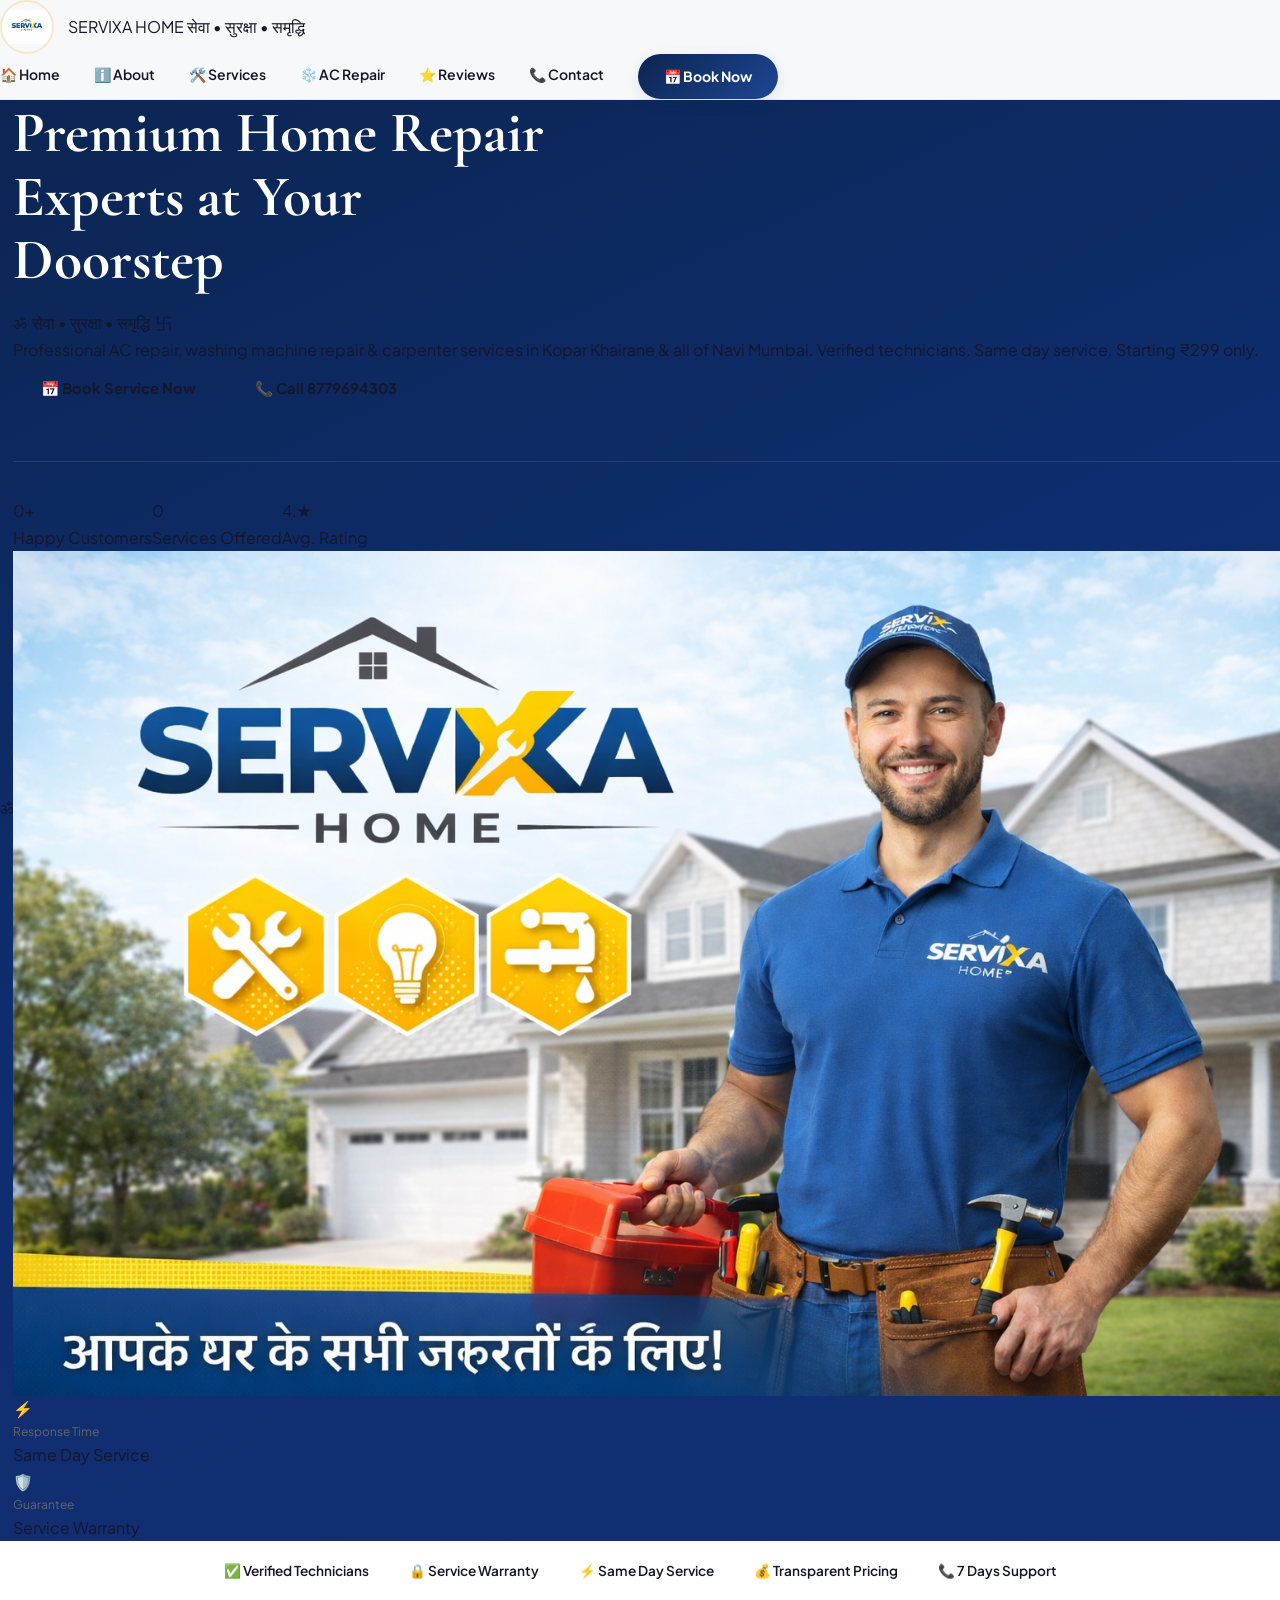
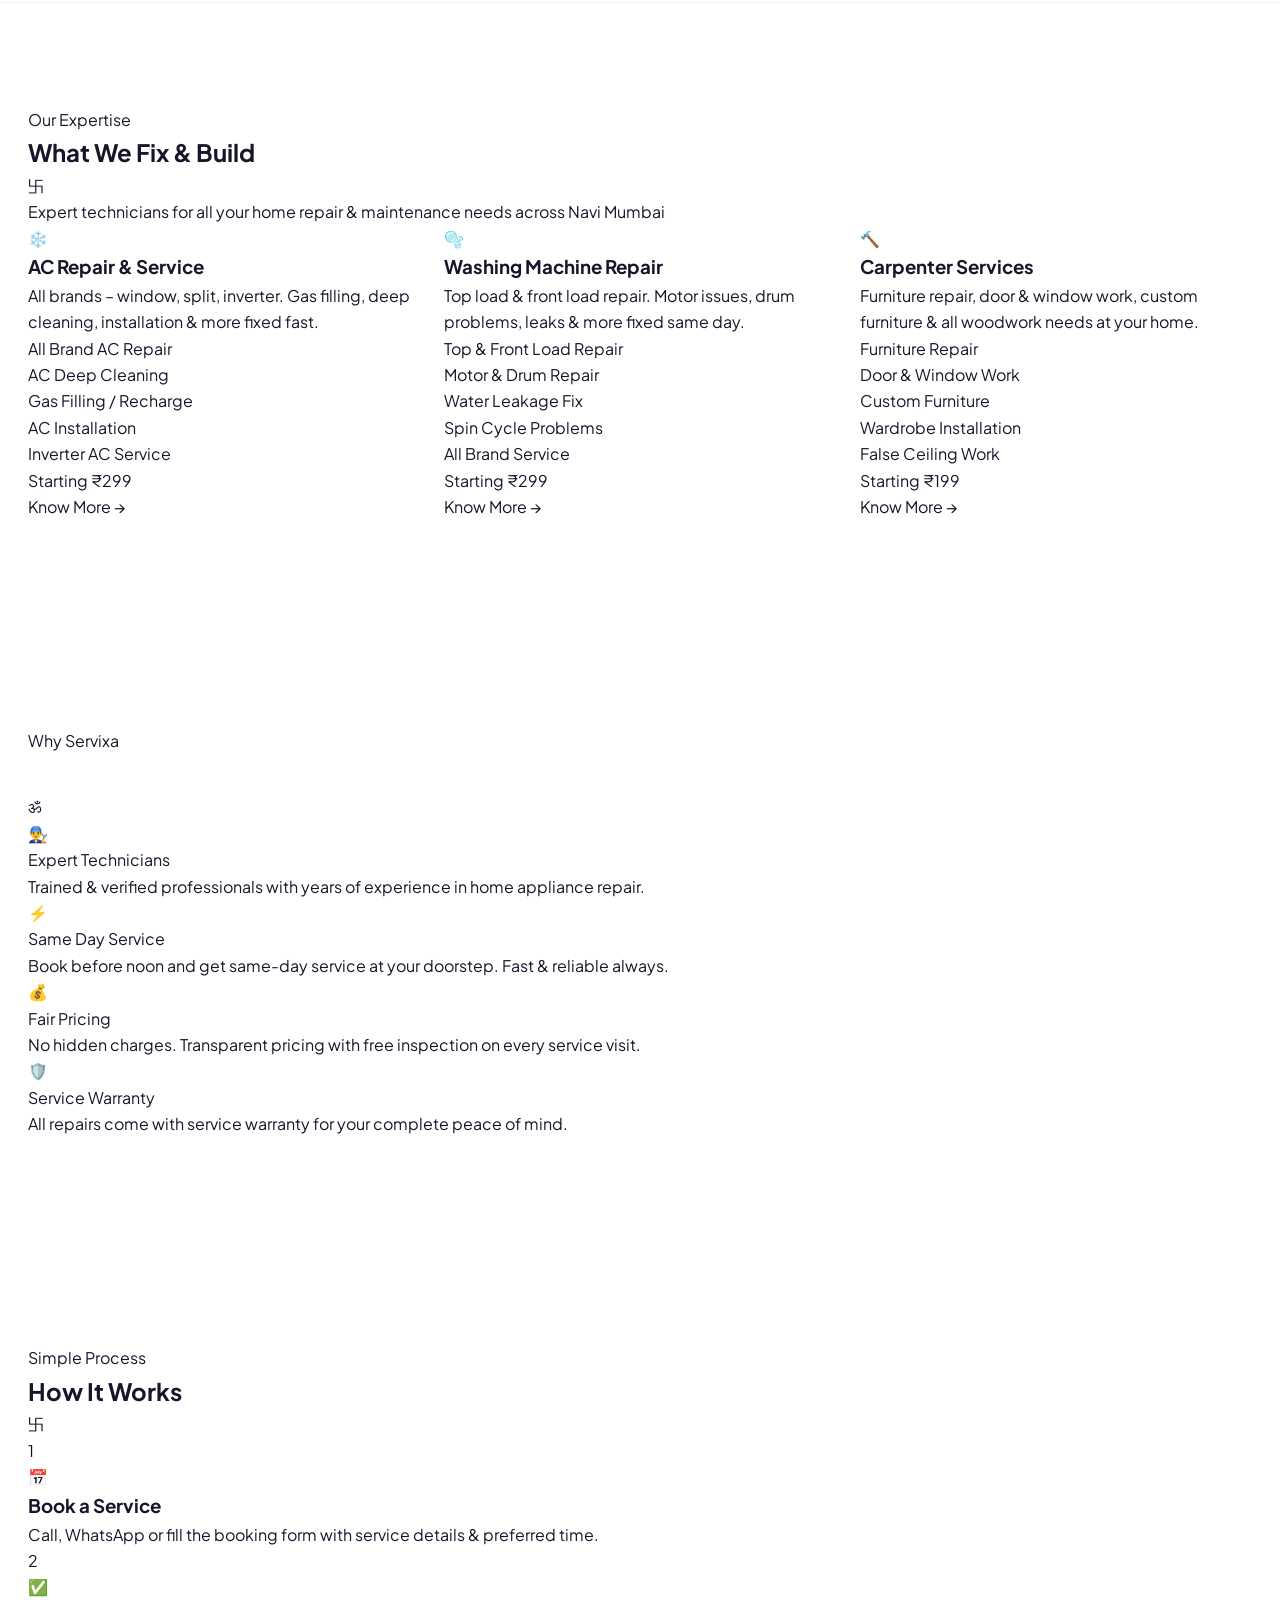
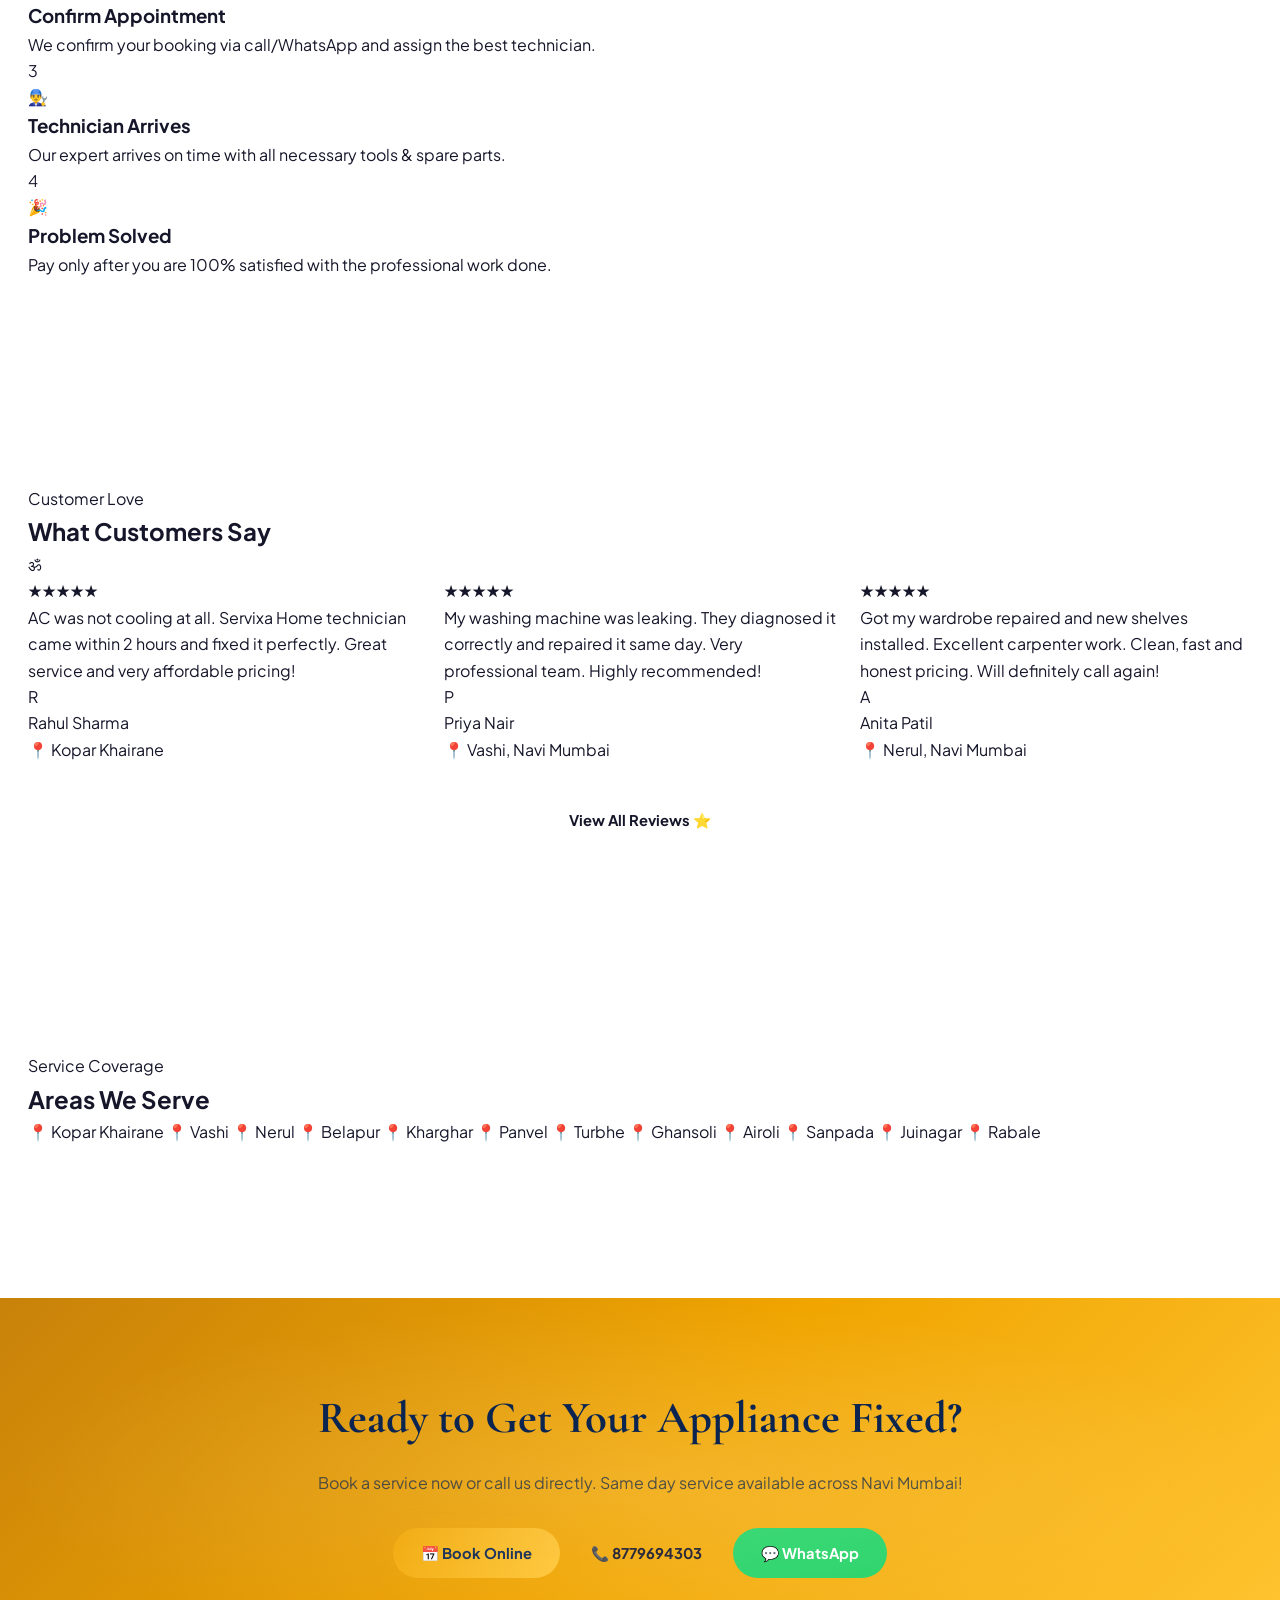
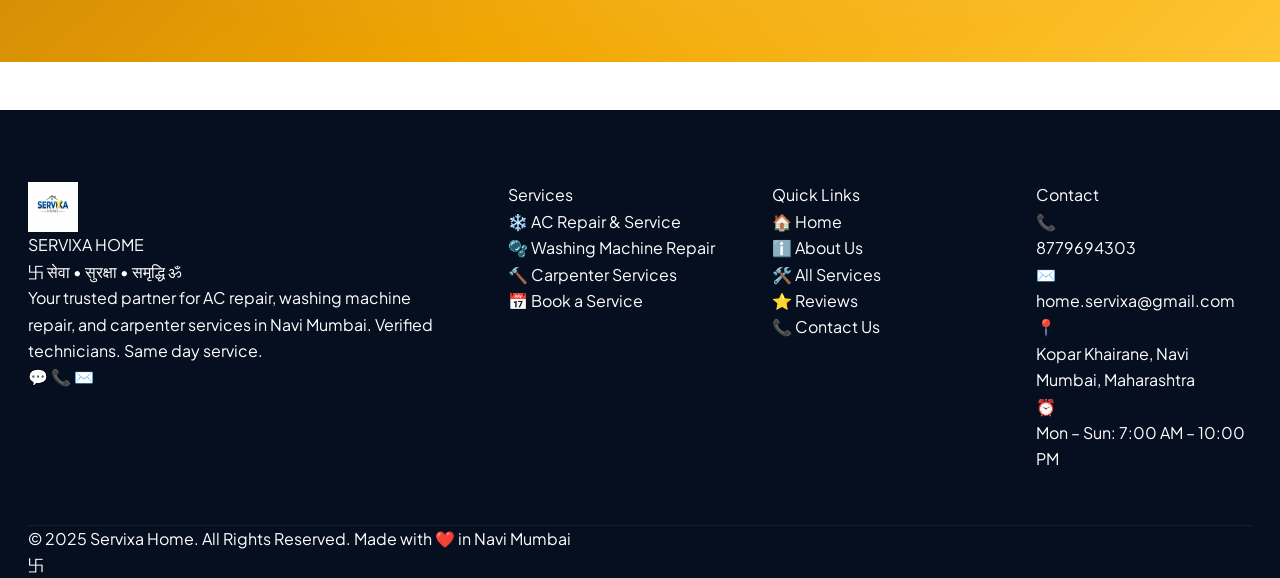
==== commit 8f44638d: "Update index.html" ====
--- a/index.html
+++ b/index.html
@@ -3,530 +3,404 @@
 <head>
   <meta charset="UTF-8" />
   <meta name="viewport" content="width=device-width, initial-scale=1.0" />
-  <title>Servixa Home – AC & Washing Machine Repair in Navi Mumbai</title>
-  <meta name="description" content="Professional AC Repair, Washing Machine Repair & Carpenter Services in Kopar Khairane, Navi Mumbai. Call 8779694303 for same-day service." />
+  <title>Servixa Home – AC Repair, Washing Machine Repair & Carpenter in Navi Mumbai</title>
+  <meta name="description" content="Servixa Home – Navi Mumbai's most trusted home repair service. AC repair, washing machine repair & carpenter services in Kopar Khairane, Vashi, Nerul. Same day service. Call 8779694303." />
+  <meta name="keywords" content="AC repair Navi Mumbai, washing machine repair Kopar Khairane, carpenter service Navi Mumbai, AC service Vashi, home repair Navi Mumbai, AC repair near me, best AC repair Navi Mumbai, washing machine repair Nerul" />
+  <meta name="robots" content="index, follow" />
+  <meta name="author" content="Servixa Home" />
+  <link rel="canonical" href="https://servixahome.online/" />
+  <!-- Open Graph -->
+  <meta property="og:title" content="Servixa Home – AC & Washing Machine Repair Navi Mumbai" />
+  <meta property="og:description" content="Same day AC repair, washing machine repair & carpenter services in Navi Mumbai. Starting ₹299. Call 8779694303." />
+  <meta property="og:url" content="https://servixahome.online/" />
+  <meta property="og:type" content="website" />
+  <meta property="og:image" content="https://servixahome.online/Logo.png" />
+  <!-- Schema.org Local Business -->
+  <script type="application/ld+json">
+  {
+    "@context": "https://schema.org",
+    "@type": "LocalBusiness",
+    "name": "Servixa Home",
+    "description": "AC repair, washing machine repair and carpenter services in Navi Mumbai",
+    "url": "https://servixahome.online",
+    "telephone": "+918779694303",
+    "email": "home.servixa@gmail.com",
+    "image": "https://servixahome.online/Logo.png",
+    "address": {
+      "@type": "PostalAddress",
+      "streetAddress": "Kopar Khairane",
+      "addressLocality": "Navi Mumbai",
+      "addressRegion": "Maharashtra",
+      "postalCode": "400709",
+      "addressCountry": "IN"
+    },
+    "geo": { "@type": "GeoCoordinates", "latitude": 19.1025, "longitude": 73.0087 },
+    "openingHours": "Mo-Su 07:00-22:00",
+    "priceRange": "₹₹",
+    "areaServed": ["Kopar Khairane", "Vashi", "Nerul", "Belapur", "Kharghar", "Panvel", "Turbhe", "Ghansoli", "Airoli"],
+    "hasOfferCatalog": {
+      "@type": "OfferCatalog",
+      "name": "Home Repair Services",
+      "itemListElement": [
+        { "@type": "Offer", "itemOffered": { "@type": "Service", "name": "AC Repair & Service" }, "price": "299", "priceCurrency": "INR" },
+        { "@type": "Offer", "itemOffered": { "@type": "Service", "name": "Washing Machine Repair" }, "price": "299", "priceCurrency": "INR" },
+        { "@type": "Offer", "itemOffered": { "@type": "Service", "name": "Carpenter Services" }, "price": "199", "priceCurrency": "INR" }
+      ]
+    },
+    "aggregateRating": { "@type": "AggregateRating", "ratingValue": "4.9", "reviewCount": "200" }
+  }
+  </script>
   <link rel="stylesheet" href="style.css" />
-  <style>
-    /* ===== HERO ===== */
-    .hero {
-      min-height: 100vh;
-      background: linear-gradient(160deg, var(--primary-dark) 0%, var(--primary) 60%, var(--primary-light) 100%);
-      display: flex;
-      align-items: center;
-      padding: 80px 20px 40px;
-      position: relative;
-      overflow: hidden;
-    }
-
-    .hero::before {
-      content: '';
-      position: absolute;
-      top: -100px; right: -100px;
-      width: 500px; height: 500px;
-      background: radial-gradient(circle, rgba(230,168,23,0.18) 0%, transparent 70%);
-      border-radius: 50%;
-    }
-
-    .hero::after {
-      content: '';
-      position: absolute;
-      bottom: -80px; left: -80px;
-      width: 350px; height: 350px;
-      background: radial-gradient(circle, rgba(255,255,255,0.05) 0%, transparent 70%);
-      border-radius: 50%;
-    }
-
-    .hero-content { position: relative; z-index: 2; }
-
-    .hero-badge {
-      display: inline-flex;
-      align-items: center;
-      gap: 8px;
-      background: rgba(230,168,23,0.2);
-      border: 1px solid rgba(230,168,23,0.4);
-      color: var(--gold-light);
-      padding: 8px 16px;
-      border-radius: 20px;
-      font-size: 12px;
-      font-weight: 600;
-      letter-spacing: 1px;
-      text-transform: uppercase;
-      margin-bottom: 20px;
-    }
-
-    .hero h1 {
-      font-family: 'Rajdhani', sans-serif;
-      font-size: clamp(36px, 9vw, 64px);
-      font-weight: 700;
-      color: var(--white);
-      line-height: 1.1;
-      letter-spacing: 1px;
-      margin-bottom: 16px;
-    }
-
-    .hero h1 .gold { color: var(--gold); }
-
-    .hero-sub {
-      font-family: 'Tiro Devanagari Hindi', serif;
-      font-size: 18px;
-      color: rgba(255,255,255,0.8);
-      margin-bottom: 10px;
-    }
-
-    .hero p {
-      color: rgba(255,255,255,0.8);
-      font-size: 15px;
-      line-height: 1.7;
-      margin-bottom: 28px;
-      max-width: 480px;
-    }
-
-    .hero-btns {
-      display: flex;
-      gap: 12px;
-      flex-wrap: wrap;
-      margin-bottom: 36px;
-    }
-
-    .hero-services {
-      display: flex;
-      gap: 10px;
-      flex-wrap: wrap;
-    }
-
-    .hero-service-chip {
-      display: flex;
-      align-items: center;
-      gap: 6px;
-      background: rgba(255,255,255,0.1);
-      border: 1px solid rgba(255,255,255,0.2);
-      color: rgba(255,255,255,0.85);
-      padding: 8px 14px;
-      border-radius: 20px;
-      font-size: 12px;
-      font-weight: 500;
-      backdrop-filter: blur(10px);
-    }
-
-    /* ===== SERVICE CARDS ===== */
-    .service-card {
-      background: var(--white);
-      border-radius: var(--radius);
-      overflow: hidden;
-      box-shadow: var(--shadow);
-      border: 1px solid rgba(26,58,143,0.06);
-      transition: var(--transition);
-      text-decoration: none;
-      color: inherit;
-      display: block;
-    }
-
-    .service-card:hover { transform: translateY(-6px); box-shadow: var(--shadow-lg); }
-
-    .service-card-img {
-      height: 160px;
-      background: linear-gradient(135deg, var(--primary-dark), var(--primary-light));
-      display: flex;
-      align-items: center;
-      justify-content: center;
-      font-size: 64px;
-      position: relative;
-      overflow: hidden;
-    }
-
-    .service-card-img::after {
-      content: '';
-      position: absolute;
-      bottom: 0; left: 0; right: 0;
-      height: 40px;
-      background: linear-gradient(to top, var(--white), transparent);
-    }
-
-    .service-card-body { padding: 20px; }
-    .service-card-body h3 { font-family: 'Rajdhani', sans-serif; font-size: 20px; font-weight: 700; color: var(--text); margin-bottom: 6px; }
-    .service-card-body p { font-size: 13px; color: var(--text-light); line-height: 1.6; margin-bottom: 14px; }
-
-    .service-card-footer {
-      padding: 14px 20px;
-      background: var(--light-gray);
-      display: flex;
-      align-items: center;
-      justify-content: space-between;
-    }
-
-    .service-card-footer .price { font-size: 13px; color: var(--primary); font-weight: 600; }
-    .service-card-footer .arrow { color: var(--primary); font-size: 18px; }
-
-    /* ===== WHY CHOOSE US ===== */
-    .why-card {
-      text-align: center;
-      padding: 28px 20px;
-      background: var(--white);
-      border-radius: var(--radius);
-      box-shadow: var(--shadow);
-      border-top: 4px solid var(--primary);
-    }
-
-    .why-card:nth-child(2) { border-top-color: var(--gold); }
-    .why-card:nth-child(3) { border-top-color: var(--success); }
-    .why-card:nth-child(4) { border-top-color: #ef4444; }
-
-    .why-icon { font-size: 40px; margin-bottom: 12px; }
-    .why-card h4 { font-family: 'Rajdhani', sans-serif; font-size: 18px; font-weight: 700; color: var(--text); margin-bottom: 6px; }
-    .why-card p { font-size: 13px; color: var(--text-light); line-height: 1.6; }
-
-    /* ===== CTA SECTION ===== */
-    .cta-section {
-      background: linear-gradient(135deg, var(--primary-dark), var(--primary));
-      padding: 60px 20px;
-      text-align: center;
-      position: relative;
-      overflow: hidden;
-    }
-
-    .cta-section::before {
-      content: '';
-      position: absolute;
-      top: -50px; right: -50px;
-      width: 300px; height: 300px;
-      background: radial-gradient(circle, rgba(230,168,23,0.15) 0%, transparent 70%);
-      border-radius: 50%;
-    }
-
-    .cta-section h2 {
-      font-family: 'Rajdhani', sans-serif;
-      font-size: clamp(26px, 5vw, 40px);
-      color: var(--white);
-      font-weight: 700;
-      margin-bottom: 12px;
-      position: relative;
-      z-index: 1;
-    }
-
-    .cta-section p {
-      color: rgba(255,255,255,0.8);
-      margin-bottom: 28px;
-      font-size: 15px;
-      position: relative;
-      z-index: 1;
-    }
-
-    .cta-btns {
-      display: flex;
-      gap: 12px;
-      justify-content: center;
-      flex-wrap: wrap;
-      position: relative;
-      z-index: 1;
-    }
-  </style>
+  <link rel="icon" href="Logo.png" />
 </head>
 <body>
 
-<!-- Page Loader -->
-<div id="page-loader">
-  <div class="loader-logo">SERVI<span>XA</span> HOME</div>
-  <div class="loader-bar"><div class="loader-bar-fill"></div></div>
-</div>
-
-<!-- Top Strip -->
-<div class="contact-strip">
-  <a href="tel:8779694303">📞 8779694303</a>
-  <span>|</span>
-  <a href="mailto:home.servixa@gmail.com">✉️ home.servixa@gmail.com</a>
-  <span>|</span>
-  <span>📍 Kopar Khairane, Navi Mumbai</span>
-</div>
-
-<!-- Navbar -->
-<nav class="navbar">
-  <a href="index.html" class="nav-logo">
-    <img src="Logo.png" alt="Servixa Home" onerror="this.style.display='none'" />
-    <div class="nav-logo-text">
-      <span class="brand">SERVIXA HOME</span>
-      <span class="tagline">Navi Mumbai</span>
+<!-- ── NAVBAR ── -->
+<nav class="navbar" role="navigation" aria-label="Main navigation">
+  <a href="index.html" class="nav-brand" aria-label="Servixa Home">
+    <img src="Logo.png" alt="Servixa Home Logo" class="nav-logo" width="44" height="44" />
+    <div class="nav-brand-text">
+      <span class="nav-brand-name">SERVIXA HOME</span>
+      <span class="nav-brand-tagline">सेवा • सुरक्षा • समृद्धि</span>
     </div>
   </a>
-  <div class="nav-menu" id="navMenu">
+  <div class="nav-links" role="menubar">
+    <a href="index.html" role="menuitem">🏠 Home</a>
+    <a href="about.html" role="menuitem">ℹ️ About</a>
+    <a href="services.html" role="menuitem">🛠️ Services</a>
+    <a href="ac-repair.html" role="menuitem">❄️ AC Repair</a>
+    <a href="reviews.html" role="menuitem">⭐ Reviews</a>
+    <a href="contact.html" role="menuitem">📞 Contact</a>
+    <a href="booking.html" class="nav-cta" role="menuitem">📅 Book Now</a>
+  </div>
+  <div class="hamburger" role="button" aria-label="Menu" tabindex="0">
     <span></span><span></span><span></span>
   </div>
-  <div class="nav-links" id="navLinks">
-    <a href="index.html" class="active"><span class="nav-icon">🏠</span> Home</a>
-    <a href="about.html"><span class="nav-icon">ℹ️</span> About</a>
-    <a href="services.html"><span class="nav-icon">🛠️</span> Services</a>
-    <a href="reviews.html"><span class="nav-icon">⭐</span> Reviews</a>
-    <a href="contact.html"><span class="nav-icon">📞</span> Contact</a>
-    <a href="booking.html" class="nav-cta"><span class="nav-icon">📅</span> Book Now</a>
-  </div>
 </nav>
 
-<!-- Hero -->
-<section class="hero">
+<!-- ── HERO ── -->
+<section class="hero" aria-label="Hero section">
+  <div class="hero-bg-pattern">
+    <div class="hero-circle"></div>
+    <div class="hero-circle"></div>
+    <div class="hero-circle"></div>
+  </div>
+  <div class="hero-sacred-bg" aria-hidden="true">ॐ</div>
+
   <div class="hero-content">
-    <div class="hero-badge">⚡ Same Day Service Available</div>
-    <h1>Navi Mumbai's<br/>Most Trusted<br/><span class="gold">Home Repair</span><br/>Experts</h1>
-    <p class="hero-sub">सेवा • सुरक्षा • समृद्धि</p>
-    <p>Professional AC repair, washing machine repair & carpenter services at your doorstep. Serving Kopar Khairane & all of Navi Mumbai.</p>
-    <div class="hero-btns">
-      <a href="booking.html" class="btn btn-gold btn-lg">📅 Book Service</a>
-      <a href="tel:8779694303" class="btn btn-white btn-lg">📞 Call Now</a>
-    </div>
-    <div class="hero-services">
-      <div class="hero-service-chip">❄️ AC Repair</div>
-      <div class="hero-service-chip">🫧 Washing Machine</div>
-      <div class="hero-service-chip">🔨 Carpenter</div>
-    </div>
-  </div>
-</section>
-
-<!-- Stats -->
-<div class="stats-strip">
-  <div class="stat-item">
-    <div class="stat-num" data-target="500" data-suffix="+">0+</div>
-    <div class="stat-label">Happy Customers</div>
-  </div>
-  <div class="stat-item">
-    <div class="stat-num" data-target="3" data-suffix="">0</div>
-    <div class="stat-label">Services Offered</div>
-  </div>
-  <div class="stat-item">
-    <div class="stat-num" data-target="5" data-suffix="★">0★</div>
-    <div class="stat-label">Average Rating</div>
-  </div>
-  <div class="stat-item">
-    <div class="stat-num" data-target="24" data-suffix="/7">0/7</div>
-    <div class="stat-label">Support Available</div>
-  </div>
-</div>
-
-<!-- Trust Bar -->
-<div class="trust-bar">
-  <div class="trust-item"><span class="icon">✅</span> Verified Technicians</div>
-  <div class="trust-item"><span class="icon">🔒</span> Service Warranty</div>
-  <div class="trust-item"><span class="icon">⚡</span> Same Day Service</div>
-  <div class="trust-item"><span class="icon">💰</span> Transparent Pricing</div>
-</div>
-
-<!-- Services Section -->
-<section class="section">
-  <div class="container">
-    <div class="section-header fade-in">
-      <span class="section-badge">Our Services</span>
-      <h2 class="section-title">What We <span>Fix & Build</span></h2>
-      <div class="divider"></div>
-      <p class="section-subtitle">Expert technicians for all your home repair & maintenance needs</p>
-    </div>
-    <div class="grid-3">
-      <a href="ac-repair.html" class="service-card fade-in">
-        <div class="service-card-img" style="background: linear-gradient(135deg,#1a3a8f,#2550c0)">❄️</div>
-        <div class="service-card-body">
-          <h3>AC Repair & Service</h3>
-          <p>All brands – window, split, inverter. Gas filling, deep cleaning, installation & more.</p>
-          <ul class="feature-list">
-            <li>All Brand AC Repair</li>
-            <li>AC Deep Cleaning</li>
-            <li>Gas Filling / Recharge</li>
-          </ul>
-        </div>
-        <div class="service-card-footer">
-          <span class="price">Starting ₹299</span>
-          <span class="arrow">→</span>
-        </div>
-      </a>
-      <a href="washing-machine.html" class="service-card fade-in">
-        <div class="service-card-img" style="background: linear-gradient(135deg,#0f2460,#1a3a8f)">🫧</div>
-        <div class="service-card-body">
-          <h3>Washing Machine Repair</h3>
-          <p>Top load & front load repair. Motor issues, drum problems, leaks & more fixed fast.</p>
-          <ul class="feature-list">
-            <li>Top & Front Load</li>
-            <li>Motor & Drum Repair</li>
-            <li>Water Leakage Fix</li>
-          </ul>
-        </div>
-        <div class="service-card-footer">
-          <span class="price">Starting ₹299</span>
-          <span class="arrow">→</span>
-        </div>
-      </a>
-      <a href="carpenter.html" class="service-card fade-in">
-        <div class="service-card-img" style="background: linear-gradient(135deg,#c48a0a,#e6a817)">🔨</div>
-        <div class="service-card-body">
-          <h3>Carpenter Services</h3>
-          <p>Furniture repair, door & window work, custom furniture & all woodwork needs.</p>
-          <ul class="feature-list">
-            <li>Furniture Repair</li>
-            <li>Door & Window Work</li>
-            <li>Custom Furniture</li>
-          </ul>
-        </div>
-        <div class="service-card-footer">
-          <span class="price">Starting ₹199</span>
-          <span class="arrow">→</span>
-        </div>
-      </a>
-    </div>
-    <div style="text-align:center;margin-top:30px" class="fade-in">
-      <a href="services.html" class="btn btn-outline">View All Services →</a>
-    </div>
-  </div>
-</section>
-
-<!-- Why Choose Us -->
-<section class="section section-alt">
-  <div class="container">
-    <div class="section-header fade-in">
-      <span class="section-badge">Why Servixa</span>
-      <h2 class="section-title">Why Choose <span>Us?</span></h2>
-      <div class="divider"></div>
-    </div>
-    <div class="grid-2 grid-4" style="display:grid;grid-template-columns:repeat(2,1fr);gap:16px">
-      <div class="why-card fade-in">
+    <div class="hero-text">
+      <div class="hero-badge">
+        <span class="sacred-symbol">卐</span> Navi Mumbai's Most Trusted
+      </div>
+      <h1 class="hero-title">
+        Premium <span class="highlight">Home Repair</span><br/>Experts at Your<br/>Doorstep
+      </h1>
+      <p class="hero-tagline-hindi">
+        <span class="sacred-symbol om-symbol">ॐ</span> &nbsp;सेवा • सुरक्षा • समृद्धि&nbsp; <span class="sacred-symbol">卐</span>
+      </p>
+      <p class="hero-desc">
+        Professional AC repair, washing machine repair &amp; carpenter services in Kopar Khairane &amp; all of Navi Mumbai. Verified technicians. Same day service. Starting ₹299 only.
+      </p>
+      <div class="hero-actions">
+        <a href="booking.html" class="btn btn-primary">📅 Book Service Now</a>
+        <a href="tel:8779694303" class="btn btn-outline">📞 Call 8779694303</a>
+      </div>
+      <div class="hero-stats">
+        <div class="stat-item">
+          <div class="stat-number" data-target="500" data-suffix="+">0+</div>
+          <div class="stat-label">Happy Customers</div>
+        </div>
+        <div class="stat-item">
+          <div class="stat-number" data-target="3">0</div>
+          <div class="stat-label">Services Offered</div>
+        </div>
+        <div class="stat-item">
+          <div class="stat-number" data-prefix="4." data-target="9" data-suffix="★">4.★</div>
+          <div class="stat-label">Avg. Rating</div>
+        </div>
+      </div>
+    </div>
+
+    <div class="hero-visual" aria-hidden="true">
+      <div class="hero-img-wrap">
+        <img src="Hero.png" alt="Servixa Home Technician" loading="eager" />
+        <div class="hero-img-overlay"></div>
+      </div>
+      <div class="hero-float-card card1">
+        <span class="card-icon">⚡</span>
+        <div>
+          <div style="font-size:0.75rem;color:#666;">Response Time</div>
+          <div>Same Day Service</div>
+        </div>
+      </div>
+      <div class="hero-float-card card2">
+        <span class="card-icon">🛡️</span>
+        <div>
+          <div style="font-size:0.75rem;color:#666;">Guarantee</div>
+          <div>Service Warranty</div>
+        </div>
+      </div>
+    </div>
+  </div>
+</section>
+
+<!-- ── TRUST STRIP ── -->
+<section style="background:var(--white); padding:1.2rem 2rem; border-bottom:1px solid rgba(0,0,0,0.06);">
+  <div style="max-width:1200px;margin:0 auto;display:flex;align-items:center;justify-content:center;gap:2.5rem;flex-wrap:wrap;">
+    <div style="display:flex;align-items:center;gap:8px;font-size:0.85rem;font-weight:600;color:var(--text-mid);">✅ Verified Technicians</div>
+    <div style="display:flex;align-items:center;gap:8px;font-size:0.85rem;font-weight:600;color:var(--text-mid);">🔒 Service Warranty</div>
+    <div style="display:flex;align-items:center;gap:8px;font-size:0.85rem;font-weight:600;color:var(--text-mid);">⚡ Same Day Service</div>
+    <div style="display:flex;align-items:center;gap:8px;font-size:0.85rem;font-weight:600;color:var(--text-mid);">💰 Transparent Pricing</div>
+    <div style="display:flex;align-items:center;gap:8px;font-size:0.85rem;font-weight:600;color:var(--text-mid);">📞 7 Days Support</div>
+  </div>
+</section>
+
+<!-- ── SERVICES ── -->
+<section class="section" id="services">
+  <div class="section-inner">
+    <div class="section-header reveal">
+      <div class="section-eyebrow">Our Expertise</div>
+      <h2 class="section-title">What We <span class="accent">Fix & Build</span></h2>
+      <div class="sacred-divider"><span class="sacred-symbol">卐</span></div>
+      <p class="section-subtitle">Expert technicians for all your home repair & maintenance needs across Navi Mumbai</p>
+    </div>
+
+    <div class="services-grid">
+      <!-- AC -->
+      <article class="service-card reveal" data-delay="0">
+        <div class="service-card-icon">❄️</div>
+        <h3 class="service-card-title">AC Repair & Service</h3>
+        <p class="service-card-desc">All brands – window, split, inverter. Gas filling, deep cleaning, installation & more fixed fast.</p>
+        <ul class="service-card-list">
+          <li>All Brand AC Repair</li>
+          <li>AC Deep Cleaning</li>
+          <li>Gas Filling / Recharge</li>
+          <li>AC Installation</li>
+          <li>Inverter AC Service</li>
+        </ul>
+        <div class="service-price">Starting ₹299</div>
+        <a href="ac-repair.html" class="service-link">Know More →</a>
+      </article>
+
+      <!-- Washing Machine -->
+      <article class="service-card reveal" data-delay="120">
+        <div class="service-card-icon">🫧</div>
+        <h3 class="service-card-title">Washing Machine Repair</h3>
+        <p class="service-card-desc">Top load & front load repair. Motor issues, drum problems, leaks & more fixed same day.</p>
+        <ul class="service-card-list">
+          <li>Top & Front Load Repair</li>
+          <li>Motor & Drum Repair</li>
+          <li>Water Leakage Fix</li>
+          <li>Spin Cycle Problems</li>
+          <li>All Brand Service</li>
+        </ul>
+        <div class="service-price">Starting ₹299</div>
+        <a href="washing-machine.html" class="service-link">Know More →</a>
+      </article>
+
+      <!-- Carpenter -->
+      <article class="service-card reveal" data-delay="240">
+        <div class="service-card-icon">🔨</div>
+        <h3 class="service-card-title">Carpenter Services</h3>
+        <p class="service-card-desc">Furniture repair, door & window work, custom furniture & all woodwork needs at your home.</p>
+        <ul class="service-card-list">
+          <li>Furniture Repair</li>
+          <li>Door & Window Work</li>
+          <li>Custom Furniture</li>
+          <li>Wardrobe Installation</li>
+          <li>False Ceiling Work</li>
+        </ul>
+        <div class="service-price">Starting ₹199</div>
+        <a href="carpenter.html" class="service-link">Know More →</a>
+      </article>
+    </div>
+  </div>
+</section>
+
+<!-- ── WHY CHOOSE US ── -->
+<section class="section why-section" id="why">
+  <div class="section-inner">
+    <div class="section-header reveal">
+      <div class="section-eyebrow" style="color:var(--gold-light);">Why Servixa</div>
+      <h2 class="section-title" style="color:var(--white);">Why Choose <span style="color:var(--gold-light);">Us?</span></h2>
+      <div class="sacred-divider"><span class="sacred-symbol">ॐ</span></div>
+    </div>
+    <div class="why-grid">
+      <div class="why-card reveal" data-delay="0">
         <div class="why-icon">👨‍🔧</div>
-        <h4>Expert Technicians</h4>
-        <p>Trained & verified professionals with years of experience in home appliance repair.</p>
-      </div>
-      <div class="why-card fade-in">
+        <div class="why-title">Expert Technicians</div>
+        <p class="why-desc">Trained & verified professionals with years of experience in home appliance repair.</p>
+      </div>
+      <div class="why-card reveal" data-delay="100">
         <div class="why-icon">⚡</div>
-        <h4>Same Day Service</h4>
-        <p>Book before noon and get same-day service at your doorstep. Fast & reliable.</p>
-      </div>
-      <div class="why-card fade-in">
+        <div class="why-title">Same Day Service</div>
+        <p class="why-desc">Book before noon and get same-day service at your doorstep. Fast & reliable always.</p>
+      </div>
+      <div class="why-card reveal" data-delay="200">
         <div class="why-icon">💰</div>
-        <h4>Fair Pricing</h4>
-        <p>No hidden charges. Transparent pricing with free inspection on every visit.</p>
-      </div>
-      <div class="why-card fade-in">
+        <div class="why-title">Fair Pricing</div>
+        <p class="why-desc">No hidden charges. Transparent pricing with free inspection on every service visit.</p>
+      </div>
+      <div class="why-card reveal" data-delay="300">
         <div class="why-icon">🛡️</div>
-        <h4>Service Warranty</h4>
-        <p>All repairs come with a service warranty for your peace of mind.</p>
-      </div>
-    </div>
-  </div>
-</section>
-
-<!-- How It Works -->
-<section class="section">
-  <div class="container">
-    <div class="section-header fade-in">
-      <span class="section-badge">Process</span>
-      <h2 class="section-title">How It <span>Works</span></h2>
-      <div class="divider"></div>
-    </div>
-    <div class="process-steps">
-      <div class="process-step fade-in">
-        <div class="step-num">1</div>
-        <div class="step-content">
-          <h4>📅 Book a Service</h4>
-          <p>Call us, WhatsApp, or fill the online booking form with your service details & preferred time.</p>
-        </div>
-      </div>
-      <div class="process-step fade-in">
-        <div class="step-num">2</div>
-        <div class="step-content">
-          <h4>✅ Confirm Appointment</h4>
-          <p>We confirm your booking via call/WhatsApp and assign the best technician near you.</p>
-        </div>
-      </div>
-      <div class="process-step fade-in">
-        <div class="step-num">3</div>
-        <div class="step-content">
-          <h4>👨‍🔧 Technician Arrives</h4>
-          <p>Our expert technician arrives on time with all necessary tools & spare parts.</p>
-        </div>
-      </div>
-      <div class="process-step fade-in">
-        <div class="step-num">4</div>
-        <div class="step-content">
-          <h4>🎉 Problem Solved</h4>
-          <p>Service is done professionally. Pay only after you're 100% satisfied with the work.</p>
-        </div>
-      </div>
-    </div>
-  </div>
-</section>
-
-<!-- Reviews Preview -->
-<section class="section section-alt">
-  <div class="container">
-    <div class="section-header fade-in">
-      <span class="section-badge">Reviews</span>
-      <h2 class="section-title">What Customers <span>Say</span></h2>
-      <div class="divider"></div>
-    </div>
-    <div class="grid-3">
-      <div class="testimonial-card fade-in">
-        <div class="testimonial-stars">★★★★★</div>
-        <p class="testimonial-text">AC was not cooling at all. Servixa Home technician came within 2 hours and fixed it perfectly. Great service and very affordable!</p>
-        <div class="testimonial-author">
-          <div class="testimonial-avatar">R</div>
+        <div class="why-title">Service Warranty</div>
+        <p class="why-desc">All repairs come with service warranty for your complete peace of mind.</p>
+      </div>
+    </div>
+  </div>
+</section>
+
+<!-- ── HOW IT WORKS ── -->
+<section class="section" id="process">
+  <div class="section-inner">
+    <div class="section-header reveal">
+      <div class="section-eyebrow">Simple Process</div>
+      <h2 class="section-title">How It <span class="accent">Works</span></h2>
+      <div class="sacred-divider"><span class="sacred-symbol">卐</span></div>
+    </div>
+    <div class="process-grid">
+      <div class="process-step reveal" data-delay="0">
+        <div class="step-number">1</div>
+        <div class="step-icon">📅</div>
+        <h3 class="step-title">Book a Service</h3>
+        <p class="step-desc">Call, WhatsApp or fill the booking form with service details & preferred time.</p>
+      </div>
+      <div class="process-step reveal" data-delay="150">
+        <div class="step-number">2</div>
+        <div class="step-icon">✅</div>
+        <h3 class="step-title">Confirm Appointment</h3>
+        <p class="step-desc">We confirm your booking via call/WhatsApp and assign the best technician.</p>
+      </div>
+      <div class="process-step reveal" data-delay="300">
+        <div class="step-number">3</div>
+        <div class="step-icon">👨‍🔧</div>
+        <h3 class="step-title">Technician Arrives</h3>
+        <p class="step-desc">Our expert arrives on time with all necessary tools & spare parts.</p>
+      </div>
+      <div class="process-step reveal" data-delay="450">
+        <div class="step-number">4</div>
+        <div class="step-icon">🎉</div>
+        <h3 class="step-title">Problem Solved</h3>
+        <p class="step-desc">Pay only after you are 100% satisfied with the professional work done.</p>
+      </div>
+    </div>
+  </div>
+</section>
+
+<!-- ── REVIEWS ── -->
+<section class="section" style="background:var(--gray-100);" id="reviews">
+  <div class="section-inner">
+    <div class="section-header reveal">
+      <div class="section-eyebrow">Customer Love</div>
+      <h2 class="section-title">What Customers <span class="accent">Say</span></h2>
+      <div class="sacred-divider"><span class="sacred-symbol">ॐ</span></div>
+    </div>
+    <div class="reviews-grid">
+      <div class="review-card reveal" data-delay="0">
+        <div class="review-stars">★★★★★</div>
+        <p class="review-text">AC was not cooling at all. Servixa Home technician came within 2 hours and fixed it perfectly. Great service and very affordable pricing!</p>
+        <div class="reviewer">
+          <div class="reviewer-avatar">R</div>
           <div>
-            <div class="testimonial-name">Rahul Sharma</div>
-            <div class="testimonial-location">📍 Kopar Khairane</div>
+            <div class="reviewer-name">Rahul Sharma</div>
+            <div class="reviewer-loc">📍 Kopar Khairane</div>
           </div>
         </div>
       </div>
-      <div class="testimonial-card fade-in">
-        <div class="testimonial-stars">★★★★★</div>
-        <p class="testimonial-text">My washing machine was leaking. They diagnosed it correctly and repaired it same day. Very professional team. Highly recommended!</p>
-        <div class="testimonial-author">
-          <div class="testimonial-avatar">P</div>
+      <div class="review-card reveal" data-delay="100">
+        <div class="review-stars">★★★★★</div>
+        <p class="review-text">My washing machine was leaking. They diagnosed it correctly and repaired it same day. Very professional team. Highly recommended!</p>
+        <div class="reviewer">
+          <div class="reviewer-avatar">P</div>
           <div>
-            <div class="testimonial-name">Priya Nair</div>
-            <div class="testimonial-location">📍 Vashi, Navi Mumbai</div>
+            <div class="reviewer-name">Priya Nair</div>
+            <div class="reviewer-loc">📍 Vashi, Navi Mumbai</div>
           </div>
         </div>
       </div>
-      <div class="testimonial-card fade-in">
-        <div class="testimonial-stars">★★★★★</div>
-        <p class="testimonial-text">Got my wardrobe repaired and new shelves installed. Excellent carpenter work. Clean, fast and honest pricing. Will call again!</p>
-        <div class="testimonial-author">
-          <div class="testimonial-avatar">A</div>
+      <div class="review-card reveal" data-delay="200">
+        <div class="review-stars">★★★★★</div>
+        <p class="review-text">Got my wardrobe repaired and new shelves installed. Excellent carpenter work. Clean, fast and honest pricing. Will definitely call again!</p>
+        <div class="reviewer">
+          <div class="reviewer-avatar">A</div>
           <div>
-            <div class="testimonial-name">Anita Patil</div>
-            <div class="testimonial-location">📍 Nerul, Navi Mumbai</div>
+            <div class="reviewer-name">Anita Patil</div>
+            <div class="reviewer-loc">📍 Nerul, Navi Mumbai</div>
           </div>
         </div>
       </div>
     </div>
-    <div style="text-align:center;margin-top:28px" class="fade-in">
-      <a href="reviews.html" class="btn btn-outline">Read All Reviews →</a>
-    </div>
-  </div>
-</section>
-
-<!-- CTA -->
-<section class="cta-section">
-  <h2>Ready to Get Your Appliance Fixed?</h2>
-  <p>Book a service now or call us directly. Same day service available!</p>
-  <div class="cta-btns">
-    <a href="booking.html" class="btn btn-gold btn-lg">📅 Book Online</a>
-    <a href="tel:8779694303" class="btn btn-white btn-lg">📞 8779694303</a>
-    <a href="https://wa.me/918779694303?text=Hi! I need a home service." target="_blank" class="btn btn-lg" style="background:#25D366;color:#fff;">💬 WhatsApp</a>
-  </div>
-</section>
-
-<!-- Footer -->
+    <div style="text-align:center;margin-top:2rem;">
+      <a href="reviews.html" class="btn btn-primary">View All Reviews ⭐</a>
+    </div>
+  </div>
+</section>
+
+<!-- ── AREAS ── -->
+<section class="section" id="areas">
+  <div class="section-inner">
+    <div class="section-header reveal">
+      <div class="section-eyebrow">Service Coverage</div>
+      <h2 class="section-title">Areas We <span class="accent">Serve</span></h2>
+    </div>
+    <div class="area-badges reveal">
+      <span class="area-badge">📍 Kopar Khairane</span>
+      <span class="area-badge">📍 Vashi</span>
+      <span class="area-badge">📍 Nerul</span>
+      <span class="area-badge">📍 Belapur</span>
+      <span class="area-badge">📍 Kharghar</span>
+      <span class="area-badge">📍 Panvel</span>
+      <span class="area-badge">📍 Turbhe</span>
+      <span class="area-badge">📍 Ghansoli</span>
+      <span class="area-badge">📍 Airoli</span>
+      <span class="area-badge">📍 Sanpada</span>
+      <span class="area-badge">📍 Juinagar</span>
+      <span class="area-badge">📍 Rabale</span>
+    </div>
+  </div>
+</section>
+
+<!-- ── CTA ── -->
+<section style="padding:3rem 0;">
+  <div class="cta-banner reveal">
+    <h2 class="cta-banner-title">Ready to Get Your Appliance Fixed?</h2>
+    <p class="cta-banner-desc">Book a service now or call us directly. Same day service available across Navi Mumbai!</p>
+    <div class="cta-actions">
+      <a href="booking.html" class="btn btn-gold">📅 Book Online</a>
+      <a href="tel:8779694303" class="btn btn-outline" style="border-color:rgba(255,255,255,0.4);">📞 8779694303</a>
+      <a href="https://wa.me/918779694303?text=Hi! I need a home service." class="btn" style="background:#25D366;color:white;">💬 WhatsApp</a>
+    </div>
+  </div>
+</section>
+
+<!-- ── FOOTER ── -->
 <footer>
-  <div class="container footer-grid">
-    <div class="footer-brand">
-      <img src="Logo.png" alt="Servixa Home" onerror="this.style.display='none'" />
-      <h3>SERVIXA HOME</h3>
-      <p class="hindi-tagline">सेवा • सुरक्षा • समृद्धि</p>
-      <p>Your trusted partner for AC repair, washing machine repair, and carpenter services in Navi Mumbai.</p>
-    </div>
-    <div class="footer-col">
-      <h4>Services</h4>
-      <ul>
+  <div class="footer-grid">
+    <div>
+      <img src="Logo.png" alt="Servixa Home" class="footer-brand-logo" width="50" height="50" loading="lazy" />
+      <div class="footer-brand-name">SERVIXA HOME</div>
+      <div class="footer-tagline">
+        <span class="sacred-symbol">卐</span> सेवा • सुरक्षा • समृद्धि <span class="sacred-symbol">ॐ</span>
+      </div>
+      <p class="footer-desc">Your trusted partner for AC repair, washing machine repair, and carpenter services in Navi Mumbai. Verified technicians. Same day service.</p>
+      <div class="footer-social">
+        <a href="https://wa.me/918779694303" class="social-btn" aria-label="WhatsApp">💬</a>
+        <a href="tel:8779694303" class="social-btn" aria-label="Call">📞</a>
+        <a href="mailto:home.servixa@gmail.com" class="social-btn" aria-label="Email">✉️</a>
+      </div>
+    </div>
+    <div>
+      <div class="footer-heading">Services</div>
+      <ul class="footer-links">
         <li><a href="ac-repair.html">❄️ AC Repair & Service</a></li>
         <li><a href="washing-machine.html">🫧 Washing Machine Repair</a></li>
         <li><a href="carpenter.html">🔨 Carpenter Services</a></li>
         <li><a href="booking.html">📅 Book a Service</a></li>
       </ul>
     </div>
-    <div class="footer-col">
-      <h4>Quick Links</h4>
-      <ul>
+    <div>
+      <div class="footer-heading">Quick Links</div>
+      <ul class="footer-links">
         <li><a href="index.html">🏠 Home</a></li>
         <li><a href="about.html">ℹ️ About Us</a></li>
         <li><a href="services.html">🛠️ All Services</a></li>
@@ -534,37 +408,28 @@
         <li><a href="contact.html">📞 Contact Us</a></li>
       </ul>
     </div>
-    <div class="footer-col">
-      <h4>Contact</h4>
+    <div>
+      <div class="footer-heading">Contact</div>
       <div class="footer-contact-item">
         <span class="icon">📞</span>
-        <div><a href="tel:8779694303">8779694303</a></div>
+        <div class="text"><a href="tel:8779694303">8779694303</a></div>
       </div>
       <div class="footer-contact-item">
         <span class="icon">✉️</span>
-        <div><a href="mailto:home.servixa@gmail.com">home.servixa@gmail.com</a></div>
+        <div class="text"><a href="mailto:home.servixa@gmail.com">home.servixa@gmail.com</a></div>
       </div>
       <div class="footer-contact-item">
         <span class="icon">📍</span>
-        <div>Kopar Khairane, Navi Mumbai, Maharashtra</div>
+        <div class="text">Kopar Khairane, Navi Mumbai, Maharashtra</div>
       </div>
       <div class="footer-contact-item">
-        <span class="icon">🌐</span>
-        <div><a href="https://servixahome.online" target="_blank">servixahome.online</a></div>
-      </div>
-    </div>
-  </div>
-  <div class="container footer-bottom">
-    <span>© 2025 Servixa Home. All Rights Reserved.</span>
-    <span>Made with ❤️ in Navi Mumbai</span>
-  </div>
-</footer>
-
-<!-- Floating Buttons -->
-<a href="https://wa.me/918779694303?text=Hi! I need a home service." target="_blank" class="whatsapp-float">💬</a>
-<a href="tel:8779694303" class="call-float">📞</a>
-<div class="back-top back-top">↑</div>
-
-<script src="script.js"></script>
-</body>
-      </html>
+        <span class="icon">⏰</span>
+        <div class="text">Mon – Sun: 7:00 AM – 10:00 PM</div>
+      </div>
+    </div>
+  </div>
+  <div class="footer-bottom">
+    <div class="footer-bottom-text">© 2025 Servixa Home. All Rights Reserved. Made with ❤️ in Navi Mumbai</div>
+    <div class="footer-symbols">
+      <span class="sacred-symbol">卐</span>
+      <span class="sacred-symbol om-symb
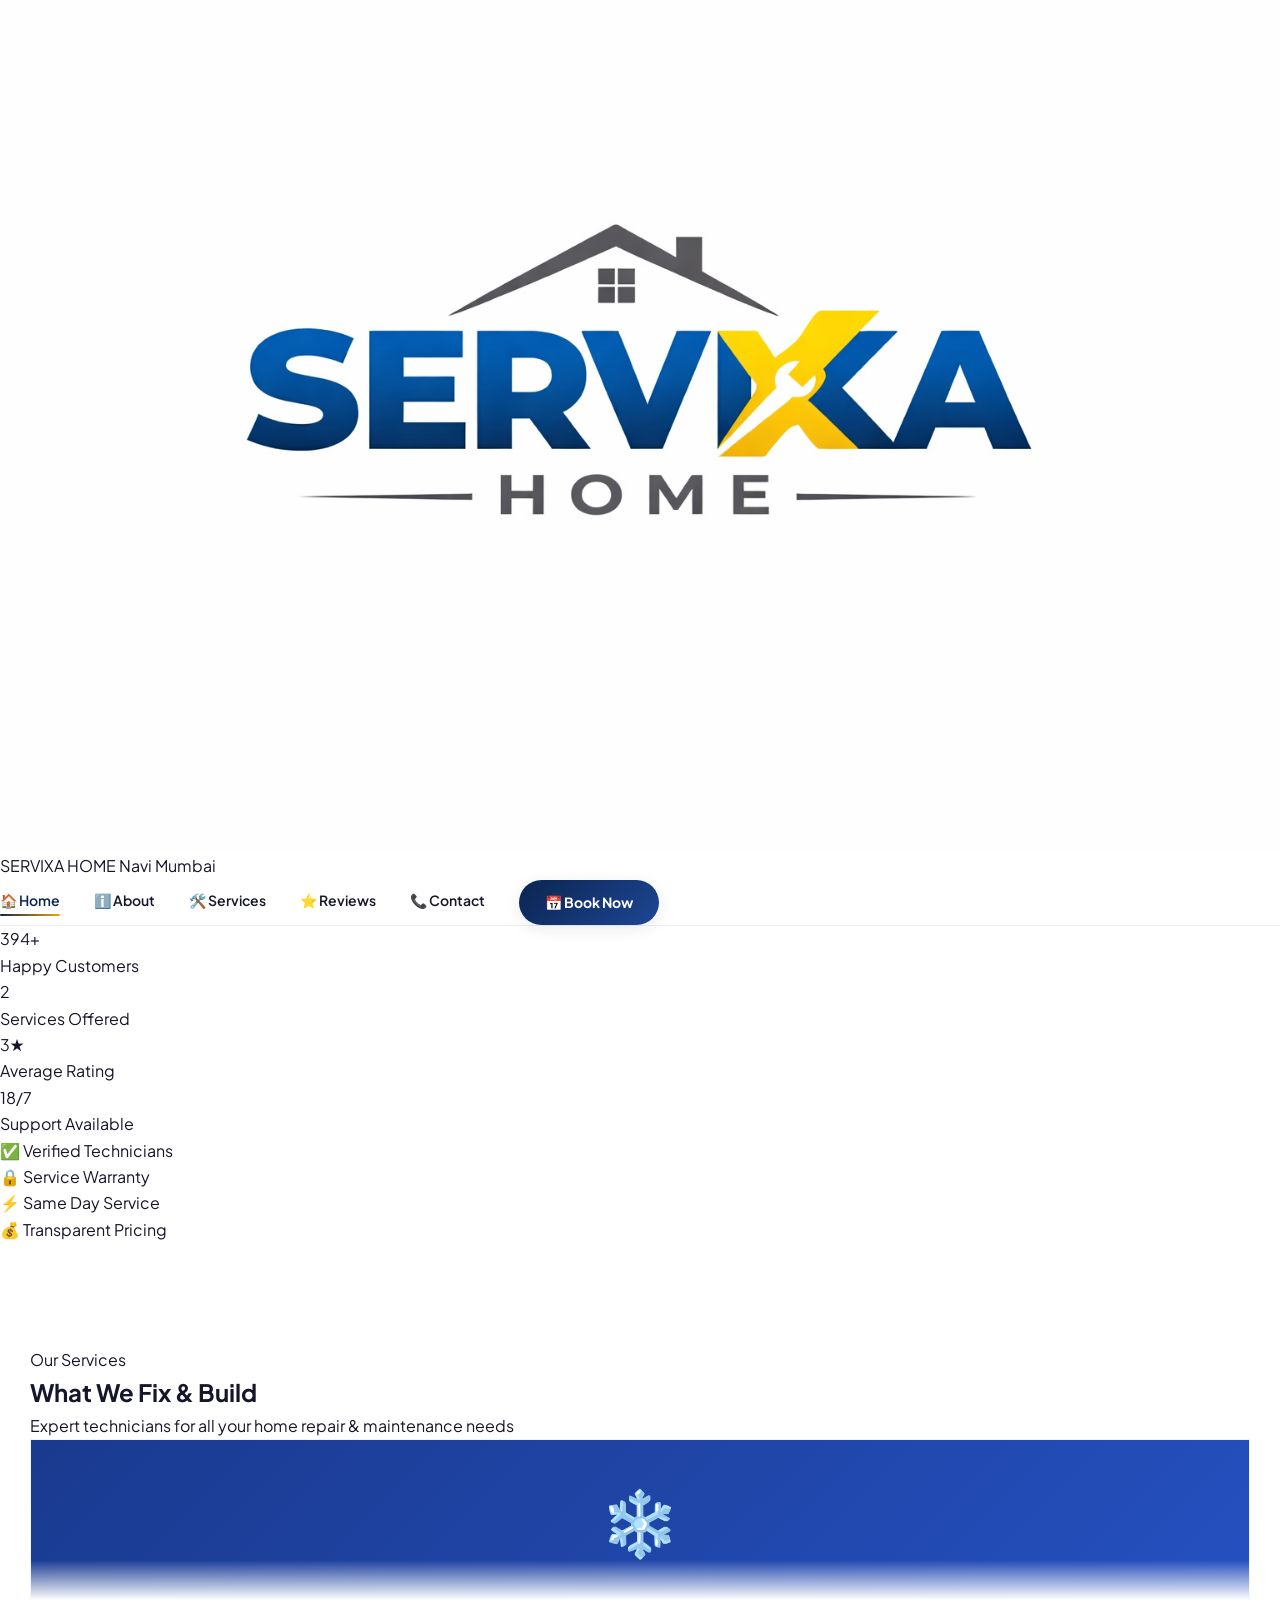
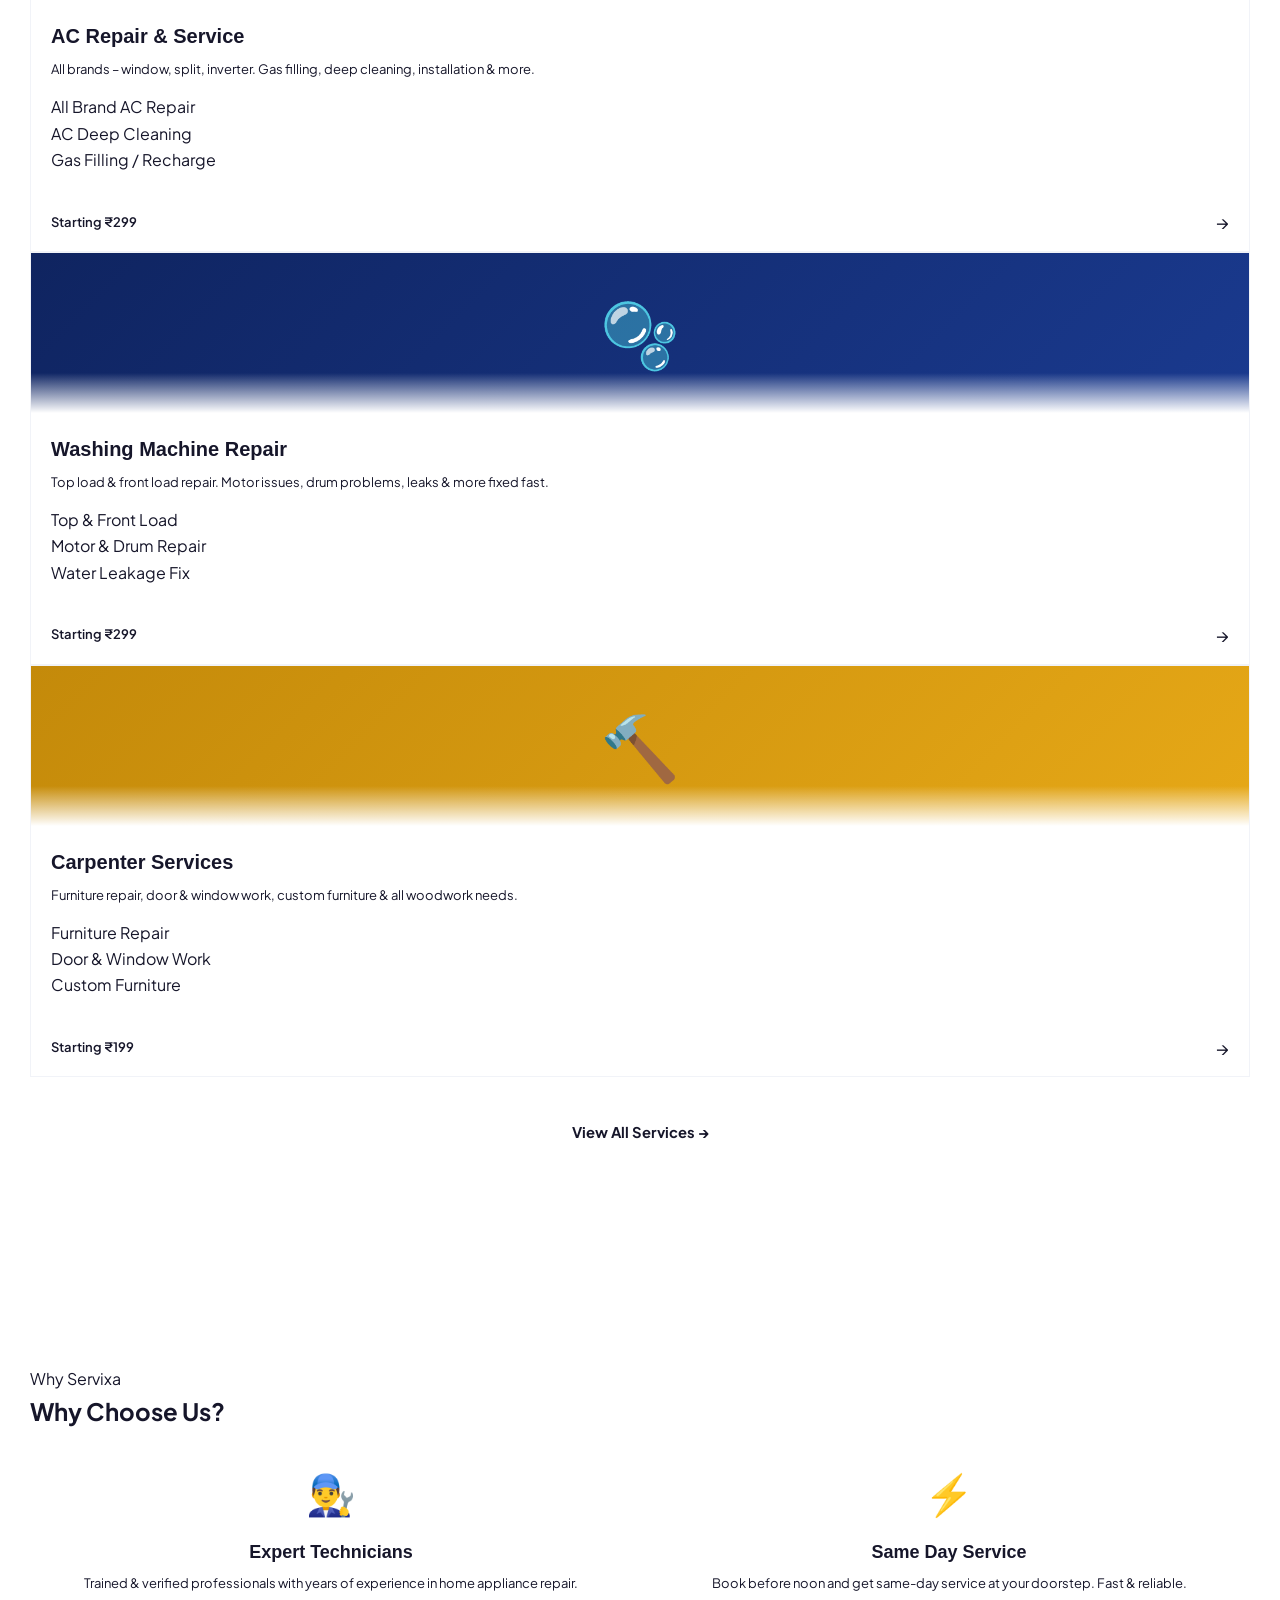
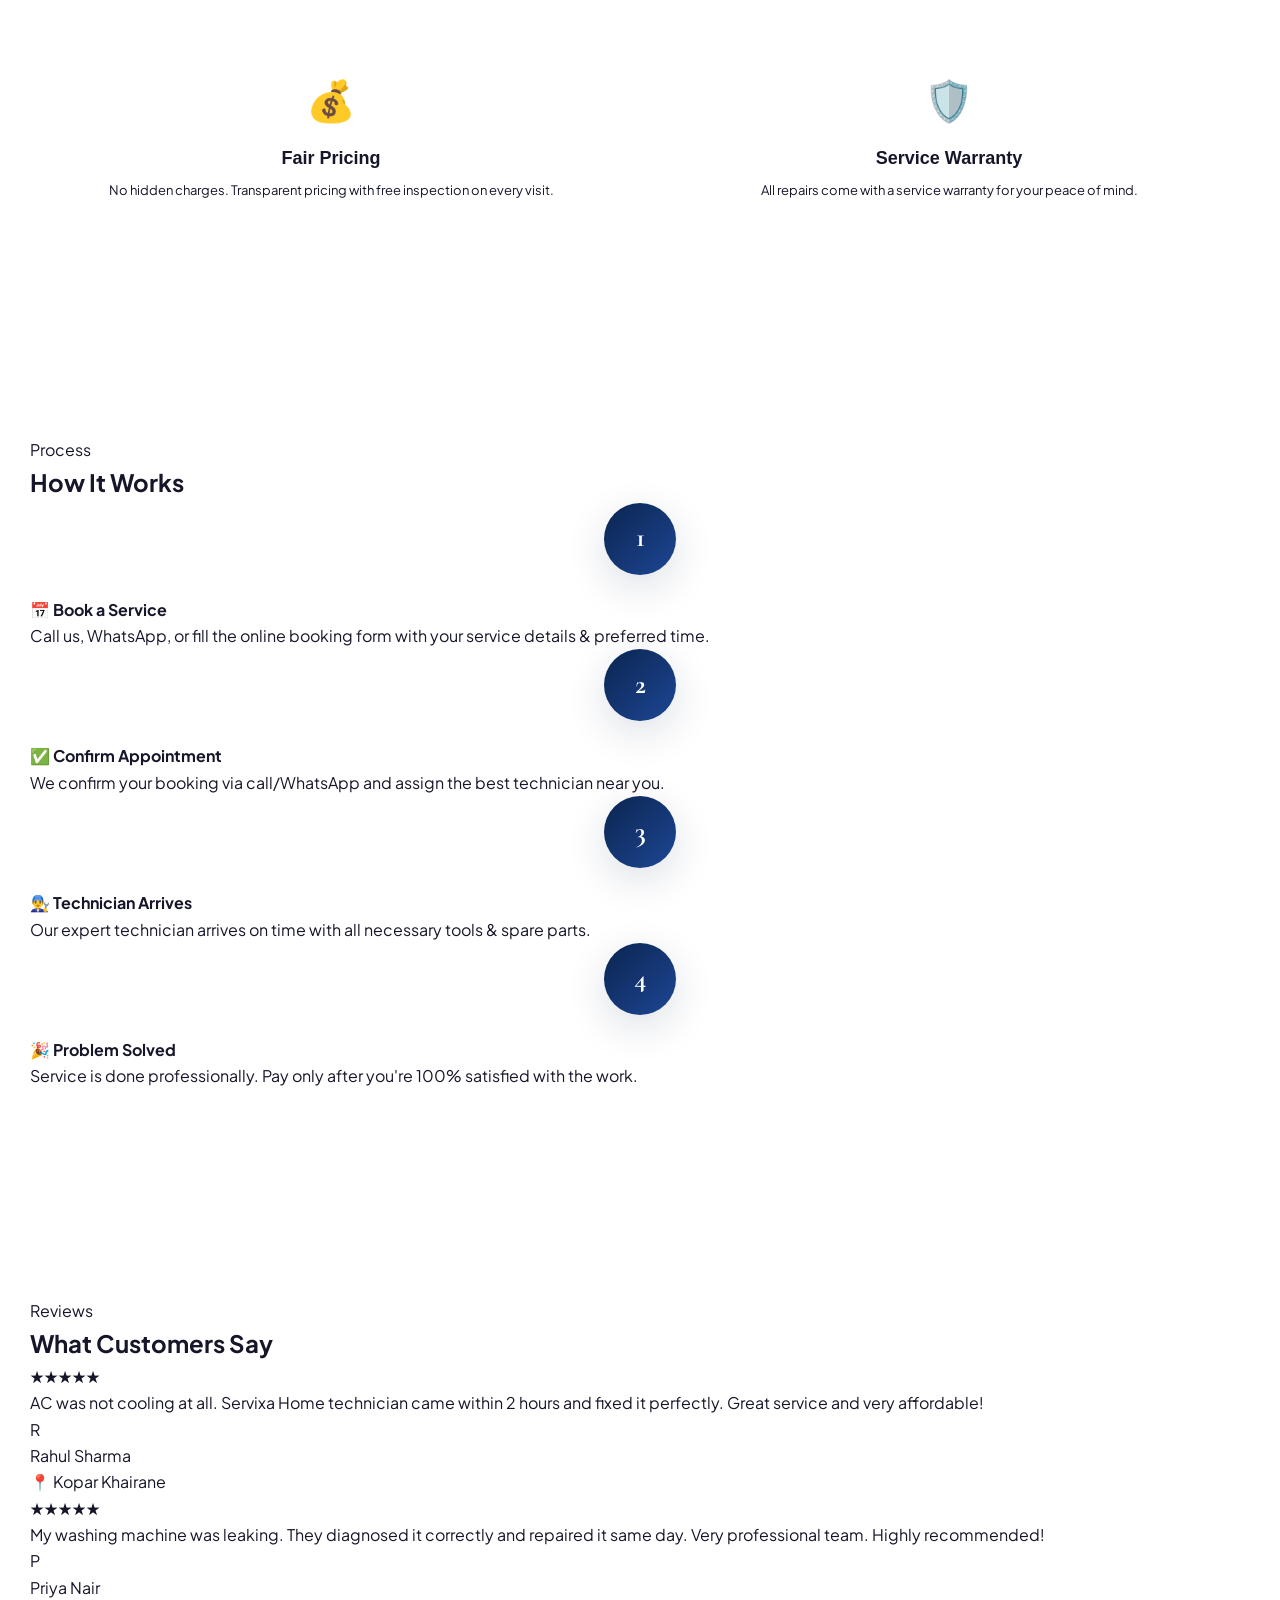
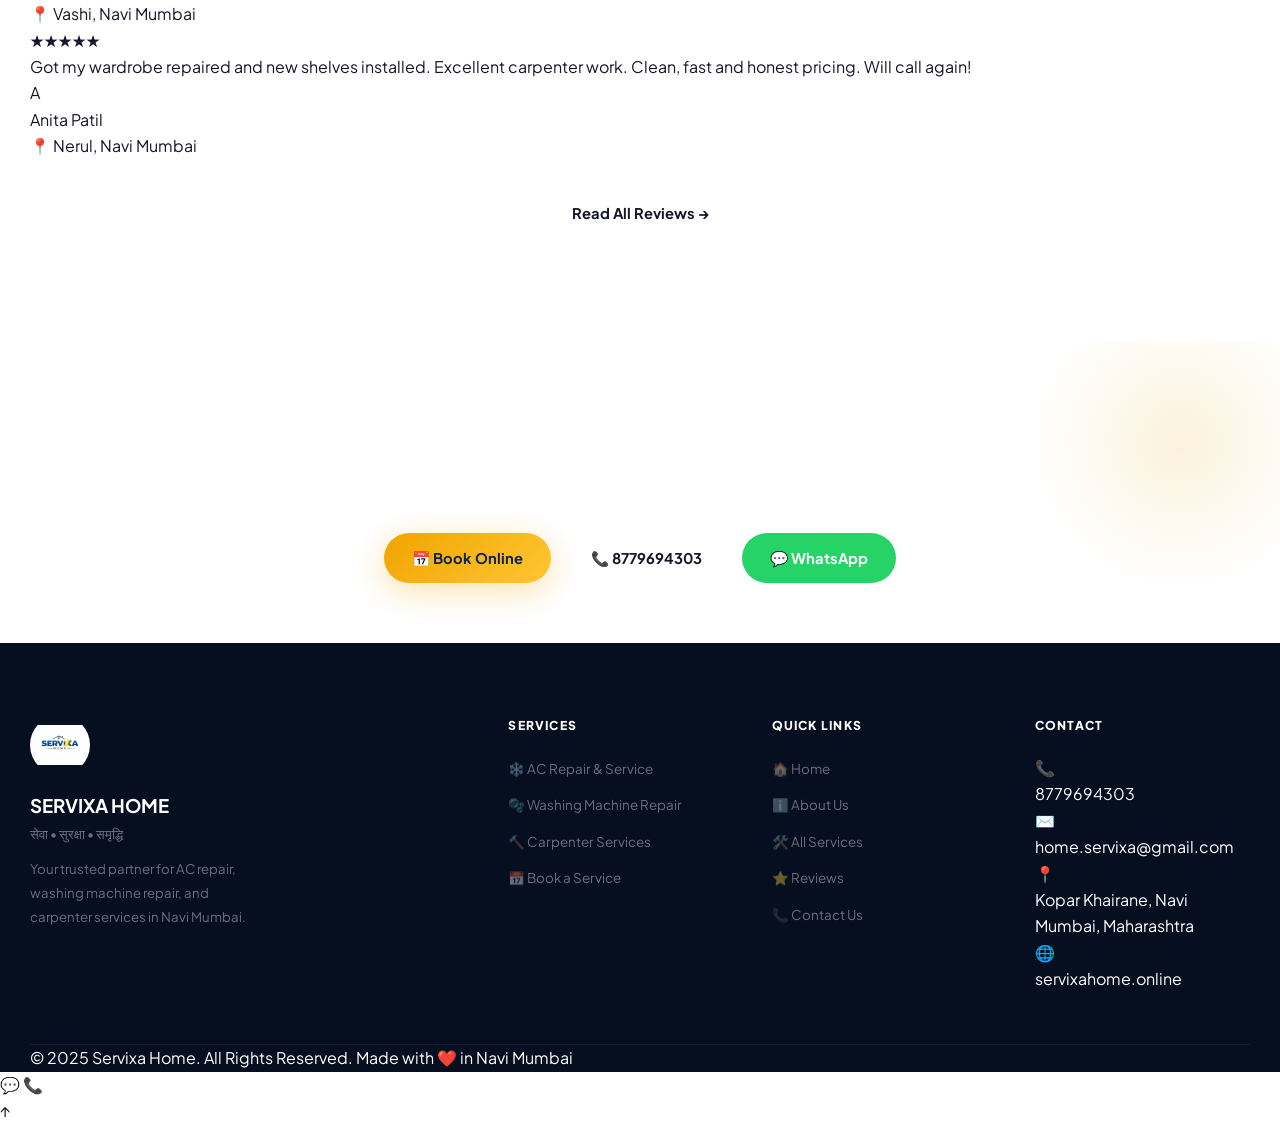
==== commit 0d1d3991: "Update index.html" ====
--- a/index.html
+++ b/index.html
@@ -3,404 +3,530 @@
 <head>
   <meta charset="UTF-8" />
   <meta name="viewport" content="width=device-width, initial-scale=1.0" />
-  <title>Servixa Home – AC Repair, Washing Machine Repair & Carpenter in Navi Mumbai</title>
-  <meta name="description" content="Servixa Home – Navi Mumbai's most trusted home repair service. AC repair, washing machine repair & carpenter services in Kopar Khairane, Vashi, Nerul. Same day service. Call 8779694303." />
-  <meta name="keywords" content="AC repair Navi Mumbai, washing machine repair Kopar Khairane, carpenter service Navi Mumbai, AC service Vashi, home repair Navi Mumbai, AC repair near me, best AC repair Navi Mumbai, washing machine repair Nerul" />
-  <meta name="robots" content="index, follow" />
-  <meta name="author" content="Servixa Home" />
-  <link rel="canonical" href="https://servixahome.online/" />
-  <!-- Open Graph -->
-  <meta property="og:title" content="Servixa Home – AC & Washing Machine Repair Navi Mumbai" />
-  <meta property="og:description" content="Same day AC repair, washing machine repair & carpenter services in Navi Mumbai. Starting ₹299. Call 8779694303." />
-  <meta property="og:url" content="https://servixahome.online/" />
-  <meta property="og:type" content="website" />
-  <meta property="og:image" content="https://servixahome.online/Logo.png" />
-  <!-- Schema.org Local Business -->
-  <script type="application/ld+json">
-  {
-    "@context": "https://schema.org",
-    "@type": "LocalBusiness",
-    "name": "Servixa Home",
-    "description": "AC repair, washing machine repair and carpenter services in Navi Mumbai",
-    "url": "https://servixahome.online",
-    "telephone": "+918779694303",
-    "email": "home.servixa@gmail.com",
-    "image": "https://servixahome.online/Logo.png",
-    "address": {
-      "@type": "PostalAddress",
-      "streetAddress": "Kopar Khairane",
-      "addressLocality": "Navi Mumbai",
-      "addressRegion": "Maharashtra",
-      "postalCode": "400709",
-      "addressCountry": "IN"
-    },
-    "geo": { "@type": "GeoCoordinates", "latitude": 19.1025, "longitude": 73.0087 },
-    "openingHours": "Mo-Su 07:00-22:00",
-    "priceRange": "₹₹",
-    "areaServed": ["Kopar Khairane", "Vashi", "Nerul", "Belapur", "Kharghar", "Panvel", "Turbhe", "Ghansoli", "Airoli"],
-    "hasOfferCatalog": {
-      "@type": "OfferCatalog",
-      "name": "Home Repair Services",
-      "itemListElement": [
-        { "@type": "Offer", "itemOffered": { "@type": "Service", "name": "AC Repair & Service" }, "price": "299", "priceCurrency": "INR" },
-        { "@type": "Offer", "itemOffered": { "@type": "Service", "name": "Washing Machine Repair" }, "price": "299", "priceCurrency": "INR" },
-        { "@type": "Offer", "itemOffered": { "@type": "Service", "name": "Carpenter Services" }, "price": "199", "priceCurrency": "INR" }
-      ]
-    },
-    "aggregateRating": { "@type": "AggregateRating", "ratingValue": "4.9", "reviewCount": "200" }
-  }
-  </script>
+  <title>Servixa Home – AC & Washing Machine Repair in Navi Mumbai</title>
+  <meta name="description" content="Professional AC Repair, Washing Machine Repair & Carpenter Services in Kopar Khairane, Navi Mumbai. Call 8779694303 for same-day service." />
   <link rel="stylesheet" href="style.css" />
-  <link rel="icon" href="Logo.png" />
+  <style>
+    /* ===== HERO ===== */
+    .hero {
+      min-height: 100vh;
+      background: linear-gradient(160deg, var(--primary-dark) 0%, var(--primary) 60%, var(--primary-light) 100%);
+      display: flex;
+      align-items: center;
+      padding: 80px 20px 40px;
+      position: relative;
+      overflow: hidden;
+    }
+
+    .hero::before {
+      content: '';
+      position: absolute;
+      top: -100px; right: -100px;
+      width: 500px; height: 500px;
+      background: radial-gradient(circle, rgba(230,168,23,0.18) 0%, transparent 70%);
+      border-radius: 50%;
+    }
+
+    .hero::after {
+      content: '';
+      position: absolute;
+      bottom: -80px; left: -80px;
+      width: 350px; height: 350px;
+      background: radial-gradient(circle, rgba(255,255,255,0.05) 0%, transparent 70%);
+      border-radius: 50%;
+    }
+
+    .hero-content { position: relative; z-index: 2; }
+
+    .hero-badge {
+      display: inline-flex;
+      align-items: center;
+      gap: 8px;
+      background: rgba(230,168,23,0.2);
+      border: 1px solid rgba(230,168,23,0.4);
+      color: var(--gold-light);
+      padding: 8px 16px;
+      border-radius: 20px;
+      font-size: 12px;
+      font-weight: 600;
+      letter-spacing: 1px;
+      text-transform: uppercase;
+      margin-bottom: 20px;
+    }
+
+    .hero h1 {
+      font-family: 'Rajdhani', sans-serif;
+      font-size: clamp(36px, 9vw, 64px);
+      font-weight: 700;
+      color: var(--white);
+      line-height: 1.1;
+      letter-spacing: 1px;
+      margin-bottom: 16px;
+    }
+
+    .hero h1 .gold { color: var(--gold); }
+
+    .hero-sub {
+      font-family: 'Tiro Devanagari Hindi', serif;
+      font-size: 18px;
+      color: rgba(255,255,255,0.8);
+      margin-bottom: 10px;
+    }
+
+    .hero p {
+      color: rgba(255,255,255,0.8);
+      font-size: 15px;
+      line-height: 1.7;
+      margin-bottom: 28px;
+      max-width: 480px;
+    }
+
+    .hero-btns {
+      display: flex;
+      gap: 12px;
+      flex-wrap: wrap;
+      margin-bottom: 36px;
+    }
+
+    .hero-services {
+      display: flex;
+      gap: 10px;
+      flex-wrap: wrap;
+    }
+
+    .hero-service-chip {
+      display: flex;
+      align-items: center;
+      gap: 6px;
+      background: rgba(255,255,255,0.1);
+      border: 1px solid rgba(255,255,255,0.2);
+      color: rgba(255,255,255,0.85);
+      padding: 8px 14px;
+      border-radius: 20px;
+      font-size: 12px;
+      font-weight: 500;
+      backdrop-filter: blur(10px);
+    }
+
+    /* ===== SERVICE CARDS ===== */
+    .service-card {
+      background: var(--white);
+      border-radius: var(--radius);
+      overflow: hidden;
+      box-shadow: var(--shadow);
+      border: 1px solid rgba(26,58,143,0.06);
+      transition: var(--transition);
+      text-decoration: none;
+      color: inherit;
+      display: block;
+    }
+
+    .service-card:hover { transform: translateY(-6px); box-shadow: var(--shadow-lg); }
+
+    .service-card-img {
+      height: 160px;
+      background: linear-gradient(135deg, var(--primary-dark), var(--primary-light));
+      display: flex;
+      align-items: center;
+      justify-content: center;
+      font-size: 64px;
+      position: relative;
+      overflow: hidden;
+    }
+
+    .service-card-img::after {
+      content: '';
+      position: absolute;
+      bottom: 0; left: 0; right: 0;
+      height: 40px;
+      background: linear-gradient(to top, var(--white), transparent);
+    }
+
+    .service-card-body { padding: 20px; }
+    .service-card-body h3 { font-family: 'Rajdhani', sans-serif; font-size: 20px; font-weight: 700; color: var(--text); margin-bottom: 6px; }
+    .service-card-body p { font-size: 13px; color: var(--text-light); line-height: 1.6; margin-bottom: 14px; }
+
+    .service-card-footer {
+      padding: 14px 20px;
+      background: var(--light-gray);
+      display: flex;
+      align-items: center;
+      justify-content: space-between;
+    }
+
+    .service-card-footer .price { font-size: 13px; color: var(--primary); font-weight: 600; }
+    .service-card-footer .arrow { color: var(--primary); font-size: 18px; }
+
+    /* ===== WHY CHOOSE US ===== */
+    .why-card {
+      text-align: center;
+      padding: 28px 20px;
+      background: var(--white);
+      border-radius: var(--radius);
+      box-shadow: var(--shadow);
+      border-top: 4px solid var(--primary);
+    }
+
+    .why-card:nth-child(2) { border-top-color: var(--gold); }
+    .why-card:nth-child(3) { border-top-color: var(--success); }
+    .why-card:nth-child(4) { border-top-color: #ef4444; }
+
+    .why-icon { font-size: 40px; margin-bottom: 12px; }
+    .why-card h4 { font-family: 'Rajdhani', sans-serif; font-size: 18px; font-weight: 700; color: var(--text); margin-bottom: 6px; }
+    .why-card p { font-size: 13px; color: var(--text-light); line-height: 1.6; }
+
+    /* ===== CTA SECTION ===== */
+    .cta-section {
+      background: linear-gradient(135deg, var(--primary-dark), var(--primary));
+      padding: 60px 20px;
+      text-align: center;
+      position: relative;
+      overflow: hidden;
+    }
+
+    .cta-section::before {
+      content: '';
+      position: absolute;
+      top: -50px; right: -50px;
+      width: 300px; height: 300px;
+      background: radial-gradient(circle, rgba(230,168,23,0.15) 0%, transparent 70%);
+      border-radius: 50%;
+    }
+
+    .cta-section h2 {
+      font-family: 'Rajdhani', sans-serif;
+      font-size: clamp(26px, 5vw, 40px);
+      color: var(--white);
+      font-weight: 700;
+      margin-bottom: 12px;
+      position: relative;
+      z-index: 1;
+    }
+
+    .cta-section p {
+      color: rgba(255,255,255,0.8);
+      margin-bottom: 28px;
+      font-size: 15px;
+      position: relative;
+      z-index: 1;
+    }
+
+    .cta-btns {
+      display: flex;
+      gap: 12px;
+      justify-content: center;
+      flex-wrap: wrap;
+      position: relative;
+      z-index: 1;
+    }
+  </style>
 </head>
 <body>
 
-<!-- ── NAVBAR ── -->
-<nav class="navbar" role="navigation" aria-label="Main navigation">
-  <a href="index.html" class="nav-brand" aria-label="Servixa Home">
-    <img src="Logo.png" alt="Servixa Home Logo" class="nav-logo" width="44" height="44" />
-    <div class="nav-brand-text">
-      <span class="nav-brand-name">SERVIXA HOME</span>
-      <span class="nav-brand-tagline">सेवा • सुरक्षा • समृद्धि</span>
+<!-- Page Loader -->
+<div id="page-loader">
+  <div class="loader-logo">SERVI<span>XA</span> HOME</div>
+  <div class="loader-bar"><div class="loader-bar-fill"></div></div>
+</div>
+
+<!-- Top Strip -->
+<div class="contact-strip">
+  <a href="tel:8779694303">📞 8779694303</a>
+  <span>|</span>
+  <a href="mailto:home.servixa@gmail.com">✉️ home.servixa@gmail.com</a>
+  <span>|</span>
+  <span>📍 Kopar Khairane, Navi Mumbai</span>
+</div>
+
+<!-- Navbar -->
+<nav class="navbar">
+  <a href="index.html" class="nav-logo">
+    <img src="Logo.png" alt="Servixa Home" onerror="this.style.display='none'" />
+    <div class="nav-logo-text">
+      <span class="brand">SERVIXA HOME</span>
+      <span class="tagline">Navi Mumbai</span>
     </div>
   </a>
-  <div class="nav-links" role="menubar">
-    <a href="index.html" role="menuitem">🏠 Home</a>
-    <a href="about.html" role="menuitem">ℹ️ About</a>
-    <a href="services.html" role="menuitem">🛠️ Services</a>
-    <a href="ac-repair.html" role="menuitem">❄️ AC Repair</a>
-    <a href="reviews.html" role="menuitem">⭐ Reviews</a>
-    <a href="contact.html" role="menuitem">📞 Contact</a>
-    <a href="booking.html" class="nav-cta" role="menuitem">📅 Book Now</a>
-  </div>
-  <div class="hamburger" role="button" aria-label="Menu" tabindex="0">
+  <div class="nav-menu" id="navMenu">
     <span></span><span></span><span></span>
   </div>
+  <div class="nav-links" id="navLinks">
+    <a href="index.html" class="active"><span class="nav-icon">🏠</span> Home</a>
+    <a href="about.html"><span class="nav-icon">ℹ️</span> About</a>
+    <a href="services.html"><span class="nav-icon">🛠️</span> Services</a>
+    <a href="reviews.html"><span class="nav-icon">⭐</span> Reviews</a>
+    <a href="contact.html"><span class="nav-icon">📞</span> Contact</a>
+    <a href="booking.html" class="nav-cta"><span class="nav-icon">📅</span> Book Now</a>
+  </div>
 </nav>
 
-<!-- ── HERO ── -->
-<section class="hero" aria-label="Hero section">
-  <div class="hero-bg-pattern">
-    <div class="hero-circle"></div>
-    <div class="hero-circle"></div>
-    <div class="hero-circle"></div>
-  </div>
-  <div class="hero-sacred-bg" aria-hidden="true">ॐ</div>
-
+<!-- Hero -->
+<section class="hero">
   <div class="hero-content">
-    <div class="hero-text">
-      <div class="hero-badge">
-        <span class="sacred-symbol">卐</span> Navi Mumbai's Most Trusted
-      </div>
-      <h1 class="hero-title">
-        Premium <span class="highlight">Home Repair</span><br/>Experts at Your<br/>Doorstep
-      </h1>
-      <p class="hero-tagline-hindi">
-        <span class="sacred-symbol om-symbol">ॐ</span> &nbsp;सेवा • सुरक्षा • समृद्धि&nbsp; <span class="sacred-symbol">卐</span>
-      </p>
-      <p class="hero-desc">
-        Professional AC repair, washing machine repair &amp; carpenter services in Kopar Khairane &amp; all of Navi Mumbai. Verified technicians. Same day service. Starting ₹299 only.
-      </p>
-      <div class="hero-actions">
-        <a href="booking.html" class="btn btn-primary">📅 Book Service Now</a>
-        <a href="tel:8779694303" class="btn btn-outline">📞 Call 8779694303</a>
-      </div>
-      <div class="hero-stats">
-        <div class="stat-item">
-          <div class="stat-number" data-target="500" data-suffix="+">0+</div>
-          <div class="stat-label">Happy Customers</div>
-        </div>
-        <div class="stat-item">
-          <div class="stat-number" data-target="3">0</div>
-          <div class="stat-label">Services Offered</div>
-        </div>
-        <div class="stat-item">
-          <div class="stat-number" data-prefix="4." data-target="9" data-suffix="★">4.★</div>
-          <div class="stat-label">Avg. Rating</div>
-        </div>
-      </div>
-    </div>
-
-    <div class="hero-visual" aria-hidden="true">
-      <div class="hero-img-wrap">
-        <img src="Hero.png" alt="Servixa Home Technician" loading="eager" />
-        <div class="hero-img-overlay"></div>
-      </div>
-      <div class="hero-float-card card1">
-        <span class="card-icon">⚡</span>
-        <div>
-          <div style="font-size:0.75rem;color:#666;">Response Time</div>
-          <div>Same Day Service</div>
-        </div>
-      </div>
-      <div class="hero-float-card card2">
-        <span class="card-icon">🛡️</span>
-        <div>
-          <div style="font-size:0.75rem;color:#666;">Guarantee</div>
-          <div>Service Warranty</div>
-        </div>
-      </div>
+    <div class="hero-badge">⚡ Same Day Service Available</div>
+    <h1>Navi Mumbai's<br/>Most Trusted<br/><span class="gold">Home Repair</span><br/>Experts</h1>
+    <p class="hero-sub">सेवा • सुरक्षा • समृद्धि</p>
+    <p>Professional AC repair, washing machine repair & carpenter services at your doorstep. Serving Kopar Khairane & all of Navi Mumbai.</p>
+    <div class="hero-btns">
+      <a href="booking.html" class="btn btn-gold btn-lg">📅 Book Service</a>
+      <a href="tel:8779694303" class="btn btn-white btn-lg">📞 Call Now</a>
+    </div>
+    <div class="hero-services">
+      <div class="hero-service-chip">❄️ AC Repair</div>
+      <div class="hero-service-chip">🫧 Washing Machine</div>
+      <div class="hero-service-chip">🔨 Carpenter</div>
     </div>
   </div>
 </section>
 
-<!-- ── TRUST STRIP ── -->
-<section style="background:var(--white); padding:1.2rem 2rem; border-bottom:1px solid rgba(0,0,0,0.06);">
-  <div style="max-width:1200px;margin:0 auto;display:flex;align-items:center;justify-content:center;gap:2.5rem;flex-wrap:wrap;">
-    <div style="display:flex;align-items:center;gap:8px;font-size:0.85rem;font-weight:600;color:var(--text-mid);">✅ Verified Technicians</div>
-    <div style="display:flex;align-items:center;gap:8px;font-size:0.85rem;font-weight:600;color:var(--text-mid);">🔒 Service Warranty</div>
-    <div style="display:flex;align-items:center;gap:8px;font-size:0.85rem;font-weight:600;color:var(--text-mid);">⚡ Same Day Service</div>
-    <div style="display:flex;align-items:center;gap:8px;font-size:0.85rem;font-weight:600;color:var(--text-mid);">💰 Transparent Pricing</div>
-    <div style="display:flex;align-items:center;gap:8px;font-size:0.85rem;font-weight:600;color:var(--text-mid);">📞 7 Days Support</div>
+<!-- Stats -->
+<div class="stats-strip">
+  <div class="stat-item">
+    <div class="stat-num" data-target="500" data-suffix="+">0+</div>
+    <div class="stat-label">Happy Customers</div>
+  </div>
+  <div class="stat-item">
+    <div class="stat-num" data-target="3" data-suffix="">0</div>
+    <div class="stat-label">Services Offered</div>
+  </div>
+  <div class="stat-item">
+    <div class="stat-num" data-target="5" data-suffix="★">0★</div>
+    <div class="stat-label">Average Rating</div>
+  </div>
+  <div class="stat-item">
+    <div class="stat-num" data-target="24" data-suffix="/7">0/7</div>
+    <div class="stat-label">Support Available</div>
+  </div>
+</div>
+
+<!-- Trust Bar -->
+<div class="trust-bar">
+  <div class="trust-item"><span class="icon">✅</span> Verified Technicians</div>
+  <div class="trust-item"><span class="icon">🔒</span> Service Warranty</div>
+  <div class="trust-item"><span class="icon">⚡</span> Same Day Service</div>
+  <div class="trust-item"><span class="icon">💰</span> Transparent Pricing</div>
+</div>
+
+<!-- Services Section -->
+<section class="section">
+  <div class="container">
+    <div class="section-header fade-in">
+      <span class="section-badge">Our Services</span>
+      <h2 class="section-title">What We <span>Fix & Build</span></h2>
+      <div class="divider"></div>
+      <p class="section-subtitle">Expert technicians for all your home repair & maintenance needs</p>
+    </div>
+    <div class="grid-3">
+      <a href="ac-repair.html" class="service-card fade-in">
+        <div class="service-card-img" style="background: linear-gradient(135deg,#1a3a8f,#2550c0)">❄️</div>
+        <div class="service-card-body">
+          <h3>AC Repair & Service</h3>
+          <p>All brands – window, split, inverter. Gas filling, deep cleaning, installation & more.</p>
+          <ul class="feature-list">
+            <li>All Brand AC Repair</li>
+            <li>AC Deep Cleaning</li>
+            <li>Gas Filling / Recharge</li>
+          </ul>
+        </div>
+        <div class="service-card-footer">
+          <span class="price">Starting ₹299</span>
+          <span class="arrow">→</span>
+        </div>
+      </a>
+      <a href="washing-machine.html" class="service-card fade-in">
+        <div class="service-card-img" style="background: linear-gradient(135deg,#0f2460,#1a3a8f)">🫧</div>
+        <div class="service-card-body">
+          <h3>Washing Machine Repair</h3>
+          <p>Top load & front load repair. Motor issues, drum problems, leaks & more fixed fast.</p>
+          <ul class="feature-list">
+            <li>Top & Front Load</li>
+            <li>Motor & Drum Repair</li>
+            <li>Water Leakage Fix</li>
+          </ul>
+        </div>
+        <div class="service-card-footer">
+          <span class="price">Starting ₹299</span>
+          <span class="arrow">→</span>
+        </div>
+      </a>
+      <a href="carpenter.html" class="service-card fade-in">
+        <div class="service-card-img" style="background: linear-gradient(135deg,#c48a0a,#e6a817)">🔨</div>
+        <div class="service-card-body">
+          <h3>Carpenter Services</h3>
+          <p>Furniture repair, door & window work, custom furniture & all woodwork needs.</p>
+          <ul class="feature-list">
+            <li>Furniture Repair</li>
+            <li>Door & Window Work</li>
+            <li>Custom Furniture</li>
+          </ul>
+        </div>
+        <div class="service-card-footer">
+          <span class="price">Starting ₹199</span>
+          <span class="arrow">→</span>
+        </div>
+      </a>
+    </div>
+    <div style="text-align:center;margin-top:30px" class="fade-in">
+      <a href="services.html" class="btn btn-outline">View All Services →</a>
+    </div>
   </div>
 </section>
 
-<!-- ── SERVICES ── -->
-<section class="section" id="services">
-  <div class="section-inner">
-    <div class="section-header reveal">
-      <div class="section-eyebrow">Our Expertise</div>
-      <h2 class="section-title">What We <span class="accent">Fix & Build</span></h2>
-      <div class="sacred-divider"><span class="sacred-symbol">卐</span></div>
-      <p class="section-subtitle">Expert technicians for all your home repair & maintenance needs across Navi Mumbai</p>
-    </div>
-
-    <div class="services-grid">
-      <!-- AC -->
-      <article class="service-card reveal" data-delay="0">
-        <div class="service-card-icon">❄️</div>
-        <h3 class="service-card-title">AC Repair & Service</h3>
-        <p class="service-card-desc">All brands – window, split, inverter. Gas filling, deep cleaning, installation & more fixed fast.</p>
-        <ul class="service-card-list">
-          <li>All Brand AC Repair</li>
-          <li>AC Deep Cleaning</li>
-          <li>Gas Filling / Recharge</li>
-          <li>AC Installation</li>
-          <li>Inverter AC Service</li>
-        </ul>
-        <div class="service-price">Starting ₹299</div>
-        <a href="ac-repair.html" class="service-link">Know More →</a>
-      </article>
-
-      <!-- Washing Machine -->
-      <article class="service-card reveal" data-delay="120">
-        <div class="service-card-icon">🫧</div>
-        <h3 class="service-card-title">Washing Machine Repair</h3>
-        <p class="service-card-desc">Top load & front load repair. Motor issues, drum problems, leaks & more fixed same day.</p>
-        <ul class="service-card-list">
-          <li>Top & Front Load Repair</li>
-          <li>Motor & Drum Repair</li>
-          <li>Water Leakage Fix</li>
-          <li>Spin Cycle Problems</li>
-          <li>All Brand Service</li>
-        </ul>
-        <div class="service-price">Starting ₹299</div>
-        <a href="washing-machine.html" class="service-link">Know More →</a>
-      </article>
-
-      <!-- Carpenter -->
-      <article class="service-card reveal" data-delay="240">
-        <div class="service-card-icon">🔨</div>
-        <h3 class="service-card-title">Carpenter Services</h3>
-        <p class="service-card-desc">Furniture repair, door & window work, custom furniture & all woodwork needs at your home.</p>
-        <ul class="service-card-list">
-          <li>Furniture Repair</li>
-          <li>Door & Window Work</li>
-          <li>Custom Furniture</li>
-          <li>Wardrobe Installation</li>
-          <li>False Ceiling Work</li>
-        </ul>
-        <div class="service-price">Starting ₹199</div>
-        <a href="carpenter.html" class="service-link">Know More →</a>
-      </article>
+<!-- Why Choose Us -->
+<section class="section section-alt">
+  <div class="container">
+    <div class="section-header fade-in">
+      <span class="section-badge">Why Servixa</span>
+      <h2 class="section-title">Why Choose <span>Us?</span></h2>
+      <div class="divider"></div>
+    </div>
+    <div class="grid-2 grid-4" style="display:grid;grid-template-columns:repeat(2,1fr);gap:16px">
+      <div class="why-card fade-in">
+        <div class="why-icon">👨‍🔧</div>
+        <h4>Expert Technicians</h4>
+        <p>Trained & verified professionals with years of experience in home appliance repair.</p>
+      </div>
+      <div class="why-card fade-in">
+        <div class="why-icon">⚡</div>
+        <h4>Same Day Service</h4>
+        <p>Book before noon and get same-day service at your doorstep. Fast & reliable.</p>
+      </div>
+      <div class="why-card fade-in">
+        <div class="why-icon">💰</div>
+        <h4>Fair Pricing</h4>
+        <p>No hidden charges. Transparent pricing with free inspection on every visit.</p>
+      </div>
+      <div class="why-card fade-in">
+        <div class="why-icon">🛡️</div>
+        <h4>Service Warranty</h4>
+        <p>All repairs come with a service warranty for your peace of mind.</p>
+      </div>
     </div>
   </div>
 </section>
 
-<!-- ── WHY CHOOSE US ── -->
-<section class="section why-section" id="why">
-  <div class="section-inner">
-    <div class="section-header reveal">
-      <div class="section-eyebrow" style="color:var(--gold-light);">Why Servixa</div>
-      <h2 class="section-title" style="color:var(--white);">Why Choose <span style="color:var(--gold-light);">Us?</span></h2>
-      <div class="sacred-divider"><span class="sacred-symbol">ॐ</span></div>
-    </div>
-    <div class="why-grid">
-      <div class="why-card reveal" data-delay="0">
-        <div class="why-icon">👨‍🔧</div>
-        <div class="why-title">Expert Technicians</div>
-        <p class="why-desc">Trained & verified professionals with years of experience in home appliance repair.</p>
-      </div>
-      <div class="why-card reveal" data-delay="100">
-        <div class="why-icon">⚡</div>
-        <div class="why-title">Same Day Service</div>
-        <p class="why-desc">Book before noon and get same-day service at your doorstep. Fast & reliable always.</p>
-      </div>
-      <div class="why-card reveal" data-delay="200">
-        <div class="why-icon">💰</div>
-        <div class="why-title">Fair Pricing</div>
-        <p class="why-desc">No hidden charges. Transparent pricing with free inspection on every service visit.</p>
-      </div>
-      <div class="why-card reveal" data-delay="300">
-        <div class="why-icon">🛡️</div>
-        <div class="why-title">Service Warranty</div>
-        <p class="why-desc">All repairs come with service warranty for your complete peace of mind.</p>
+<!-- How It Works -->
+<section class="section">
+  <div class="container">
+    <div class="section-header fade-in">
+      <span class="section-badge">Process</span>
+      <h2 class="section-title">How It <span>Works</span></h2>
+      <div class="divider"></div>
+    </div>
+    <div class="process-steps">
+      <div class="process-step fade-in">
+        <div class="step-num">1</div>
+        <div class="step-content">
+          <h4>📅 Book a Service</h4>
+          <p>Call us, WhatsApp, or fill the online booking form with your service details & preferred time.</p>
+        </div>
+      </div>
+      <div class="process-step fade-in">
+        <div class="step-num">2</div>
+        <div class="step-content">
+          <h4>✅ Confirm Appointment</h4>
+          <p>We confirm your booking via call/WhatsApp and assign the best technician near you.</p>
+        </div>
+      </div>
+      <div class="process-step fade-in">
+        <div class="step-num">3</div>
+        <div class="step-content">
+          <h4>👨‍🔧 Technician Arrives</h4>
+          <p>Our expert technician arrives on time with all necessary tools & spare parts.</p>
+        </div>
+      </div>
+      <div class="process-step fade-in">
+        <div class="step-num">4</div>
+        <div class="step-content">
+          <h4>🎉 Problem Solved</h4>
+          <p>Service is done professionally. Pay only after you're 100% satisfied with the work.</p>
+        </div>
       </div>
     </div>
   </div>
 </section>
 
-<!-- ── HOW IT WORKS ── -->
-<section class="section" id="process">
-  <div class="section-inner">
-    <div class="section-header reveal">
-      <div class="section-eyebrow">Simple Process</div>
-      <h2 class="section-title">How It <span class="accent">Works</span></h2>
-      <div class="sacred-divider"><span class="sacred-symbol">卐</span></div>
-    </div>
-    <div class="process-grid">
-      <div class="process-step reveal" data-delay="0">
-        <div class="step-number">1</div>
-        <div class="step-icon">📅</div>
-        <h3 class="step-title">Book a Service</h3>
-        <p class="step-desc">Call, WhatsApp or fill the booking form with service details & preferred time.</p>
-      </div>
-      <div class="process-step reveal" data-delay="150">
-        <div class="step-number">2</div>
-        <div class="step-icon">✅</div>
-        <h3 class="step-title">Confirm Appointment</h3>
-        <p class="step-desc">We confirm your booking via call/WhatsApp and assign the best technician.</p>
-      </div>
-      <div class="process-step reveal" data-delay="300">
-        <div class="step-number">3</div>
-        <div class="step-icon">👨‍🔧</div>
-        <h3 class="step-title">Technician Arrives</h3>
-        <p class="step-desc">Our expert arrives on time with all necessary tools & spare parts.</p>
-      </div>
-      <div class="process-step reveal" data-delay="450">
-        <div class="step-number">4</div>
-        <div class="step-icon">🎉</div>
-        <h3 class="step-title">Problem Solved</h3>
-        <p class="step-desc">Pay only after you are 100% satisfied with the professional work done.</p>
-      </div>
+<!-- Reviews Preview -->
+<section class="section section-alt">
+  <div class="container">
+    <div class="section-header fade-in">
+      <span class="section-badge">Reviews</span>
+      <h2 class="section-title">What Customers <span>Say</span></h2>
+      <div class="divider"></div>
+    </div>
+    <div class="grid-3">
+      <div class="testimonial-card fade-in">
+        <div class="testimonial-stars">★★★★★</div>
+        <p class="testimonial-text">AC was not cooling at all. Servixa Home technician came within 2 hours and fixed it perfectly. Great service and very affordable!</p>
+        <div class="testimonial-author">
+          <div class="testimonial-avatar">R</div>
+          <div>
+            <div class="testimonial-name">Rahul Sharma</div>
+            <div class="testimonial-location">📍 Kopar Khairane</div>
+          </div>
+        </div>
+      </div>
+      <div class="testimonial-card fade-in">
+        <div class="testimonial-stars">★★★★★</div>
+        <p class="testimonial-text">My washing machine was leaking. They diagnosed it correctly and repaired it same day. Very professional team. Highly recommended!</p>
+        <div class="testimonial-author">
+          <div class="testimonial-avatar">P</div>
+          <div>
+            <div class="testimonial-name">Priya Nair</div>
+            <div class="testimonial-location">📍 Vashi, Navi Mumbai</div>
+          </div>
+        </div>
+      </div>
+      <div class="testimonial-card fade-in">
+        <div class="testimonial-stars">★★★★★</div>
+        <p class="testimonial-text">Got my wardrobe repaired and new shelves installed. Excellent carpenter work. Clean, fast and honest pricing. Will call again!</p>
+        <div class="testimonial-author">
+          <div class="testimonial-avatar">A</div>
+          <div>
+            <div class="testimonial-name">Anita Patil</div>
+            <div class="testimonial-location">📍 Nerul, Navi Mumbai</div>
+          </div>
+        </div>
+      </div>
+    </div>
+    <div style="text-align:center;margin-top:28px" class="fade-in">
+      <a href="reviews.html" class="btn btn-outline">Read All Reviews →</a>
     </div>
   </div>
 </section>
 
-<!-- ── REVIEWS ── -->
-<section class="section" style="background:var(--gray-100);" id="reviews">
-  <div class="section-inner">
-    <div class="section-header reveal">
-      <div class="section-eyebrow">Customer Love</div>
-      <h2 class="section-title">What Customers <span class="accent">Say</span></h2>
-      <div class="sacred-divider"><span class="sacred-symbol">ॐ</span></div>
-    </div>
-    <div class="reviews-grid">
-      <div class="review-card reveal" data-delay="0">
-        <div class="review-stars">★★★★★</div>
-        <p class="review-text">AC was not cooling at all. Servixa Home technician came within 2 hours and fixed it perfectly. Great service and very affordable pricing!</p>
-        <div class="reviewer">
-          <div class="reviewer-avatar">R</div>
-          <div>
-            <div class="reviewer-name">Rahul Sharma</div>
-            <div class="reviewer-loc">📍 Kopar Khairane</div>
-          </div>
-        </div>
-      </div>
-      <div class="review-card reveal" data-delay="100">
-        <div class="review-stars">★★★★★</div>
-        <p class="review-text">My washing machine was leaking. They diagnosed it correctly and repaired it same day. Very professional team. Highly recommended!</p>
-        <div class="reviewer">
-          <div class="reviewer-avatar">P</div>
-          <div>
-            <div class="reviewer-name">Priya Nair</div>
-            <div class="reviewer-loc">📍 Vashi, Navi Mumbai</div>
-          </div>
-        </div>
-      </div>
-      <div class="review-card reveal" data-delay="200">
-        <div class="review-stars">★★★★★</div>
-        <p class="review-text">Got my wardrobe repaired and new shelves installed. Excellent carpenter work. Clean, fast and honest pricing. Will definitely call again!</p>
-        <div class="reviewer">
-          <div class="reviewer-avatar">A</div>
-          <div>
-            <div class="reviewer-name">Anita Patil</div>
-            <div class="reviewer-loc">📍 Nerul, Navi Mumbai</div>
-          </div>
-        </div>
-      </div>
-    </div>
-    <div style="text-align:center;margin-top:2rem;">
-      <a href="reviews.html" class="btn btn-primary">View All Reviews ⭐</a>
-    </div>
+<!-- CTA -->
+<section class="cta-section">
+  <h2>Ready to Get Your Appliance Fixed?</h2>
+  <p>Book a service now or call us directly. Same day service available!</p>
+  <div class="cta-btns">
+    <a href="booking.html" class="btn btn-gold btn-lg">📅 Book Online</a>
+    <a href="tel:8779694303" class="btn btn-white btn-lg">📞 8779694303</a>
+    <a href="https://wa.me/918779694303?text=Hi! I need a home service." target="_blank" class="btn btn-lg" style="background:#25D366;color:#fff;">💬 WhatsApp</a>
   </div>
 </section>
 
-<!-- ── AREAS ── -->
-<section class="section" id="areas">
-  <div class="section-inner">
-    <div class="section-header reveal">
-      <div class="section-eyebrow">Service Coverage</div>
-      <h2 class="section-title">Areas We <span class="accent">Serve</span></h2>
-    </div>
-    <div class="area-badges reveal">
-      <span class="area-badge">📍 Kopar Khairane</span>
-      <span class="area-badge">📍 Vashi</span>
-      <span class="area-badge">📍 Nerul</span>
-      <span class="area-badge">📍 Belapur</span>
-      <span class="area-badge">📍 Kharghar</span>
-      <span class="area-badge">📍 Panvel</span>
-      <span class="area-badge">📍 Turbhe</span>
-      <span class="area-badge">📍 Ghansoli</span>
-      <span class="area-badge">📍 Airoli</span>
-      <span class="area-badge">📍 Sanpada</span>
-      <span class="area-badge">📍 Juinagar</span>
-      <span class="area-badge">📍 Rabale</span>
-    </div>
-  </div>
-</section>
-
-<!-- ── CTA ── -->
-<section style="padding:3rem 0;">
-  <div class="cta-banner reveal">
-    <h2 class="cta-banner-title">Ready to Get Your Appliance Fixed?</h2>
-    <p class="cta-banner-desc">Book a service now or call us directly. Same day service available across Navi Mumbai!</p>
-    <div class="cta-actions">
-      <a href="booking.html" class="btn btn-gold">📅 Book Online</a>
-      <a href="tel:8779694303" class="btn btn-outline" style="border-color:rgba(255,255,255,0.4);">📞 8779694303</a>
-      <a href="https://wa.me/918779694303?text=Hi! I need a home service." class="btn" style="background:#25D366;color:white;">💬 WhatsApp</a>
-    </div>
-  </div>
-</section>
-
-<!-- ── FOOTER ── -->
+<!-- Footer -->
 <footer>
-  <div class="footer-grid">
-    <div>
-      <img src="Logo.png" alt="Servixa Home" class="footer-brand-logo" width="50" height="50" loading="lazy" />
-      <div class="footer-brand-name">SERVIXA HOME</div>
-      <div class="footer-tagline">
-        <span class="sacred-symbol">卐</span> सेवा • सुरक्षा • समृद्धि <span class="sacred-symbol">ॐ</span>
-      </div>
-      <p class="footer-desc">Your trusted partner for AC repair, washing machine repair, and carpenter services in Navi Mumbai. Verified technicians. Same day service.</p>
-      <div class="footer-social">
-        <a href="https://wa.me/918779694303" class="social-btn" aria-label="WhatsApp">💬</a>
-        <a href="tel:8779694303" class="social-btn" aria-label="Call">📞</a>
-        <a href="mailto:home.servixa@gmail.com" class="social-btn" aria-label="Email">✉️</a>
-      </div>
-    </div>
-    <div>
-      <div class="footer-heading">Services</div>
-      <ul class="footer-links">
+  <div class="container footer-grid">
+    <div class="footer-brand">
+      <img src="Logo.png" alt="Servixa Home" onerror="this.style.display='none'" />
+      <h3>SERVIXA HOME</h3>
+      <p class="hindi-tagline">सेवा • सुरक्षा • समृद्धि</p>
+      <p>Your trusted partner for AC repair, washing machine repair, and carpenter services in Navi Mumbai.</p>
+    </div>
+    <div class="footer-col">
+      <h4>Services</h4>
+      <ul>
         <li><a href="ac-repair.html">❄️ AC Repair & Service</a></li>
         <li><a href="washing-machine.html">🫧 Washing Machine Repair</a></li>
         <li><a href="carpenter.html">🔨 Carpenter Services</a></li>
         <li><a href="booking.html">📅 Book a Service</a></li>
       </ul>
     </div>
-    <div>
-      <div class="footer-heading">Quick Links</div>
-      <ul class="footer-links">
+    <div class="footer-col">
+      <h4>Quick Links</h4>
+      <ul>
         <li><a href="index.html">🏠 Home</a></li>
         <li><a href="about.html">ℹ️ About Us</a></li>
         <li><a href="services.html">🛠️ All Services</a></li>
@@ -408,28 +534,37 @@
         <li><a href="contact.html">📞 Contact Us</a></li>
       </ul>
     </div>
-    <div>
-      <div class="footer-heading">Contact</div>
+    <div class="footer-col">
+      <h4>Contact</h4>
       <div class="footer-contact-item">
         <span class="icon">📞</span>
-        <div class="text"><a href="tel:8779694303">8779694303</a></div>
+        <div><a href="tel:8779694303">8779694303</a></div>
       </div>
       <div class="footer-contact-item">
         <span class="icon">✉️</span>
-        <div class="text"><a href="mailto:home.servixa@gmail.com">home.servixa@gmail.com</a></div>
+        <div><a href="mailto:home.servixa@gmail.com">home.servixa@gmail.com</a></div>
       </div>
       <div class="footer-contact-item">
         <span class="icon">📍</span>
-        <div class="text">Kopar Khairane, Navi Mumbai, Maharashtra</div>
+        <div>Kopar Khairane, Navi Mumbai, Maharashtra</div>
       </div>
       <div class="footer-contact-item">
-        <span class="icon">⏰</span>
-        <div class="text">Mon – Sun: 7:00 AM – 10:00 PM</div>
-      </div>
-    </div>
-  </div>
-  <div class="footer-bottom">
-    <div class="footer-bottom-text">© 2025 Servixa Home. All Rights Reserved. Made with ❤️ in Navi Mumbai</div>
-    <div class="footer-symbols">
-      <span class="sacred-symbol">卐</span>
-      <span class="sacred-symbol om-symb
+        <span class="icon">🌐</span>
+        <div><a href="https://servixahome.online" target="_blank">servixahome.online</a></div>
+      </div>
+    </div>
+  </div>
+  <div class="container footer-bottom">
+    <span>© 2025 Servixa Home. All Rights Reserved.</span>
+    <span>Made with ❤️ in Navi Mumbai</span>
+  </div>
+</footer>
+
+<!-- Floating Buttons -->
+<a href="https://wa.me/918779694303?text=Hi! I need a home service." target="_blank" class="whatsapp-float">💬</a>
+<a href="tel:8779694303" class="call-float">📞</a>
+<div class="back-top back-top">↑</div>
+
+<script src="script.js"></script>
+</body>
+</html>
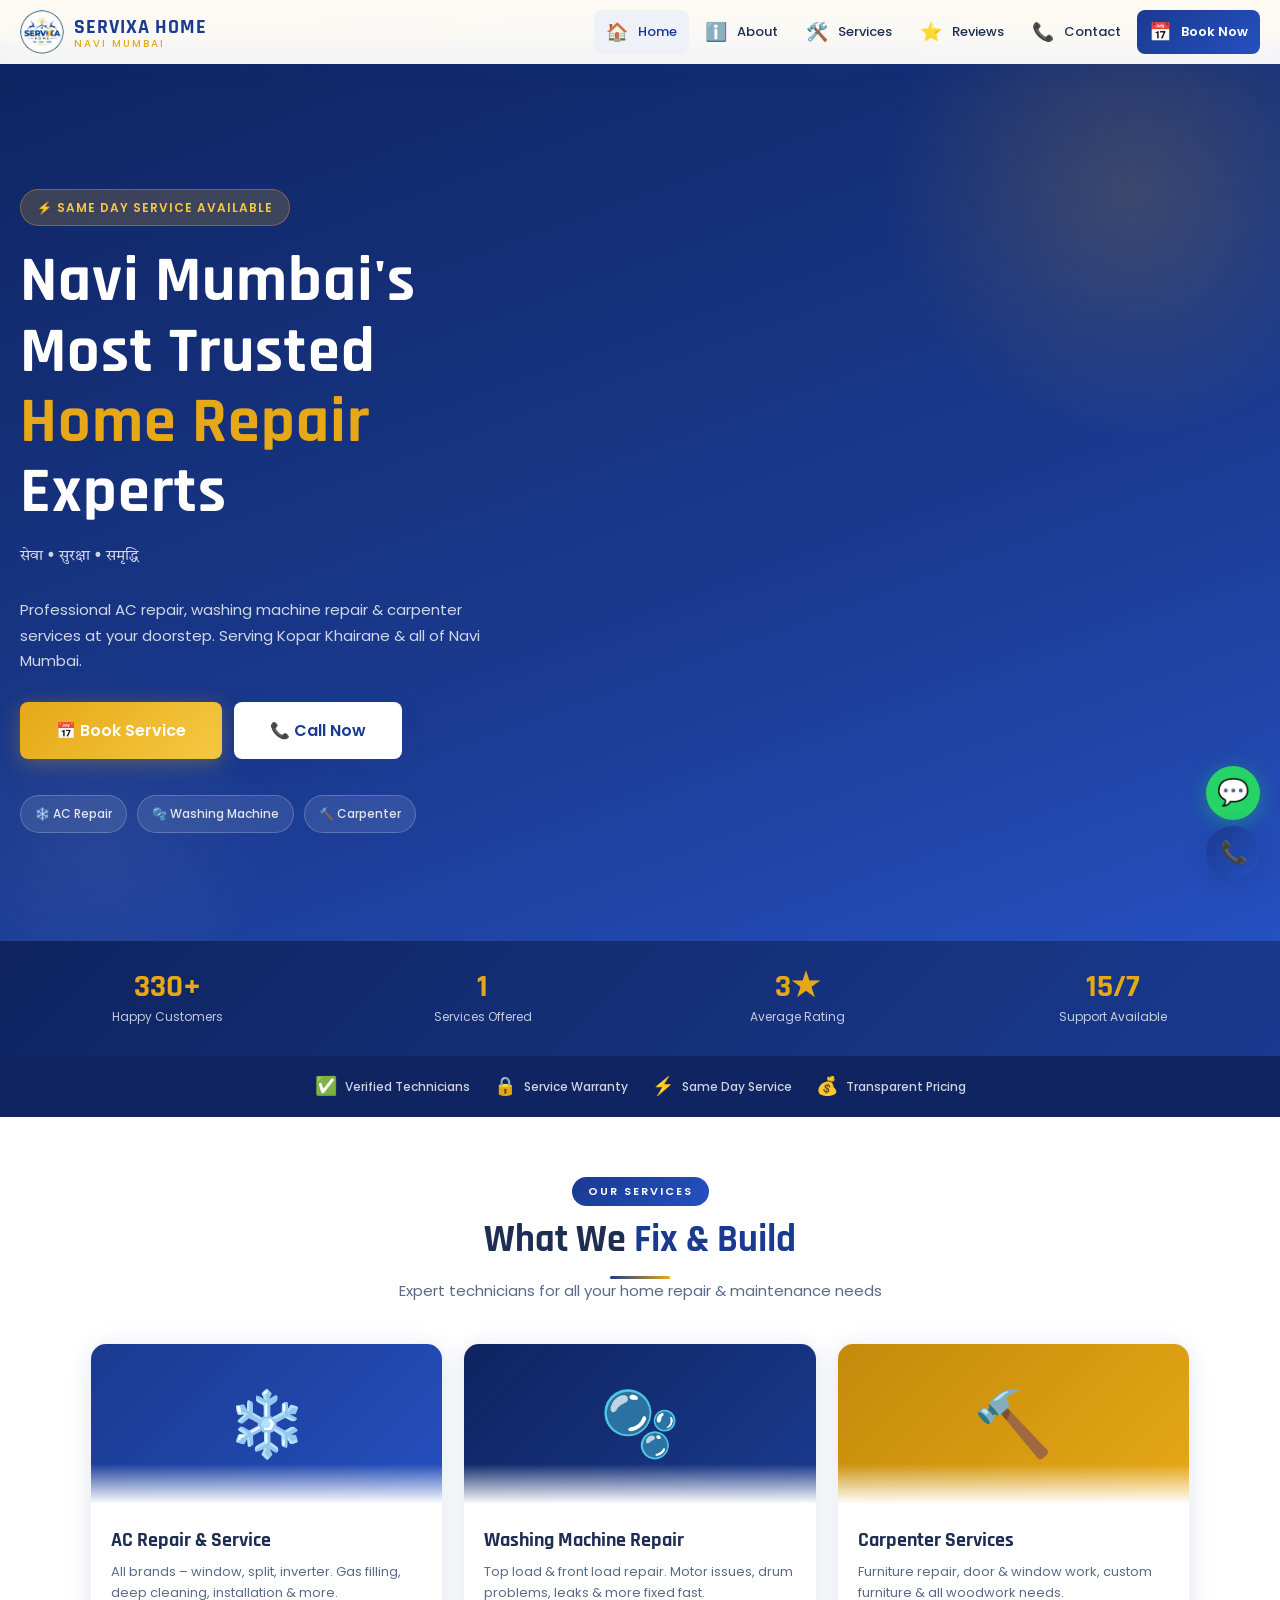
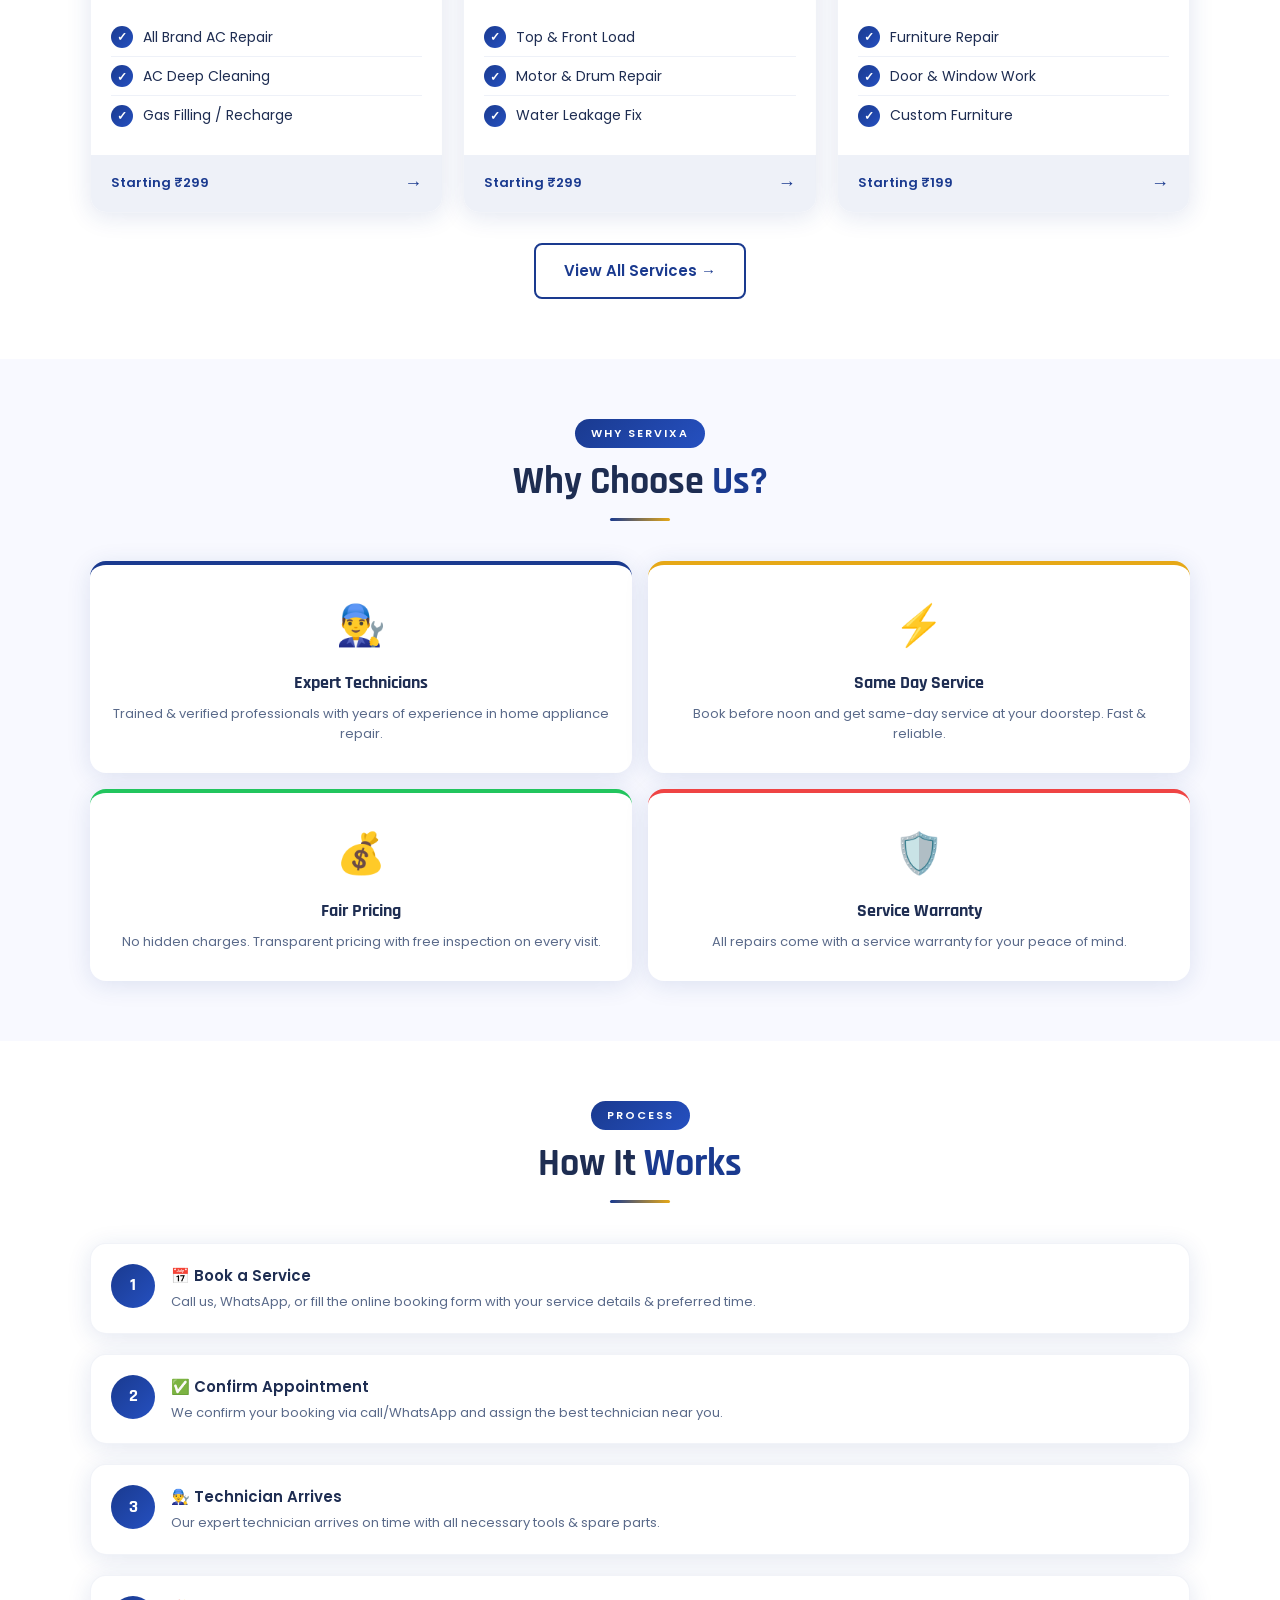
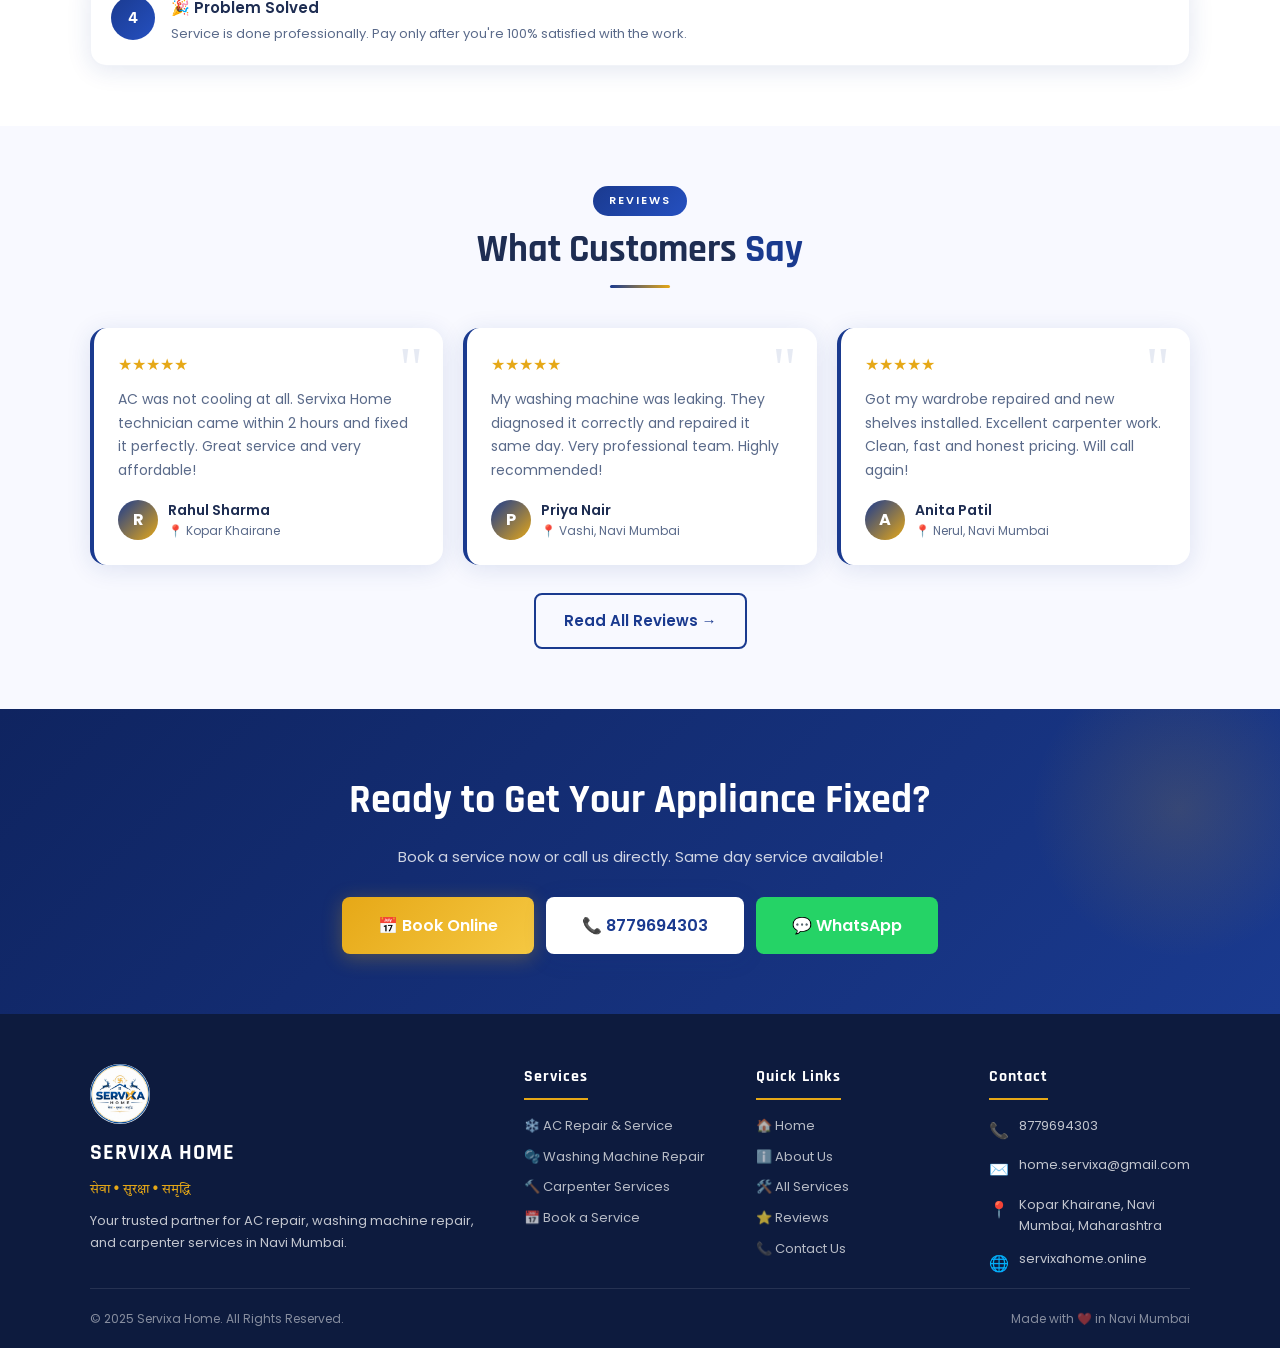
==== commit 00220858: "Update index.html" ====
--- a/index.html
+++ b/index.html
@@ -1,3 +1,5 @@
+<link rel="icon" href="favicon.ico">
+<link rel="shortcut icon" href="favicon.ico">
 <!DOCTYPE html>
 <html lang="en">
 <head>
--- a/style.css
+++ b/style.css
@@ -1,206 +1,890 @@
-/* ============================================================
-   SERVIXA HOME — Premium Stylesheet
-   Theme: Royal Navy Blue #0b2550  +  Radiant Gold #f0a500
-   Fonts: Cormorant Garamond (headings) + Plus Jakarta Sans (body)
-   ============================================================ */
-@import url('https://fonts.googleapis.com/css2?family=Cormorant+Garamond:wght@600;700;800&family=Plus+Jakarta+Sans:wght@300;400;500;600;700;800&family=Noto+Sans+Devanagari:wght@400;600;700&display=swap');
-
-:root{
-  --navy:#0b2550; --navy-mid:#153671; --navy-lt:#1d4694;
-  --gold:#f0a500; --gold-br:#ffc533; --gold-dk:#c8820a;
-  --white:#fff; --cream:#faf8f3; --smoke:#f2f0eb;
-  --muted:#7a7a8a; --txt:#16162a;
-  --r8:8px; --r12:12px; --r20:20px; --rFull:999px;
-  --sh-sm:0 4px 16px rgba(11,37,80,.09);
-  --sh-md:0 12px 40px rgba(11,37,80,.14);
-  --sh-lg:0 24px 72px rgba(11,37,80,.2);
-  --sh-gold:0 8px 32px rgba(240,165,0,.32);
-  --ease:cubic-bezier(.4,0,.2,1); --dur:.32s;
-}
-*,*::before,*::after{box-sizing:border-box;margin:0;padding:0}
-html{scroll-behavior:smooth;font-size:16px}
-body{font-family:'Plus Jakarta Sans',sans-serif;color:var(--txt);background:var(--white);overflow-x:hidden;line-height:1.65}
-img{max-width:100%;display:block} a{text-decoration:none;color:inherit} ul{list-style:none}
-::-webkit-scrollbar{width:6px} ::-webkit-scrollbar-track{background:var(--navy)} ::-webkit-scrollbar-thumb{background:var(--gold);border-radius:3px}
-
-/* ── NAVBAR ── */
-.navbar{position:fixed;top:0;left:0;right:0;z-index:1000;background:rgba(255,255,255,.97);backdrop-filter:blur(18px);border-bottom:1px solid rgba(11,37,80,.07);transition:box-shadow var(--dur) var(--ease)}
-.navbar.scrolled{box-shadow:var(--sh-md)}
-.nav-wrap{max-width:1220px;margin:0 auto;padding:0 28px;display:flex;align-items:center;justify-content:space-between;height:76px}
-.nav-brand{display:flex;align-items:center;gap:14px}
-.nav-brand img{height:54px;width:54px;border-radius:50%;object-fit:contain;border:2px solid rgba(240,165,0,.2);transition:transform var(--dur) var(--ease)}
-.nav-brand:hover img{transform:rotate(-4deg) scale(1.06)}
-.brand-name{font-family:'Cormorant Garamond',serif;font-size:1.5rem;font-weight:800;color:var(--navy);letter-spacing:-.02em;line-height:1}
-.brand-name em{color:var(--gold);font-style:normal}
-.brand-sub{font-family:'Noto Sans Devanagari',sans-serif;font-size:.62rem;color:var(--muted);letter-spacing:.05em;margin-top:2px}
-.nav-links{display:flex;align-items:center;gap:34px}
-.nav-links a{font-size:.875rem;font-weight:600;color:var(--txt);position:relative;padding-bottom:4px;transition:color var(--dur) var(--ease)}
-.nav-links a::after{content:'';position:absolute;bottom:0;left:0;width:0;height:2px;background:linear-gradient(90deg,var(--navy),var(--gold));border-radius:2px;transition:width var(--dur) var(--ease)}
-.nav-links a:hover,.nav-links a.active{color:var(--navy)}
-.nav-links a:hover::after,.nav-links a.active::after{width:100%}
-.nav-cta{background:linear-gradient(135deg,var(--navy),var(--navy-lt)) !important;color:var(--white) !important;padding:11px 26px !important;border-radius:var(--rFull) !important;font-weight:700 !important;box-shadow:var(--sh-sm) !important;transition:transform var(--dur) var(--ease),box-shadow var(--dur) var(--ease) !important}
-.nav-cta::after{display:none !important} .nav-cta:hover{transform:translateY(-2px) !important;box-shadow:var(--sh-md) !important}
-.burger{display:none;flex-direction:column;gap:5px;background:none;border:none;cursor:pointer;padding:6px}
-.burger span{display:block;width:26px;height:2px;background:var(--navy);border-radius:2px;transition:var(--dur) var(--ease)}
-.burger.open span:nth-child(1){transform:rotate(45deg) translate(5px,5px)}
-.burger.open span:nth-child(2){opacity:0;width:0}
-.burger.open span:nth-child(3){transform:rotate(-45deg) translate(5px,-5px)}
-
-/* ── BUTTONS ── */
-.btn{display:inline-flex;align-items:center;gap:8px;padding:13px 28px;border-radius:var(--rFull);font-weight:700;font-size:.92rem;border:none;cursor:pointer;transition:transform var(--dur) var(--ease),box-shadow var(--dur) var(--ease)}
-.btn:hover{transform:translateY(-3px)}
-.btn-gold{background:linear-gradient(135deg,var(--gold),var(--gold-br));color:var(--navy);box-shadow:var(--sh-gold)}
-.btn-gold:hover{box-shadow:0 14px 44px rgba(240,165,0,.45)}
-.btn-navy{background:linear-gradient(135deg,var(--navy),var(--navy-lt));color:var(--white);box-shadow:var(--sh-md)}
-.btn-outline-w{background:transparent;color:var(--white);border:1.5px solid rgba(255,255,255,.35)}
-.btn-outline-w:hover{background:rgba(255,255,255,.1)}
-.btn-outline-n{background:transparent;color:var(--navy);border:1.5px solid rgba(11,37,80,.28)}
-.btn-outline-n:hover{background:rgba(11,37,80,.05)}
-
-/* ── HERO ── */
-.hero{min-height:100vh;background:linear-gradient(155deg,var(--navy) 0%,#0e2d6e 48%,#132f74 100%);display:flex;align-items:center;padding-top:76px;overflow:hidden;position:relative}
-.hero-grid-bg{position:absolute;inset:0;background-image:linear-gradient(rgba(255,255,255,.026) 1px,transparent 1px),linear-gradient(90deg,rgba(255,255,255,.026) 1px,transparent 1px);background-size:56px 56px;pointer-events:none}
-.hero-orb{position:absolute;border-radius:50%;filter:blur(80px);pointer-events:none}
-.orb1{width:520px;height:520px;background:rgba(240,165,0,.07);top:-120px;right:-80px;animation:orbFloat 9s ease-in-out infinite}
-.orb2{width:360px;height:360px;background:rgba(29,70,148,.4);bottom:-100px;left:5%;animation:orbFloat 7s ease-in-out infinite reverse;animation-delay:-3s}
-.orb3{width:200px;height:200px;background:rgba(240,165,0,.04);top:45%;left:32%;animation:orbFloat 6s ease-in-out infinite;animation-delay:-5s}
-@keyframes orbFloat{0%,100%{transform:translate(0,0) scale(1)} 33%{transform:translate(18px,-18px) scale(1.04)} 66%{transform:translate(-12px,14px) scale(.97)}}
-.hero-wrap{max-width:1220px;margin:0 auto;padding:96px 28px 80px;display:grid;grid-template-columns:1fr 1fr;gap:64px;align-items:center;position:relative;z-index:2}
-.hero-eyebrow{display:inline-flex;align-items:center;gap:10px;background:rgba(240,165,0,.14);border:1px solid rgba(240,165,0,.3);color:var(--gold-br);padding:7px 18px;border-radius:var(--rFull);font-size:.74rem;font-weight:700;letter-spacing:.1em;text-transform:uppercase;margin-bottom:26px;animation:fadeUp .6s .1s var(--ease) both}
-.pulse-dot{width:7px;height:7px;border-radius:50%;background:var(--gold-br);animation:pulse 2s infinite}
-@keyframes pulse{0%{box-shadow:0 0 0 0 rgba(255,197,51,.5)} 70%{box-shadow:0 0 0 10px rgba(255,197,51,0)} 100%{box-shadow:0 0 0 0 rgba(255,197,51,0)}}
-.hero-title{font-family:'Cormorant Garamond',serif;font-size:clamp(2.4rem,4.5vw,3.7rem);font-weight:800;color:var(--white);line-height:1.1;margin-bottom:18px;animation:fadeUp .6s .18s var(--ease) both}
-.hero-title .gold{color:var(--gold-br);display:block}
-.hero-hi{font-family:'Noto Sans Devanagari',sans-serif;font-size:1.05rem;color:var(--gold-br);margin-bottom:14px;animation:fadeUp .6s .24s var(--ease) both}
-.hero-sub{font-size:1rem;color:rgba(255,255,255,.68);line-height:1.78;margin-bottom:36px;animation:fadeUp .6s .3s var(--ease) both}
-.hero-btns{display:flex;gap:14px;flex-wrap:wrap;animation:fadeUp .6s .38s var(--ease) both}
-.hero-stats{display:flex;margin-top:48px;padding-top:36px;border-top:1px solid rgba(255,255,255,.1);animation:fadeUp .6s .46s var(--ease) both}
-.hs{flex:1;text-align:center;padding:0 10px}
-.hs+.hs{border-left:1px solid rgba(255,255,255,.1)}
-.hs-n{font-family:'Cormorant Garamond',serif;font-size:2.2rem;font-weight:800;color:var(--gold-br);line-height:1}
-.hs-l{font-size:.68rem;color:rgba(255,255,255,.42);text-transform:uppercase;letter-spacing:.08em;margin-top:4px}
-/* Hero right */
-.hero-cards{display:flex;flex-direction:column;gap:16px;animation:fadeRight .7s .3s var(--ease) both}
-.hcard{background:rgba(255,255,255,.07);backdrop-filter:blur(14px);border:1px solid rgba(255,255,255,.1);border-radius:var(--r20);padding:22px 24px;display:flex;align-items:center;gap:16px;transition:transform var(--dur) var(--ease),background var(--dur) var(--ease)}
-.hcard:hover{background:rgba(255,255,255,.13);transform:translateX(6px)}
-.hc-ico{width:52px;height:52px;flex-shrink:0;background:rgba(240,165,0,.18);border-radius:14px;display:flex;align-items:center;justify-content:center;font-size:1.6rem}
-.hc-t{color:var(--white);font-weight:700;font-size:.95rem}
-.hc-s{color:rgba(255,255,255,.48);font-size:.8rem;margin-top:2px}
-.hcard-row{display:grid;grid-template-columns:1fr 1fr;gap:16px}
-
-/* ── SECTION SHARED ── */
-.section{padding:104px 28px}
-.container{max-width:1220px;margin:0 auto}
-.sec-tag{display:inline-block;font-size:.7rem;font-weight:800;letter-spacing:.14em;text-transform:uppercase;color:var(--gold-dk);background:rgba(240,165,0,.1);padding:5px 16px;border-radius:var(--rFull);margin-bottom:14px}
-.sec-title{font-family:'Cormorant Garamond',serif;font-size:clamp(2rem,3.5vw,2.9rem);font-weight:800;color:var(--navy);line-height:1.12;margin-bottom:14px}
-.sec-title em{color:var(--gold-dk);font-style:normal}
-.sec-sub{font-size:.96rem;color:var(--muted);max-width:520px;line-height:1.78}
-.sec-head{margin-bottom:56px} .sec-head.center{text-align:center} .sec-head.center .sec-sub{margin:0 auto}
-
-/* ── SERVICES GRID ── */
-.services-grid{display:grid;grid-template-columns:repeat(auto-fit,minmax(290px,1fr));gap:24px}
-.srv-card{background:var(--white);border:1.5px solid rgba(11,37,80,.08);border-radius:var(--r20);padding:36px;position:relative;overflow:hidden;transition:transform var(--dur) var(--ease),box-shadow var(--dur) var(--ease),border-color var(--dur) var(--ease)}
-.srv-card::before{content:'';position:absolute;top:0;left:0;right:0;height:4px;background:linear-gradient(90deg,var(--navy),var(--gold));transform:scaleX(0);transform-origin:left;transition:transform var(--dur) var(--ease)}
-.srv-card:hover{transform:translateY(-8px);box-shadow:var(--sh-lg);border-color:transparent}
-.srv-card:hover::before{transform:scaleX(1)}
-.srv-ico{width:68px;height:68px;border-radius:18px;background:linear-gradient(135deg,var(--navy),var(--navy-lt));display:flex;align-items:center;justify-content:center;font-size:1.9rem;margin-bottom:22px}
-.srv-card h3{font-size:1.1rem;font-weight:800;color:var(--navy);margin-bottom:10px}
-.srv-card p{font-size:.875rem;color:var(--muted);line-height:1.72;margin-bottom:22px}
-.srv-link{display:inline-flex;align-items:center;gap:6px;font-size:.82rem;font-weight:700;color:var(--navy-mid);transition:gap var(--dur) var(--ease),color var(--dur) var(--ease)}
-.srv-link:hover{color:var(--gold-dk);gap:12px}
-
-/* ── WHY US (dark) ── */
-.why-sec{background:var(--navy);position:relative;overflow:hidden}
-.why-sec::before{content:'';position:absolute;inset:0;background:radial-gradient(circle at 80% 50%,rgba(240,165,0,.07) 0%,transparent 60%)}
-.feat-grid{display:grid;grid-template-columns:repeat(auto-fit,minmax(200px,1fr));gap:24px}
-.feat-card{background:rgba(255,255,255,.04);border:1px solid rgba(255,255,255,.07);border-radius:var(--r20);padding:32px 24px;text-align:center;transition:transform var(--dur) var(--ease),background var(--dur) var(--ease),border-color var(--dur) var(--ease)}
-.feat-card:hover{transform:translateY(-6px);background:rgba(255,255,255,.09);border-color:rgba(240,165,0,.3)}
-.feat-ico{font-size:2.4rem;margin-bottom:14px}
-.feat-card h3{color:var(--white);font-weight:700;font-size:.95rem;margin-bottom:8px}
-.feat-card p{color:rgba(255,255,255,.44);font-size:.82rem;line-height:1.68}
-
-/* ── HOW IT WORKS ── */
-.steps-grid{display:grid;grid-template-columns:repeat(4,1fr);gap:24px;position:relative}
-.steps-grid::before{content:'';position:absolute;top:36px;left:calc(12.5% + 36px);right:calc(12.5% + 36px);height:2px;background:linear-gradient(90deg,var(--navy),var(--gold),var(--navy));pointer-events:none}
-.step-item{text-align:center;padding:0 16px}
-.step-num{width:72px;height:72px;border-radius:50%;background:linear-gradient(135deg,var(--navy),var(--navy-lt));color:var(--white);font-family:'Cormorant Garamond',serif;font-size:1.7rem;font-weight:800;display:flex;align-items:center;justify-content:center;margin:0 auto 22px;position:relative;z-index:1;box-shadow:var(--sh-md);transition:transform var(--dur) var(--ease),box-shadow var(--dur) var(--ease)}
-.step-item:hover .step-num{transform:scale(1.1);box-shadow:var(--sh-gold)}
-.step-item h3{font-weight:700;color:var(--navy);margin-bottom:8px;font-size:.95rem}
-.step-item p{font-size:.82rem;color:var(--muted);line-height:1.68}
-
-/* ── REVIEWS ── */
-.reviews-grid{display:grid;grid-template-columns:repeat(auto-fit,minmax(300px,1fr));gap:24px}
-.rev-card{background:var(--white);border:1.5px solid rgba(11,37,80,.07);border-radius:var(--r20);padding:30px;transition:transform var(--dur) var(--ease),box-shadow var(--dur) var(--ease)}
-.rev-card:hover{transform:translateY(-6px);box-shadow:var(--sh-md)}
-.rev-stars{color:var(--gold);font-size:1rem;letter-spacing:2px;margin-bottom:12px}
-.rev-text{font-size:.875rem;color:var(--txt);line-height:1.78;margin-bottom:20px;font-style:italic}
-.rev-author{display:flex;align-items:center;gap:12px}
-.rev-av{width:46px;height:46px;border-radius:50%;background:linear-gradient(135deg,var(--navy),var(--gold-dk));display:flex;align-items:center;justify-content:center;font-weight:800;color:#fff;font-size:.9rem;flex-shrink:0}
-.rev-name{font-weight:700;font-size:.88rem;color:var(--navy)}
-.rev-loc{font-size:.74rem;color:var(--muted)}
-.rev-badge{display:inline-block;background:rgba(11,37,80,.07);color:var(--navy-mid);padding:2px 10px;border-radius:99px;font-size:.68rem;font-weight:700;margin-top:4px;text-transform:uppercase;letter-spacing:.06em}
-
-/* ── BOOKING ── */
-.booking-grid{display:grid;grid-template-columns:1fr 1fr;gap:64px;align-items:start}
-.booking-info h2{font-family:'Cormorant Garamond',serif;font-size:2.1rem;font-weight:800;color:var(--navy);margin-bottom:14px}
-.booking-info>p{color:var(--muted);line-height:1.78;margin-bottom:32px}
-.c-list{display:flex;flex-direction:column;gap:14px}
-.c-item{display:flex;align-items:center;gap:16px;background:var(--cream);border:1px solid rgba(11,37,80,.07);border-radius:var(--r12);padding:16px 20px;transition:transform var(--dur) var(--ease),box-shadow var(--dur) var(--ease)}
-.c-item:hover{transform:translateX(6px);box-shadow:var(--sh-sm)}
-.c-ico{width:46px;height:46px;border-radius:12px;background:var(--navy);display:flex;align-items:center;justify-content:center;font-size:1.1rem;flex-shrink:0}
-.c-item a{color:var(--navy);font-weight:700;font-size:.92rem}
-.c-item span{color:var(--muted);font-size:.77rem}
-.booking-form{background:var(--white);border-radius:var(--r20);padding:44px;box-shadow:var(--sh-lg);border:1px solid rgba(11,37,80,.06)}
-.form-title{font-family:'Cormorant Garamond',serif;font-size:1.55rem;font-weight:800;color:var(--navy);margin-bottom:28px}
-.form-group{margin-bottom:18px}
-.form-label{display:block;font-size:.81rem;font-weight:700;color:var(--txt);margin-bottom:8px}
-.form-input,.form-select,.form-textarea{width:100%;padding:12px 16px;border:1.5px solid rgba(11,37,80,.12);border-radius:var(--r8);font-family:'Plus Jakarta Sans',sans-serif;font-size:.875rem;color:var(--txt);background:var(--white);outline:none;transition:border-color var(--dur) var(--ease),box-shadow var(--dur) var(--ease)}
-.form-input:focus,.form-select:focus,.form-textarea:focus{border-color:var(--navy);box-shadow:0 0 0 3px rgba(11,37,80,.1)}
-.form-textarea{resize:vertical;min-height:96px}
-.form-row{display:grid;grid-template-columns:1fr 1fr;gap:16px}
-.alert{padding:13px 18px;border-radius:var(--r8);font-size:.875rem;font-weight:600;display:none;margin-bottom:16px}
-.alert.success{background:rgba(34,197,94,.1);color:#15803d;border:1px solid rgba(34,197,94,.3);display:block}
-.alert.error{background:rgba(239,68,68,.1);color:#dc2626;border:1px solid rgba(239,68,68,.3);display:block}
-
-/* ── CTA BANNER ── */
-.cta-banner{background:linear-gradient(135deg,var(--gold-dk),var(--gold),var(--gold-br));padding:84px 28px;text-align:center;position:relative;overflow:hidden}
-.cta-banner::before{content:'';position:absolute;inset:0;background:radial-gradient(ellipse at center,rgba(255,255,255,.15) 0%,transparent 70%)}
-.cta-banner h2{font-family:'Cormorant Garamond',serif;font-size:clamp(2rem,3.5vw,2.9rem);font-weight:800;color:var(--navy);margin-bottom:14px;position:relative}
-.cta-banner p{color:rgba(11,37,80,.7);margin-bottom:32px;font-size:1rem;position:relative}
-.cta-btns{display:flex;gap:14px;justify-content:center;flex-wrap:wrap;position:relative}
-
-/* ── PAGE HERO (inner) ── */
-.page-hero{background:linear-gradient(155deg,var(--navy),var(--navy-mid));padding:152px 28px 88px;text-align:center;position:relative;overflow:hidden}
-.page-hero::before{content:'';position:absolute;inset:0;background-image:linear-gradient(rgba(255,255,255,.024) 1px,transparent 1px),linear-gradient(90deg,rgba(255,255,255,.024) 1px,transparent 1px);background-size:56px 56px}
-.page-hero h1{font-family:'Cormorant Garamond',serif;font-size:clamp(2.2rem,4.5vw,3.5rem);font-weight:800;color:var(--white);margin-bottom:12px;position:relative}
-.page-hero h1 em{color:var(--gold-br);font-style:normal}
-.page-hero>p{color:rgba(255,255,255,.6);font-size:1rem;max-width:520px;margin:0 auto;position:relative}
-.breadcrumb{display:flex;align-items:center;justify-content:center;gap:8px;margin-bottom:16px;position:relative}
-.breadcrumb a,.breadcrumb span{font-size:.77rem;color:rgba(255,255,255,.42)}
-.breadcrumb a:hover{color:var(--gold-br)} .breadcrumb .sep{color:rgba(255,255,255,.2)} .breadcrumb .cur{color:var(--gold-br)}
-
-/* ── FOOTER ── */
-footer{background:#060f20;color:var(--white);padding:72px 28px 0}
-.footer-inner{max-width:1220px;margin:0 auto}
-.footer-grid{display:grid;grid-template-columns:2fr 1fr 1fr 1fr;gap:48px;padding-bottom:52px;border-bottom:1px solid rgba(255,255,255,.06)}
-.footer-brand img{height:60px;width:60px;object-fit:contain;border-radius:50%;margin-bottom:16px}
-.footer-brand p{font-size:.83rem;color:rgba(255,255,255,.4);line-height:1.78;max-width:240px;margin-bottom:12px}
-.footer-hi{font-family:'Noto Sans Devanagari',sans-serif;color:var(--gold-br);font-size:.82rem}
-.soc-row{display:flex;gap:10px;margin-top:18px}
-.soc{width:40px;height:40px;border-radius:10px;background:rgba(255,255,255,.05);border:1px solid rgba(255,255,255,.08);display:flex;align-items:center;justify-content:center;font-size:1rem;transition:background var(--dur) var(--ease),transform var(--dur) var(--ease)}
-.soc:hover{background:var(--gold);transform:translateY(-3px)}
-.footer-col h4{font-size:.76rem;font-weight:800;color:var(--white);letter-spacing:.1em;text-transform:uppercase;margin-bottom:20px}
-.footer-col ul{display:flex;flex-direction:column;gap:10px}
-.footer-col ul a{font-size:.84rem;color:rgba(255,255,255,.4);transition:color var(--dur) var(--ease),padding-left var(--dur) var(--ease)}
-.footer-col ul a:hover{color:var(--gold-br);padding-left:4px}
-.footer-bot{padding:24px 0;display:flex;align-items:center;justify-content:space-between;font-size:.77rem;color:rgba(255,255,255,.22)}
-
-/* ── FLOATING BUTTONS ── */
-.wa-float{position:fixed;bottom:28px;right:28px;z-index:999;width:60px;height:60px;border-radius:50%;background:#25D366;display:flex;align-items:center;justify-content:center;font-size:1.7rem;box-shadow:0 6px 24px rgba(37,211,102,.45);animation:waFloat 3s ease-in-out infinite;transition:transform var(--dur) var(--ease)}
-.wa-float:hover{transform:scale(1.12) !important}
-@keyframes waFloat{0%,100%{transform:translateY(0)} 50%{transform:translateY(-8px)}}
-.phone-float{position:fixed;bottom:100px;right:28px;z-index:999;width:60px;height:60px;border-radius:50%;background:linear-gradient(135deg,var(--navy),var(--navy-lt));display:flex;align-items:center;justify-content:center;font-size:1.4rem;box-shadow:var(--sh-md);transition:transform var(--dur) var(--ease),box-shadow var(--dur) var(--ease)}
-.phone-float:hover{transform:scale(1.12);box-shadow:var(--sh-lg)}
-
-/* ── ANIMATIONS ── */
-@keyframes fadeUp{from{opacity:
+/* ===== SERVIXA HOME - MAIN STYLESHEET ===== */
+@import url('https://fonts.googleapis.com/css2?family=Rajdhani:wght@400;500;600;700&family=Poppins:wght@300;400;500;600;700&family=Tiro+Devanagari+Hindi&display=swap');
+
+:root {
+  --primary: #1a3a8f;
+  --primary-dark: #0f2460;
+  --primary-light: #2550c0;
+  --gold: #e6a817;
+  --gold-light: #f5c842;
+  --gold-dark: #c48a0a;
+  --white: #ffffff;
+  --off-white: #f8f9ff;
+  --light-gray: #eef1f8;
+  --gray: #8892a4;
+  --dark: #0d1b3e;
+  --text: #1e2d52;
+  --text-light: #5a6a8a;
+  --success: #22c55e;
+  --shadow: 0 4px 24px rgba(26, 58, 143, 0.12);
+  --shadow-lg: 0 8px 48px rgba(26, 58, 143, 0.18);
+  --radius: 16px;
+  --radius-sm: 8px;
+  --transition: all 0.3s cubic-bezier(0.4, 0, 0.2, 1);
+}
+
+* { margin: 0; padding: 0; box-sizing: border-box; }
+
+html { scroll-behavior: smooth; }
+
+body {
+  font-family: 'Poppins', sans-serif;
+  color: var(--text);
+  background: var(--white);
+  overflow-x: hidden;
+  line-height: 1.6;
+}
+
+/* ===== SCROLLBAR ===== */
+::-webkit-scrollbar { width: 5px; }
+::-webkit-scrollbar-track { background: var(--light-gray); }
+::-webkit-scrollbar-thumb { background: var(--primary); border-radius: 10px; }
+
+/* ===== NAVBAR ===== */
+.navbar {
+  position: fixed;
+  top: 0; left: 0; right: 0;
+  z-index: 1000;
+  background: rgba(255,255,255,0.95);
+  backdrop-filter: blur(20px);
+  -webkit-backdrop-filter: blur(20px);
+  box-shadow: 0 2px 20px rgba(26,58,143,0.1);
+  padding: 0 20px;
+  height: 64px;
+  display: flex;
+  align-items: center;
+  justify-content: space-between;
+  transition: var(--transition);
+}
+
+.nav-logo {
+  display: flex;
+  align-items: center;
+  gap: 10px;
+  text-decoration: none;
+}
+
+.nav-logo img {
+  height: 44px;
+  width: 44px;
+  border-radius: 50%;
+  object-fit: cover;
+}
+
+.nav-logo-text {
+  display: flex;
+  flex-direction: column;
+  line-height: 1.1;
+}
+
+.nav-logo-text .brand {
+  font-family: 'Rajdhani', sans-serif;
+  font-size: 20px;
+  font-weight: 700;
+  color: var(--primary);
+  letter-spacing: 1px;
+}
+
+.nav-logo-text .tagline {
+  font-size: 10px;
+  color: var(--gold);
+  font-weight: 500;
+  letter-spacing: 2px;
+  text-transform: uppercase;
+}
+
+.nav-menu {
+  display: none;
+  flex-direction: column;
+  gap: 4px;
+  cursor: pointer;
+  padding: 8px;
+}
+
+.nav-menu span {
+  display: block;
+  width: 24px;
+  height: 2px;
+  background: var(--primary);
+  border-radius: 2px;
+  transition: var(--transition);
+}
+
+.nav-links {
+  position: fixed;
+  top: 64px; left: 0; right: 0;
+  background: var(--white);
+  padding: 20px;
+  display: none;
+  flex-direction: column;
+  gap: 4px;
+  box-shadow: var(--shadow-lg);
+  border-top: 2px solid var(--gold);
+  animation: slideDown 0.3s ease;
+}
+
+.nav-links.open { display: flex; }
+
+@keyframes slideDown {
+  from { opacity: 0; transform: translateY(-10px); }
+  to { opacity: 1; transform: translateY(0); }
+}
+
+.nav-links a {
+  text-decoration: none;
+  color: var(--text);
+  font-weight: 500;
+  font-size: 15px;
+  padding: 12px 16px;
+  border-radius: var(--radius-sm);
+  transition: var(--transition);
+  display: flex;
+  align-items: center;
+  gap: 10px;
+}
+
+.nav-links a:hover, .nav-links a.active {
+  background: var(--light-gray);
+  color: var(--primary);
+}
+
+.nav-links a .nav-icon { font-size: 18px; }
+
+.nav-cta {
+  background: linear-gradient(135deg, var(--primary), var(--primary-light)) !important;
+  color: var(--white) !important;
+  border-radius: var(--radius-sm) !important;
+  font-weight: 600 !important;
+}
+
+/* ===== MOBILE NAV ===== */
+@media (max-width: 768px) {
+  .nav-menu { display: flex; }
+}
+
+@media (min-width: 769px) {
+  .nav-links {
+    position: static;
+    display: flex;
+    flex-direction: row;
+    padding: 0;
+    box-shadow: none;
+    border: none;
+    background: transparent;
+    animation: none;
+  }
+  .nav-links a { padding: 8px 12px; font-size: 13px; }
+  .nav-menu { display: none; }
+}
+
+/* ===== PAGE HEADER ===== */
+.page-header {
+  background: linear-gradient(135deg, var(--primary-dark) 0%, var(--primary) 50%, var(--primary-light) 100%);
+  padding: 100px 20px 50px;
+  text-align: center;
+  position: relative;
+  overflow: hidden;
+}
+
+.page-header::before {
+  content: '';
+  position: absolute;
+  top: -50%;
+  right: -20%;
+  width: 400px;
+  height: 400px;
+  background: radial-gradient(circle, rgba(230,168,23,0.2) 0%, transparent 70%);
+  border-radius: 50%;
+}
+
+.page-header h1 {
+  font-family: 'Rajdhani', sans-serif;
+  font-size: clamp(28px, 6vw, 48px);
+  color: var(--white);
+  font-weight: 700;
+  letter-spacing: 2px;
+  position: relative;
+  z-index: 1;
+}
+
+.page-header p {
+  color: rgba(255,255,255,0.8);
+  font-size: 15px;
+  margin-top: 8px;
+  position: relative;
+  z-index: 1;
+}
+
+.breadcrumb {
+  display: flex;
+  align-items: center;
+  justify-content: center;
+  gap: 8px;
+  margin-top: 16px;
+  position: relative;
+  z-index: 1;
+}
+
+.breadcrumb a { color: var(--gold-light); text-decoration: none; font-size: 13px; }
+.breadcrumb span { color: rgba(255,255,255,0.5); font-size: 13px; }
+
+/* ===== SECTIONS ===== */
+.section { padding: 60px 20px; }
+.section-alt { background: var(--off-white); }
+
+.section-header {
+  text-align: center;
+  margin-bottom: 40px;
+}
+
+.section-badge {
+  display: inline-block;
+  background: linear-gradient(135deg, var(--primary), var(--primary-light));
+  color: var(--white);
+  font-size: 11px;
+  font-weight: 600;
+  letter-spacing: 2px;
+  text-transform: uppercase;
+  padding: 6px 16px;
+  border-radius: 20px;
+  margin-bottom: 12px;
+}
+
+.section-title {
+  font-family: 'Rajdhani', sans-serif;
+  font-size: clamp(24px, 5vw, 38px);
+  font-weight: 700;
+  color: var(--text);
+  line-height: 1.2;
+  margin-bottom: 12px;
+}
+
+.section-title span { color: var(--primary); }
+.section-title .gold { color: var(--gold); }
+
+.section-subtitle {
+  color: var(--text-light);
+  font-size: 15px;
+  max-width: 500px;
+  margin: 0 auto;
+}
+
+.divider {
+  width: 60px;
+  height: 3px;
+  background: linear-gradient(90deg, var(--primary), var(--gold));
+  border-radius: 2px;
+  margin: 12px auto 0;
+}
+
+/* ===== BUTTONS ===== */
+.btn {
+  display: inline-flex;
+  align-items: center;
+  gap: 8px;
+  padding: 14px 28px;
+  border-radius: var(--radius-sm);
+  font-family: 'Poppins', sans-serif;
+  font-weight: 600;
+  font-size: 15px;
+  text-decoration: none;
+  border: none;
+  cursor: pointer;
+  transition: var(--transition);
+  white-space: nowrap;
+}
+
+.btn-primary {
+  background: linear-gradient(135deg, var(--primary), var(--primary-light));
+  color: var(--white);
+  box-shadow: 0 4px 20px rgba(26,58,143,0.3);
+}
+
+.btn-primary:hover {
+  transform: translateY(-2px);
+  box-shadow: 0 8px 30px rgba(26,58,143,0.4);
+}
+
+.btn-gold {
+  background: linear-gradient(135deg, var(--gold), var(--gold-light));
+  color: var(--white);
+  box-shadow: 0 4px 20px rgba(230,168,23,0.3);
+}
+
+.btn-gold:hover {
+  transform: translateY(-2px);
+  box-shadow: 0 8px 30px rgba(230,168,23,0.4);
+}
+
+.btn-outline {
+  background: transparent;
+  color: var(--primary);
+  border: 2px solid var(--primary);
+}
+
+.btn-outline:hover {
+  background: var(--primary);
+  color: var(--white);
+}
+
+.btn-white {
+  background: var(--white);
+  color: var(--primary);
+  box-shadow: var(--shadow);
+}
+
+.btn-white:hover {
+  transform: translateY(-2px);
+  box-shadow: var(--shadow-lg);
+}
+
+.btn-lg { padding: 16px 36px; font-size: 16px; }
+.btn-sm { padding: 10px 20px; font-size: 13px; }
+.btn-full { width: 100%; justify-content: center; }
+
+/* ===== CARDS ===== */
+.card {
+  background: var(--white);
+  border-radius: var(--radius);
+  padding: 28px;
+  box-shadow: var(--shadow);
+  border: 1px solid rgba(26,58,143,0.06);
+  transition: var(--transition);
+}
+
+.card:hover {
+  transform: translateY(-4px);
+  box-shadow: var(--shadow-lg);
+  border-color: rgba(26,58,143,0.12);
+}
+
+.card-icon {
+  width: 60px;
+  height: 60px;
+  background: linear-gradient(135deg, var(--primary), var(--primary-light));
+  border-radius: var(--radius-sm);
+  display: flex;
+  align-items: center;
+  justify-content: center;
+  font-size: 28px;
+  margin-bottom: 16px;
+}
+
+.card-icon.gold {
+  background: linear-gradient(135deg, var(--gold-dark), var(--gold));
+}
+
+/* ===== GRID ===== */
+.grid-2 { display: grid; grid-template-columns: 1fr; gap: 20px; }
+.grid-3 { display: grid; grid-template-columns: 1fr; gap: 20px; }
+
+@media (min-width: 600px) {
+  .grid-2 { grid-template-columns: repeat(2, 1fr); }
+  .grid-3 { grid-template-columns: repeat(2, 1fr); }
+}
+
+@media (min-width: 900px) {
+  .grid-3 { grid-template-columns: repeat(3, 1fr); }
+}
+
+/* ===== STATS STRIP ===== */
+.stats-strip {
+  background: linear-gradient(135deg, var(--primary-dark), var(--primary));
+  padding: 30px 20px;
+  display: grid;
+  grid-template-columns: repeat(2, 1fr);
+  gap: 20px;
+}
+
+@media (min-width: 600px) {
+  .stats-strip { grid-template-columns: repeat(4, 1fr); }
+}
+
+.stat-item { text-align: center; }
+.stat-num {
+  font-family: 'Rajdhani', sans-serif;
+  font-size: 32px;
+  font-weight: 700;
+  color: var(--gold);
+  line-height: 1;
+}
+.stat-label { color: rgba(255,255,255,0.75); font-size: 12px; margin-top: 4px; }
+
+/* ===== CONTACT INFO STRIP ===== */
+.contact-strip {
+  background: var(--gold);
+  padding: 10px 20px;
+  display: flex;
+  align-items: center;
+  justify-content: center;
+  gap: 20px;
+  flex-wrap: wrap;
+  font-size: 13px;
+  font-weight: 600;
+  color: var(--primary-dark);
+}
+
+.contact-strip a { color: var(--primary-dark); text-decoration: none; display: flex; align-items: center; gap: 6px; }
+
+/* ===== WHATSAPP FLOAT ===== */
+.whatsapp-float {
+  position: fixed;
+  bottom: 80px;
+  right: 20px;
+  z-index: 999;
+  width: 54px;
+  height: 54px;
+  background: #25D366;
+  border-radius: 50%;
+  display: flex;
+  align-items: center;
+  justify-content: center;
+  box-shadow: 0 4px 20px rgba(37,211,102,0.4);
+  text-decoration: none;
+  font-size: 26px;
+  animation: pulse 2s infinite;
+  transition: var(--transition);
+}
+
+.whatsapp-float:hover { transform: scale(1.1); }
+
+.call-float {
+  position: fixed;
+  bottom: 20px;
+  right: 20px;
+  z-index: 999;
+  width: 54px;
+  height: 54px;
+  background: linear-gradient(135deg, var(--primary), var(--primary-light));
+  border-radius: 50%;
+  display: flex;
+  align-items: center;
+  justify-content: center;
+  box-shadow: 0 4px 20px rgba(26,58,143,0.4);
+  text-decoration: none;
+  font-size: 22px;
+  animation: pulse 2s infinite 0.5s;
+  transition: var(--transition);
+  color: var(--white);
+}
+
+.call-float:hover { transform: scale(1.1); }
+
+@keyframes pulse {
+  0%, 100% { box-shadow: 0 4px 20px rgba(26,58,143,0.4); }
+  50% { box-shadow: 0 4px 40px rgba(26,58,143,0.6), 0 0 0 8px rgba(26,58,143,0.1); }
+}
+
+/* ===== FOOTER ===== */
+footer {
+  background: var(--dark);
+  color: rgba(255,255,255,0.75);
+  padding: 50px 20px 20px;
+}
+
+.footer-grid {
+  display: grid;
+  grid-template-columns: 1fr;
+  gap: 32px;
+  margin-bottom: 32px;
+}
+
+@media (min-width: 600px) {
+  .footer-grid { grid-template-columns: repeat(2, 1fr); }
+}
+
+@media (min-width: 900px) {
+  .footer-grid { grid-template-columns: 2fr 1fr 1fr 1fr; }
+}
+
+.footer-brand img {
+  height: 60px;
+  width: 60px;
+  border-radius: 50%;
+  margin-bottom: 12px;
+}
+
+.footer-brand h3 {
+  font-family: 'Rajdhani', sans-serif;
+  font-size: 22px;
+  color: var(--white);
+  font-weight: 700;
+  letter-spacing: 1px;
+}
+
+.footer-brand p { font-size: 13px; line-height: 1.7; margin-top: 8px; }
+
+.hindi-tagline {
+  font-family: 'Tiro Devanagari Hindi', serif;
+  color: var(--gold);
+  font-size: 14px;
+  margin-top: 6px;
+}
+
+.footer-col h4 {
+  font-family: 'Rajdhani', sans-serif;
+  font-size: 16px;
+  font-weight: 700;
+  color: var(--white);
+  letter-spacing: 1px;
+  margin-bottom: 16px;
+  padding-bottom: 8px;
+  border-bottom: 2px solid var(--gold);
+  display: inline-block;
+}
+
+.footer-col ul { list-style: none; }
+.footer-col ul li { margin-bottom: 10px; }
+.footer-col ul li a {
+  color: rgba(255,255,255,0.7);
+  text-decoration: none;
+  font-size: 13px;
+  transition: var(--transition);
+  display: flex;
+  align-items: center;
+  gap: 8px;
+}
+.footer-col ul li a:hover { color: var(--gold); padding-left: 4px; }
+
+.footer-contact-item {
+  display: flex;
+  align-items: flex-start;
+  gap: 10px;
+  margin-bottom: 12px;
+  font-size: 13px;
+}
+
+.footer-contact-item .icon {
+  color: var(--gold);
+  font-size: 16px;
+  margin-top: 2px;
+  flex-shrink: 0;
+}
+
+.footer-contact-item a { color: rgba(255,255,255,0.75); text-decoration: none; }
+.footer-contact-item a:hover { color: var(--gold); }
+
+.footer-bottom {
+  border-top: 1px solid rgba(255,255,255,0.1);
+  padding-top: 20px;
+  display: flex;
+  align-items: center;
+  justify-content: space-between;
+  flex-wrap: wrap;
+  gap: 10px;
+  font-size: 12px;
+  color: rgba(255,255,255,0.5);
+}
+
+.footer-bottom a { color: var(--gold); text-decoration: none; }
+
+/* ===== FORM STYLES ===== */
+.form-group { margin-bottom: 20px; }
+
+.form-group label {
+  display: block;
+  font-weight: 600;
+  font-size: 13px;
+  color: var(--text);
+  margin-bottom: 8px;
+  letter-spacing: 0.5px;
+}
+
+.form-group input,
+.form-group select,
+.form-group textarea {
+  width: 100%;
+  padding: 14px 16px;
+  border: 2px solid var(--light-gray);
+  border-radius: var(--radius-sm);
+  font-family: 'Poppins', sans-serif;
+  font-size: 14px;
+  color: var(--text);
+  background: var(--white);
+  transition: var(--transition);
+  outline: none;
+  -webkit-appearance: none;
+}
+
+.form-group input:focus,
+.form-group select:focus,
+.form-group textarea:focus {
+  border-color: var(--primary);
+  box-shadow: 0 0 0 4px rgba(26,58,143,0.08);
+}
+
+.form-group textarea { resize: vertical; min-height: 100px; }
+
+.form-row { display: grid; grid-template-columns: 1fr; gap: 16px; }
+
+@media (min-width: 600px) {
+  .form-row { grid-template-columns: repeat(2, 1fr); }
+}
+
+/* ===== BADGE ===== */
+.badge {
+  display: inline-flex;
+  align-items: center;
+  gap: 4px;
+  padding: 4px 10px;
+  border-radius: 20px;
+  font-size: 11px;
+  font-weight: 600;
+  text-transform: uppercase;
+  letter-spacing: 0.5px;
+}
+
+.badge-primary { background: rgba(26,58,143,0.1); color: var(--primary); }
+.badge-gold { background: rgba(230,168,23,0.15); color: var(--gold-dark); }
+.badge-success { background: rgba(34,197,94,0.1); color: #16a34a; }
+
+/* ===== FEATURE LIST ===== */
+.feature-list { list-style: none; }
+.feature-list li {
+  display: flex;
+  align-items: center;
+  gap: 10px;
+  padding: 8px 0;
+  font-size: 14px;
+  border-bottom: 1px solid var(--light-gray);
+}
+.feature-list li:last-child { border-bottom: none; }
+.feature-list li::before {
+  content: '✓';
+  width: 22px;
+  height: 22px;
+  background: linear-gradient(135deg, var(--primary), var(--primary-light));
+  color: var(--white);
+  border-radius: 50%;
+  display: flex;
+  align-items: center;
+  justify-content: center;
+  font-size: 12px;
+  font-weight: 700;
+  flex-shrink: 0;
+}
+
+/* ===== TRUST BADGES ===== */
+.trust-bar {
+  background: var(--primary-dark);
+  padding: 16px 20px;
+  display: flex;
+  align-items: center;
+  justify-content: center;
+  gap: 24px;
+  flex-wrap: wrap;
+}
+
+.trust-item {
+  display: flex;
+  align-items: center;
+  gap: 8px;
+  color: rgba(255,255,255,0.8);
+  font-size: 12px;
+  font-weight: 500;
+}
+
+.trust-item .icon { color: var(--gold); font-size: 18px; }
+
+/* ===== TESTIMONIAL CARD ===== */
+.testimonial-card {
+  background: var(--white);
+  border-radius: var(--radius);
+  padding: 24px;
+  box-shadow: var(--shadow);
+  border-left: 4px solid var(--primary);
+  position: relative;
+}
+
+.testimonial-card::before {
+  content: '"';
+  font-size: 60px;
+  color: var(--primary);
+  opacity: 0.1;
+  position: absolute;
+  top: 10px;
+  right: 20px;
+  font-family: Georgia, serif;
+  line-height: 1;
+}
+
+.testimonial-stars { color: var(--gold); font-size: 16px; margin-bottom: 10px; }
+.testimonial-text { font-size: 14px; color: var(--text-light); line-height: 1.7; margin-bottom: 16px; }
+.testimonial-author { display: flex; align-items: center; gap: 10px; }
+.testimonial-avatar {
+  width: 40px;
+  height: 40px;
+  border-radius: 50%;
+  background: linear-gradient(135deg, var(--primary), var(--gold));
+  display: flex;
+  align-items: center;
+  justify-content: center;
+  color: var(--white);
+  font-weight: 700;
+  font-size: 16px;
+}
+.testimonial-name { font-weight: 600; font-size: 14px; }
+.testimonial-location { font-size: 12px; color: var(--text-light); }
+
+/* ===== PROCESS STEPS ===== */
+.process-steps { display: flex; flex-direction: column; gap: 20px; }
+
+.process-step {
+  display: flex;
+  align-items: flex-start;
+  gap: 16px;
+  padding: 20px;
+  background: var(--white);
+  border-radius: var(--radius);
+  box-shadow: var(--shadow);
+  border: 1px solid rgba(26,58,143,0.06);
+  transition: var(--transition);
+}
+
+.process-step:hover { transform: translateX(4px); border-color: var(--primary); }
+
+.step-num {
+  width: 44px;
+  height: 44px;
+  background: linear-gradient(135deg, var(--primary), var(--primary-light));
+  color: var(--white);
+  border-radius: 50%;
+  display: flex;
+  align-items: center;
+  justify-content: center;
+  font-family: 'Rajdhani', sans-serif;
+  font-size: 18px;
+  font-weight: 700;
+  flex-shrink: 0;
+}
+
+.step-content h4 { font-weight: 600; font-size: 15px; color: var(--text); margin-bottom: 4px; }
+.step-content p { font-size: 13px; color: var(--text-light); line-height: 1.6; }
+
+/* ===== FAQ ===== */
+.faq-item {
+  background: var(--white);
+  border-radius: var(--radius-sm);
+  border: 1px solid var(--light-gray);
+  margin-bottom: 12px;
+  overflow: hidden;
+  transition: var(--transition);
+}
+
+.faq-question {
+  padding: 18px 20px;
+  font-weight: 600;
+  font-size: 14px;
+  cursor: pointer;
+  display: flex;
+  align-items: center;
+  justify-content: space-between;
+  gap: 10px;
+  color: var(--text);
+}
+
+.faq-question:hover { background: var(--light-gray); }
+.faq-question .arrow { color: var(--primary); transition: var(--transition); font-size: 18px; flex-shrink: 0; }
+.faq-item.open .arrow { transform: rotate(180deg); }
+
+.faq-answer {
+  padding: 0 20px;
+  font-size: 13px;
+  color: var(--text-light);
+  line-height: 1.7;
+  max-height: 0;
+  overflow: hidden;
+  transition: max-height 0.3s ease, padding 0.3s ease;
+}
+
+.faq-item.open .faq-answer { max-height: 300px; padding: 0 20px 18px; }
+
+/* ===== MAP SECTION ===== */
+.map-wrapper {
+  border-radius: var(--radius);
+  overflow: hidden;
+  box-shadow: var(--shadow);
+  border: 3px solid var(--primary);
+}
+
+/* ===== SCROLL ANIMATIONS ===== */
+.fade-in {
+  opacity: 0;
+  transform: translateY(20px);
+  transition: opacity 0.5s ease, transform 0.5s ease;
+}
+
+.fade-in.visible {
+  opacity: 1;
+  transform: translateY(0);
+}
+
+/* ===== ALERT ===== */
+.alert {
+  padding: 16px 20px;
+  border-radius: var(--radius-sm);
+  font-size: 14px;
+  font-weight: 500;
+  display: flex;
+  align-items: center;
+  gap: 10px;
+  margin-bottom: 20px;
+}
+
+.alert-success { background: rgba(34,197,94,0.1); color: #15803d; border: 1px solid rgba(34,197,94,0.3); }
+.alert-info { background: rgba(26,58,143,0.08); color: var(--primary); border: 1px solid rgba(26,58,143,0.2); }
+
+/* ===== RATING STARS ===== */
+.stars { color: var(--gold); letter-spacing: 2px; }
+
+/* ===== PRICE CARD ===== */
+.price-badge {
+  background: linear-gradient(135deg, var(--gold-dark), var(--gold));
+  color: var(--white);
+  padding: 8px 16px;
+  border-radius: 20px;
+  font-size: 13px;
+  font-weight: 700;
+  display: inline-block;
+}
+
+/* ===== BACK TO TOP ===== */
+.back-top {
+  position: fixed;
+  bottom: 140px;
+  right: 20px;
+  z-index: 999;
+  width: 40px;
+  height: 40px;
+  background: var(--white);
+  border: 2px solid var(--primary);
+  border-radius: 50%;
+  display: flex;
+  align-items: center;
+  justify-content: center;
+  cursor: pointer;
+  color: var(--primary);
+  font-size: 18px;
+  opacity: 0;
+  pointer-events: none;
+  transition: var(--transition);
+  box-shadow: var(--shadow);
+}
+
+.back-top.show { opacity: 1; pointer-events: auto; }
+.back-top:hover { background: var(--primary); color: var(--white); }
+
+/* ===== CONTAINER ===== */
+.container { max-width: 1100px; margin: 0 auto; }
+
+/* ===== LOADING ===== */
+#page-loader {
+  position: fixed;
+  inset: 0;
+  background: var(--primary-dark);
+  z-index: 9999;
+  display: flex;
+  align-items: center;
+  justify-content: center;
+  flex-direction: column;
+                
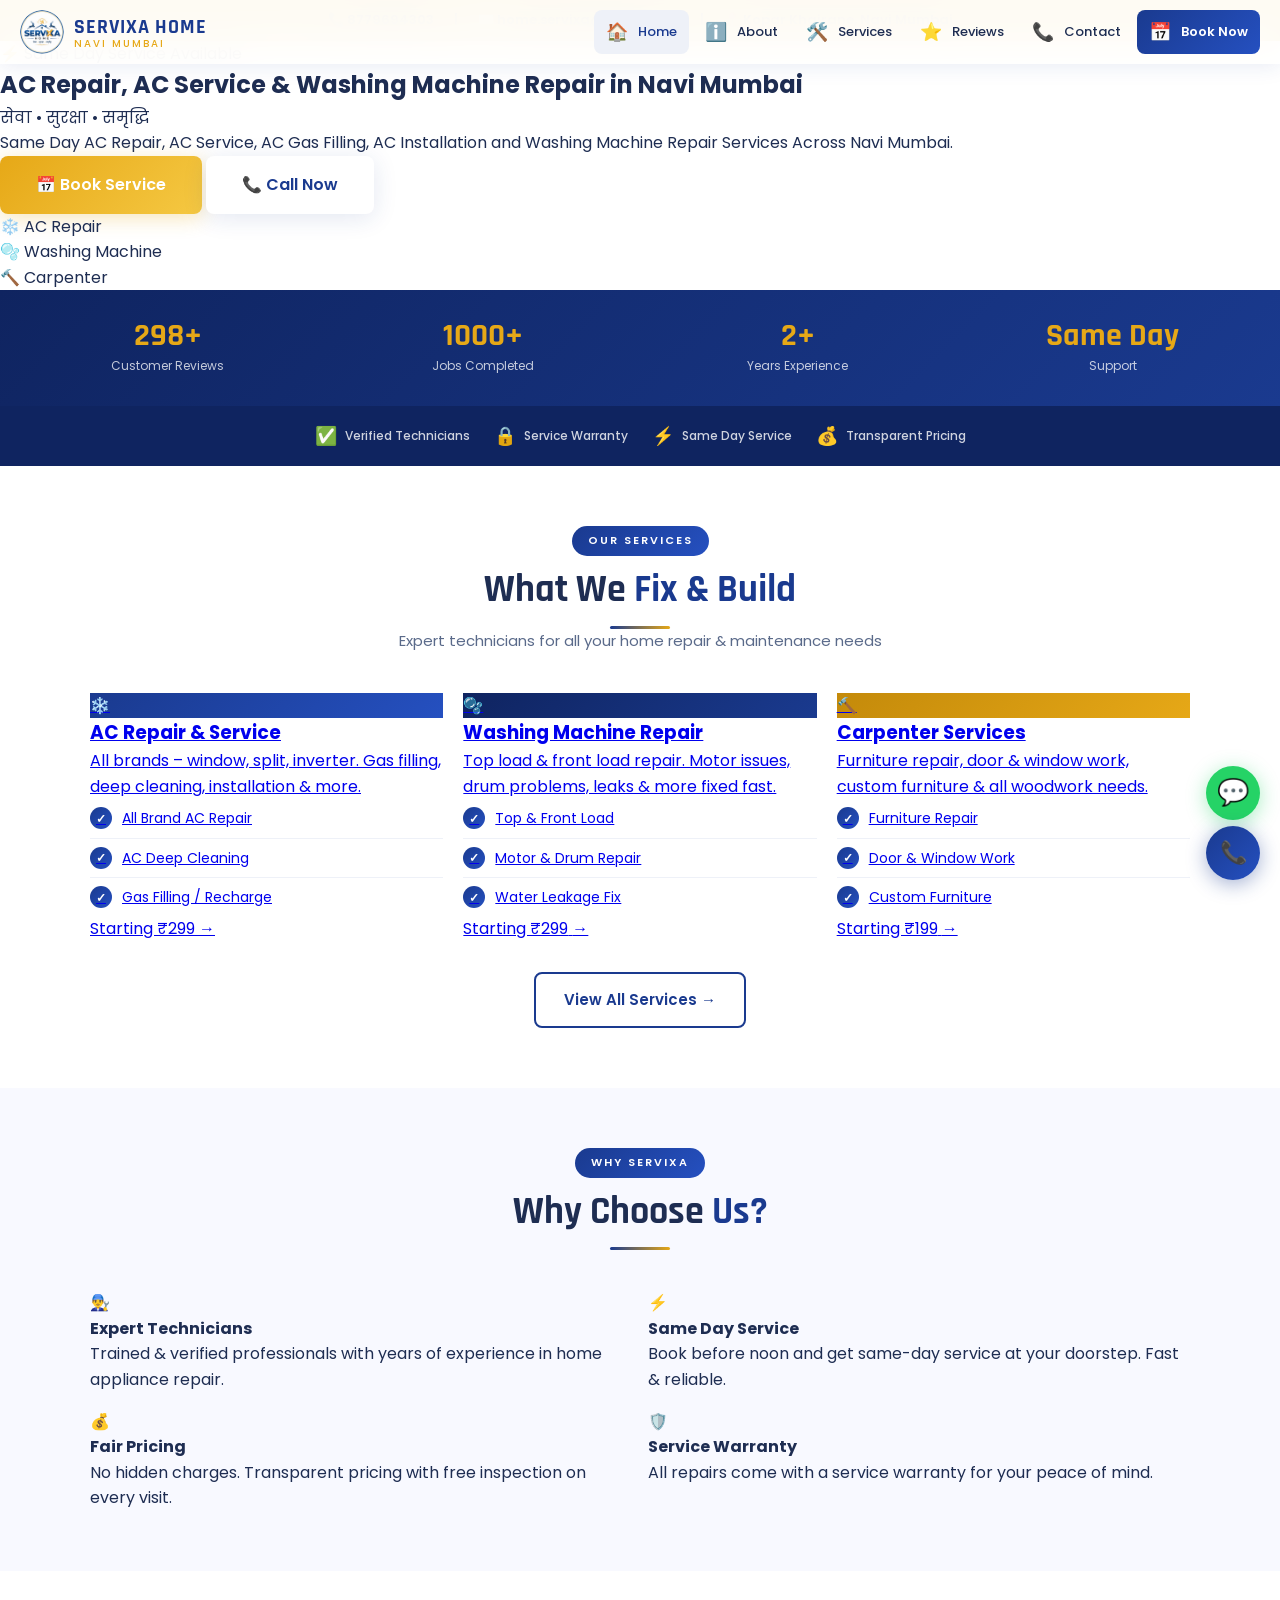
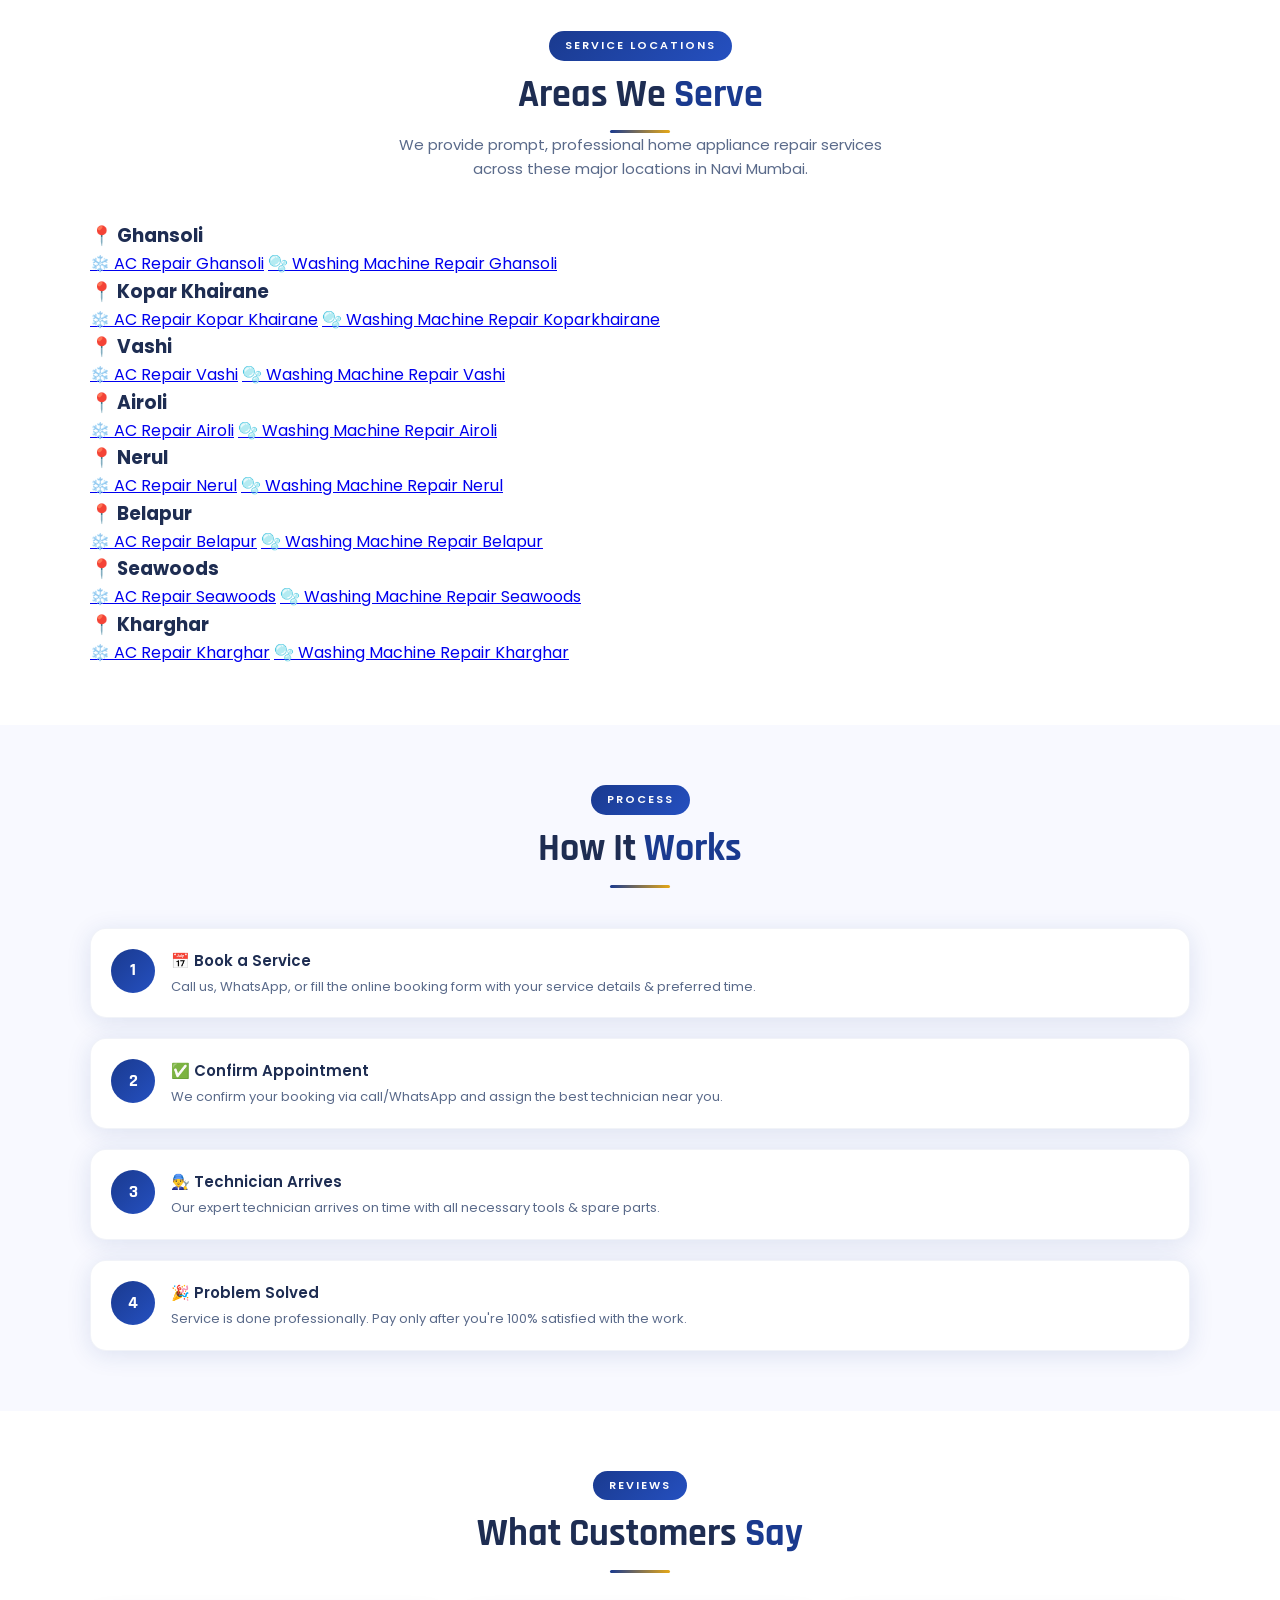
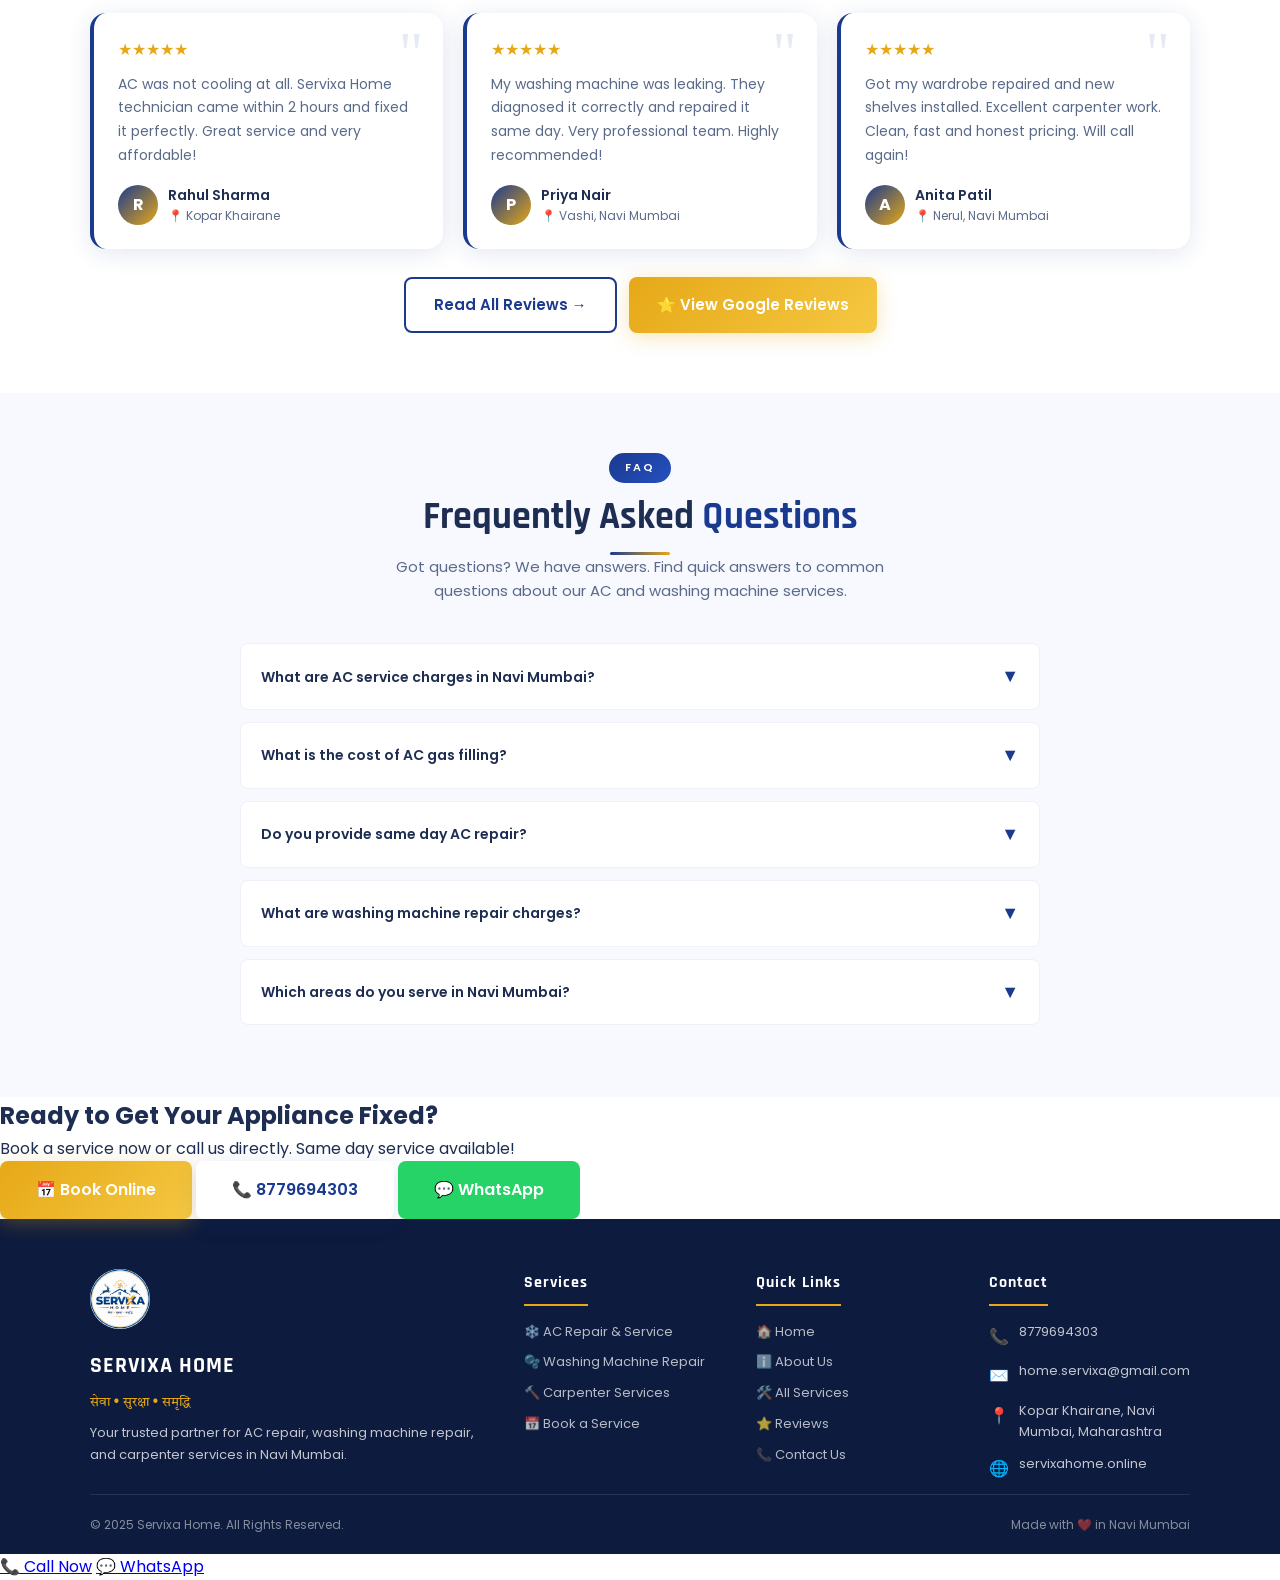
==== commit 658d17ff: "Update index.html" ====
--- a/index.html
+++ b/index.html
@@ -1,227 +1,159 @@
-<link rel="icon" href="favicon.ico">
-<link rel="shortcut icon" href="favicon.ico">
 <!DOCTYPE html>
 <html lang="en">
 <head>
   <meta charset="UTF-8" />
   <meta name="viewport" content="width=device-width, initial-scale=1.0" />
-  <title>Servixa Home – AC & Washing Machine Repair in Navi Mumbai</title>
-  <meta name="description" content="Professional AC Repair, Washing Machine Repair & Carpenter Services in Kopar Khairane, Navi Mumbai. Call 8779694303 for same-day service." />
+  <title>AC Repair, AC Service & Washing Machine Repair in Navi Mumbai | Servixa Home</title>
+  <meta name="description" content="Get professional same-day AC repair, AC service, gas filling, and washing machine repair across Navi Mumbai, Ghansoli, Kopar Khairane. Call 8779694303!" />
+  
+  <!-- Open Graph / Facebook -->
+  <meta property="og:type" content="website" />
+  <meta property="og:url" content="https://servixahome.online/" />
+  <meta property="og:title" content="AC Repair, AC Service & Washing Machine Repair in Navi Mumbai | Servixa Home" />
+  <meta property="og:description" content="Get professional same-day AC repair, AC service, gas filling, and washing machine repair across Navi Mumbai, Ghansoli, Kopar Khairane. Call 8779694303!" />
+  <meta property="og:image" content="https://servixahome.online/Logo.png" />
+
+  <!-- Twitter -->
+  <meta property="twitter:card" content="summary_large_image" />
+  <meta property="twitter:url" content="https://servixahome.online/" />
+  <meta property="twitter:title" content="AC Repair, AC Service & Washing Machine Repair in Navi Mumbai | Servixa Home" />
+  <meta property="twitter:description" content="Get professional same-day AC repair, AC service, gas filling, and washing machine repair across Navi Mumbai, Ghansoli, Kopar Khairane. Call 8779694303!" />
+  <meta property="twitter:image" content="https://servixahome.online/Logo.png" />
+
+  <!-- Local Business Schema -->
+  <script type="application/ld+json">
+  {
+    "@context": "https://schema.org",
+    "@type": "HomeAndConstructionBusiness",
+    "name": "Servixa Home",
+    "image": "https://servixahome.online/Logo.png",
+    "@id": "https://servixahome.online/#business",
+    "url": "https://servixahome.online/",
+    "telephone": "+918779694303",
+    "priceRange": "₹299 - ₹1499",
+    "address": {
+      "@type": "PostalAddress",
+      "streetAddress": "Kopar Khairane",
+      "addressLocality": "Navi Mumbai",
+      "addressRegion": "Maharashtra",
+      "postalCode": "400709",
+      "addressCountry": "IN"
+    },
+    "geo": {
+      "@type": "GeoCoordinates",
+      "latitude": 19.1176,
+      "longitude": 73.0084
+    },
+    "openingHoursSpecification": {
+      "@type": "OpeningHoursSpecification",
+      "dayOfWeek": [
+        "Monday",
+        "Tuesday",
+        "Wednesday",
+        "Thursday",
+        "Friday",
+        "Saturday",
+        "Sunday"
+      ],
+      "opens": "08:00",
+      "closes": "22:00"
+    },
+    "sameAs": [
+      "https://wa.me/918779694303"
+    ],
+    "areaServed": [
+      {
+        "@type": "AdministrativeArea",
+        "name": "Navi Mumbai"
+      },
+      {
+        "@type": "AdministrativeArea",
+        "name": "Ghansoli"
+      },
+      {
+        "@type": "AdministrativeArea",
+        "name": "Kopar Khairane"
+      },
+      {
+        "@type": "AdministrativeArea",
+        "name": "Vashi"
+      },
+      {
+        "@type": "AdministrativeArea",
+        "name": "Airoli"
+      },
+      {
+        "@type": "AdministrativeArea",
+        "name": "Nerul"
+      },
+      {
+        "@type": "AdministrativeArea",
+        "name": "Belapur"
+      },
+      {
+        "@type": "AdministrativeArea",
+        "name": "Seawoods"
+      },
+      {
+        "@type": "AdministrativeArea",
+        "name": "Kharghar"
+      }
+    ]
+  }
+  </script>
+
+  <!-- FAQ Schema -->
+  <script type="application/ld+json">
+  {
+    "@context": "https://schema.org",
+    "@type": "FAQPage",
+    "mainEntity": [
+      {
+        "@type": "Question",
+        "name": "What are AC service charges in Navi Mumbai?",
+        "acceptedAnswer": {
+          "@type": "Answer",
+          "text": "AC service charges at Servixa Home start at ₹299 for general repair. Deep cleaning starts at ₹499, and AC installation starts at ₹799. We offer a transparent pricing model with a free inspection on every visit."
+        }
+      },
+      {
+        "@type": "Question",
+        "name": "What is the cost of AC gas filling?",
+        "acceptedAnswer": {
+          "@type": "Answer",
+          "text": "AC gas filling charges start at ₹899, which includes both the gas and labor charges. The exact cost depends on the type of AC (Split, Window, or Inverter) and the refrigerant needed."
+        }
+      },
+      {
+        "@type": "Question",
+        "name": "Do you provide same day AC repair?",
+        "acceptedAnswer": {
+          "@type": "Answer",
+          "text": "Yes, we provide same-day AC repair and servicing across Navi Mumbai. If you book your appointment before noon, our technician will visit your doorstep on the same day."
+        }
+      },
+      {
+        "@type": "Question",
+        "name": "What are washing machine repair charges?",
+        "acceptedAnswer": {
+          "@type": "Answer",
+          "text": "Washing machine repair charges start at ₹299 for general repair. Motor repair and replacement start at ₹599, and leakage fixing starts at ₹399. We repair all types of machines, including top load, front load, and semi-automatic."
+        }
+      },
+      {
+        "@type": "Question",
+        "name": "Which areas do you serve in Navi Mumbai?",
+        "acceptedAnswer": {
+          "@type": "Answer",
+          "text": "We aggressively serve Ghansoli and Kopar Khairane. In addition, we also provide home repair services across Vashi, Airoli, Nerul, Belapur, Seawoods, and Kharghar in Navi Mumbai."
+        }
+      }
+    ]
+  }
+  </script>
+
   <link rel="stylesheet" href="style.css" />
-  <style>
-    /* ===== HERO ===== */
-    .hero {
-      min-height: 100vh;
-      background: linear-gradient(160deg, var(--primary-dark) 0%, var(--primary) 60%, var(--primary-light) 100%);
-      display: flex;
-      align-items: center;
-      padding: 80px 20px 40px;
-      position: relative;
-      overflow: hidden;
-    }
-
-    .hero::before {
-      content: '';
-      position: absolute;
-      top: -100px; right: -100px;
-      width: 500px; height: 500px;
-      background: radial-gradient(circle, rgba(230,168,23,0.18) 0%, transparent 70%);
-      border-radius: 50%;
-    }
-
-    .hero::after {
-      content: '';
-      position: absolute;
-      bottom: -80px; left: -80px;
-      width: 350px; height: 350px;
-      background: radial-gradient(circle, rgba(255,255,255,0.05) 0%, transparent 70%);
-      border-radius: 50%;
-    }
-
-    .hero-content { position: relative; z-index: 2; }
-
-    .hero-badge {
-      display: inline-flex;
-      align-items: center;
-      gap: 8px;
-      background: rgba(230,168,23,0.2);
-      border: 1px solid rgba(230,168,23,0.4);
-      color: var(--gold-light);
-      padding: 8px 16px;
-      border-radius: 20px;
-      font-size: 12px;
-      font-weight: 600;
-      letter-spacing: 1px;
-      text-transform: uppercase;
-      margin-bottom: 20px;
-    }
-
-    .hero h1 {
-      font-family: 'Rajdhani', sans-serif;
-      font-size: clamp(36px, 9vw, 64px);
-      font-weight: 700;
-      color: var(--white);
-      line-height: 1.1;
-      letter-spacing: 1px;
-      margin-bottom: 16px;
-    }
-
-    .hero h1 .gold { color: var(--gold); }
-
-    .hero-sub {
-      font-family: 'Tiro Devanagari Hindi', serif;
-      font-size: 18px;
-      color: rgba(255,255,255,0.8);
-      margin-bottom: 10px;
-    }
-
-    .hero p {
-      color: rgba(255,255,255,0.8);
-      font-size: 15px;
-      line-height: 1.7;
-      margin-bottom: 28px;
-      max-width: 480px;
-    }
-
-    .hero-btns {
-      display: flex;
-      gap: 12px;
-      flex-wrap: wrap;
-      margin-bottom: 36px;
-    }
-
-    .hero-services {
-      display: flex;
-      gap: 10px;
-      flex-wrap: wrap;
-    }
-
-    .hero-service-chip {
-      display: flex;
-      align-items: center;
-      gap: 6px;
-      background: rgba(255,255,255,0.1);
-      border: 1px solid rgba(255,255,255,0.2);
-      color: rgba(255,255,255,0.85);
-      padding: 8px 14px;
-      border-radius: 20px;
-      font-size: 12px;
-      font-weight: 500;
-      backdrop-filter: blur(10px);
-    }
-
-    /* ===== SERVICE CARDS ===== */
-    .service-card {
-      background: var(--white);
-      border-radius: var(--radius);
-      overflow: hidden;
-      box-shadow: var(--shadow);
-      border: 1px solid rgba(26,58,143,0.06);
-      transition: var(--transition);
-      text-decoration: none;
-      color: inherit;
-      display: block;
-    }
-
-    .service-card:hover { transform: translateY(-6px); box-shadow: var(--shadow-lg); }
-
-    .service-card-img {
-      height: 160px;
-      background: linear-gradient(135deg, var(--primary-dark), var(--primary-light));
-      display: flex;
-      align-items: center;
-      justify-content: center;
-      font-size: 64px;
-      position: relative;
-      overflow: hidden;
-    }
-
-    .service-card-img::after {
-      content: '';
-      position: absolute;
-      bottom: 0; left: 0; right: 0;
-      height: 40px;
-      background: linear-gradient(to top, var(--white), transparent);
-    }
-
-    .service-card-body { padding: 20px; }
-    .service-card-body h3 { font-family: 'Rajdhani', sans-serif; font-size: 20px; font-weight: 700; color: var(--text); margin-bottom: 6px; }
-    .service-card-body p { font-size: 13px; color: var(--text-light); line-height: 1.6; margin-bottom: 14px; }
-
-    .service-card-footer {
-      padding: 14px 20px;
-      background: var(--light-gray);
-      display: flex;
-      align-items: center;
-      justify-content: space-between;
-    }
-
-    .service-card-footer .price { font-size: 13px; color: var(--primary); font-weight: 600; }
-    .service-card-footer .arrow { color: var(--primary); font-size: 18px; }
-
-    /* ===== WHY CHOOSE US ===== */
-    .why-card {
-      text-align: center;
-      padding: 28px 20px;
-      background: var(--white);
-      border-radius: var(--radius);
-      box-shadow: var(--shadow);
-      border-top: 4px solid var(--primary);
-    }
-
-    .why-card:nth-child(2) { border-top-color: var(--gold); }
-    .why-card:nth-child(3) { border-top-color: var(--success); }
-    .why-card:nth-child(4) { border-top-color: #ef4444; }
-
-    .why-icon { font-size: 40px; margin-bottom: 12px; }
-    .why-card h4 { font-family: 'Rajdhani', sans-serif; font-size: 18px; font-weight: 700; color: var(--text); margin-bottom: 6px; }
-    .why-card p { font-size: 13px; color: var(--text-light); line-height: 1.6; }
-
-    /* ===== CTA SECTION ===== */
-    .cta-section {
-      background: linear-gradient(135deg, var(--primary-dark), var(--primary));
-      padding: 60px 20px;
-      text-align: center;
-      position: relative;
-      overflow: hidden;
-    }
-
-    .cta-section::before {
-      content: '';
-      position: absolute;
-      top: -50px; right: -50px;
-      width: 300px; height: 300px;
-      background: radial-gradient(circle, rgba(230,168,23,0.15) 0%, transparent 70%);
-      border-radius: 50%;
-    }
-
-    .cta-section h2 {
-      font-family: 'Rajdhani', sans-serif;
-      font-size: clamp(26px, 5vw, 40px);
-      color: var(--white);
-      font-weight: 700;
-      margin-bottom: 12px;
-      position: relative;
-      z-index: 1;
-    }
-
-    .cta-section p {
-      color: rgba(255,255,255,0.8);
-      margin-bottom: 28px;
-      font-size: 15px;
-      position: relative;
-      z-index: 1;
-    }
-
-    .cta-btns {
-      display: flex;
-      gap: 12px;
-      justify-content: center;
-      flex-wrap: wrap;
-      position: relative;
-      z-index: 1;
-    }
-  </style>
+
 </head>
 <body>
 
@@ -266,9 +198,9 @@
 <section class="hero">
   <div class="hero-content">
     <div class="hero-badge">⚡ Same Day Service Available</div>
-    <h1>Navi Mumbai's<br/>Most Trusted<br/><span class="gold">Home Repair</span><br/>Experts</h1>
+    <h1>AC Repair, AC Service & <span class="gold">Washing Machine Repair</span> in Navi Mumbai</h1>
     <p class="hero-sub">सेवा • सुरक्षा • समृद्धि</p>
-    <p>Professional AC repair, washing machine repair & carpenter services at your doorstep. Serving Kopar Khairane & all of Navi Mumbai.</p>
+    <p>Same Day AC Repair, AC Service, AC Gas Filling, AC Installation and Washing Machine Repair Services Across Navi Mumbai.</p>
     <div class="hero-btns">
       <a href="booking.html" class="btn btn-gold btn-lg">📅 Book Service</a>
       <a href="tel:8779694303" class="btn btn-white btn-lg">📞 Call Now</a>
@@ -284,20 +216,20 @@
 <!-- Stats -->
 <div class="stats-strip">
   <div class="stat-item">
-    <div class="stat-num" data-target="500" data-suffix="+">0+</div>
-    <div class="stat-label">Happy Customers</div>
+    <div class="stat-num" data-target="298" data-suffix="+">0+</div>
+    <div class="stat-label">Customer Reviews</div>
   </div>
   <div class="stat-item">
-    <div class="stat-num" data-target="3" data-suffix="">0</div>
-    <div class="stat-label">Services Offered</div>
+    <div class="stat-num" data-target="1000" data-suffix="+">0+</div>
+    <div class="stat-label">Jobs Completed</div>
   </div>
   <div class="stat-item">
-    <div class="stat-num" data-target="5" data-suffix="★">0★</div>
-    <div class="stat-label">Average Rating</div>
+    <div class="stat-num" data-target="2" data-suffix="+">0+</div>
+    <div class="stat-label">Years Experience</div>
   </div>
   <div class="stat-item">
-    <div class="stat-num" data-target="24" data-suffix="/7">0/7</div>
-    <div class="stat-label">Support Available</div>
+    <div class="stat-num" style="font-family:'Rajdhani',sans-serif;font-size:32px;font-weight:700;color:var(--gold);line-height:1;">Same Day</div>
+    <div class="stat-label">Support</div>
   </div>
 </div>
 
@@ -407,8 +339,89 @@
   </div>
 </section>
 
+<!-- Areas We Serve -->
+<section class="section">
+  <div class="container">
+    <div class="section-header fade-in">
+      <span class="section-badge">Service Locations</span>
+      <h2 class="section-title">Areas We <span>Serve</span></h2>
+      <div class="divider"></div>
+      <p class="section-subtitle">We provide prompt, professional home appliance repair services across these major locations in Navi Mumbai.</p>
+    </div>
+    
+
+
+    <div class="area-grid">
+      <!-- Ghansoli -->
+      <div class="area-card fade-in">
+        <h3>📍 Ghansoli</h3>
+        <div class="area-links">
+          <a href="ac-repair-ghansoli.html">❄️ AC Repair Ghansoli</a>
+          <a href="washing-machine-repair-ghansoli.html">🫧 Washing Machine Repair Ghansoli</a>
+        </div>
+      </div>
+      <!-- Kopar Khairane -->
+      <div class="area-card fade-in">
+        <h3>📍 Kopar Khairane</h3>
+        <div class="area-links">
+          <a href="ac-repair-koparkhairane.html">❄️ AC Repair Kopar Khairane</a>
+          <a href="washing-machine-repair-koparkhairane.html">🫧 Washing Machine Repair Koparkhairane</a>
+        </div>
+      </div>
+      <!-- Vashi -->
+      <div class="area-card fade-in">
+        <h3>📍 Vashi</h3>
+        <div class="area-links">
+          <a href="ac-repair.html">❄️ AC Repair Vashi</a>
+          <a href="washing-machine.html">🫧 Washing Machine Repair Vashi</a>
+        </div>
+      </div>
+      <!-- Airoli -->
+      <div class="area-card fade-in">
+        <h3>📍 Airoli</h3>
+        <div class="area-links">
+          <a href="ac-repair.html">❄️ AC Repair Airoli</a>
+          <a href="washing-machine.html">🫧 Washing Machine Repair Airoli</a>
+        </div>
+      </div>
+      <!-- Nerul -->
+      <div class="area-card fade-in">
+        <h3>📍 Nerul</h3>
+        <div class="area-links">
+          <a href="ac-repair.html">❄️ AC Repair Nerul</a>
+          <a href="washing-machine.html">🫧 Washing Machine Repair Nerul</a>
+        </div>
+      </div>
+      <!-- Belapur -->
+      <div class="area-card fade-in">
+        <h3>📍 Belapur</h3>
+        <div class="area-links">
+          <a href="ac-repair.html">❄️ AC Repair Belapur</a>
+          <a href="washing-machine.html">🫧 Washing Machine Repair Belapur</a>
+        </div>
+      </div>
+      <!-- Seawoods -->
+      <div class="area-card fade-in">
+        <h3>📍 Seawoods</h3>
+        <div class="area-links">
+          <a href="ac-repair.html">❄️ AC Repair Seawoods</a>
+          <a href="washing-machine.html">🫧 Washing Machine Repair Seawoods</a>
+        </div>
+      </div>
+      <!-- Kharghar -->
+      <div class="area-card fade-in">
+        <h3>📍 Kharghar</h3>
+        <div class="area-links">
+          <a href="ac-repair.html">❄️ AC Repair Kharghar</a>
+          <a href="washing-machine.html">🫧 Washing Machine Repair Kharghar</a>
+        </div>
+      </div>
+    </div>
+  </div>
+</section>
+
 <!-- How It Works -->
-<section class="section">
+<section class="section section-alt">
   <div class="container">
     <div class="section-header fade-in">
       <span class="section-badge">Process</span>
@@ -449,7 +462,7 @@
 </section>
 
 <!-- Reviews Preview -->
-<section class="section section-alt">
+<section class="section">
   <div class="container">
     <div class="section-header fade-in">
       <span class="section-badge">Reviews</span>
@@ -491,8 +504,53 @@
         </div>
       </div>
     </div>
-    <div style="text-align:center;margin-top:28px" class="fade-in">
+    <div style="text-align:center;margin-top:28px;display:flex;gap:12px;justify-content:center;flex-wrap:wrap" class="fade-in">
       <a href="reviews.html" class="btn btn-outline">Read All Reviews →</a>
+      <a href="https://www.google.com/search?q=Servixa+Home+Navi+Mumbai+reviews" target="_blank" class="btn btn-gold">⭐ View Google Reviews</a>
+    </div>
+  </div>
+</section>
+
+<!-- FAQ Section -->
+<section class="section section-alt">
+  <div class="container">
+    <div class="section-header fade-in">
+      <span class="section-badge">FAQ</span>
+      <h2 class="section-title">Frequently Asked <span>Questions</span></h2>
+      <div class="divider"></div>
+      <p class="section-subtitle">Got questions? We have answers. Find quick answers to common questions about our AC and washing machine services.</p>
+    </div>
+    <div class="fade-in" style="max-width: 800px; margin: 0 auto;">
+      <div class="faq-item">
+        <div class="faq-question">What are AC service charges in Navi Mumbai? <span class="arrow">▼</span></div>
+        <div class="faq-answer">
+          Our AC service charges start at just ₹299 for basic repairs. Deep cleaning starts at ₹499, and installation charges start at ₹799. We believe in transparent pricing and will provide a complete estimate after inspection before any work begins.
+        </div>
+      </div>
+      <div class="faq-item">
+        <div class="faq-question">What is the cost of AC gas filling? <span class="arrow">▼</span></div>
+        <div class="faq-answer">
+          AC gas filling charges start at ₹899, which includes both the refrigerant gas and labor. The final price depends on your AC type (Split, Window, or Inverter) and the quantity/type of gas required.
+        </div>
+      </div>
+      <div class="faq-item">
+        <div class="faq-question">Do you provide same day AC repair? <span class="arrow">▼</span></div>
+        <div class="faq-answer">
+          Yes! We provide same-day AC repair, installation, and gas filling services across Navi Mumbai. For bookings made before 12:00 PM, our technician will be at your doorstep on the same day.
+        </div>
+      </div>
+      <div class="faq-item">
+        <div class="faq-question">What are washing machine repair charges? <span class="arrow">▼</span></div>
+        <div class="faq-answer">
+          Washing machine repair charges start at ₹299. The final cost depends on the issue (e.g., motor replacement, drum repair, or water leakage fix) and any spare parts required. Our technician will provide a clear quote before starting.
+        </div>
+      </div>
+      <div class="faq-item">
+        <div class="faq-question">Which areas do you serve in Navi Mumbai? <span class="arrow">▼</span></div>
+        <div class="faq-answer">
+          We aggressively serve Ghansoli and Kopar Khairane. We also offer reliable home repair services in Vashi, Airoli, Nerul, Belapur, Seawoods, and Kharghar.
+        </div>
+      </div>
     </div>
   </div>
 </section>
@@ -567,6 +625,12 @@
 <a href="tel:8779694303" class="call-float">📞</a>
 <div class="back-top back-top">↑</div>
 
+<!-- Mobile Sticky CTA Bar -->
+<div class="mobile-sticky-cta">
+  <a href="tel:8779694303" class="cta-call">📞 Call Now</a>
+  <a href="https://wa.me/918779694303?text=Hi! I need a home service." target="_blank" class="cta-wa">💬 WhatsApp</a>
+</div>
+
 <script src="script.js"></script>
 </body>
 </html>
